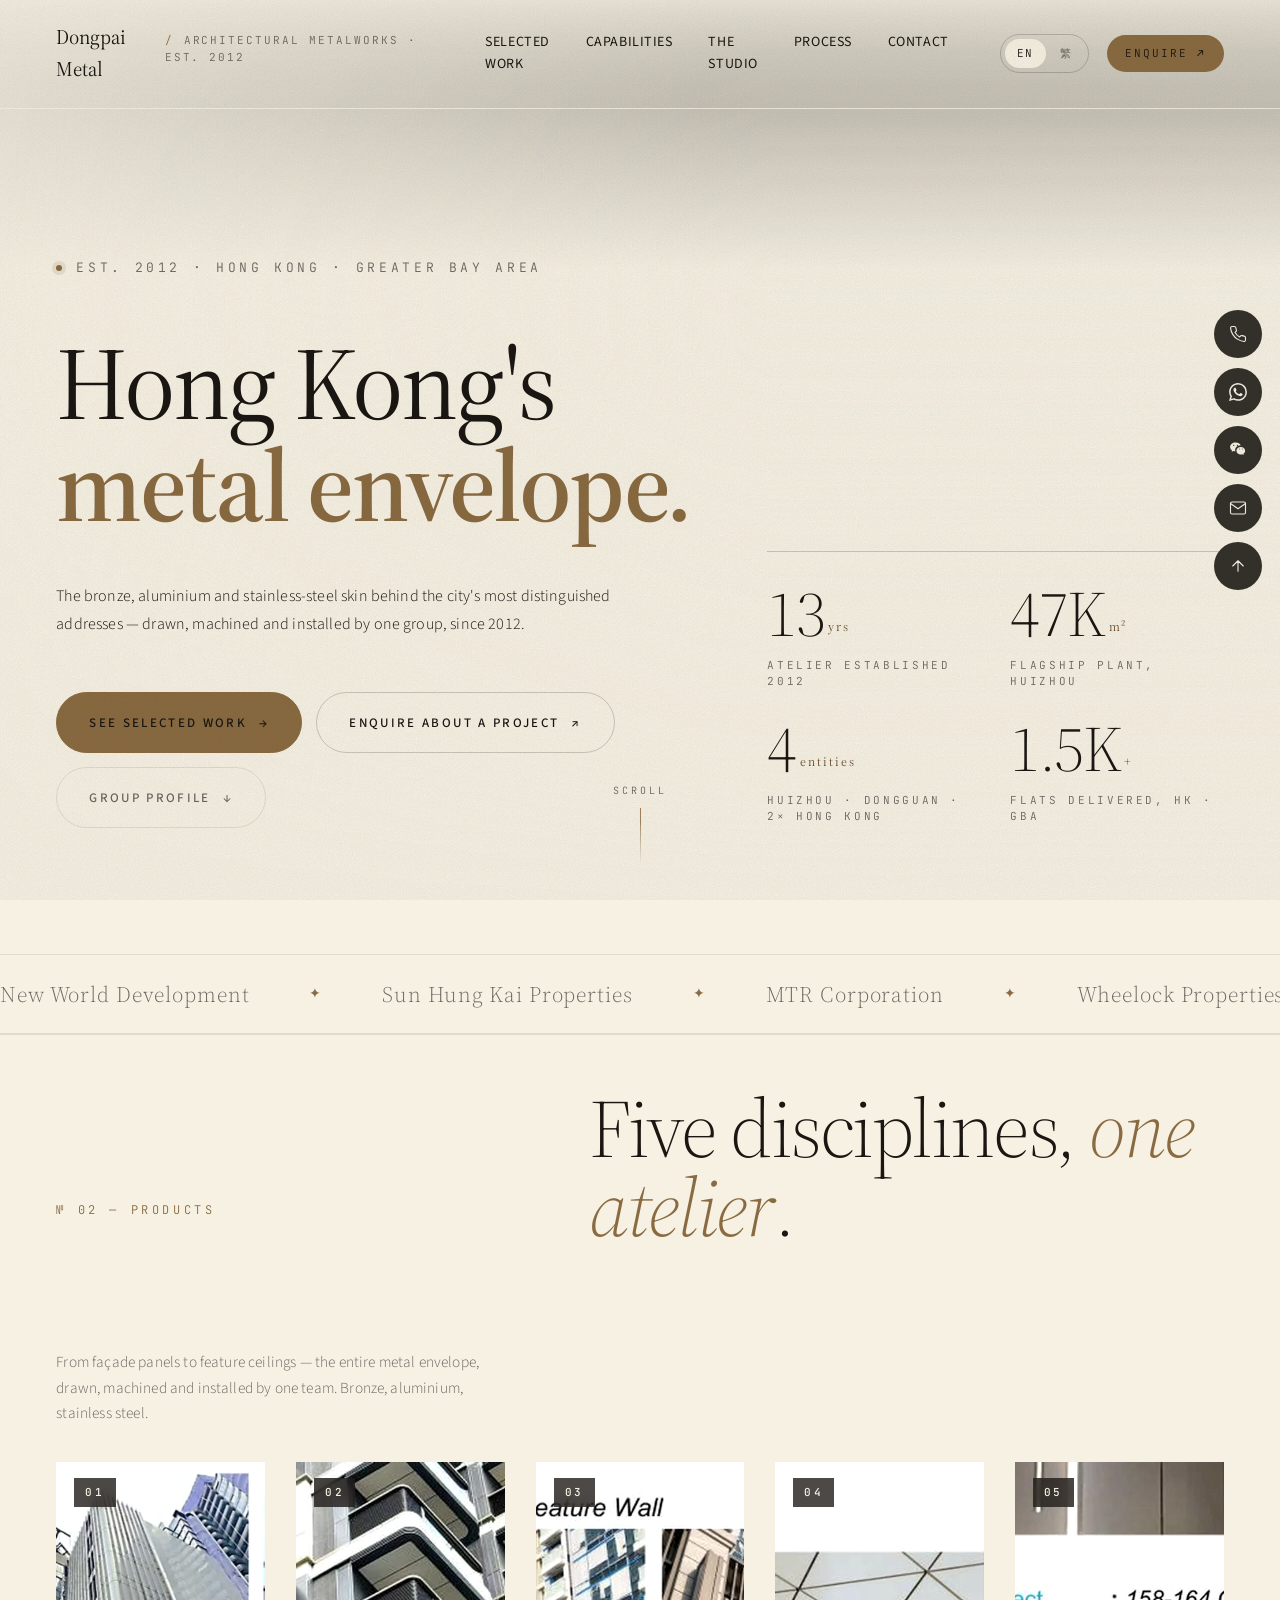
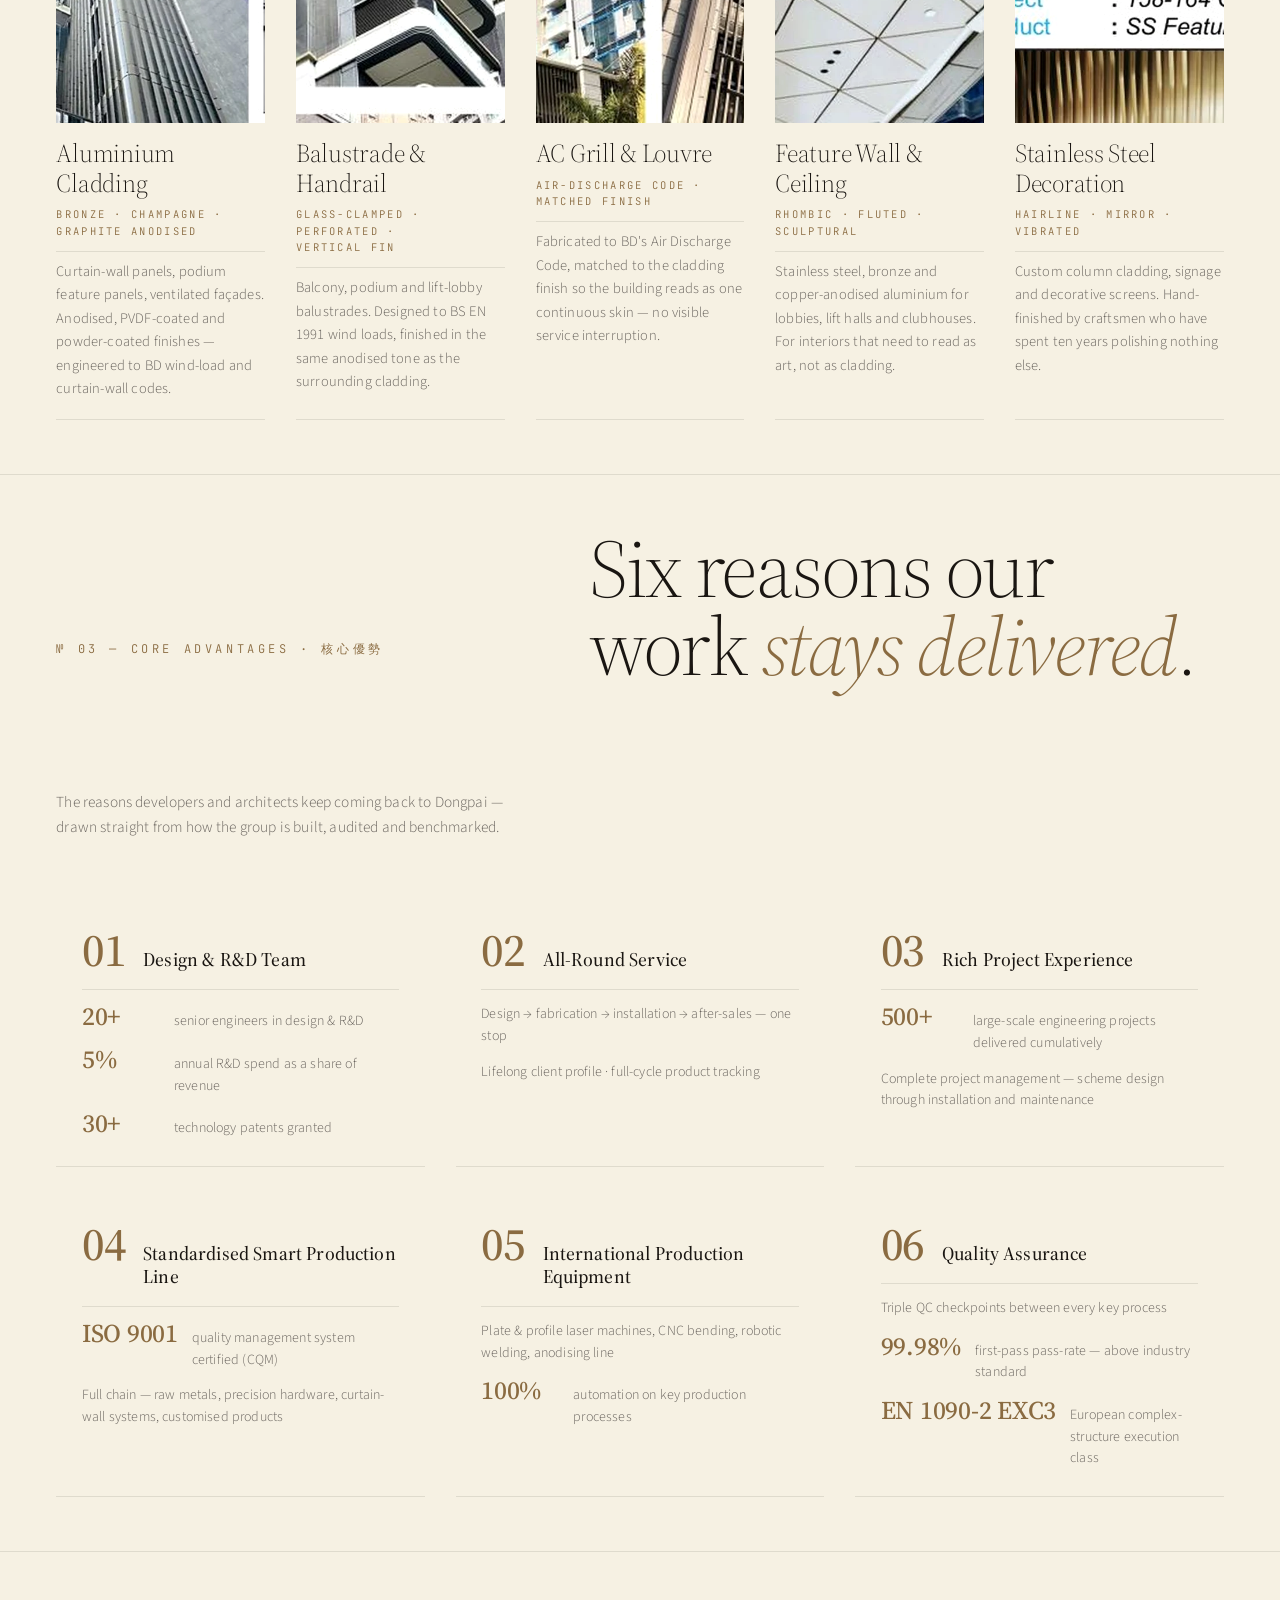
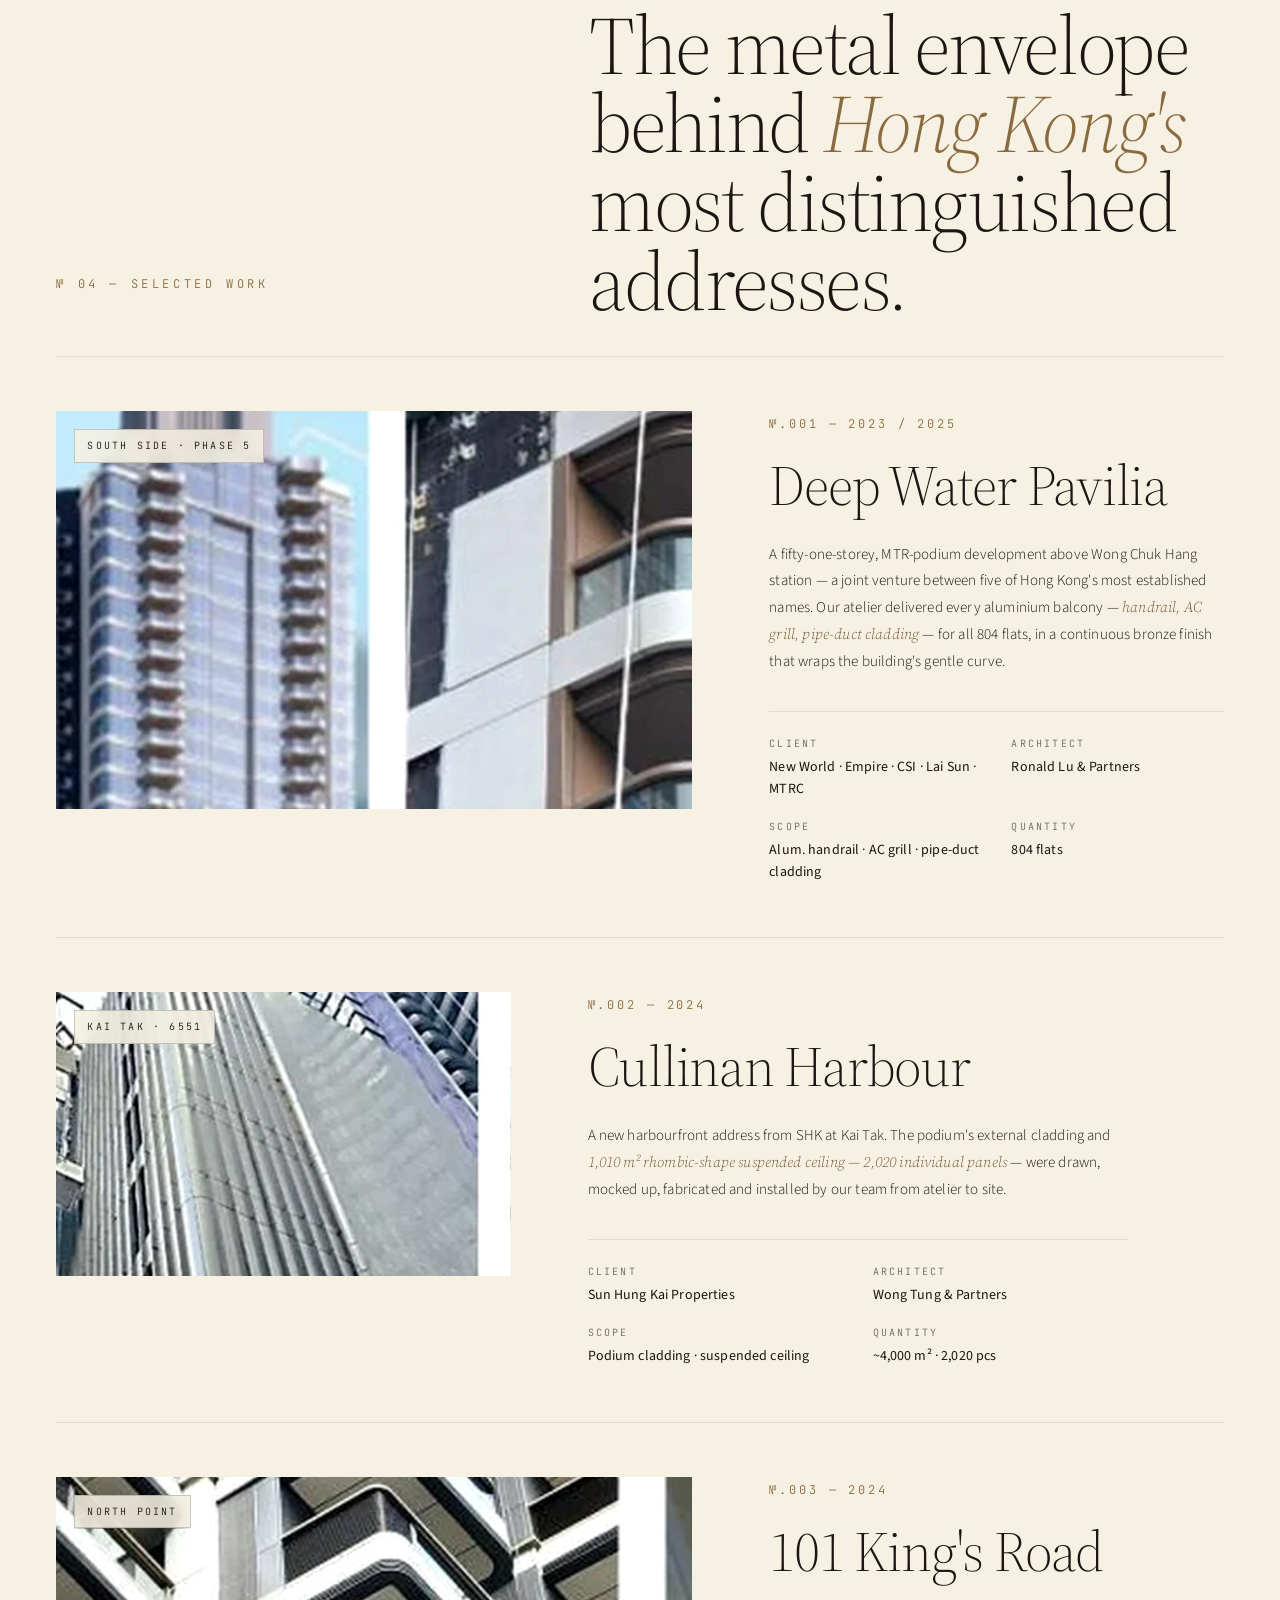
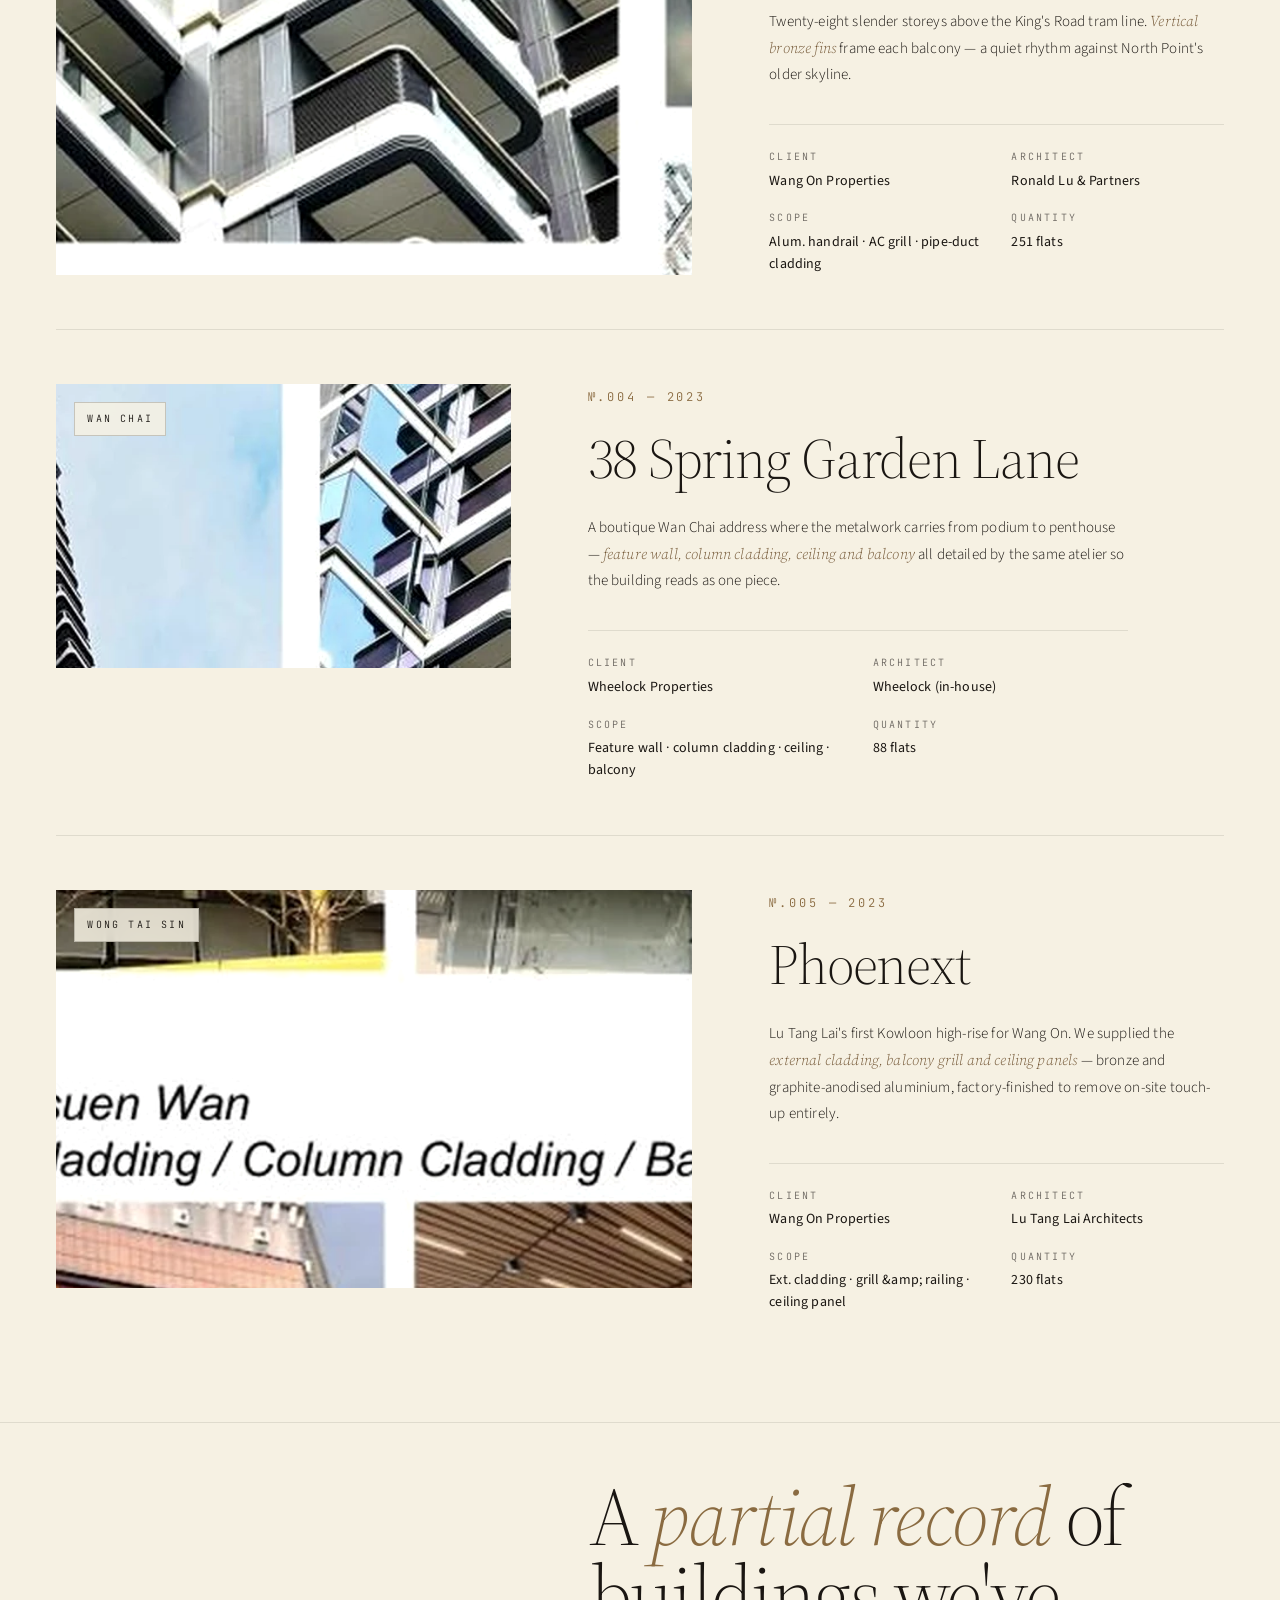
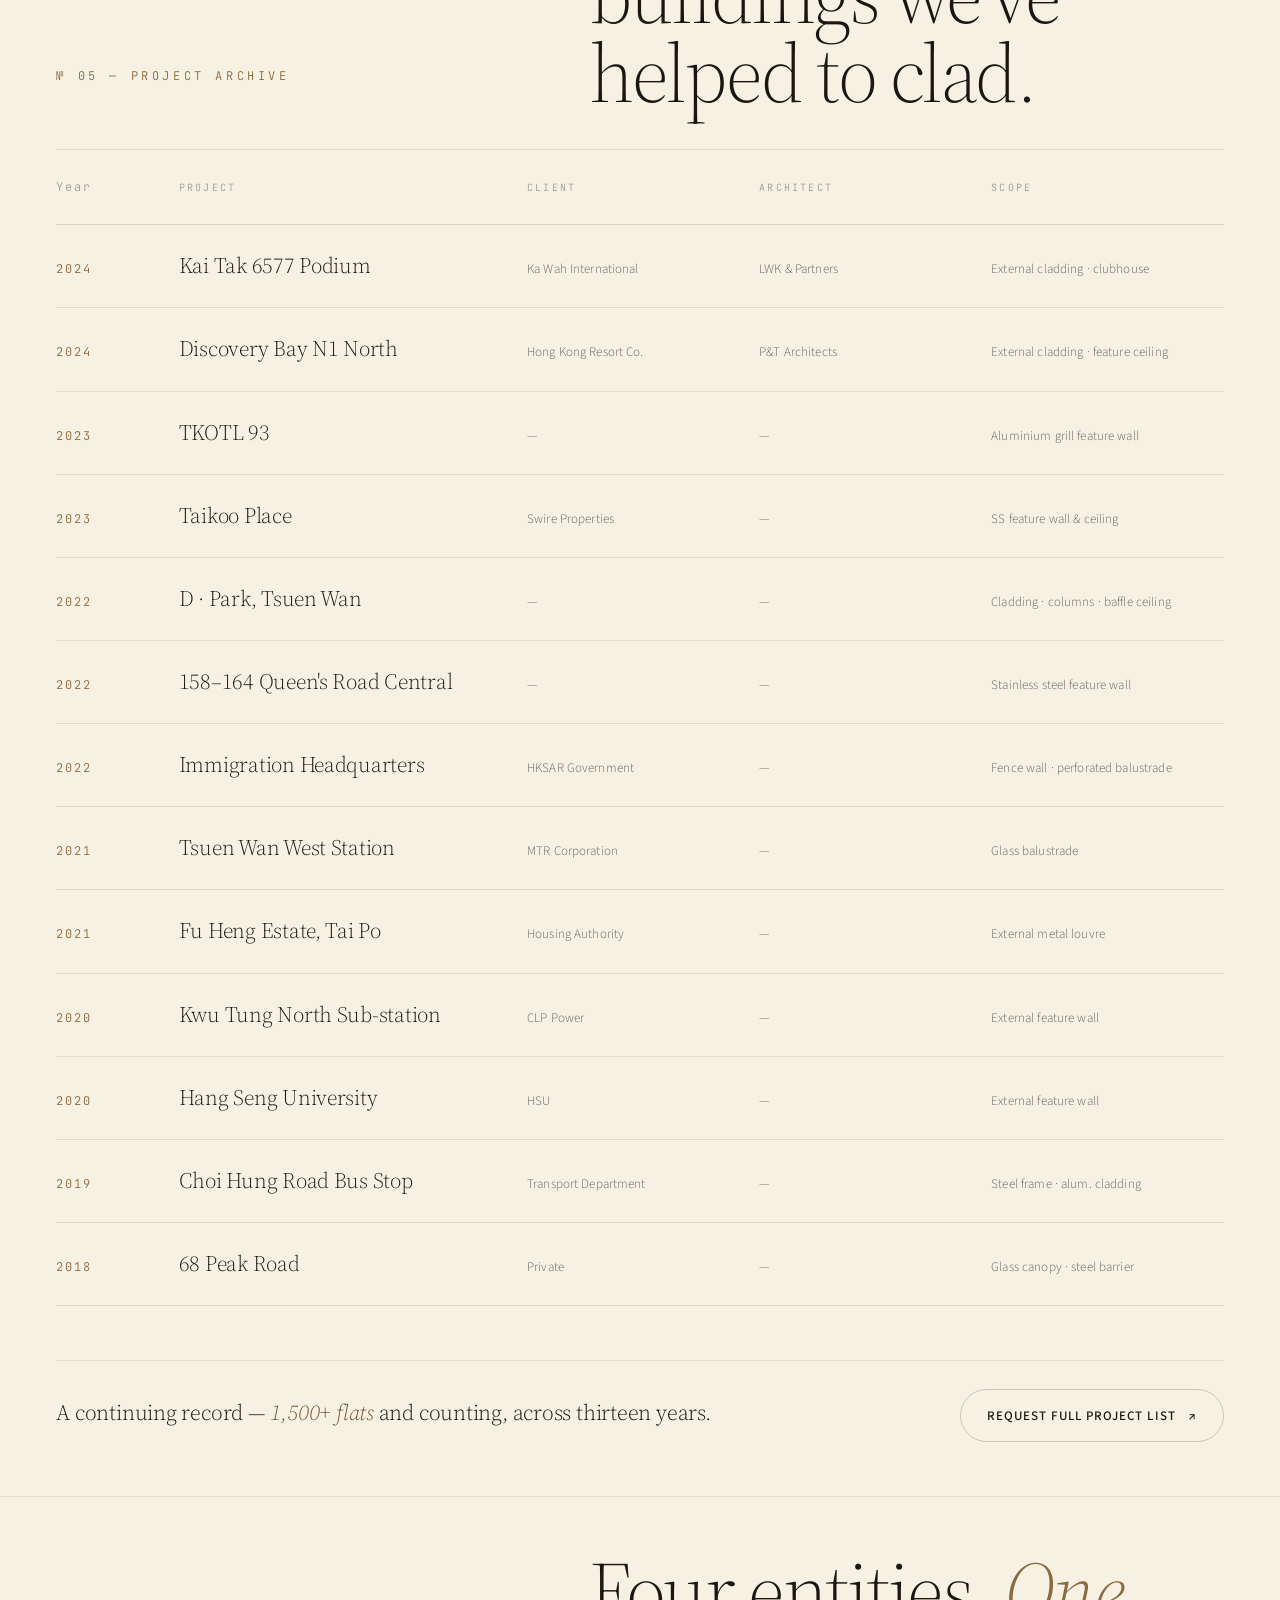
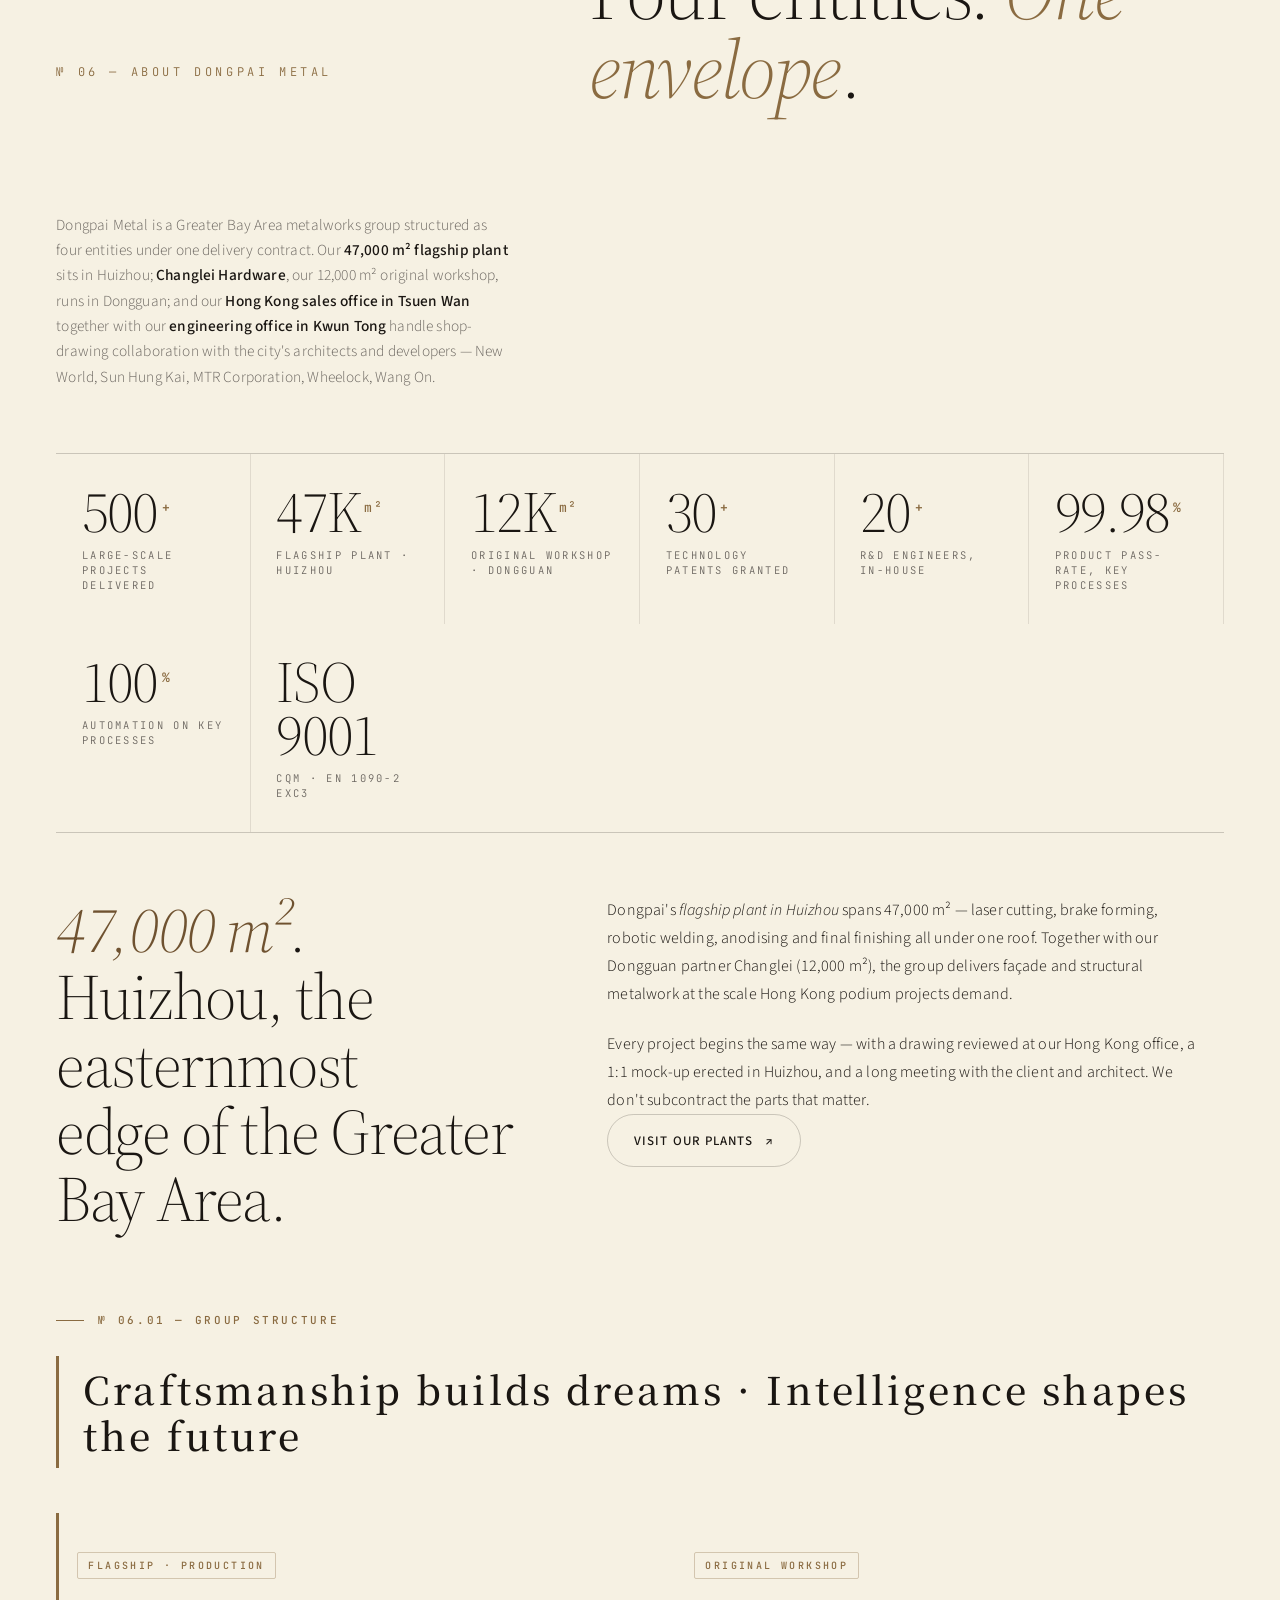
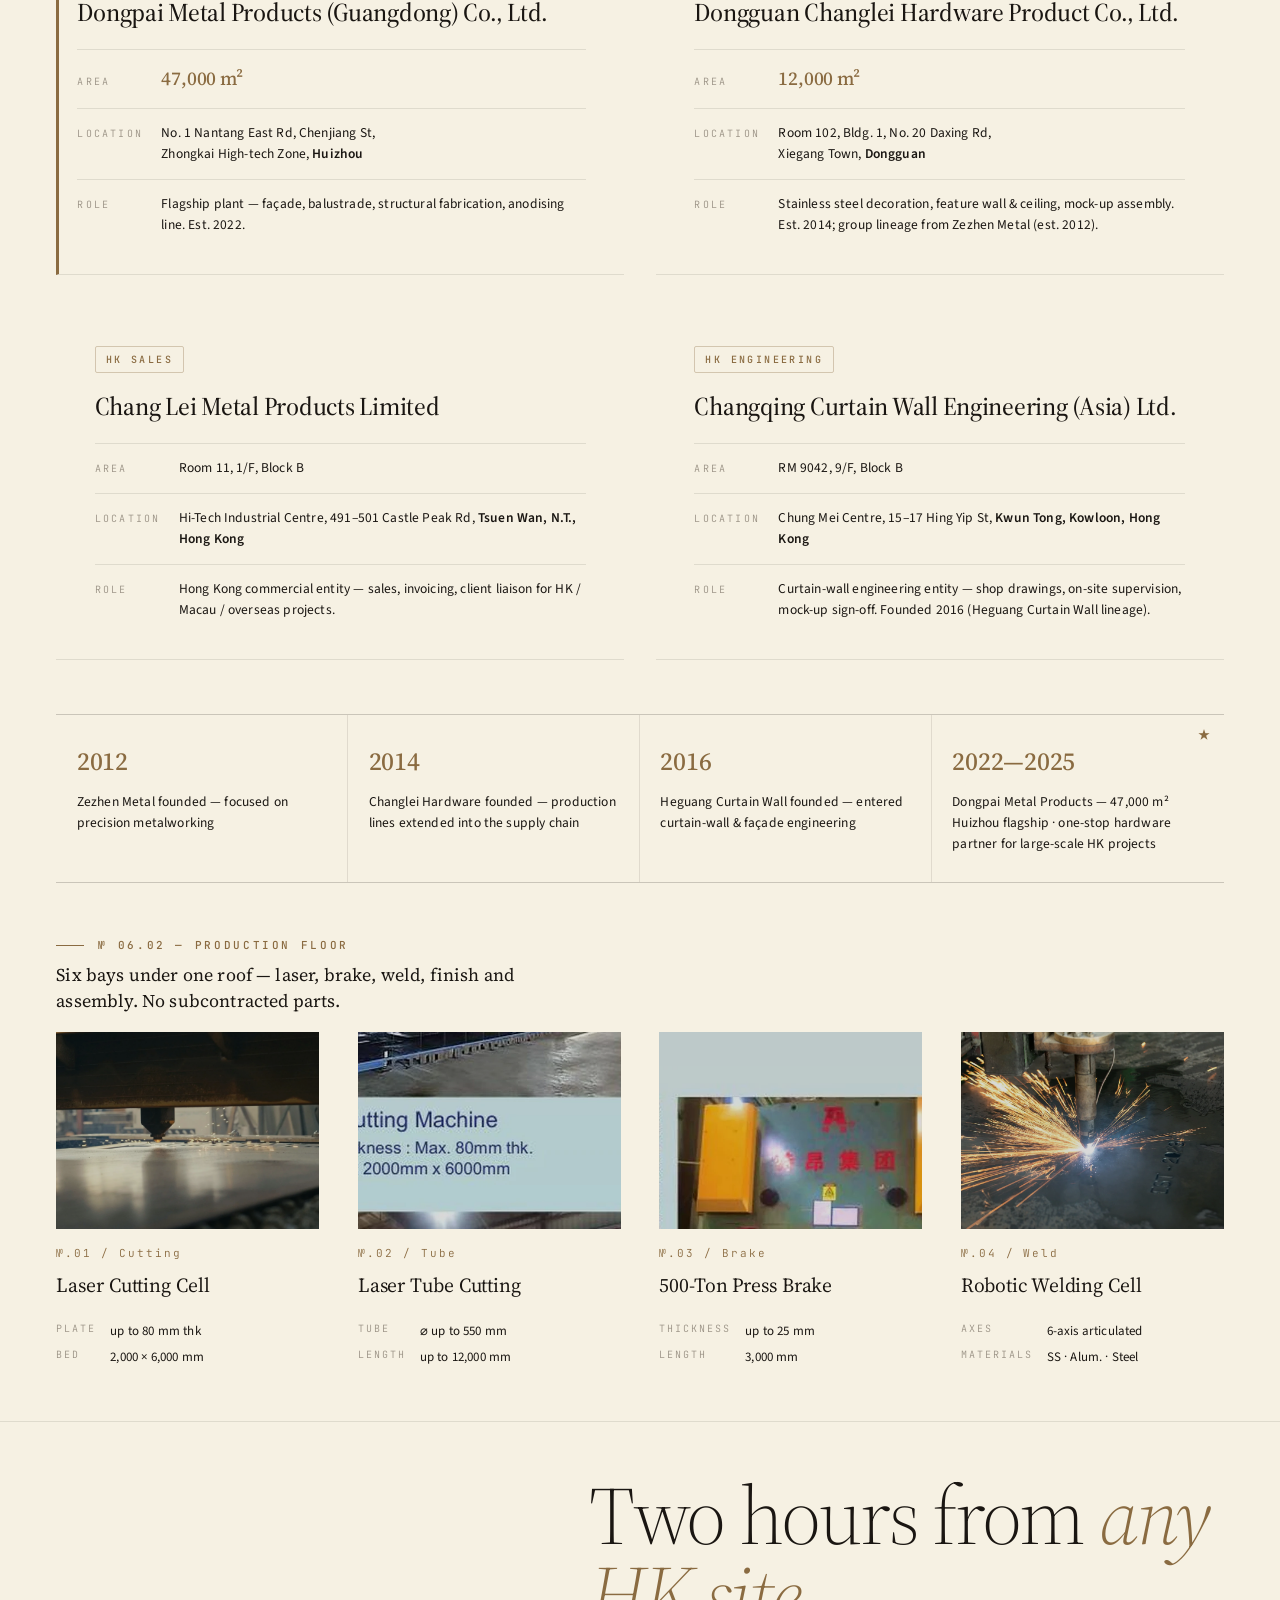
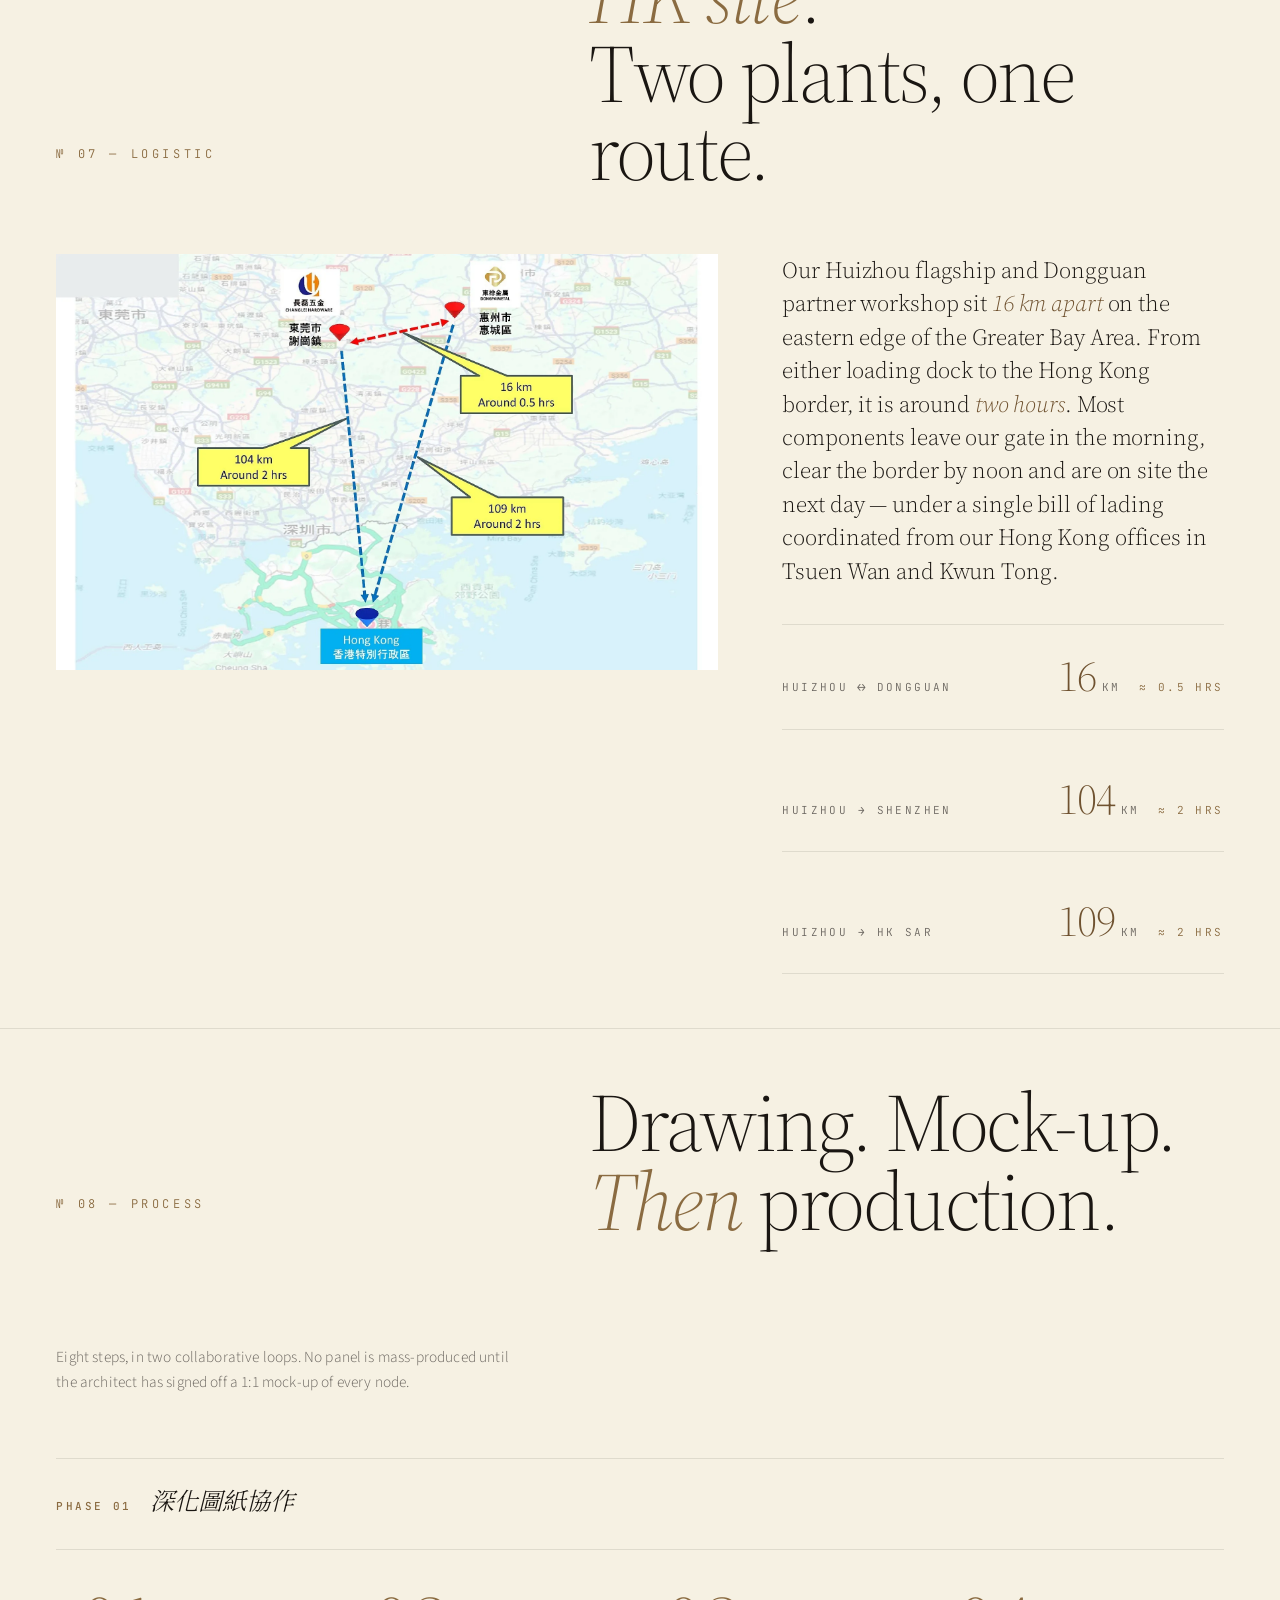
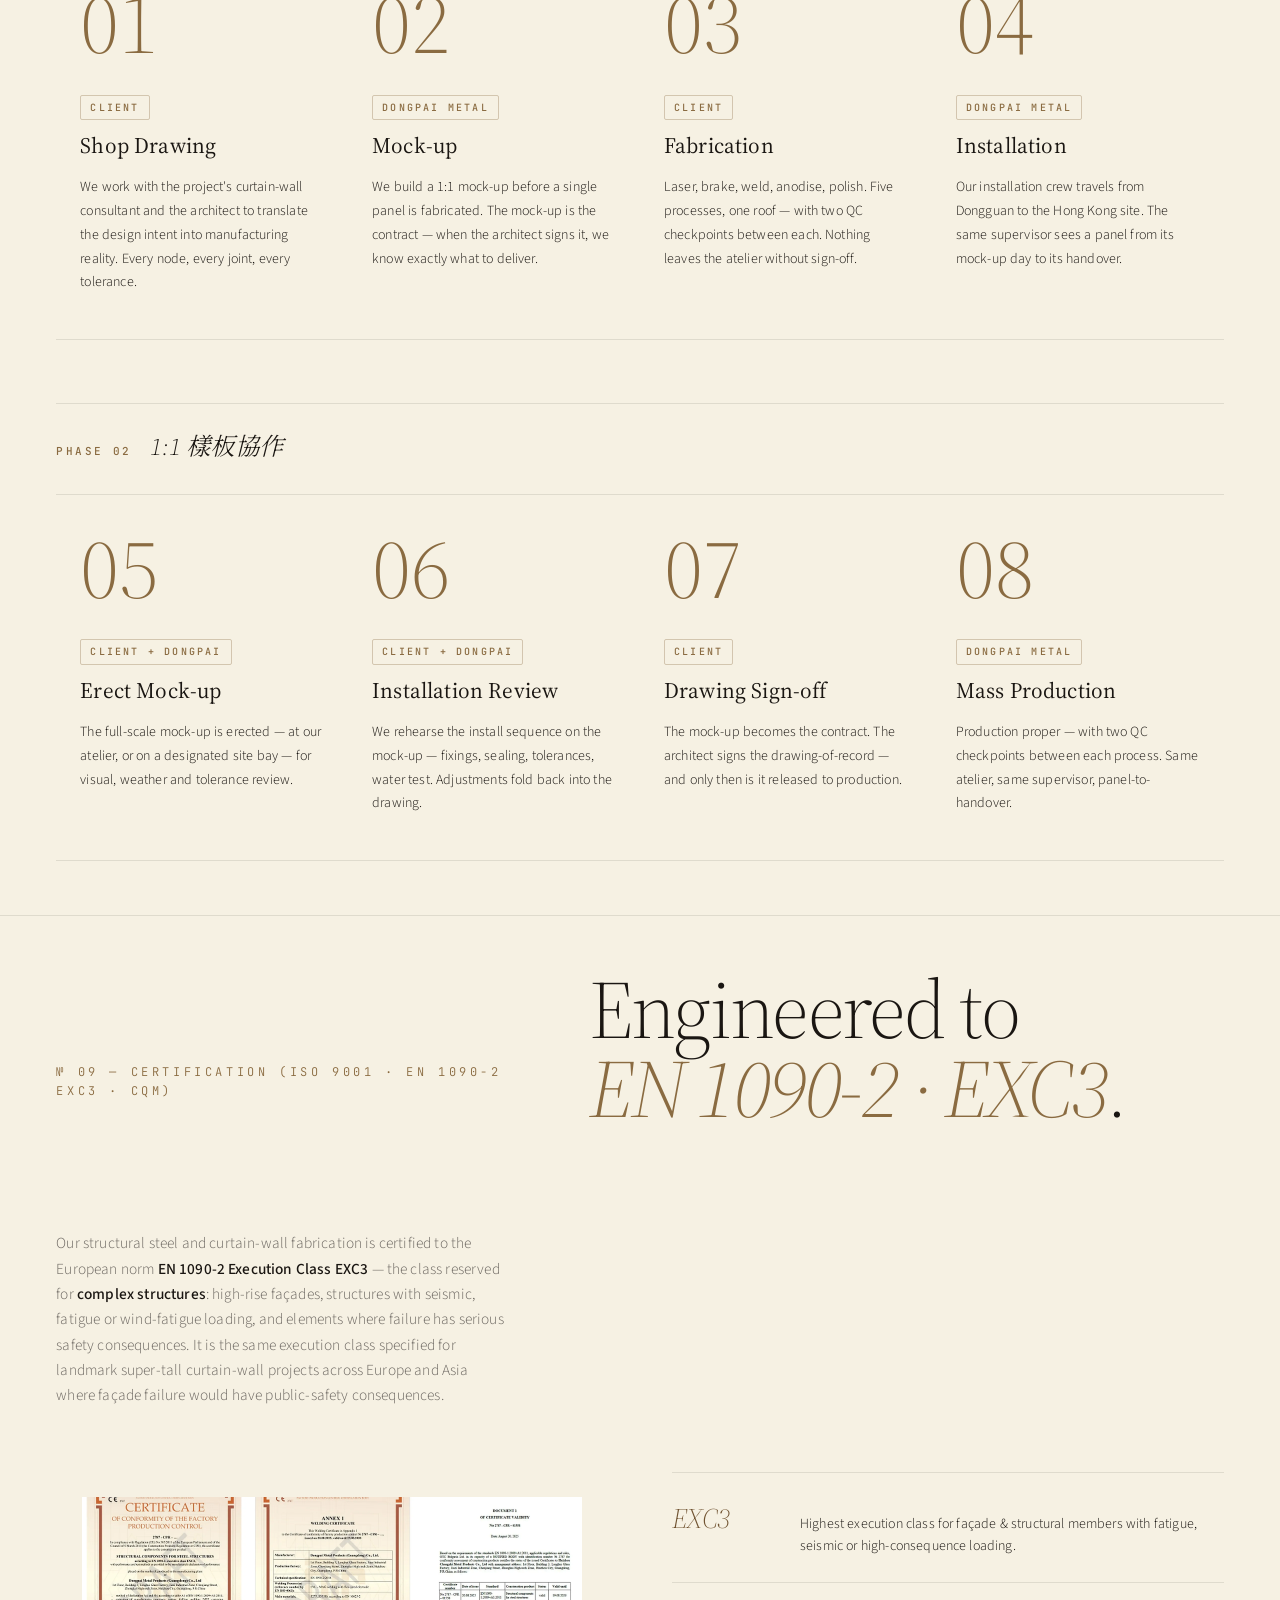
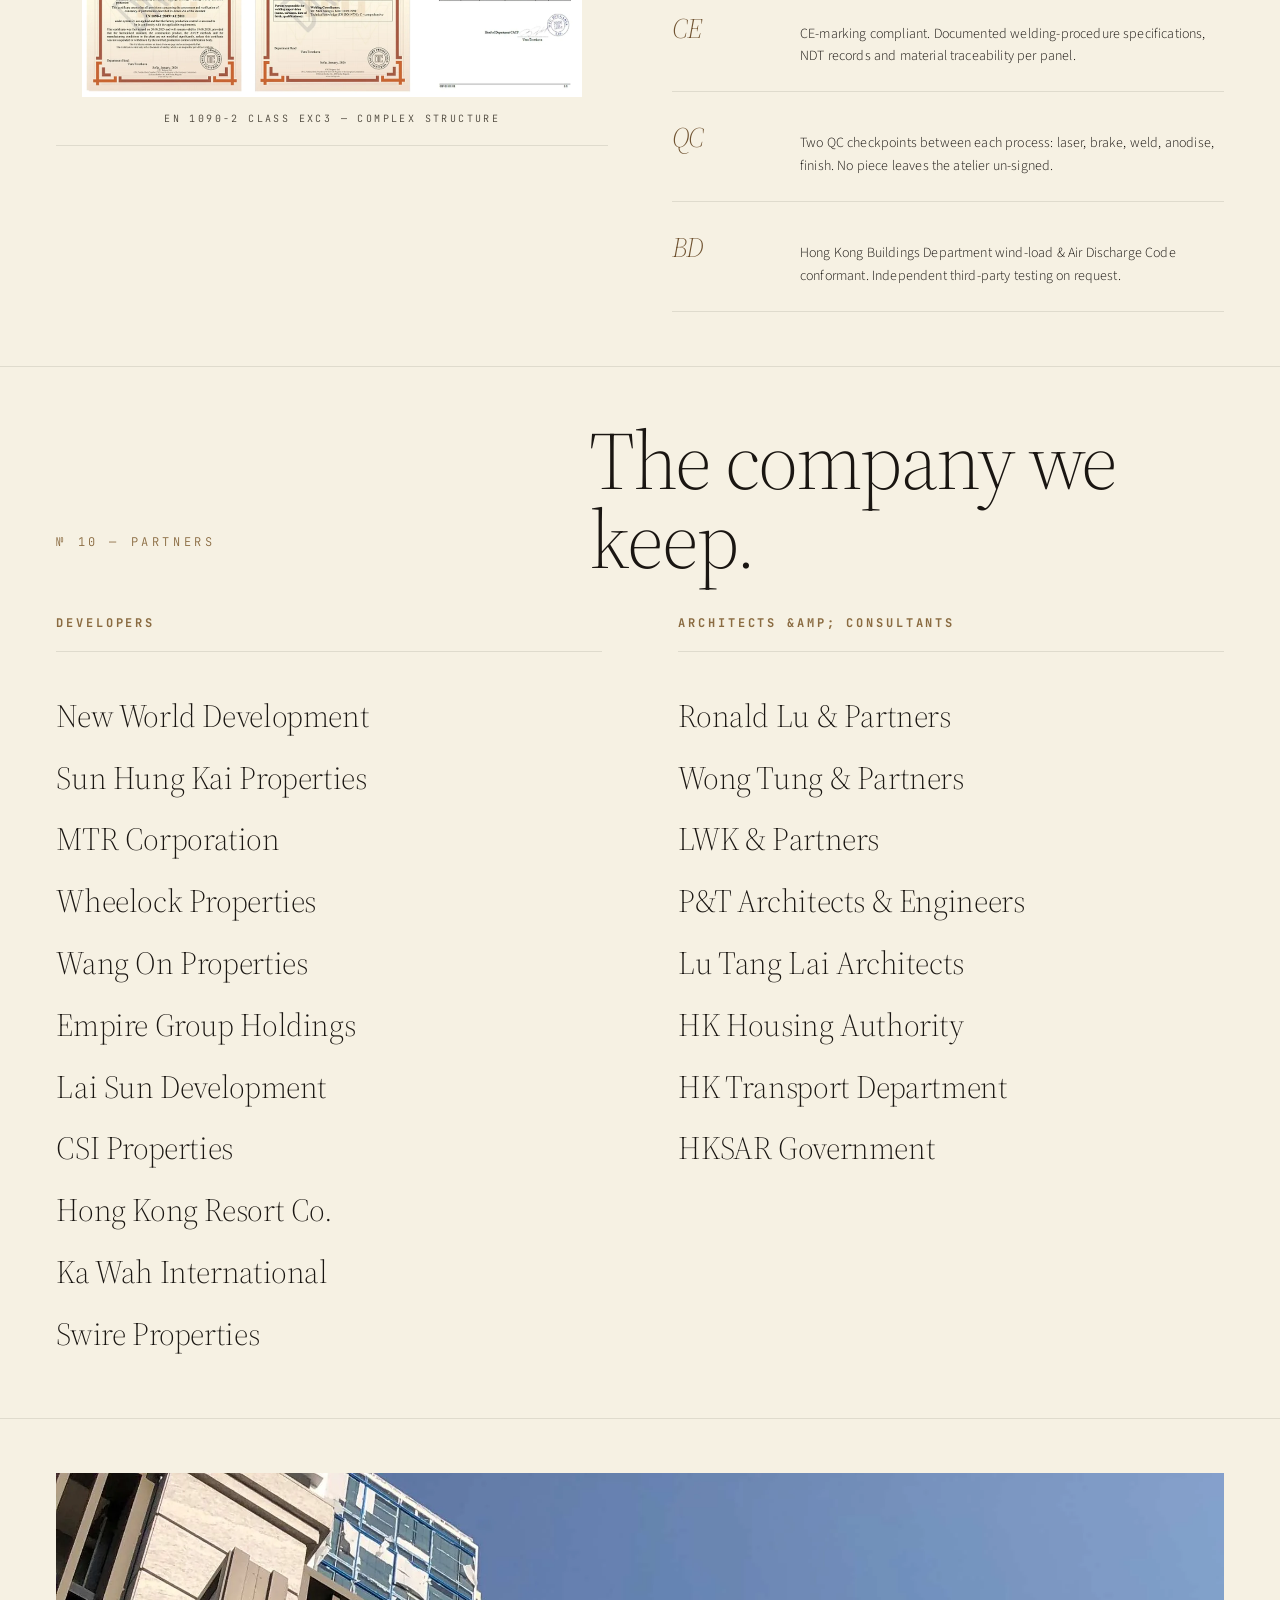
==== index.html @ 9aa533da "images: revert ESRGAN upscaling, use original small cropped photos at native size User: "你不要放大呀, 美观你" ====
<!doctype html>
<html lang="en">
  <head>
    <meta charset="UTF-8" />
    <meta name="viewport" content="width=device-width, initial-scale=1.0" />
    <title data-i18n="title">Dongpai Metal · Architectural Metalworks Atelier for Hong Kong's Skyline</title>
    <meta
      name="description"
      data-i18n="description"
      content="Dongpai Metal Group — 47,000 m² flagship plant in Huizhou (Dongpai) + 12,000 m² original workshop in Dongguan (Changlei) + Hong Kong sales & engineering offices. Bronze, aluminium and stainless-steel façades, balustrades and feature walls for Hong Kong's most distinguished addresses since 2012."
    />
    <link rel="canonical" href="https://dongpaimetal.com/" />
    <link rel="alternate" hreflang="en" href="https://dongpaimetal.com/?lang=en" />
    <link rel="alternate" hreflang="zh-Hant" href="https://dongpaimetal.com/?lang=zh-hant" />
    <link rel="alternate" hreflang="x-default" href="https://dongpaimetal.com/" />

    <!-- Open Graph (WeChat / LinkedIn / Facebook share card) -->
    <meta property="og:site_name" content="Dongpai Metal" />
    <meta property="og:title" content="Dongpai Metal · Architectural Metalworks Atelier" />
    <meta property="og:description" content="The bronze, aluminium and stainless-steel envelope behind Hong Kong's most distinguished addresses — since 2012. 47,000 m² Huizhou flagship + 12,000 m² Dongguan workshop + Hong Kong sales & engineering." />
    <meta property="og:type" content="website" />
    <meta property="og:url" content="https://dongpaimetal.com/" />
    <meta property="og:image" content="https://dongpaimetal.com/assets/site/hero-cinematic.webp" />
    <meta property="og:image:width" content="2400" />
    <meta property="og:image:height" content="2566" />
    <meta property="og:locale" content="en_HK" />
    <meta property="og:locale:alternate" content="zh_HK" />

    <!-- Twitter Card -->
    <meta name="twitter:card" content="summary_large_image" />
    <meta name="twitter:title" content="Dongpai Metal · Hong Kong's metal envelope, since 2012" />
    <meta name="twitter:description" content="Bronze, aluminium and stainless-steel façades for the developers and architects shaping Hong Kong's skyline." />
    <meta name="twitter:image" content="https://dongpaimetal.com/assets/site/hero-cinematic.webp" />

    <!-- Favicons + PWA manifest -->
    <link rel="icon" type="image/x-icon" href="/favicon.ico" />
    <link rel="icon" type="image/png" sizes="32x32" href="/assets/icons/favicon-32.png" />
    <link rel="icon" type="image/png" sizes="16x16" href="/assets/icons/favicon-16.png" />
    <link rel="apple-touch-icon" sizes="180x180" href="/assets/icons/apple-touch-icon.png" />
    <link rel="manifest" href="/manifest.webmanifest" />
    <meta name="theme-color" content="#f6f1e3" />
    <meta name="apple-mobile-web-app-title" content="Dongpai Metal" />
    <meta name="format-detection" content="telephone=no" />

    <link rel="preconnect" href="https://fonts.googleapis.com" />
    <link rel="preconnect" href="https://fonts.gstatic.com" crossorigin />
    <link rel="stylesheet" href="styles.css?v=53" />

    <!-- Schema.org BreadcrumbList for SEO -->
    <script type="application/ld+json">
    {
      "@context": "https://schema.org",
      "@type": "BreadcrumbList",
      "itemListElement": [
        { "@type": "ListItem", "position": 1, "name": "Home", "item": "https://dongpaimetal.com/" },
        { "@type": "ListItem", "position": 2, "name": "Products", "item": "https://dongpaimetal.com/#capabilities" },
        { "@type": "ListItem", "position": 3, "name": "Selected Work", "item": "https://dongpaimetal.com/#work" },
        { "@type": "ListItem", "position": 4, "name": "Group", "item": "https://dongpaimetal.com/#studio" },
        { "@type": "ListItem", "position": 5, "name": "Contact", "item": "https://dongpaimetal.com/#contact" }
      ]
    }
    </script>

    <script type="application/ld+json">
      {
        "@context": "https://schema.org",
        "@type": "Organization",
        "name": "Dongpai Metal Group · 東排金屬集團",
        "alternateName": [
          "Dongpai Metal Products (Guangdong) Co., Ltd.",
          "東排金屬製品（廣東）有限公司",
          "Dongguan Changlei Hardware Product Co., Ltd.",
          "東莞市長磊五金製品有限公司",
          "Chang Lei Metal Products Limited",
          "香港長磊金屬製品有限公司",
          "Changqing Curtain Wall Engineering (Asia) Ltd.",
          "香港長青幕牆工程（亞洲）有限公司"
        ],
        "url": "https://dongpaimetal.com/",
        "email": "940994770@qq.com",
        "telephone": ["+8618003059816", "+85296670869"],
        "slogan": "匠心筑梦 智造未来 · Craftsmanship builds dreams, intelligence shapes the future",
        "foundingDate": "2012",
        "description": "Architectural metalworks atelier delivering bronze, aluminium and stainless-steel façades, balustrades and feature walls for Hong Kong's leading developers and architects since 2012.",
        "address": [
          {
            "@type": "PostalAddress",
            "streetAddress": "No. 1 Nantang East Road, Chenjiang Street, Zhongkai High-tech Zone",
            "addressLocality": "Huizhou",
            "addressRegion": "Guangdong",
            "addressCountry": "CN"
          },
          {
            "@type": "PostalAddress",
            "streetAddress": "Room 102, Building 1, No. 20 Daxing Road, Xiegang Town",
            "addressLocality": "Dongguan",
            "addressRegion": "Guangdong",
            "addressCountry": "CN"
          },
          {
            "@type": "PostalAddress",
            "streetAddress": "Room 11, 1/F, Block B, Hi-Tech Industrial Centre, 491-501 Castle Peak Road",
            "addressLocality": "Tsuen Wan, New Territories",
            "addressCountry": "HK"
          },
          {
            "@type": "PostalAddress",
            "streetAddress": "RM 9042, 9/F, Block B, Chung Mei Centre, 15-17 Hing Yip Street",
            "addressLocality": "Kwun Tong, Kowloon",
            "addressCountry": "HK"
          }
        ],
        "knowsAbout": ["Aluminium cladding", "Balustrade and handrail", "AC grill and louvre", "Stainless steel decoration", "Architectural metalworks"]
      }
    </script>
  </head>
  <body id="top">
    <!-- ════════ HEADER ════════ -->
    <header class="site-header" data-elevated="false">
      <a class="brand" href="#top" aria-label="Dongpai Metal — home">
        <span class="brand-name" data-i18n="brandName">Dongpai Metal</span>
        <span class="brand-meta" data-i18n="brandMeta">Architectural Metalworks · Est. 2012</span>
      </a>

      <nav class="desktop-nav" aria-label="Primary">
        <a href="#work" data-i18n="navWork">Selected Work</a>
        <a href="#capabilities" data-i18n="navCapabilities">Capabilities</a>
        <a href="#studio" data-i18n="navStudio">The Studio</a>
        <a href="#process" data-i18n="navProcess">Process</a>
        <a href="#contact" data-i18n="navContact">Contact</a>
      </nav>

      <div class="header-tools">
        <div class="lang-switch" role="tablist" aria-label="Language">
          <button type="button" data-lang="en" aria-pressed="true">EN</button>
          <button type="button" data-lang="zh-hant" aria-pressed="false">繁</button>
        </div>
        <a class="header-cta" href="#contact" data-i18n="navEnquire">Enquire ↗</a>
        <button class="menu-toggle" id="menu-toggle" aria-label="Open menu" aria-controls="mobile-nav">
          <svg viewBox="0 0 16 16" fill="none" stroke="currentColor" stroke-width="1.2">
            <path d="M1 4h14M1 8h14M1 12h14" />
          </svg>
        </button>
      </div>
    </header>

    <nav class="mobile-nav" id="mobile-nav" data-open="false" aria-label="Mobile">
      <button class="close" id="menu-close" aria-label="Close menu">
        <svg viewBox="0 0 16 16" fill="none" stroke="currentColor" stroke-width="1.2"><path d="M2 2l12 12M14 2L2 14" /></svg>
      </button>
      <a href="#work" data-i18n="navWork">Selected Work</a>
      <a href="#capabilities" data-i18n="navCapabilities">Capabilities</a>
      <a href="#studio" data-i18n="navStudio">The Studio</a>
      <a href="#process" data-i18n="navProcess">Process</a>
      <a href="#contact" data-i18n="navContact">Contact</a>
    </nav>

    <main>
      <!-- ════════ HERO ════════ -->
      <section class="hero">
        <!-- Hero media: single static cinematic image with subtle Ken Burns zoom.
             Previously rotated 4 images including the busy factory collage which
             made the hero feel like a slideshow ad. -->
        <div class="hero-media hero-media-single" aria-hidden="true">
          <img src="assets/site/hero-cinematic.webp?v=34" class="hero-img is-active" alt="" width="2400" height="2217" />
        </div>
        <div class="hero-veil" aria-hidden="true"></div>

        <div class="hero-inner">
          <div>
            <div class="hero-eyebrow">
              <span class="dot"></span>
              <span class="eyebrow" data-i18n="heroEyebrow">Est. 2012 · Hong Kong · Greater Bay Area</span>
            </div>

            <h1 class="hero-title" data-i18n-html="heroTitle">
              <span class="line">Hong Kong's</span>
              <span class="line"><em>metal envelope.</em></span>
            </h1>

            <p class="hero-copy" data-i18n="heroCopy">
              The bronze, aluminium and stainless-steel skin behind the city's most distinguished addresses — drawn, machined and installed by one group, since 2012.
            </p>

            <div class="hero-actions">
              <a class="btn btn-primary" href="#work">
                <span data-i18n="heroPrimary">Selected Work</span>
                <span class="arrow">→</span>
              </a>
              <a class="btn" href="#contact">
                <span data-i18n="heroSecondary">Enquire</span>
                <span class="arrow">↗</span>
              </a>
              <a class="btn btn-ghost" href="assets/pdf/Dongpai-Metal-Group-Profile.pdf" download target="_blank">
                <span data-i18n="heroPdf">Group Profile</span>
                <span class="arrow">↓</span>
              </a>
            </div>
          </div>

          <aside class="hero-aside" aria-label="Studio metrics">
            <div class="hero-metrics">
              <div class="hero-metric">
                <span class="v">13<em data-i18n="metric1Unit">yrs</em></span>
                <span class="l" data-i18n="metricYears">Atelier established 2012</span>
              </div>
              <div class="hero-metric">
                <span class="v">47K<em data-i18n="metric2Unit">m²</em></span>
                <span class="l" data-i18n="metricArea">Flagship facility, Huizhou</span>
              </div>
              <div class="hero-metric">
                <span class="v">4<em data-i18n="metric3Unit">entities</em></span>
                <span class="l" data-i18n="metricTeam">Huizhou · Dongguan · 2× Hong Kong</span>
              </div>
              <div class="hero-metric">
                <span class="v">1.5K<em data-i18n="metric4Unit">+</em></span>
                <span class="l" data-i18n="metricFlats">Flats delivered, HK · GBA</span>
              </div>
            </div>
          </aside>
        </div>

        <div class="hero-scroll" aria-hidden="true">
          <span data-i18n="heroScroll">Scroll</span>
          <span class="pipe"></span>
        </div>
      </section>

      <!-- ════════ MARQUEE — clients banner ════════ -->
      <div class="marquee" aria-hidden="true">
        <div class="marquee-track">
          <span class="marquee-item">New World Development</span>
          <span class="marquee-item">Sun Hung Kai Properties</span>
          <span class="marquee-item">MTR Corporation</span>
          <span class="marquee-item">Wheelock Properties</span>
          <span class="marquee-item">Wang On Properties</span>
          <span class="marquee-item">Ronald Lu &amp; Partners</span>
          <span class="marquee-item">Wong Tung &amp; Partners</span>
          <span class="marquee-item">LWK &amp; Partners</span>
          <span class="marquee-item">P&amp;T Architects</span>
          <span class="marquee-item">Empire Group</span>
          <span class="marquee-item">Lai Sun Development</span>
          <!-- duplicate for seamless loop -->
          <span class="marquee-item">New World Development</span>
          <span class="marquee-item">Sun Hung Kai Properties</span>
          <span class="marquee-item">MTR Corporation</span>
          <span class="marquee-item">Wheelock Properties</span>
          <span class="marquee-item">Wang On Properties</span>
          <span class="marquee-item">Ronald Lu &amp; Partners</span>
          <span class="marquee-item">Wong Tung &amp; Partners</span>
          <span class="marquee-item">LWK &amp; Partners</span>
          <span class="marquee-item">P&amp;T Architects</span>
          <span class="marquee-item">Empire Group</span>
          <span class="marquee-item">Lai Sun Development</span>
        </div>
      </div>

      <!-- ════════ PRODUCTS (formerly Capabilities) ════════ -->
      <section class="products" id="capabilities">
        <div class="section-inner">
          <div class="section-head" data-reveal>
            <p class="section-num">№ 02 — Products</p>
            <h2 class="section-title" data-i18n-html="capabilitiesTitle">
              Five disciplines, <em>one atelier</em>.
            </h2>
            <p class="section-lead" data-reveal data-i18n="productsLead">
              From façade panels to feature ceilings — the entire metal envelope, drawn, machined and installed by one team. Bronze, aluminium, stainless steel.
            </p>
          </div>

          <!-- Capabilities: 5 equal cards, each ONE single photo per module
               (per user feedback: "一个模块里只放一张图, 不是放很多") -->
          <div class="products-grid">
            <article class="product-card" data-reveal data-stagger>
              <figure class="product-img">
                <img loading="lazy" decoding="async" src="assets/site/cropped/cullinan-harbour-tower-grey.webp" alt="Aluminium cladding — Cullinan Harbour bronze-anodised tower" width="530" height="890" />
                <span class="product-num">01</span>
              </figure>
              <div class="product-info">
                <h3 class="product-title" data-i18n-html="cap1Title">
                  Aluminium Cladding
                  <span class="zh">鋁合金外牆包覆</span>
                </h3>
                <p class="product-meta" data-i18n-html="cap1Meta">
                  Bronze · Champagne · Graphite Anodised
                </p>
                <p class="product-desc" data-i18n="cap1Desc">
                  Curtain-wall panels, podium feature panels, ventilated façades. Anodised, PVDF-coated and powder-coated finishes — engineered to BD wind-load and curtain-wall codes.
                </p>
              </div>
            </article>

            <article class="product-card" data-reveal data-stagger>
              <figure class="product-img">
                <img loading="lazy" decoding="async" src="assets/site/cropped/spring-garden-fins-closeup.webp" alt="Balustrade & handrail — vertical bronze balcony fins close-up" width="576" height="410" />
                <span class="product-num">02</span>
              </figure>
              <div class="product-info">
                <h3 class="product-title" data-i18n-html="cap2Title">
                  Balustrade &amp; Handrail
                  <span class="zh">欄杆與扶手</span>
                </h3>
                <p class="product-meta" data-i18n-html="cap2Meta">
                  Glass-clamped · Perforated · Vertical Fin
                </p>
                <p class="product-desc" data-i18n="cap2Desc">
                  Balcony, podium and lift-lobby balustrades. Designed to BS EN 1991 wind loads, finished in the same anodised tone as the surrounding cladding.
                </p>
              </div>
            </article>

            <article class="product-card" data-reveal data-stagger>
              <figure class="product-img">
                <img loading="lazy" decoding="async" src="assets/site/cropped/tkotl93-grill-main.webp" alt="AC grill feature wall — TKOTL 93, Tseung Kwan O" width="554" height="414" />
                <span class="product-num">03</span>
              </figure>
              <div class="product-info">
                <h3 class="product-title" data-i18n-html="cap3Title">
                  AC Grill &amp; Louvre
                  <span class="zh">空調格柵與百葉</span>
                </h3>
                <p class="product-meta" data-i18n-html="cap3Meta">
                  BD Air-Discharge Code · Matched Finish
                </p>
                <p class="product-desc" data-i18n="cap3Desc">
                  Fabricated to BD's Air Discharge Code, matched to the cladding finish so the building reads as one continuous skin — no visible service interruption.
                </p>
              </div>
            </article>

            <article class="product-card" data-reveal data-stagger>
              <figure class="product-img">
                <img loading="lazy" decoding="async" src="assets/site/cropped/cullinan-ceiling-rhombus.webp" alt="Feature ceiling — Cullinan Harbour rhombic suspended metal" width="572" height="450" />
                <span class="product-num">04</span>
              </figure>
              <div class="product-info">
                <h3 class="product-title" data-i18n-html="cap4Title">
                  Feature Wall &amp; Ceiling
                  <span class="zh">特色裝飾牆與吊頂</span>
                </h3>
                <p class="product-meta" data-i18n-html="cap4Meta">
                  Rhombic · Fluted · Sculptural
                </p>
                <p class="product-desc" data-i18n="cap4Desc">
                  Stainless steel, bronze and copper-anodised aluminium for lobbies, lift halls and clubhouses. For interiors that need to read as art, not as cladding.
                </p>
              </div>
            </article>

            <article class="product-card" data-reveal data-stagger>
              <figure class="product-img">
                <img loading="lazy" decoding="async" src="assets/site/cropped/queens-rd-ss-1.webp" alt="Stainless steel decoration — 158-164 Queen's Road Central feature wall" width="362" height="476" />
                <span class="product-num">05</span>
              </figure>
              <div class="product-info">
                <h3 class="product-title" data-i18n-html="cap5Title">
                  Stainless Steel Decoration
                  <span class="zh">不鏽鋼裝飾</span>
                </h3>
                <p class="product-meta" data-i18n-html="cap5Meta">
                  Hairline · Mirror · Vibrated
                </p>
                <p class="product-desc" data-i18n="cap5Desc">
                  Custom column cladding, signage and decorative screens. Hand-finished by craftsmen who have spent ten years polishing nothing else.
                </p>
              </div>
            </article>
          </div>
        </div>
      </section>

      <!-- ════════ CORE ADVANTAGES (from PDF P-05) ════════ -->
      <section class="advantages" id="advantages">
        <div class="section-inner">
          <div class="section-head" data-reveal>
            <p class="section-num">№ 03 — Core Advantages · 核心優勢</p>
            <h2 class="section-title" data-i18n-html="advTitle">
              Six reasons our work <em>stays delivered</em>.
            </h2>
            <p class="section-lead" data-reveal data-i18n="advLead">
              The reasons developers and architects keep coming back to Dongpai — drawn straight from how the group is built, audited and benchmarked.
            </p>
          </div>

          <div class="adv-grid">
            <article class="adv-card" data-reveal data-stagger>
              <div class="adv-head">
                <span class="adv-num">01</span>
                <h3 data-i18n-html="adv1Title">Design &amp; R&amp;D Team<span class="zh">專業設計研發團隊</span></h3>
              </div>
              <ul class="adv-points">
                <li><strong>20+</strong> <span data-i18n="adv1P1">senior engineers in design &amp; R&amp;D</span></li>
                <li><strong>5%</strong> <span data-i18n="adv1P2">annual R&amp;D spend as a share of revenue</span></li>
                <li><strong>30+</strong> <span data-i18n="adv1P3">technology patents granted</span></li>
              </ul>
            </article>

            <article class="adv-card" data-reveal data-stagger>
              <div class="adv-head">
                <span class="adv-num">02</span>
                <h3 data-i18n-html="adv2Title">All-Round Service<span class="zh">全方位優質服務</span></h3>
              </div>
              <ul class="adv-points">
                <li><span data-i18n="adv2P1">Design → fabrication → installation → after-sales — one stop</span></li>
                <li><span data-i18n="adv2P2">Lifelong client profile · full-cycle product tracking</span></li>
              </ul>
            </article>

            <article class="adv-card" data-reveal data-stagger>
              <div class="adv-head">
                <span class="adv-num">03</span>
                <h3 data-i18n-html="adv3Title">Rich Project Experience<span class="zh">豐富的工程項目經驗</span></h3>
              </div>
              <ul class="adv-points">
                <li><strong>500+</strong> <span data-i18n="adv3P1">large-scale engineering projects delivered cumulatively</span></li>
                <li><span data-i18n="adv3P2">Complete project management — scheme design through installation and maintenance</span></li>
              </ul>
            </article>

            <article class="adv-card" data-reveal data-stagger>
              <div class="adv-head">
                <span class="adv-num">04</span>
                <h3 data-i18n-html="adv4Title">Standardised Smart Production Line<span class="zh">標準化智能生產線</span></h3>
              </div>
              <ul class="adv-points">
                <li><strong>ISO 9001</strong> <span data-i18n="adv4P1">quality management system certified (CQM)</span></li>
                <li><span data-i18n="adv4P2">Full chain — raw metals, precision hardware, curtain-wall systems, customised products</span></li>
              </ul>
            </article>

            <article class="adv-card" data-reveal data-stagger>
              <div class="adv-head">
                <span class="adv-num">05</span>
                <h3 data-i18n-html="adv5Title">International Production Equipment<span class="zh">國際先進生產設備</span></h3>
              </div>
              <ul class="adv-points">
                <li><span data-i18n="adv5P1">Plate &amp; profile laser machines, CNC bending, robotic welding, anodising line</span></li>
                <li><strong>100%</strong> <span data-i18n="adv5P2">automation on key production processes</span></li>
              </ul>
            </article>

            <article class="adv-card" data-reveal data-stagger>
              <div class="adv-head">
                <span class="adv-num">06</span>
                <h3 data-i18n-html="adv6Title">Quality Assurance<span class="zh">卓越的產品品質保障</span></h3>
              </div>
              <ul class="adv-points">
                <li><span data-i18n="adv6P1">Triple QC checkpoints between every key process</span></li>
                <li><strong>99.98%</strong> <span data-i18n="adv6P2">first-pass pass-rate — above industry standard</span></li>
                <li><strong>EN 1090-2 EXC3</strong> <span data-i18n="adv6P3">European complex-structure execution class</span></li>
              </ul>
            </article>
          </div>
        </div>
      </section>

      <!-- ════════ SELECTED WORK ════════ -->
      <section class="work" id="work">
        <div class="section-inner">
          <div class="section-head" data-reveal>
            <p class="section-num">№ 04 — Selected Work</p>
            <h2 class="section-title" data-i18n-html="workTitle">
              The metal envelope behind <em>Hong Kong's</em> most distinguished addresses.
            </h2>
          </div>

          <!-- 001 — Deep Water Pavilia -->
          <article class="work-spread" data-reveal>
            <a class="work-img-link" href="work/deep-water-pavilia.html" aria-label="View deep-water-pavilia project page"><figure class="work-img">
              <span class="work-img-tag" data-i18n="work1Tag">South Side · Phase 5</span>
              <img loading="lazy" decoding="async" src="assets/site/cropped/deep-water-pavilia-tower.webp" alt="Deep Water Pavilia tower above Wong Chuk Hang MTR podium — bronze balcony, AC grill, pipe-duct cladding" width="580" height="880" />
            </figure></a>
            <div class="work-info">
              <span class="num">№.001 — 2023 / 2025</span>
              <h3 data-i18n-html="work1H3">
                Deep Water Pavilia
              </h3>
              <p class="copy" data-i18n-html="work1Copy">
                A fifty-one-storey, MTR-podium development above Wong Chuk Hang station — a joint venture between five of Hong Kong's most established names. Our atelier delivered every aluminium balcony — <em>handrail, AC grill, pipe-duct cladding</em> — for all 804 flats, in a continuous bronze finish that wraps the building's gentle curve.
              </p>
              <dl class="work-spec">
                <div><dt data-i18n="specClient">Client</dt><dd>New World · Empire · CSI · Lai Sun · MTRC</dd></div>
                <div><dt data-i18n="specArchitect">Architect</dt><dd>Ronald Lu &amp; Partners</dd></div>
                <div><dt data-i18n="specScope">Scope</dt><dd data-i18n="work1Scope">Alum. handrail · AC grill · pipe-duct cladding</dd></div>
                <div><dt data-i18n="specQty">Quantity</dt><dd data-i18n="work1Qty">804 flats</dd></div>
              </dl>
            </div>
          </article>

          <!-- 002 — Cullinan Harbour -->
          <article class="work-spread flip work-spread--portrait" data-reveal>
            <a class="work-img-link" href="work/cullinan-harbour.html" aria-label="View cullinan-harbour project page"><figure class="work-img">
              <span class="work-img-tag" data-i18n="work2Tag">Kai Tak · 6551</span>
              <img loading="lazy" decoding="async" src="assets/site/cropped/cullinan-harbour-tower-grey.webp" alt="Cullinan Harbour Kai Tak 6551 — bronze-anodised tower at podium level" width="530" height="890" />
            </figure></a>
            <div class="work-info">
              <span class="num">№.002 — 2024</span>
              <h3 data-i18n-html="work2H3">
                Cullinan Harbour
              </h3>
              <p class="copy" data-i18n-html="work2Copy">
                A new harbourfront address from SHK at Kai Tak. The podium's external cladding and <em>1,010 m² rhombic-shape suspended ceiling — 2,020 individual panels</em> — were drawn, mocked up, fabricated and installed by our team from atelier to site.
              </p>
              <dl class="work-spec">
                <div><dt data-i18n="specClient">Client</dt><dd>Sun Hung Kai Properties</dd></div>
                <div><dt data-i18n="specArchitect">Architect</dt><dd>Wong Tung &amp; Partners</dd></div>
                <div><dt data-i18n="specScope">Scope</dt><dd data-i18n="work2Scope">Podium cladding · suspended ceiling</dd></div>
                <div><dt data-i18n="specQty">Quantity</dt><dd data-i18n="work2Qty">~4,000 m² · 2,020 pcs</dd></div>
              </dl>
            </div>
          </article>

          <!-- 003 — 101 King's Road -->
          <article class="work-spread" data-reveal>
            <a class="work-img-link" href="work/101-kings-road.html" aria-label="View 101-kings-road project page"><figure class="work-img">
              <span class="work-img-tag" data-i18n="work3Tag">North Point</span>
              <img loading="lazy" decoding="async" src="assets/site/cropped/spring-garden-fins-closeup.webp" alt="101 King's Road — vertical bronze balcony fins close-up" width="576" height="410" />
            </figure></a>
            <div class="work-info">
              <span class="num">№.003 — 2024</span>
              <h3 data-i18n-html="work3H3">
                101 King's Road
              </h3>
              <p class="copy" data-i18n-html="work3Copy">
                Twenty-eight slender storeys above the King's Road tram line. <em>Vertical bronze fins</em> frame each balcony — a quiet rhythm against North Point's older skyline.
              </p>
              <dl class="work-spec">
                <div><dt data-i18n="specClient">Client</dt><dd>Wang On Properties</dd></div>
                <div><dt data-i18n="specArchitect">Architect</dt><dd>Ronald Lu &amp; Partners</dd></div>
                <div><dt data-i18n="specScope">Scope</dt><dd data-i18n="work3Scope">Alum. handrail · AC grill · pipe-duct cladding</dd></div>
                <div><dt data-i18n="specQty">Quantity</dt><dd data-i18n="work3Qty">251 flats</dd></div>
              </dl>
            </div>
          </article>

          <!-- 004 — 38 Spring Garden Lane -->
          <article class="work-spread flip work-spread--portrait" data-reveal>
            <a class="work-img-link" href="work/spring-garden-lane.html" aria-label="View spring-garden-lane project page"><figure class="work-img">
              <span class="work-img-tag" data-i18n="work4Tag">Wan Chai</span>
              <img loading="lazy" decoding="async" src="assets/site/cropped/spring-garden-tower.webp" alt="38 Spring Garden Lane Wan Chai — feature wall, column cladding, ceiling and balcony" width="552" height="890" />
            </figure></a>
            <div class="work-info">
              <span class="num">№.004 — 2023</span>
              <h3 data-i18n-html="work4H3">
                38 Spring Garden Lane
              </h3>
              <p class="copy" data-i18n-html="work4Copy">
                A boutique Wan Chai address where the metalwork carries from podium to penthouse — <em>feature wall, column cladding, ceiling and balcony</em> all detailed by the same atelier so the building reads as one piece.
              </p>
              <dl class="work-spec">
                <div><dt data-i18n="specClient">Client</dt><dd>Wheelock Properties</dd></div>
                <div><dt data-i18n="specArchitect">Architect</dt><dd data-i18n="work4Arch">Wheelock (in-house)</dd></div>
                <div><dt data-i18n="specScope">Scope</dt><dd data-i18n="work4Scope">Feature wall · column cladding · ceiling · balcony</dd></div>
                <div><dt data-i18n="specQty">Quantity</dt><dd data-i18n="work4Qty">88 flats</dd></div>
              </dl>
            </div>
          </article>

          <!-- 005 — Phoenext -->
          <article class="work-spread" data-reveal>
            <a class="work-img-link" href="work/phoenext.html" aria-label="View phoenext project page"><figure class="work-img">
              <span class="work-img-tag" data-i18n="work5Tag">Wong Tai Sin</span>
              <img loading="lazy" decoding="async" src="assets/site/cropped/dpark-cladding.webp" alt="Phoenext Wong Tai Sin — bronze external cladding (similar Dongpai work)" width="552" height="476" />
            </figure></a>
            <div class="work-info">
              <span class="num">№.005 — 2023</span>
              <h3 data-i18n-html="work5H3">
                Phoenext
              </h3>
              <p class="copy" data-i18n-html="work5Copy">
                Lu Tang Lai's first Kowloon high-rise for Wang On. We supplied the <em>external cladding, balcony grill and ceiling panels</em> — bronze and graphite-anodised aluminium, factory-finished to remove on-site touch-up entirely.
              </p>
              <dl class="work-spec">
                <div><dt data-i18n="specClient">Client</dt><dd>Wang On Properties</dd></div>
                <div><dt data-i18n="specArchitect">Architect</dt><dd>Lu Tang Lai Architects</dd></div>
                <div><dt data-i18n="specScope">Scope</dt><dd data-i18n="work5Scope">Ext. cladding · grill &amp; railing · ceiling panel</dd></div>
                <div><dt data-i18n="specQty">Quantity</dt><dd data-i18n="work5Qty">230 flats</dd></div>
              </dl>
            </div>
          </article>
        </div>
      </section>

      <!-- ════════ ARCHIVE ════════ -->
      <section class="archive" id="archive">
        <div class="section-inner">
          <div class="section-head" data-reveal>
            <p class="section-num">№ 05 — Project Archive</p>
            <h2 class="section-title" data-i18n-html="archiveTitle">
              A <em>partial record</em> of buildings we've helped to clad.
            </h2>
          </div>

          <div class="archive-list">
            <!-- header row (desktop) -->
            <div class="archive-row" style="opacity: 0.6; border-bottom: 1px solid var(--rule-strong)" aria-hidden="true">
              <div class="arc-year" style="color: var(--text-dim)" data-i18n="archHdrYear">Year</div>
              <div class="arc-cell" style="color: var(--text-dim); font-family: var(--font-mono); font-size: 10px; letter-spacing: 0.22em; text-transform: uppercase" data-i18n="archHdrProject">Project</div>
              <div class="arc-cell" style="color: var(--text-dim); font-family: var(--font-mono); font-size: 10px; letter-spacing: 0.22em; text-transform: uppercase" data-i18n="archHdrClient">Client</div>
              <div class="arc-cell" style="color: var(--text-dim); font-family: var(--font-mono); font-size: 10px; letter-spacing: 0.22em; text-transform: uppercase" data-i18n="archHdrArchitect">Architect</div>
              <div class="arc-cell" style="color: var(--text-dim); font-family: var(--font-mono); font-size: 10px; letter-spacing: 0.22em; text-transform: uppercase" data-i18n="archHdrScope">Scope</div>
            </div>

            <div class="archive-row" data-reveal data-stagger>
              <span class="arc-year">2024</span>
              <h4 class="arc-name">Kai Tak 6577 Podium <span class="zh">KT Marina 1 · 啟德</span></h4>
              <span class="arc-cell"><span class="label" data-i18n="archLabelClient">Client</span><span class="en-inline">Ka Wah International</span><span class="zh-meta">嘉華國際</span></span>
              <span class="arc-cell"><span class="label" data-i18n="archLabelArchitect">Architect</span>LWK &amp; Partners</span>
              <span class="arc-cell"><span class="label" data-i18n="archLabelScope">Scope</span><span class="en-inline">External cladding · clubhouse</span><span class="zh-meta">外牆包板 · 會所</span></span>
            </div>

            <div class="archive-row" data-reveal data-stagger>
              <span class="arc-year">2024</span>
              <h4 class="arc-name">Discovery Bay N1 North <span class="zh">愉景灣 N1 北</span></h4>
              <span class="arc-cell"><span class="label" data-i18n="archLabelClient">Client</span><span class="en-inline">Hong Kong Resort Co.</span><span class="zh-meta">香港興業</span></span>
              <span class="arc-cell"><span class="label" data-i18n="archLabelArchitect">Architect</span>P&amp;T Architects</span>
              <span class="arc-cell"><span class="label" data-i18n="archLabelScope">Scope</span><span class="en-inline">External cladding · feature ceiling</span><span class="zh-meta">外牆包板 · 特色天花</span></span>
            </div>

            <div class="archive-row" data-reveal data-stagger>
              <span class="arc-year">2023</span>
              <h4 class="arc-name">TKOTL 93 <span class="zh">將軍澳第 93 區</span></h4>
              <span class="arc-cell"><span class="label" data-i18n="archLabelClient">Client</span>—</span>
              <span class="arc-cell"><span class="label" data-i18n="archLabelArchitect">Architect</span>—</span>
              <span class="arc-cell"><span class="label" data-i18n="archLabelScope">Scope</span><span class="en-inline">Aluminium grill feature wall</span><span class="zh-meta">鋁格柵特色牆</span></span>
            </div>

            <div class="archive-row" data-reveal data-stagger>
              <span class="arc-year">2023</span>
              <h4 class="arc-name">Taikoo Place <span class="zh">太古坊 · 升降機大堂</span></h4>
              <span class="arc-cell"><span class="label" data-i18n="archLabelClient">Client</span><span class="en-inline">Swire Properties</span><span class="zh-meta">太古地產</span></span>
              <span class="arc-cell"><span class="label" data-i18n="archLabelArchitect">Architect</span>—</span>
              <span class="arc-cell"><span class="label" data-i18n="archLabelScope">Scope</span><span class="en-inline">SS feature wall &amp; ceiling</span><span class="zh-meta">不鏽鋼特色牆與天花</span></span>
            </div>

            <div class="archive-row" data-reveal data-stagger>
              <span class="arc-year">2022</span>
              <h4 class="arc-name">D · Park, Tsuen Wan <span class="zh">荃灣愉景新城</span></h4>
              <span class="arc-cell"><span class="label" data-i18n="archLabelClient">Client</span>—</span>
              <span class="arc-cell"><span class="label" data-i18n="archLabelArchitect">Architect</span>—</span>
              <span class="arc-cell"><span class="label" data-i18n="archLabelScope">Scope</span><span class="en-inline">Cladding · columns · baffle ceiling</span><span class="zh-meta">包板 · 柱身 · 隔柵天花</span></span>
            </div>

            <div class="archive-row" data-reveal data-stagger>
              <span class="arc-year">2022</span>
              <h4 class="arc-name">158–164 Queen's Road Central <span class="zh">中環皇后大道中</span></h4>
              <span class="arc-cell"><span class="label" data-i18n="archLabelClient">Client</span>—</span>
              <span class="arc-cell"><span class="label" data-i18n="archLabelArchitect">Architect</span>—</span>
              <span class="arc-cell"><span class="label" data-i18n="archLabelScope">Scope</span><span class="en-inline">Stainless steel feature wall</span><span class="zh-meta">不鏽鋼特色牆</span></span>
            </div>

            <div class="archive-row" data-reveal data-stagger>
              <span class="arc-year">2022</span>
              <h4 class="arc-name">Immigration Headquarters <span class="zh">入境事務處總部</span></h4>
              <span class="arc-cell"><span class="label" data-i18n="archLabelClient">Client</span><span class="en-inline">HKSAR Government</span><span class="zh-meta">香港特區政府</span></span>
              <span class="arc-cell"><span class="label" data-i18n="archLabelArchitect">Architect</span>—</span>
              <span class="arc-cell"><span class="label" data-i18n="archLabelScope">Scope</span><span class="en-inline">Fence wall · perforated balustrade</span><span class="zh-meta">圍欄 · 衝孔欄杆</span></span>
            </div>

            <div class="archive-row" data-reveal data-stagger>
              <span class="arc-year">2021</span>
              <h4 class="arc-name">Tsuen Wan West Station <span class="zh">荃灣西站</span></h4>
              <span class="arc-cell"><span class="label" data-i18n="archLabelClient">Client</span><span class="en-inline">MTR Corporation</span><span class="zh-meta">港鐵公司</span></span>
              <span class="arc-cell"><span class="label" data-i18n="archLabelArchitect">Architect</span>—</span>
              <span class="arc-cell"><span class="label" data-i18n="archLabelScope">Scope</span><span class="en-inline">Glass balustrade</span><span class="zh-meta">玻璃欄杆</span></span>
            </div>

            <div class="archive-row" data-reveal data-stagger>
              <span class="arc-year">2021</span>
              <h4 class="arc-name">Fu Heng Estate, Tai Po <span class="zh">大埔富亨邨</span></h4>
              <span class="arc-cell"><span class="label" data-i18n="archLabelClient">Client</span><span class="en-inline">Housing Authority</span><span class="zh-meta">香港房屋委員會</span></span>
              <span class="arc-cell"><span class="label" data-i18n="archLabelArchitect">Architect</span>—</span>
              <span class="arc-cell"><span class="label" data-i18n="archLabelScope">Scope</span><span class="en-inline">External metal louvre</span><span class="zh-meta">外牆金屬百葉</span></span>
            </div>

            <div class="archive-row" data-reveal data-stagger>
              <span class="arc-year">2020</span>
              <h4 class="arc-name">Kwu Tung North Sub-station <span class="zh">古洞北變電站</span></h4>
              <span class="arc-cell"><span class="label" data-i18n="archLabelClient">Client</span><span class="en-inline">CLP Power</span><span class="zh-meta">中華電力</span></span>
              <span class="arc-cell"><span class="label" data-i18n="archLabelArchitect">Architect</span>—</span>
              <span class="arc-cell"><span class="label" data-i18n="archLabelScope">Scope</span><span class="en-inline">External feature wall</span><span class="zh-meta">外牆特色牆</span></span>
            </div>

            <div class="archive-row" data-reveal data-stagger>
              <span class="arc-year">2020</span>
              <h4 class="arc-name">Hang Seng University <span class="zh">恒生大學</span></h4>
              <span class="arc-cell"><span class="label" data-i18n="archLabelClient">Client</span><span class="en-inline">HSU</span><span class="zh-meta">恒生大學</span></span>
              <span class="arc-cell"><span class="label" data-i18n="archLabelArchitect">Architect</span>—</span>
              <span class="arc-cell"><span class="label" data-i18n="archLabelScope">Scope</span><span class="en-inline">External feature wall</span><span class="zh-meta">外牆特色牆</span></span>
            </div>

            <div class="archive-row" data-reveal data-stagger>
              <span class="arc-year">2019</span>
              <h4 class="arc-name">Choi Hung Road Bus Stop <span class="zh">彩虹道巴士站</span></h4>
              <span class="arc-cell"><span class="label" data-i18n="archLabelClient">Client</span><span class="en-inline">Transport Department</span><span class="zh-meta">運輸署</span></span>
              <span class="arc-cell"><span class="label" data-i18n="archLabelArchitect">Architect</span>—</span>
              <span class="arc-cell"><span class="label" data-i18n="archLabelScope">Scope</span><span class="en-inline">Steel frame · alum. cladding</span><span class="zh-meta">鋼架 · 鋁板包板</span></span>
            </div>

            <div class="archive-row" data-reveal data-stagger>
              <span class="arc-year">2018</span>
              <h4 class="arc-name">68 Peak Road <span class="zh">山頂道 68 號</span></h4>
              <span class="arc-cell"><span class="label" data-i18n="archLabelClient">Client</span><span class="en-inline">Private</span><span class="zh-meta">私人業主</span></span>
              <span class="arc-cell"><span class="label" data-i18n="archLabelArchitect">Architect</span>—</span>
              <span class="arc-cell"><span class="label" data-i18n="archLabelScope">Scope</span><span class="en-inline">Glass canopy · steel barrier</span><span class="zh-meta">玻璃簷篷 · 鋼欄杆</span></span>
            </div>
          </div>

          <div class="archive-foot" data-reveal>
            <p data-i18n-html="archiveFootP">A continuing record — <em>1,500+ flats</em> and counting, across thirteen years.</p>
            <a class="btn" href="#contact">
              <span data-i18n="archiveFootCta">Request full project list</span>
              <span class="arrow">↗</span>
            </a>
          </div>
        </div>
      </section>

      <!-- ════════ ABOUT / STUDIO ════════ -->
      <section class="studio" id="studio">
        <div class="section-inner">
          <div class="section-head" data-reveal>
            <p class="section-num">№ 06 — About Dongpai Metal</p>
            <h2 class="section-title" data-i18n-html="studioTitle">
              Four entities. <em>One envelope</em>.
            </h2>
            <p class="section-lead" data-reveal data-i18n-html="studioLead">
              Dongpai Metal — 東排金屬 — is a Greater Bay Area metalworks group structured as four entities under one delivery contract. Our <em>47,000 m² flagship plant</em> sits in Huizhou; <em>Changlei Hardware</em>, our 12,000 m² original workshop, runs in Dongguan; and our <em>Hong Kong sales office in Tsuen Wan</em> together with our <em>engineering office in Kwun Tong</em> handle shop-drawing collaboration with the city's architects and developers — New World, Sun Hung Kai, MTR Corporation, Wheelock, Wang On.
            </p>
          </div>

          <!-- About stats grid — PDF hard numbers -->
          <div class="about-stats" data-reveal>
            <div class="about-stat" data-reveal data-stagger>
              <span class="v">500<em>+</em></span>
              <span class="l" data-i18n="aboutStat1">Large-scale projects delivered</span>
            </div>
            <div class="about-stat" data-reveal data-stagger>
              <span class="v">47K<em>m²</em></span>
              <span class="l" data-i18n="aboutStat2">Flagship plant · Huizhou</span>
            </div>
            <div class="about-stat" data-reveal data-stagger>
              <span class="v">12K<em>m²</em></span>
              <span class="l" data-i18n="aboutStat3">Original workshop · Dongguan</span>
            </div>
            <div class="about-stat" data-reveal data-stagger>
              <span class="v">30<em>+</em></span>
              <span class="l" data-i18n="aboutStat4">Technology patents granted</span>
            </div>
            <div class="about-stat" data-reveal data-stagger>
              <span class="v">20<em>+</em></span>
              <span class="l" data-i18n="aboutStat5">R&amp;D engineers, in-house</span>
            </div>
            <div class="about-stat" data-reveal data-stagger>
              <span class="v">99.98<em>%</em></span>
              <span class="l" data-i18n="aboutStat6">Product pass-rate, key processes</span>
            </div>
            <div class="about-stat" data-reveal data-stagger>
              <span class="v">100<em>%</em></span>
              <span class="l" data-i18n="aboutStat7">Automation on key processes</span>
            </div>
            <div class="about-stat" data-reveal data-stagger>
              <span class="v">ISO 9001</span>
              <span class="l" data-i18n="aboutStat8">CQM &middot; EN 1090-2 EXC3</span>
            </div>
          </div>

          <div class="studio-lead">
            <div data-reveal>
              <h3 class="studio-h3" data-i18n-html="studioH2">
                <em>47,000 m²</em>. <br />Huizhou, the easternmost<br />edge of the Greater <br />Bay Area.
              </h3>
            </div>
            <div data-reveal>
              <p data-i18n-html="studioP1">
                Dongpai's <em>flagship plant in Huizhou</em> spans 47,000 m² — laser cutting, brake forming, robotic welding, anodising and final finishing all under one roof. Together with our Dongguan partner Changlei (12,000 m²), the group delivers façade and structural metalwork at the scale Hong Kong podium projects demand.
              </p>
              <p data-i18n="studioP2">
                Every project begins the same way — with a drawing reviewed at our Hong Kong office, a 1:1 mock-up erected in Huizhou, and a long meeting with the client and architect. We don't subcontract the parts that matter.
              </p>
              <a class="btn" href="#contact" data-reveal>
                <span data-i18n="studioCta">Visit our plants</span>
                <span class="arrow">↗</span>
              </a>
            </div>
          </div>

          <!-- Group Structure — four legal entities -->
          <div class="group-structure" data-reveal>
            <p class="kicker" data-i18n="groupKicker">№ 06.01 — Group Structure</p>
            <p class="group-motto" data-reveal>
              <em data-i18n="groupMotto">匠心筑梦 · 智造未来</em>
              <span data-i18n="groupMottoEn">Craftsmanship builds dreams · Intelligence shapes the future</span>
            </p>
            <div class="group-grid">
              <article class="group-card group-primary" data-reveal data-stagger>
                <span class="group-tag" data-i18n="groupTag1">Flagship · Production</span>
                <h3>
                  Dongpai Metal Products (Guangdong) Co., Ltd.
                  <span class="zh">東排金屬製品（廣東）有限公司</span>
                </h3>
                <dl>
                  <div><dt data-i18n="groupArea">Area</dt><dd><em>47,000 m²</em></dd></div>
                  <div><dt data-i18n="groupLoc">Location</dt><dd>No. 1 Nantang East Rd, Chenjiang St,<br />Zhongkai High-tech Zone, <strong>Huizhou</strong></dd></div>
                  <div><dt data-i18n="groupRole">Role</dt><dd data-i18n="group1Role">Flagship plant — façade, balustrade, structural fabrication, anodising line. Est. 2022.</dd></div>
                </dl>
              </article>

              <article class="group-card" data-reveal data-stagger>
                <span class="group-tag" data-i18n="groupTag2">Original Workshop</span>
                <h3>
                  Dongguan Changlei Hardware Product Co., Ltd.
                  <span class="zh">東莞市長磊五金製品有限公司</span>
                </h3>
                <dl>
                  <div><dt data-i18n="groupArea">Area</dt><dd><em>12,000 m²</em></dd></div>
                  <div><dt data-i18n="groupLoc">Location</dt><dd>Room 102, Bldg. 1, No. 20 Daxing Rd,<br />Xiegang Town, <strong>Dongguan</strong></dd></div>
                  <div><dt data-i18n="groupRole">Role</dt><dd data-i18n="group2Role">Stainless steel decoration, feature wall &amp; ceiling, mock-up assembly. Est. 2014; group lineage from Zezhen Metal (est. 2012).</dd></div>
                </dl>
              </article>

              <article class="group-card" data-reveal data-stagger>
                <span class="group-tag" data-i18n="groupTag3">HK Sales</span>
                <h3>
                  Chang Lei Metal Products Limited
                  <span class="zh">香港長磊金屬製品有限公司</span>
                </h3>
                <dl>
                  <div><dt data-i18n="groupArea">Office</dt><dd>Room 11, 1/F, Block B</dd></div>
                  <div><dt data-i18n="groupLoc">Location</dt><dd>Hi-Tech Industrial Centre, 491–501 Castle Peak Rd, <strong>Tsuen Wan, N.T., Hong Kong</strong></dd></div>
                  <div><dt data-i18n="groupRole">Role</dt><dd data-i18n="group3Role">Hong Kong commercial entity — sales, invoicing, client liaison for HK / Macau / overseas projects.</dd></div>
                </dl>
              </article>

              <article class="group-card" data-reveal data-stagger>
                <span class="group-tag" data-i18n="groupTag4">HK Engineering</span>
                <h3>
                  Changqing Curtain Wall Engineering (Asia) Ltd.
                  <span class="zh">香港長青幕牆工程（亞洲）有限公司</span>
                </h3>
                <dl>
                  <div><dt data-i18n="groupArea">Office</dt><dd>RM 9042, 9/F, Block B</dd></div>
                  <div><dt data-i18n="groupLoc">Location</dt><dd>Chung Mei Centre, 15–17 Hing Yip St, <strong>Kwun Tong, Kowloon, Hong Kong</strong></dd></div>
                  <div><dt data-i18n="groupRole">Role</dt><dd data-i18n="group4Role">Curtain-wall engineering entity — shop drawings, on-site supervision, mock-up sign-off. Founded 2016 (Heguang Curtain Wall lineage).</dd></div>
                </dl>
              </article>
            </div>

            <!-- Brand timeline -->
            <ol class="group-timeline" data-reveal>
              <li data-reveal data-stagger>
                <span class="t-year">2012</span>
                <span class="t-event" data-i18n="timeline1">Zezhen Metal founded — focused on precision metalworking</span>
              </li>
              <li data-reveal data-stagger>
                <span class="t-year">2014</span>
                <span class="t-event" data-i18n="timeline2">Changlei Hardware founded — production lines extended into the supply chain</span>
              </li>
              <li data-reveal data-stagger>
                <span class="t-year">2016</span>
                <span class="t-event" data-i18n="timeline3">Heguang Curtain Wall founded — entered curtain-wall &amp; façade engineering</span>
              </li>
              <li data-reveal data-stagger>
                <span class="t-year">2022—2025</span>
                <span class="t-event" data-i18n="timeline4">Dongpai Metal Products — 47,000 m² Huizhou flagship · one-stop hardware partner for large-scale HK projects</span>
              </li>
            </ol>
          </div>

          <!-- 'Production Floor' bay-view collage removed — looked like a stock-photo
               6-up brochure. The four equipment cards below carry the same message
               more cleanly with real single-photo machines. -->

          <div class="studio-floor-intro" data-reveal>
            <span class="kicker" data-i18n="studioFloorKicker">№ 06.02 — Production Floor</span>
            <p class="studio-floor-lead" data-i18n="studioFloorCap">Six bays under one roof — laser, brake, weld, finish and assembly. No subcontracted parts.</p>
          </div>

          <!--
            Equipment grid (visual-designer rev): 2 big (Laser cutting / Robotic
            weld — most visually powerful machines) flanking a vertical pair of
            2 small. Asymmetric, kills the "4 brochure thumbnails in a row" feel.
          -->
          <!-- Equipment: 4 equal cards, each ONE single photo per module -->
          <div class="studio-grid">
            <article class="equip" data-reveal data-stagger>
              <div class="equip-img"><img loading="lazy" decoding="async" src="assets/site/equip-laser.webp" alt="Laser cutting cell — 80mm plate, 2000×6000mm bed" width="2000" height="1125" /></div>
              <span class="equip-num">№.01 / Cutting</span>
              <h4 data-i18n="equip1Name">Laser Cutting Cell</h4>
              <dl>
                <dt>Plate</dt><dd>up to 80 mm thk</dd>
                <dt>Bed</dt><dd>2,000 × 6,000 mm</dd>
              </dl>
            </article>

            <article class="equip" data-reveal data-stagger>
              <div class="equip-img"><img loading="lazy" decoding="async" src="assets/site/cropped/equip-laser-tube.webp" alt="Laser tube cutting — Ø550mm, 12,000mm length" width="480" height="360" /></div>
              <span class="equip-num">№.02 / Tube</span>
              <h4 data-i18n="equip2Name">Laser Tube Cutting</h4>
              <dl>
                <dt>Tube</dt><dd>⌀ up to 550 mm</dd>
                <dt>Length</dt><dd>up to 12,000 mm</dd>
              </dl>
            </article>

            <article class="equip" data-reveal data-stagger>
              <div class="equip-img"><img loading="lazy" decoding="async" src="assets/site/cropped/equip-500ton-bending.webp" alt="500-ton press brake — 25mm bend thickness, 3000mm length" width="462" height="358" /></div>
              <span class="equip-num">№.03 / Brake</span>
              <h4 data-i18n="equip3Name">500-Ton Press Brake</h4>
              <dl>
                <dt>Thickness</dt><dd>up to 25 mm</dd>
                <dt>Length</dt><dd>3,000 mm</dd>
              </dl>
            </article>

            <article class="equip" data-reveal data-stagger>
              <div class="equip-img"><img loading="lazy" decoding="async" src="assets/site/equip-welder.webp" alt="Robotic welding cell — 6-axis articulated arm" width="2000" height="1334" /></div>
              <span class="equip-num">№.04 / Weld</span>
              <h4 data-i18n="equip4Name">Robotic Welding Cell</h4>
              <dl>
                <dt>Axes</dt><dd>6-axis articulated</dd>
                <dt>Materials</dt><dd>SS · Alum. · Steel</dd>
              </dl>
            </article>
          </div>
        </div>
      </section>

      <!-- ════════ LOGISTIC ════════ -->
      <section class="logistic" id="logistic">
        <div class="section-inner">
          <div class="section-head" data-reveal>
            <p class="section-num">№ 07 — Logistic</p>
            <h2 class="section-title" data-i18n-html="logisticTitle">
              Two hours from <em>any HK site</em>. <br />Two plants, one route.
            </h2>
          </div>

          <div class="logistic-grid">
            <figure class="logistic-map" data-reveal>
              <img loading="lazy" decoding="async" src="assets/site/projects/logistic-map.webp" alt="Logistic map — Dongpai Metal Huizhou flagship plant and Changlei Dongguan partner workshop, 16 km apart, both ≈2 hrs to Hong Kong SAR" width="2000" height="1258" />
            </figure>
            <div class="logistic-side" data-reveal>
              <p data-i18n-html="logisticP">
                Our Huizhou flagship and Dongguan partner workshop sit <em>16 km apart</em> on the eastern edge of the Greater Bay Area. From either loading dock to the Hong Kong border, it is around <em>two hours</em>. Most components leave our gate in the morning, clear the border by noon and are on site the next day — under a single bill of lading coordinated from our Hong Kong offices in Tsuen Wan and Kwun Tong.
              </p>
              <dl class="logistic-stats">
                <div data-reveal data-stagger>
                  <dt data-i18n="logisticH1">Huizhou ↔ Dongguan</dt>
                  <dd><span class="km">16</span><span class="u">km</span><span class="t" data-i18n="logisticT1">≈ 0.5 hrs</span></dd>
                </div>
                <div data-reveal data-stagger>
                  <dt data-i18n="logisticH2">Huizhou → Shenzhen</dt>
                  <dd><span class="km">104</span><span class="u">km</span><span class="t" data-i18n="logisticT2">≈ 2 hrs</span></dd>
                </div>
                <div data-reveal data-stagger>
                  <dt data-i18n="logisticH3">Huizhou → HK SAR</dt>
                  <dd><span class="km">109</span><span class="u">km</span><span class="t" data-i18n="logisticT3">≈ 2 hrs</span></dd>
                </div>
              </dl>
            </div>
          </div>
        </div>
      </section>

      <!-- ════════ PROCESS ════════ -->
      <section class="process" id="process">
        <div class="section-inner">
          <div class="section-head" data-reveal>
            <p class="section-num">№ 08 — Process</p>
            <h2 class="section-title" data-i18n-html="processTitle">
              Drawing. <em>Mock-up</em>. <br />Then production.
            </h2>
            <p class="section-lead" data-reveal data-i18n="processLead">
              Eight steps, in two collaborative loops. No panel is mass-produced until the architect has signed off a 1:1 mock-up of every node.
            </p>
          </div>

          <!-- Phase 1: Fabrication Drawing Collaboration -->
          <div class="process-phase" data-reveal>
            <p class="phase-label">
              <span class="phase-num">Phase 01</span>
              <span class="phase-name" data-i18n="phase1Name">Fabrication Drawing Collaboration</span>
              <span class="phase-zh">深化圖紙協作</span>
            </p>
          </div>
          <div class="process-grid">
            <article class="process-step" data-reveal data-stagger>
              <span class="step-n">01</span>
              <span class="step-owner" data-i18n="ownerClient">Client</span>
              <h4 data-i18n="process1Title">Shop Drawing &amp; 3D Model</h4>
              <span class="zh">施工圖 / 3D 模型</span>
              <p data-i18n="process1Copy">
                The architect and curtain-wall consultant share the design intent — shop drawings, 3D models and tender documents.
              </p>
            </article>

            <article class="process-step" data-reveal data-stagger>
              <span class="step-n">02</span>
              <span class="step-owner" data-i18n="ownerCL">Dongpai Metal</span>
              <h4 data-i18n="process2Title">Fabrication Drawing</h4>
              <span class="zh">加工圖深化</span>
              <p data-i18n="process2Copy">
                We translate the design intent into manufacturing reality — every node, every joint, every tolerance.
              </p>
            </article>

            <article class="process-step" data-reveal data-stagger>
              <span class="step-n">03</span>
              <span class="step-owner" data-i18n="ownerClient">Client</span>
              <h4 data-i18n="process3Title">Review &amp; Approval</h4>
              <span class="zh">圖紙審批</span>
              <p data-i18n="process3Copy">
                The drawing goes back to the consultant and architect. We mark-up, we re-issue, we sit in the meeting until every red mark is closed.
              </p>
            </article>

            <article class="process-step" data-reveal data-stagger>
              <span class="step-n">04</span>
              <span class="step-owner" data-i18n="ownerCL">Dongpai Metal</span>
              <h4 data-i18n="process4Title">Production</h4>
              <span class="zh">樣板生產</span>
              <p data-i18n="process4Copy">
                Approved drawings move to the production floor — laser, brake, weld, anodise and finish — to build the 1:1 mock-up.
              </p>
            </article>
          </div>

          <!-- Phase 2: Trial Mock-up Collaboration -->
          <div class="process-phase" data-reveal>
            <p class="phase-label">
              <span class="phase-num">Phase 02</span>
              <span class="phase-name" data-i18n="phase2Name">Trial Mock-up Collaboration</span>
              <span class="phase-zh">樣板驗證協作</span>
            </p>
          </div>
          <div class="process-grid">
            <article class="process-step" data-reveal data-stagger>
              <span class="step-n">05</span>
              <span class="step-owner" data-i18n="ownerBoth">Client + Dongpai</span>
              <h4 data-i18n="process5Title">Erect Mock-up</h4>
              <span class="zh">樣板組裝</span>
              <p data-i18n="process5Copy">
                The full-scale mock-up is erected — at our atelier, or on a designated site bay — for visual, weather and tolerance review.
              </p>
            </article>

            <article class="process-step" data-reveal data-stagger>
              <span class="step-n">06</span>
              <span class="step-owner" data-i18n="ownerBoth">Client + Dongpai</span>
              <h4 data-i18n="process6Title">Installation Review</h4>
              <span class="zh">安裝復檢</span>
              <p data-i18n="process6Copy">
                We rehearse the install sequence on the mock-up — fixings, sealing, tolerances, water test. Adjustments fold back into the drawing.
              </p>
            </article>

            <article class="process-step" data-reveal data-stagger>
              <span class="step-n">07</span>
              <span class="step-owner" data-i18n="ownerClient">Client</span>
              <h4 data-i18n="process7Title">Drawing Sign-off</h4>
              <span class="zh">最終定稿</span>
              <p data-i18n="process7Copy">
                The mock-up becomes the contract. The architect signs the drawing-of-record — and only then is it released to production.
              </p>
            </article>

            <article class="process-step" data-reveal data-stagger>
              <span class="step-n">08</span>
              <span class="step-owner" data-i18n="ownerCL">Dongpai Metal</span>
              <h4 data-i18n="process8Title">Mass Production</h4>
              <span class="zh">批量生產</span>
              <p data-i18n="process8Copy">
                Production proper — with two QC checkpoints between each process. Same atelier, same supervisor, panel-to-handover.
              </p>
            </article>
          </div>
        </div>
      </section>

      <!-- ════════ CERTIFICATION ════════ -->
      <section class="certification" id="certification">
        <div class="section-inner">
          <div class="section-head" data-reveal>
            <p class="section-num">№ 09 — Certification (ISO 9001 · EN 1090-2 EXC3 · CQM)</p>
            <h2 class="section-title" data-i18n-html="certTitle">
              Engineered to <em>EN&nbsp;1090-2 · EXC3</em>.
            </h2>
            <p class="section-lead" data-reveal data-i18n-html="certLead">
              Our structural steel and curtain-wall fabrication is certified to the European norm <strong>EN&nbsp;1090-2 Execution Class EXC3</strong> — the class reserved for <em>complex structures</em>: high-rise façades, structures with seismic, fatigue or wind-fatigue loading, and elements where failure has serious safety consequences. It is the same execution class specified for landmark super-tall curtain-wall projects across Europe and Asia where façade failure would have public-safety consequences.
            </p>
          </div>

          <div class="cert-grid">
            <figure class="cert-doc" data-reveal>
              <img loading="lazy" decoding="async" src="assets/site/projects/certificate-en1090.webp" alt="EN 1090-2 Class EXC3 certification — TÜV-issued conformity certificate for complex structural steel and curtain-wall fabrication, with EOTA-compliant design and shop drawings" width="2000" height="799" />
              <figcaption data-i18n="certCap">EN 1090-2 Class EXC3 — Complex Structure</figcaption>
            </figure>

            <ul class="cert-list" data-reveal>
              <li>
                <span class="cert-k">EXC3</span>
                <span class="cert-v" data-i18n="certV1">Highest execution class for façade &amp; structural members with fatigue, seismic or high-consequence loading.</span>
              </li>
              <li>
                <span class="cert-k">CE</span>
                <span class="cert-v" data-i18n="certV2">CE-marking compliant. Documented welding-procedure specifications, NDT records and material traceability per panel.</span>
              </li>
              <li>
                <span class="cert-k">QC</span>
                <span class="cert-v" data-i18n="certV3">Two QC checkpoints between each process: laser, brake, weld, anodise, finish. No piece leaves the atelier un-signed.</span>
              </li>
              <li>
                <span class="cert-k">BD</span>
                <span class="cert-v" data-i18n="certV4">Hong Kong Buildings Department wind-load &amp; Air Discharge Code conformant. Independent third-party testing on request.</span>
              </li>
            </ul>
          </div>
        </div>
      </section>

      <!-- ════════ CLIENTS ════════ -->
      <section class="clients" id="clients">
        <div class="section-inner">
          <div class="section-head" data-reveal>
            <p class="section-num">№ 10 — Partners</p>
            <h2 class="section-title" data-i18n-html="clientsTitle">
              The company we keep.
            </h2>
          </div>

          <div class="clients-grid">
            <div class="clients-col" data-reveal>
              <h3 data-i18n="clientsDevs">Developers</h3>
              <ul>
                <li>New World Development</li>
                <li>Sun Hung Kai Properties</li>
                <li>MTR Corporation</li>
                <li>Wheelock Properties</li>
                <li>Wang On Properties</li>
                <li>Empire Group Holdings</li>
                <li>Lai Sun Development</li>
                <li>CSI Properties</li>
                <li>Hong Kong Resort Co.</li>
                <li>Ka Wah International</li>
                <li>Swire Properties</li>
              </ul>
            </div>
            <div class="clients-col" data-reveal>
              <h3 data-i18n="clientsArchs">Architects &amp; Consultants</h3>
              <ul>
                <li>Ronald Lu &amp; Partners</li>
                <li>Wong Tung &amp; Partners</li>
                <li>LWK &amp; Partners</li>
                <li>P&amp;T Architects &amp; Engineers</li>
                <li>Lu Tang Lai Architects</li>
                <li>HK Housing Authority</li>
                <li>HK Transport Department</li>
                <li>HKSAR Government</li>
              </ul>
            </div>
          </div>
        </div>
      </section>

      <!-- ════════ CONTACT ════════ -->
      <section class="contact" id="contact">
        <!-- Editorial closing banner — full-width facade shot before the form,
             mirrors the hero opening shot to bookend the page. -->
        <div class="contact-banner" aria-hidden="true">
          <img loading="lazy" decoding="async" src="assets/site/hero-facade.webp" alt="" width="2175" height="826" />
          <div class="contact-banner-veil"></div>
        </div>
        <div class="contact-inner">
          <div class="contact-copy" data-reveal>
            <p class="section-num">№ 11 — Contact</p>
            <h2 data-i18n-html="contactTitle">
              Send us a drawing. <br />We'll send back a <em>mock-up</em>.
            </h2>
            <p data-i18n="contactCopy">
              If you're an architect, curtain-wall consultant or main contractor with a façade in scope, we'd like to see your drawings. We respond to enquiries within two business days — usually with a question, a clarification, and a rough capacity slot.
            </p>

            <div class="contact-single" data-reveal>
              <p class="contact-key" data-i18n="contactSingleKey">One contact · four entities · two plants · two HK offices.</p>
              <p class="contact-phone">
                <a href="tel:+8618003059816">+86 180 0305 9816</a> ·
                <a href="tel:+85296670869">+852 9667 0869 (HK)</a>
              </p>
              <p class="contact-email"><a href="mailto:940994770@qq.com">940994770@qq.com</a> · WeChat: Lpy193101</p>
              <p class="contact-note" data-i18n="contactSingleNote">For the full group structure — Huizhou flagship, Dongguan workshop, Hong Kong sales &amp; engineering offices — see <a href="#studio">Group Structure ↗</a></p>
            </div>

            <!-- 4-entity address cards -->
            <ul class="contact-entities" data-reveal>
              <li class="contact-entity">
                <span class="ce-tag" data-i18n="contactEnt1Tag">Flagship Plant · Huizhou</span>
                <p class="ce-name">Dongpai Metal Products (Guangdong) Co., Ltd.</p>
                <p class="ce-addr" data-i18n-html="contactEnt1Addr">No. 1 Nantang East Road, Chenjiang Street,<br />Zhongkai High-tech Zone, Huizhou, Guangdong</p>
              </li>
              <li class="contact-entity">
                <span class="ce-tag" data-i18n="contactEnt2Tag">Original Workshop · Dongguan</span>
                <p class="ce-name">Dongguan Changlei Hardware Product Co., Ltd.</p>
                <p class="ce-addr" data-i18n-html="contactEnt2Addr">Room 102, Building 1, No. 20 Daxing Road,<br />Xiegang Town, Dongguan, Guangdong</p>
              </li>
              <li class="contact-entity">
                <span class="ce-tag" data-i18n="contactEnt3Tag">HK Sales · Tsuen Wan</span>
                <p class="ce-name">Chang Lei Metal Products Limited</p>
                <p class="ce-addr" data-i18n-html="contactEnt3Addr">Room 11, 1/F, Block B, Hi-Tech Industrial Centre,<br />491–501 Castle Peak Road, Tsuen Wan, N.T., HK</p>
              </li>
              <li class="contact-entity">
                <span class="ce-tag" data-i18n="contactEnt4Tag">HK Engineering · Kwun Tong</span>
                <p class="ce-name">Changqing Curtain Wall Engineering (Asia) Ltd.</p>
                <p class="ce-addr" data-i18n-html="contactEnt4Addr">RM 9042, 9/F, Block B, Chung Mei Centre,<br />15–17 Hing Yip Street, Kwun Tong, Kowloon, HK</p>
              </li>
            </ul>
          </div>

          <!--
            Enquiry form → POST to FormSubmit.co (free, no-signup form backend)
            On first real submission to 940994770@qq.com, FormSubmit sends an
            activation email to that address with a click-to-confirm link.
            After confirmation, all subsequent submissions auto-forward as
            emails to 940994770@qq.com (subject set by _subject, body in
            table format via _template=table).
            _next: redirect after successful POST.
            _captcha=false: skip FormSubmit's default captcha (we trust direct B2B).
            _honey: hidden honeypot field — bots fill it, humans don't.
          -->
          <form class="enquiry" id="enquiry-form" data-reveal
                action="https://formsubmit.co/940994770@qq.com"
                method="POST">
            <input type="hidden" name="_subject" value="New enquiry · dongpaimetal.com" />
            <input type="hidden" name="_template" value="table" />
            <input type="hidden" name="_next" value="https://dongpaimetal.com/thanks.html" />
            <input type="hidden" name="_captcha" value="false" />
            <input type="text" name="_honey" style="display:none" tabindex="-1" autocomplete="off" />
            <div class="enquiry-head">
              <h3 data-i18n="enquiryTitle">New Enquiry</h3>
              <span data-i18n="enquiryTag">№ 12 / Response within 2 days</span>
            </div>
            <label>
              <span data-i18n="formName">Name / Company</span>
              <input name="name" type="text" autocomplete="name" placeholder="—" required />
            </label>
            <label>
              <span data-i18n="formEmail">Email</span>
              <input name="email" type="email" autocomplete="email" placeholder="—" required />
            </label>
            <label>
              <span data-i18n="formProject">Project — name &amp; location</span>
              <input name="project" type="text" placeholder="—" />
            </label>
            <label>
              <span data-i18n="formScope">Scope of enquiry</span>
              <select name="scope">
                <option data-i18n="formOpt1">Aluminium cladding · curtain-wall panels</option>
                <option data-i18n="formOpt2">Balustrade · handrail · grill</option>
                <option data-i18n="formOpt3">Feature wall · metal ceiling</option>
                <option data-i18n="formOpt4">Stainless steel decoration</option>
                <option data-i18n="formOpt5">Mixed scope / not sure</option>
              </select>
            </label>
            <label>
              <span data-i18n="formBrief">Brief</span>
              <textarea name="message" rows="4" placeholder="—"></textarea>
            </label>
            <button class="submit" type="submit" data-i18n="formSubmit">Send enquiry ↗</button>
          </form>
        </div>
      </section>
    </main>

    <!-- ════════ FLOATING CONTACT RAIL ════════ -->
    <aside class="contact-rail" aria-label="Quick contact">
      <a class="rail-btn" href="tel:+85296670869" aria-label="Call us">
        <svg viewBox="0 0 24 24" fill="none" stroke="currentColor" stroke-width="1.5" stroke-linecap="round" stroke-linejoin="round">
          <path d="M22 16.92v3a2 2 0 0 1-2.18 2 19.79 19.79 0 0 1-8.63-3.07 19.5 19.5 0 0 1-6-6 19.79 19.79 0 0 1-3.07-8.67A2 2 0 0 1 4.11 2h3a2 2 0 0 1 2 1.72 12.84 12.84 0 0 0 .7 2.81 2 2 0 0 1-.45 2.11L8.09 9.91a16 16 0 0 0 6 6l1.27-1.27a2 2 0 0 1 2.11-.45 12.84 12.84 0 0 0 2.81.7A2 2 0 0 1 22 16.92z" />
        </svg>
        <span class="rail-label" data-i18n="railTel">Tel</span>
      </a>
      <a class="rail-btn" href="https://wa.me/85296670869" target="_blank" rel="noopener" aria-label="WhatsApp">
        <svg viewBox="0 0 24 24" fill="currentColor">
          <path d="M17.472 14.382c-.297-.149-1.758-.867-2.03-.967-.273-.099-.471-.148-.67.15-.197.297-.767.966-.94 1.164-.173.199-.347.223-.644.075-.297-.15-1.255-.463-2.39-1.475-.883-.788-1.48-1.761-1.653-2.059-.173-.297-.018-.458.13-.606.134-.133.298-.347.446-.52.149-.174.198-.298.298-.497.099-.198.05-.371-.025-.52-.075-.149-.669-1.612-.916-2.207-.242-.579-.487-.5-.669-.51-.173-.008-.371-.01-.57-.01-.198 0-.52.074-.792.372-.272.297-1.04 1.016-1.04 2.479 0 1.462 1.065 2.875 1.213 3.074.149.198 2.096 3.2 5.077 4.487.709.306 1.262.489 1.694.625.712.227 1.36.195 1.871.118.571-.085 1.758-.719 2.006-1.413.248-.694.248-1.289.173-1.413-.074-.124-.272-.198-.57-.347m-5.421 7.403h-.004a9.87 9.87 0 0 1-5.031-1.378l-.361-.214-3.741.982.998-3.648-.235-.374a9.86 9.86 0 0 1-1.51-5.26c.001-5.45 4.436-9.884 9.888-9.884 2.64 0 5.122 1.03 6.988 2.898a9.825 9.825 0 0 1 2.893 6.994c-.003 5.45-4.437 9.884-9.885 9.884m8.413-18.297A11.815 11.815 0 0 0 12.05 0C5.495 0 .16 5.335.157 11.892c0 2.096.547 4.142 1.588 5.945L.057 24l6.305-1.654a11.882 11.882 0 0 0 5.683 1.448h.005c6.554 0 11.89-5.335 11.893-11.893a11.821 11.821 0 0 0-3.48-8.413Z"/>
        </svg>
        <span class="rail-label" data-i18n="railWhatsApp">WhatsApp</span>
      </a>
      <a class="rail-btn rail-btn-wechat" href="javascript:void(0)" aria-label="WeChat — scan to add">
        <svg viewBox="0 0 24 24" fill="currentColor">
          <path d="M8.691 2C4.768 2 1.5 4.687 1.5 8.001c0 1.821.997 3.45 2.582 4.567l-.646 1.94 2.255-1.131c.808.16 1.452.282 2.255.282.151 0 .302-.005.452-.014a5.92 5.92 0 0 1-.218-1.598c0-3.31 3.097-5.997 6.91-5.997.184 0 .366.011.546.025C14.969 3.55 12.077 2 8.691 2zm-2.45 3.05c.452 0 .815.363.815.815a.81.81 0 0 1-.815.812.812.812 0 0 1-.815-.812.81.81 0 0 1 .815-.815zm4.998 0c.453 0 .813.363.813.815a.81.81 0 0 1-.813.812.81.81 0 0 1-.813-.812.81.81 0 0 1 .813-.815zm4.5 3.044c-3.225 0-5.815 2.214-5.815 4.953 0 2.74 2.59 4.953 5.815 4.953.687 0 1.36-.107 1.99-.299l1.99 1.087-.546-1.755C20.69 16.083 21.5 14.74 21.5 13.046c0-2.74-2.59-4.953-5.76-4.953zm-1.93 2.04c.366 0 .658.292.658.659a.66.66 0 0 1-.658.658.66.66 0 0 1-.659-.658c0-.367.293-.659.659-.659zm3.872 0c.367 0 .66.292.66.659a.66.66 0 0 1-.66.658.66.66 0 0 1-.658-.658c0-.367.292-.659.658-.659z"/>
        </svg>
        <span class="rail-label" data-i18n="railWeChat">WeChat</span>
        <div class="rail-popover" aria-hidden="true">
          <p class="popover-label" data-i18n="railWeChatScan">Scan WeChat</p>
          <div class="popover-qr-placeholder" data-i18n="railWeChatQr">QR · 9667 0869</div>
        </div>
      </a>
      <a class="rail-btn" href="mailto:940994770@qq.com" aria-label="Email us">
        <svg viewBox="0 0 24 24" fill="none" stroke="currentColor" stroke-width="1.5" stroke-linecap="round" stroke-linejoin="round">
          <path d="M4 4h16c1.1 0 2 .9 2 2v12c0 1.1-.9 2-2 2H4c-1.1 0-2-.9-2-2V6c0-1.1.9-2 2-2z"/>
          <path d="m22 6-10 7L2 6"/>
        </svg>
        <span class="rail-label" data-i18n="railEmail">Email</span>
      </a>
      <button class="rail-btn rail-top" onclick="window.scrollTo({top:0,behavior:'smooth'})" aria-label="Back to top">
        <svg viewBox="0 0 24 24" fill="none" stroke="currentColor" stroke-width="1.5" stroke-linecap="round" stroke-linejoin="round">
          <path d="M12 19V5M5 12l7-7 7 7"/>
        </svg>
        <span class="rail-label" data-i18n="railTop">Top</span>
      </button>
    </aside>

    <!-- ════════ FOOTER ════════ -->
    <footer class="site-footer">
      <div class="footer-inner footer-minimal">
        <div class="footer-brand">
          <p class="name">Dongpai Metal.</p>
          <p class="tagline-minimal" data-i18n="footerTagline">
            Architectural metalworks group since 2012. The bronze, aluminium and stainless-steel envelope behind Hong Kong's most distinguished addresses.
          </p>
        </div>

        <div class="footer-col">
          <h5 data-i18n="footerNav">Navigate</h5>
          <ul>
            <li><a href="#capabilities" data-i18n="navProducts">Products</a></li>
            <li><a href="#advantages" data-i18n="navAdvantages">Core Advantages</a></li>
            <li><a href="#work" data-i18n="navWork">Selected Work</a></li>
            <li><a href="#studio" data-i18n="navStudio">Group</a></li>
            <li><a href="#process" data-i18n="navProcess">Process</a></li>
            <li><a href="#certification" data-i18n="navCert">Certification</a></li>
            <li><a href="#contact" data-i18n="navContact">Enquire</a></li>
          </ul>
        </div>

        <div class="footer-col">
          <h5 data-i18n="footerContact">Contact</h5>
          <ul>
            <li><a href="tel:+8618003059816">+86 180 0305 9816</a></li>
            <li><a href="tel:+85296670869">+852 9667 0869 (HK)</a></li>
            <li><a href="mailto:940994770@qq.com">940994770@qq.com</a></li>
            <li>WeChat: Lpy193101</li>
          </ul>
        </div>
      </div>

      <div class="footer-bottom">
        <span>© 2026 Dongpai Metal Group<span class="zh"> · 東排金屬集團</span></span>
        <a href="#top" data-i18n="backTop">Back to Top ↑</a>
      </div>
    </footer>

    <script src="script.js?v=46"></script>

    <!-- Google Analytics 4 stub — replace G-XXXXXXXXXX with the real measurement ID before un-commenting.
         Left disabled until a real GA4 property is provisioned so that no broken tag fires on production.
    <script async src="https://www.googletagmanager.com/gtag/js?id=G-XXXXXXXXXX"></script>
    <script>
      window.dataLayer = window.dataLayer || [];
      function gtag(){dataLayer.push(arguments);}
      gtag('js', new Date());
      gtag('config', 'G-XXXXXXXXXX', { 'anonymize_ip': true });
    </script>
    -->
  </body>
</html>
---- styles.css ----
/* ===========================================================
   Dongpai Metal 東排金屬
   Architectural Metalworks Atelier — Editorial Identity
   Light editorial — warm paper, deep ink, bronze accent
   =========================================================== */

/* Source Serif 4 (EN 正式 serif, 思源宋体英文同源 — Adobe 出品)
   · Source Sans 3 (EN sans body, 同家族无衬线)
   · JetBrains Mono (mono labels)
   Noto Serif TC/SC (繁/简 思源宋体, 正式印刷字体, 与 Source Serif 4 同设计语言) */
@import url("https://fonts.googleapis.com/css2?family=Source+Serif+4:opsz,wght@8..60,300;8..60,400;8..60,500;8..60,600;8..60,700&family=Source+Sans+3:wght@300;400;500;600;700&family=JetBrains+Mono:wght@400;500&family=Noto+Serif+TC:wght@300;400;500;600;700;900&family=Noto+Serif+SC:wght@300;400;500;600;700;900&family=Noto+Sans+TC:wght@300;400;500;600;700&display=swap");

:root {
  /* Ink — deep warm charcoals for text */
  --ink: #1a1612;
  --ink-2: #2c2722;
  --ink-3: #4a4439;
  --ink-line: #d4cdb8;

  /* Paper — warm off-white spectrum (page → cards) */
  --paper: #f6f1e3;
  --paper-2: #efe9d8;
  --paper-3: #e6dfc9;

  /* Bronze — primary accent, calibrated for contrast on paper */
  --bronze: #8a6b41;
  --bronze-1: #6f5230;
  --bronze-2: #a3825a;
  --bronze-deep: #4a3621;
  --bronze-glow: rgba(138, 107, 65, 0.14);

  /* Text rolls */
  --text: #1a1612;
  --text-dim: #6b6660;
  --text-faint: #9a9285;

  /* Rules */
  --rule: rgba(26, 22, 18, 0.10);
  --rule-strong: rgba(26, 22, 18, 0.20);
  --rule-bronze: rgba(138, 107, 65, 0.32);

  /* Typography — 正式印刷字体 (EN + 中文 同一设计语言)
     EN: Source Serif 4 (display, 思源宋体英文同源 Adobe), Source Sans 3 (sans body)
     中文: Noto Serif TC/SC (思源宋体, 正式印刷字体)
     不用楷书 — 楷书笔画歪扭, 不符合 B2B 工业品牌的正式调性 */
  --font-display: "Source Serif 4", "Noto Serif TC", "Noto Serif SC", "Songti TC", "Songti SC", "Source Han Serif TC", Georgia, serif;
  --font-sans: "Source Sans 3", "Noto Sans TC", "PingFang TC", "PingFang SC", "Hiragino Sans GB", Arial, sans-serif;
  --font-mono: "JetBrains Mono", ui-monospace, "SF Mono", Menlo, monospace;
  --font-chinese-display: "Noto Serif TC", "Noto Serif SC", "Source Han Serif TC", "Songti TC", "PingFang TC", serif;

  /* Layout */
  --gutter: clamp(22px, 4.4vw, 64px);
  --gutter-half: clamp(14px, 2.6vw, 36px);
  --max: 1520px;
  --easing: cubic-bezier(0.22, 1, 0.36, 1);
  --easing-2: cubic-bezier(0.65, 0, 0.35, 1);
}

* {
  box-sizing: border-box;
  margin: 0;
  padding: 0;
}

html {
  scroll-behavior: smooth;
  -webkit-font-smoothing: antialiased;
  -moz-osx-font-smoothing: grayscale;
  text-rendering: optimizeLegibility;
}

body {
  position: relative;
  background: var(--paper);
  color: var(--text);
  font-family: var(--font-sans);
  font-weight: 300;
  font-size: 16px;
  line-height: 1.55;
  letter-spacing: 0.01em;
  overflow-x: hidden;
}

/* Paper grain — barely perceptible texture, like Risograph or letterpress */
body::before {
  content: "";
  position: fixed;
  inset: 0;
  z-index: 100;
  pointer-events: none;
  opacity: 0.55;
  mix-blend-mode: multiply;
  background-image: url("data:image/svg+xml;utf8,<svg xmlns='http://www.w3.org/2000/svg' width='220' height='220'><filter id='n'><feTurbulence type='fractalNoise' baseFrequency='0.92' numOctaves='3' stitchTiles='stitch'/><feColorMatrix values='0 0 0 0 0.10  0 0 0 0 0.085  0 0 0 0 0.07  0 0 0 0.18 0'/></filter><rect width='100%25' height='100%25' filter='url(%23n)'/></svg>");
}

img {
  display: block;
  max-width: 100%;
  height: auto;
}

a {
  color: inherit;
  text-decoration: none;
  transition: color 220ms var(--easing);
}

button {
  background: none;
  border: 0;
  cursor: pointer;
  font: inherit;
  color: inherit;
}

::selection {
  background: var(--bronze);
  color: var(--text);
}

/* Reveal animation — progressive enhancement.
   Default: visible (so screenshots / no-JS / SEO crawlers see content).
   When JS boots, the .js class on <html> activates the hidden-then-reveal pattern. */
[data-reveal] {
  opacity: 1;
  transform: none;
  transition:
    opacity 1100ms var(--easing),
    transform 1100ms var(--easing);
}

.js [data-reveal] {
  opacity: 0;
  transform: translateY(28px);
}

.js [data-reveal].is-visible {
  opacity: 1;
  transform: none;
}

[data-reveal][data-stagger]:nth-child(2) { transition-delay: 80ms; }
[data-reveal][data-stagger]:nth-child(3) { transition-delay: 160ms; }
[data-reveal][data-stagger]:nth-child(4) { transition-delay: 240ms; }
[data-reveal][data-stagger]:nth-child(5) { transition-delay: 320ms; }
[data-reveal][data-stagger]:nth-child(6) { transition-delay: 400ms; }

/* ─────────────────────────────────────────────────────────
   Typography primitives
   ───────────────────────────────────────────────────────── */

.display {
  font-family: var(--font-display);
  font-weight: 300;
  letter-spacing: -0.02em;
  line-height: 0.96;
  font-variation-settings: "opsz" 144, "SOFT" 50;
}

.mono {
  font-family: var(--font-mono);
  font-size: 11px;
  letter-spacing: 0.18em;
  text-transform: uppercase;
  font-weight: 500;
  color: var(--bronze);
}

.kicker {
  font-family: var(--font-mono);
  font-size: 11px;
  font-weight: 500;
  letter-spacing: 0.24em;
  text-transform: uppercase;
  color: var(--bronze);
  display: inline-flex;
  align-items: center;
  gap: 14px;
}

.kicker::before {
  content: "";
  width: 28px;
  height: 1px;
  background: var(--bronze);
}

.eyebrow {
  font-family: var(--font-mono);
  font-size: 11px;
  letter-spacing: 0.22em;
  text-transform: uppercase;
  color: var(--text-dim);
}

.lead {
  font-family: var(--font-display);
  font-weight: 300;
  font-size: clamp(22px, 2.4vw, 32px);
  line-height: 1.32;
  letter-spacing: -0.005em;
  color: var(--text);
  font-variation-settings: "opsz" 30, "SOFT" 30;
}

.chinese-display {
  font-family: var(--font-chinese-display);
  font-weight: 400;
  letter-spacing: 0.04em;
}

/* ─────────────────────────────────────────────────────────
   Buttons
   ───────────────────────────────────────────────────────── */

.btn {
  display: inline-flex;
  align-items: center;
  gap: 12px;
  padding: 16px 26px 15px;
  font-family: var(--font-sans);
  font-size: 13px;
  font-weight: 500;
  letter-spacing: 0.08em;
  text-transform: uppercase;
  color: var(--text);
  background: transparent;
  border: 1px solid var(--rule-strong);
  border-radius: 999px;
  cursor: pointer;
  transition:
    background 320ms var(--easing),
    color 320ms var(--easing),
    border-color 320ms var(--easing),
    transform 320ms var(--easing);
}

.btn:hover {
  border-color: var(--bronze);
  color: var(--bronze-1);
}

.btn-primary {
  background: var(--bronze);
  color: var(--ink);
  border-color: var(--bronze);
}

.btn-primary:hover {
  background: var(--bronze-1);
  border-color: var(--bronze-1);
  color: var(--ink);
}

.btn .arrow {
  display: inline-block;
  transition: transform 320ms var(--easing);
}

.btn:hover .arrow {
  transform: translateX(4px);
}

/* ─────────────────────────────────────────────────────────
   Site header — sticky, top
   ───────────────────────────────────────────────────────── */

.site-header {
  position: fixed;
  top: 0;
  left: 0;
  right: 0;
  z-index: 50;
  display: grid;
  grid-template-columns: auto 1fr auto;
  align-items: center;
  gap: clamp(20px, 4vw, 60px);
  padding: 22px var(--gutter);
  background: linear-gradient(180deg, rgba(246, 241, 227, 0.86) 0%, rgba(246, 241, 227, 0) 100%);
  transition:
    background 280ms var(--easing),
    padding 280ms var(--easing),
    border-color 280ms var(--easing);
  border-bottom: 1px solid transparent;
}

.site-header[data-elevated="true"] {
  background: rgba(246, 241, 227, 0.92);
  backdrop-filter: blur(18px) saturate(1.2);
  -webkit-backdrop-filter: blur(18px) saturate(1.2);
  padding-top: 14px;
  padding-bottom: 14px;
  border-bottom: 1px solid var(--rule);
}

.brand {
  display: inline-flex;
  align-items: baseline;
  gap: 14px;
  color: var(--text);
}

.brand-name {
  font-family: var(--font-display);
  font-weight: 400;
  font-size: 20px;
  letter-spacing: 0.04em;
  font-variation-settings: "opsz" 32, "SOFT" 30;
}

.brand-meta {
  display: none;
  font-family: var(--font-mono);
  font-size: 10px;
  letter-spacing: 0.22em;
  text-transform: uppercase;
  color: var(--text-dim);
}

@media (min-width: 900px) {
  .brand-meta { display: inline; }
}

.brand-meta::before {
  content: "/";
  margin-right: 10px;
  color: var(--bronze);
}

.desktop-nav {
  display: none;
  justify-content: center;
  gap: 36px;
}

@media (min-width: 1024px) {
  .desktop-nav { display: flex; }
}

.desktop-nav a {
  font-family: var(--font-sans);
  font-size: 12px;
  letter-spacing: 0.16em;
  text-transform: uppercase;
  color: var(--text);
  font-weight: 400;
  position: relative;
  padding: 6px 0;
}

.desktop-nav a::after {
  content: "";
  position: absolute;
  left: 0;
  bottom: 0;
  width: 100%;
  height: 1px;
  background: var(--bronze);
  transform: scaleX(0);
  transform-origin: left;
  transition: transform 320ms var(--easing);
}

.desktop-nav a:hover { color: var(--bronze-1); }
.desktop-nav a:hover::after { transform: scaleX(1); }

.header-tools {
  display: flex;
  align-items: center;
  gap: 18px;
}

.lang-switch {
  display: flex;
  border: 1px solid var(--rule-strong);
  border-radius: 999px;
  padding: 4px;
  gap: 2px;
}

.lang-switch button {
  font-family: var(--font-mono);
  font-size: 11px;
  letter-spacing: 0.12em;
  padding: 6px 12px;
  border-radius: 999px;
  color: var(--text-dim);
  transition:
    background 220ms var(--easing),
    color 220ms var(--easing);
}

.lang-switch button[aria-pressed="true"] {
  background: var(--paper);
  color: var(--ink);
}

.lang-switch button:hover:not([aria-pressed="true"]) {
  color: var(--text);
}

.header-cta {
  display: none;
  font-family: var(--font-mono);
  font-size: 11px;
  letter-spacing: 0.18em;
  text-transform: uppercase;
  color: var(--ink);
  background: var(--bronze);
  padding: 10px 18px;
  border-radius: 999px;
  transition: background 220ms var(--easing);
}

@media (min-width: 720px) {
  .header-cta { display: inline-flex; align-items: center; gap: 8px; }
}

.header-cta:hover {
  background: var(--bronze-1);
}

/* ─────────────────────────────────────────────────────────
   Hero
   ───────────────────────────────────────────────────────── */

.hero {
  position: relative;
  min-height: clamp(640px, 100vh, 1080px);
  max-height: 1200px;
  padding: 140px var(--gutter) 80px;
  display: grid;
  grid-template-columns: 1fr;
  align-items: end;
  overflow: hidden;
  isolation: isolate;
}

.hero-media {
  position: absolute;
  inset: 0;
  z-index: -2;
  overflow: hidden;
}

.hero-media img {
  width: 100%;
  height: 100%;
  object-fit: cover;
  object-position: center 30%;
  filter: brightness(0.55) contrast(1.05) saturate(0.85);
  transform: scale(1.04);
}

.hero-media::after {
  content: "";
  position: absolute;
  inset: 0;
  background:
    linear-gradient(180deg, rgba(26, 22, 18, 0.42) 0%, rgba(246, 241, 227, 0.1) 30%, rgba(246, 241, 227, 0.65) 75%, rgba(246, 241, 227, 0.95) 100%),
    linear-gradient(90deg, rgba(246, 241, 227, 0.86) 0%, rgba(246, 241, 227, 0) 60%);
  z-index: 0;
}

.hero-inner {
  position: relative;
  z-index: 1;
  max-width: var(--max);
  margin: 0 auto;
  width: 100%;
  display: grid;
  grid-template-columns: 1fr;
  gap: clamp(40px, 6vw, 80px);
  padding-top: clamp(28px, 5vh, 64px);
}

@media (min-width: 1024px) {
  .hero-inner {
    grid-template-columns: 1.4fr 1fr;
    align-items: end;
  }
}

.hero-eyebrow {
  display: flex;
  align-items: center;
  gap: 14px;
  margin-bottom: 36px;
}

.hero-eyebrow .dot {
  width: 6px;
  height: 6px;
  border-radius: 50%;
  background: var(--bronze);
  box-shadow: 0 0 0 4px var(--bronze-glow);
  animation: pulse 2.4s ease-in-out infinite;
}

@keyframes pulse {
  0%, 100% { box-shadow: 0 0 0 4px rgba(176, 139, 90, 0.18); }
  50% { box-shadow: 0 0 0 8px rgba(176, 139, 90, 0.06); }
}

.hero-title {
  font-family: var(--font-display);
  font-weight: 300;
  font-size: clamp(54px, 10vw, 156px);
  line-height: 0.92;
  letter-spacing: -0.025em;
  color: var(--text);
  font-variation-settings: "opsz" 144, "SOFT" 50;
}

.hero-title em {
  font-style: italic;
  font-weight: 300;
  color: var(--bronze-1);
  font-variation-settings: "opsz" 144, "SOFT" 100;
}

.hero-title .line { display: block; }
.hero-title .indent { display: block; padding-left: 0.6em; }

.hero-copy {
  margin-top: 32px;
  max-width: 540px;
  font-size: 16px;
  line-height: 1.7;
  color: var(--text);
  font-weight: 300;
}

.hero-actions {
  margin-top: 44px;
  display: flex;
  flex-wrap: wrap;
  gap: 14px;
}

.hero-aside {
  display: flex;
  flex-direction: column;
  gap: 40px;
  justify-content: flex-end;
  padding-bottom: 4px;
}

.hero-metrics {
  display: grid;
  grid-template-columns: repeat(2, 1fr);
  gap: 28px 30px;
  padding-top: 30px;
  border-top: 1px solid var(--rule-strong);
}

.hero-metric .v {
  display: block;
  font-family: var(--font-display);
  font-size: clamp(36px, 4.4vw, 56px);
  font-weight: 300;
  letter-spacing: -0.02em;
  line-height: 1;
  color: var(--text);
  font-variation-settings: "opsz" 144, "SOFT" 50;
}

.hero-metric .v em {
  font-style: normal;
  color: var(--bronze-1);
  font-size: 0.55em;
  vertical-align: 0.4em;
  margin-left: 4px;
  font-weight: 400;
}

.hero-metric .l {
  display: block;
  margin-top: 12px;
  font-family: var(--font-mono);
  font-size: 11px;
  letter-spacing: 0.16em;
  text-transform: uppercase;
  color: var(--text-dim);
  line-height: 1.4;
}

.hero-scroll {
  position: absolute;
  bottom: 36px;
  left: 50%;
  transform: translateX(-50%);
  z-index: 2;
  font-family: var(--font-mono);
  font-size: 10px;
  letter-spacing: 0.3em;
  text-transform: uppercase;
  color: var(--text-dim);
  display: flex;
  flex-direction: column;
  align-items: center;
  gap: 10px;
}

.hero-scroll .pipe {
  width: 1px;
  height: 56px;
  background: linear-gradient(180deg, var(--bronze) 0%, transparent 100%);
  position: relative;
  overflow: hidden;
}

.hero-scroll .pipe::after {
  content: "";
  position: absolute;
  top: 0;
  left: 0;
  width: 100%;
  height: 30%;
  background: var(--bronze-2);
  animation: drip 2.2s ease-in-out infinite;
}

@keyframes drip {
  0% { transform: translateY(-100%); opacity: 0; }
  35% { opacity: 1; }
  100% { transform: translateY(360%); opacity: 0; }
}

/* ─────────────────────────────────────────────────────────
   Section primitives
   ───────────────────────────────────────────────────────── */

section {
  position: relative;
  padding: clamp(48px, 8vh, 100px) var(--gutter);
}

.section-inner {
  max-width: var(--max);
  margin: 0 auto;
}

.section-head {
  display: grid;
  gap: 26px;
  grid-template-columns: 1fr;
  margin-bottom: clamp(56px, 8vw, 110px);
}

@media (min-width: 900px) {
  .section-head {
    grid-template-columns: 1fr 1.4fr;
    gap: 80px;
    align-items: end;
  }
}

.section-title {
  font-family: var(--font-display);
  font-weight: 300;
  font-size: clamp(36px, 5.6vw, 76px);
  line-height: 1;
  letter-spacing: -0.025em;
  color: var(--text);
  font-variation-settings: "opsz" 144, "SOFT" 50;
}

.section-title em {
  font-style: italic;
  color: var(--bronze-1);
  font-weight: 300;
  font-variation-settings: "opsz" 144, "SOFT" 100;
}

.section-num {
  font-family: var(--font-mono);
  font-size: 12px;
  letter-spacing: 0.24em;
  text-transform: uppercase;
  color: var(--bronze);
  display: inline-block;
  margin-bottom: 14px;
}

/* ─────────────────────────────────────────────────────────
   Manifesto
   ───────────────────────────────────────────────────────── */

.manifesto {
  padding-top: clamp(48px, 8vh, 88px);
  padding-bottom: clamp(48px, 8vh, 88px);
  border-top: 1px solid var(--rule);
}

.manifesto-text {
  max-width: 1100px;
  font-family: var(--font-display);
  font-weight: 300;
  font-size: clamp(28px, 3.6vw, 52px);
  line-height: 1.22;
  letter-spacing: -0.012em;
  color: var(--text);
  font-variation-settings: "opsz" 80, "SOFT" 50;
}

.manifesto-text em {
  font-style: italic;
  color: var(--bronze-1);
  font-variation-settings: "opsz" 80, "SOFT" 100;
}

.manifesto-meta {
  margin-top: 60px;
  display: grid;
  grid-template-columns: repeat(2, 1fr);
  gap: 24px 60px;
  padding-top: 36px;
  border-top: 1px solid var(--rule);
  max-width: 800px;
}

@media (min-width: 720px) {
  .manifesto-meta { grid-template-columns: repeat(4, 1fr); }
}

.manifesto-meta div .k {
  display: block;
  font-family: var(--font-mono);
  font-size: 10px;
  letter-spacing: 0.22em;
  text-transform: uppercase;
  color: var(--text-dim);
  margin-bottom: 8px;
}

.manifesto-meta div .v {
  display: block;
  font-family: var(--font-sans);
  font-size: 14px;
  color: var(--text);
  letter-spacing: 0.01em;
}

/* ─────────────────────────────────────────────────────────
   Capabilities — five horizontal lanes
   ───────────────────────────────────────────────────────── */

.capabilities {
  background: transparent;
  border-top: 1px solid var(--rule);
}

.cap-list {
  display: grid;
  grid-template-columns: 1fr;
  border-top: 1px solid var(--rule);
}

.cap-row {
  display: grid;
  grid-template-columns: 60px 1fr;
  gap: 24px;
  padding: 36px 0;
  border-bottom: 1px solid var(--rule);
  transition: background 360ms var(--easing);
  position: relative;
  overflow: hidden;
}

@media (min-width: 900px) {
  .cap-row {
    grid-template-columns: 80px 1.6fr 1fr 2fr;
    gap: clamp(20px, 3vw, 60px);
    padding: 48px 0;
    align-items: start;
  }
}

.cap-row::before {
  content: "";
  position: absolute;
  left: -20%;
  top: 0;
  width: 0;
  height: 100%;
  background: linear-gradient(90deg, var(--bronze-glow) 0%, transparent 100%);
  transition: width 600ms var(--easing);
  pointer-events: none;
  z-index: -1;
}

.cap-row:hover::before { width: 140%; }

.cap-num {
  font-family: var(--font-mono);
  font-size: 12px;
  letter-spacing: 0.18em;
  color: var(--bronze);
  padding-top: 6px;
}

.cap-title {
  font-family: var(--font-display);
  font-weight: 300;
  font-size: clamp(26px, 3.2vw, 42px);
  line-height: 1.08;
  letter-spacing: -0.01em;
  color: var(--text);
  font-variation-settings: "opsz" 80, "SOFT" 50;
}

.cap-title .zh {
  display: block;
  font-family: var(--font-chinese-display);
  font-size: 0.5em;
  font-weight: 400;
  color: var(--text-dim);
  margin-top: 10px;
  letter-spacing: 0.06em;
}

.cap-meta {
  font-family: var(--font-mono);
  font-size: 11px;
  letter-spacing: 0.16em;
  text-transform: uppercase;
  color: var(--text-dim);
  line-height: 1.7;
}

.cap-desc {
  font-size: 15px;
  line-height: 1.7;
  color: var(--text);
  font-weight: 300;
}

/* ─────────────────────────────────────────────────────────
   Selected Work — editorial spreads
   ───────────────────────────────────────────────────────── */

.work {
  padding-top: clamp(72px, 10vh, 120px);
  padding-bottom: clamp(40px, 6vh, 72px);
  border-top: 1px solid var(--rule);
}

.work-spread {
  display: grid;
  grid-template-columns: 1fr;
  gap: 40px;
  align-items: start;  /* was: center — caused big vertical gap when img and info heights differ */
  padding: clamp(40px, 6vh, 80px) 0;
  border-top: 1px solid var(--rule);
}

@media (min-width: 900px) {
  .work-spread {
    grid-template-columns: 7fr 5fr;
    gap: clamp(40px, 6vw, 100px);
  }
  .work-spread.flip { grid-template-columns: 5fr 7fr; }
  .work-spread.flip .work-img { order: 2; }
  .work-spread.flip .work-info { order: 1; }
}

.work-img {
  position: relative;
  overflow: hidden;
  background: transparent;
  /* was 4/5 (tall portrait) — but source images are 2.46:1 wide, causing
     extreme top/bottom crop and 883px-tall figures. 16/10 matches better
     and keeps work-spread heights tight (~440px instead of ~880px). */
  aspect-ratio: 16 / 10;
}

.work-img img {
  width: 100%;
  height: 100%;
  object-fit: cover;
  transform: scale(1.02);
  transition: transform 1400ms var(--easing);
}

.work-spread:hover .work-img img { transform: scale(1.07); }

/* .work-img::after gradient removed — was covering bottom of project photos */

.work-img-tag {
  position: absolute;
  top: 18px;
  left: 18px;
  z-index: 2;
  font-family: var(--font-mono);
  font-size: 10px;
  letter-spacing: 0.22em;
  text-transform: uppercase;
  color: var(--text);
  background: rgba(246, 241, 227, 0.86);
  backdrop-filter: blur(10px);
  -webkit-backdrop-filter: blur(10px);
  padding: 8px 12px;
  border: 1px solid var(--rule-strong);
}

.work-info .num {
  font-family: var(--font-mono);
  font-size: 12px;
  letter-spacing: 0.24em;
  color: var(--bronze);
  margin-bottom: 24px;
  display: inline-block;
}

.work-info h3 {
  font-family: var(--font-display);
  font-weight: 300;
  font-size: clamp(32px, 4.4vw, 64px);
  line-height: 1;
  letter-spacing: -0.022em;
  color: var(--text);
  margin-bottom: 12px;
  font-variation-settings: "opsz" 144, "SOFT" 50;
}

.work-info .h3-zh {
  display: block;
  font-family: var(--font-chinese-display);
  font-weight: 400;
  font-size: 0.45em;
  color: var(--bronze-1);
  margin-top: 14px;
  letter-spacing: 0.08em;
}

.work-info .copy {
  margin: 28px 0 36px;
  font-size: 15px;
  line-height: 1.74;
  color: var(--text);
  font-weight: 300;
  max-width: 540px;
}

.work-info .copy em {
  color: var(--bronze-1);
  font-style: italic;
  font-family: var(--font-display);
  font-variation-settings: "opsz" 30, "SOFT" 100;
}

.work-spec {
  display: grid;
  grid-template-columns: 1fr 1fr;
  gap: 18px 30px;
  padding-top: 24px;
  border-top: 1px solid var(--rule);
  max-width: 540px;
}

.work-spec dt {
  font-family: var(--font-mono);
  font-size: 10px;
  letter-spacing: 0.22em;
  text-transform: uppercase;
  color: var(--text-dim);
  margin-bottom: 6px;
}

.work-spec dd {
  font-family: var(--font-sans);
  font-size: 14px;
  color: var(--text);
  font-weight: 400;
  letter-spacing: 0.01em;
}

/* ─────────────────────────────────────────────────────────
   Archive — project log
   ───────────────────────────────────────────────────────── */

.archive {
  background: transparent;
  border-top: 1px solid var(--rule);
}

.archive-list {
  display: grid;
  grid-template-columns: 1fr;
  border-top: 1px solid var(--rule);
}

.archive-row {
  display: grid;
  grid-template-columns: 70px 1fr;
  gap: 20px;
  padding: 28px 0;
  border-bottom: 1px solid var(--rule);
  align-items: baseline;
  position: relative;
  transition: padding 360ms var(--easing);
}

@media (min-width: 900px) {
  .archive-row {
    grid-template-columns: 84px minmax(280px, 1.6fr) minmax(180px, 1fr) minmax(180px, 1fr) minmax(200px, 1.2fr);
    gap: clamp(20px, 3vw, 50px);
  }
}

.archive-row::before {
  content: "";
  position: absolute;
  left: -2vw;
  top: 0;
  bottom: 0;
  width: 0;
  background: var(--bronze);
  transition: width 320ms var(--easing);
}

.archive-row:hover::before { width: 3px; }
.archive-row:hover { padding-left: 12px; }
.archive-row:hover .arc-name { color: var(--bronze-1); }

.arc-year {
  font-family: var(--font-mono);
  font-size: 12px;
  letter-spacing: 0.16em;
  color: var(--bronze);
}

.arc-name {
  font-family: var(--font-display);
  font-weight: 300;
  font-size: 22px;
  letter-spacing: -0.012em;
  color: var(--text);
  line-height: 1.15;
  transition: color 320ms var(--easing);
  font-variation-settings: "opsz" 40, "SOFT" 50;
}

.arc-name .zh {
  display: block;
  font-family: var(--font-chinese-display);
  font-size: 13px;
  color: var(--text-dim);
  margin-top: 4px;
  letter-spacing: 0.06em;
}

.arc-cell {
  font-family: var(--font-sans);
  font-size: 13px;
  color: var(--text-dim);
  letter-spacing: 0.01em;
}

.arc-cell .label {
  display: none;
  font-family: var(--font-mono);
  font-size: 10px;
  letter-spacing: 0.2em;
  text-transform: uppercase;
  color: var(--text-faint);
  margin-bottom: 4px;
}

@media (max-width: 899px) {
  .arc-cell .label { display: block; }
}

.archive-foot {
  margin-top: clamp(40px, 6vh, 64px);
  display: flex;
  flex-wrap: wrap;
  align-items: baseline;
  gap: 28px;
  justify-content: space-between;
  padding-top: 28px;
  border-top: 1px solid var(--rule);
}

.archive-foot p {
  font-family: var(--font-display);
  font-weight: 300;
  font-size: 22px;
  letter-spacing: -0.01em;
  color: var(--text);
  font-variation-settings: "opsz" 30, "SOFT" 50;
}

.archive-foot p em {
  color: var(--bronze-1);
  font-style: italic;
}

/* ─────────────────────────────────────────────────────────
   The Studio — about + equipment
   ───────────────────────────────────────────────────────── */

.studio {
  border-top: 1px solid var(--rule);
}

.studio-lead {
  display: grid;
  grid-template-columns: 1fr;
  gap: 40px;
  margin-bottom: clamp(40px, 5vh, 64px);
}

@media (min-width: 900px) {
  .studio-lead {
    grid-template-columns: 1fr 1.3fr;
    gap: clamp(40px, 6vw, 100px);
  }
}

.studio-lead h2,
.studio-lead .studio-h3 {
  font-family: var(--font-display);
  font-weight: 300;
  font-size: clamp(34px, 5vw, 64px);
  line-height: 1.05;
  letter-spacing: -0.022em;
  color: var(--text);
  font-variation-settings: "opsz" 144, "SOFT" 50;
  margin: 0;
}

.studio-lead h2 em,
.studio-lead .studio-h3 em {
  font-style: italic;
  color: var(--bronze-1);
  font-variation-settings: "opsz" 144, "SOFT" 100;
}

.studio-lead p {
  font-size: 16px;
  line-height: 1.75;
  color: var(--text);
  font-weight: 300;
  max-width: 600px;
}

.studio-lead p + p { margin-top: 22px; }

.studio-grid {
  display: grid;
  grid-template-columns: 1fr;
  gap: clamp(24px, 3vw, 40px);
}

@media (min-width: 720px) {
  .studio-grid { grid-template-columns: repeat(2, 1fr); }
}

@media (min-width: 1100px) {
  .studio-grid { grid-template-columns: repeat(4, 1fr); }
}

.equip {
  display: flex;
  flex-direction: column;
  gap: 16px;
}

.equip-img {
  aspect-ratio: 4 / 3;
  overflow: hidden;
  background: transparent;
  position: relative;
}

.equip-img img {
  width: 100%;
  height: 100%;
  object-fit: cover;
  filter: brightness(0.85);
  transition: transform 1200ms var(--easing), filter 600ms var(--easing);
}

.equip:hover .equip-img img {
  transform: scale(1.05);
  filter: brightness(1);
}

.equip h4 {
  font-family: var(--font-display);
  font-weight: 400;
  font-size: 20px;
  letter-spacing: -0.005em;
  color: var(--text);
  font-variation-settings: "opsz" 30, "SOFT" 50;
}

.equip-num {
  font-family: var(--font-mono);
  font-size: 11px;
  letter-spacing: 0.18em;
  color: var(--bronze);
  margin-bottom: -8px;
}

.equip dl {
  display: grid;
  grid-template-columns: auto 1fr;
  gap: 6px 14px;
  margin-top: 4px;
}

.equip dt {
  font-family: var(--font-mono);
  font-size: 10px;
  letter-spacing: 0.2em;
  text-transform: uppercase;
  color: var(--text-faint);
}

.equip dd {
  font-family: var(--font-sans);
  font-size: 13px;
  color: var(--text);
  font-weight: 400;
}

/* ─────────────────────────────────────────────────────────
   Process — 4-step
   ───────────────────────────────────────────────────────── */

.process {
  background: transparent;
  border-top: 1px solid var(--rule);
}

.process-grid {
  display: grid;
  grid-template-columns: 1fr;
  gap: 4px;
  border-top: 1px solid var(--rule);
}

@media (min-width: 720px) {
  .process-grid { grid-template-columns: repeat(2, 1fr); }
}

@media (min-width: 1100px) {
  .process-grid { grid-template-columns: repeat(4, 1fr); gap: 0; }
}

.process-step {
  padding: 36px 24px 44px;
  border-bottom: 1px solid var(--rule);
  position: relative;
  transition: background 400ms var(--easing);
}

@media (min-width: 1100px) {
  .process-step:last-child { border-right: 0; }
}

.process-step:hover { background: transparent; }

.process-step .step-n {
  font-family: var(--font-display);
  font-weight: 300;
  font-size: 84px;
  line-height: 0.9;
  color: var(--bronze);
  margin-bottom: 32px;
  font-variation-settings: "opsz" 144, "SOFT" 50;
  display: block;
}

.process-step h4 {
  font-family: var(--font-display);
  font-weight: 400;
  font-size: 22px;
  color: var(--text);
  margin-bottom: 14px;
  font-variation-settings: "opsz" 40, "SOFT" 50;
}

.process-step .zh {
  display: block;
  font-family: var(--font-chinese-display);
  font-size: 14px;
  color: var(--text-dim);
  margin-bottom: 22px;
  letter-spacing: 0.06em;
}

.process-step p {
  font-size: 14px;
  line-height: 1.7;
  color: var(--text);
  font-weight: 300;
}

/* ─────────────────────────────────────────────────────────
   Clients — names as type
   ───────────────────────────────────────────────────────── */

.clients {
  background: transparent;
  border-top: 1px solid var(--rule);
}

.clients-grid {
  display: grid;
  grid-template-columns: 1fr;
  gap: 64px;
}

@media (min-width: 900px) {
  .clients-grid {
    grid-template-columns: 1fr 1fr;
    gap: clamp(40px, 6vw, 100px);
  }
}

.clients-col h3 {
  font-family: var(--font-mono);
  font-size: 12px;
  letter-spacing: 0.24em;
  text-transform: uppercase;
  color: var(--bronze);
  margin-bottom: 36px;
  padding-bottom: 18px;
  border-bottom: 1px solid var(--rule);
}

.clients-col ul {
  list-style: none;
  display: flex;
  flex-direction: column;
  gap: 4px;
}

.clients-col li {
  font-family: var(--font-display);
  font-weight: 300;
  font-size: clamp(22px, 2.6vw, 32px);
  letter-spacing: -0.012em;
  color: var(--text);
  line-height: 1.4;
  padding: 6px 0;
  border-bottom: 1px solid transparent;
  transition: color 320ms var(--easing), border-color 320ms var(--easing);
  cursor: default;
  font-variation-settings: "opsz" 60, "SOFT" 50;
}

.clients-col li:hover {
  color: var(--bronze-1);
  border-bottom-color: var(--rule);
}

/* ─────────────────────────────────────────────────────────
   Contact
   ───────────────────────────────────────────────────────── */

.contact {
  border-top: 1px solid var(--rule);
  background: transparent;
}

.contact-inner {
  max-width: var(--max);
  margin: 0 auto;
  display: grid;
  grid-template-columns: 1fr;
  gap: clamp(40px, 6vw, 100px);
}

@media (min-width: 1024px) {
  .contact-inner {
    grid-template-columns: 1fr 1fr;
    align-items: start;
  }
}

.contact-copy h2 {
  font-family: var(--font-display);
  font-weight: 300;
  font-size: clamp(42px, 6vw, 84px);
  line-height: 0.96;
  letter-spacing: -0.025em;
  color: var(--text);
  margin-bottom: 32px;
  font-variation-settings: "opsz" 144, "SOFT" 50;
}

.contact-copy h2 em {
  font-style: italic;
  color: var(--bronze-1);
  font-variation-settings: "opsz" 144, "SOFT" 100;
}

.contact-copy p {
  font-size: 16px;
  line-height: 1.7;
  color: var(--text);
  font-weight: 300;
  max-width: 540px;
}

.contact-blocks {
  margin-top: 44px;
  display: grid;
  grid-template-columns: 1fr;
  gap: 32px;
}

@media (min-width: 720px) {
  .contact-blocks { grid-template-columns: 1fr 1fr; }
}

.contact-block .label {
  font-family: var(--font-mono);
  font-size: 11px;
  letter-spacing: 0.22em;
  text-transform: uppercase;
  color: var(--bronze);
  margin-bottom: 14px;
}

.contact-block .name {
  font-family: var(--font-display);
  font-weight: 400;
  font-size: 18px;
  color: var(--text);
  margin-bottom: 10px;
  font-variation-settings: "opsz" 30, "SOFT" 50;
}

.contact-block .lines {
  font-family: var(--font-sans);
  font-size: 14px;
  line-height: 1.7;
  color: var(--text);
  font-weight: 300;
}

.contact-block .lines a {
  color: var(--bronze-1);
  border-bottom: 1px solid var(--rule);
  padding-bottom: 1px;
  transition: color 220ms var(--easing), border-color 220ms var(--easing);
}

.contact-block .lines a:hover {
  color: var(--bronze-2);
  border-bottom-color: var(--bronze);
}

/* Form */
.enquiry {
  display: grid;
  gap: 20px;
  padding: clamp(20px, 3vw, 32px) 0 0;
  background: transparent;
  border: 0;
  border-top: 1px solid var(--rule);
  position: relative;
}

.enquiry-head {
  display: flex;
  justify-content: space-between;
  align-items: baseline;
  padding-bottom: 18px;
  border-bottom: 1px solid var(--rule);
}

.enquiry-head h3 {
  font-family: var(--font-display);
  font-weight: 400;
  font-size: 22px;
  color: var(--text);
  letter-spacing: -0.01em;
  font-variation-settings: "opsz" 30, "SOFT" 50;
}

.enquiry-head span {
  font-family: var(--font-mono);
  font-size: 10px;
  letter-spacing: 0.22em;
  text-transform: uppercase;
  color: var(--text-dim);
}

.enquiry label {
  display: flex;
  flex-direction: column;
  gap: 8px;
}

.enquiry label span {
  font-family: var(--font-mono);
  font-size: 10px;
  letter-spacing: 0.2em;
  text-transform: uppercase;
  color: var(--text-dim);
}

.enquiry input,
.enquiry select,
.enquiry textarea {
  font-family: var(--font-sans);
  /* iOS / 微信内置浏览器 < 16px 输入会自动 zoom 放大整页 — 用 16px 防触发 */
  font-size: 16px;
  color: var(--text);
  background: transparent;
  border: 0;
  border-bottom: 1px solid var(--rule-strong);
  padding: 12px 0 14px;
  outline: none;
  transition: border-color 220ms var(--easing);
  letter-spacing: 0.01em;
}

.enquiry input:focus,
.enquiry select:focus,
.enquiry textarea:focus {
  border-bottom-color: var(--bronze);
}

.enquiry textarea {
  resize: vertical;
  min-height: 80px;
  line-height: 1.55;
  font-family: var(--font-sans);
}

.enquiry select {
  appearance: none;
  background-image: url("data:image/svg+xml;utf8,<svg xmlns='http://www.w3.org/2000/svg' width='10' height='6' viewBox='0 0 10 6'><path d='M1 1l4 4 4-4' stroke='%23b08b5a' stroke-width='1' fill='none'/></svg>");
  background-repeat: no-repeat;
  background-position: right 6px center;
  padding-right: 26px;
  cursor: pointer;
}

.enquiry select option {
  background: var(--paper);
  color: var(--ink);
}

.enquiry .submit {
  width: 100%;
  background: var(--bronze);
  color: var(--ink);
  font-family: var(--font-sans);
  font-size: 13px;
  font-weight: 500;
  letter-spacing: 0.1em;
  text-transform: uppercase;
  padding: 18px 28px;
  border: 0;
  cursor: pointer;
  transition: background 280ms var(--easing);
  margin-top: 8px;
}

.enquiry .submit:hover { background: var(--bronze-1); }

/* ─────────────────────────────────────────────────────────
   Footer
   ───────────────────────────────────────────────────────── */

.site-footer {
  padding: clamp(48px, 6vh, 80px) var(--gutter) 36px;
  border-top: 1px solid var(--rule-strong);
  background: var(--paper);
  color: var(--text);
}

.footer-inner {
  max-width: var(--max);
  margin: 0 auto;
  display: grid;
  grid-template-columns: 1fr;
  gap: 50px;
  padding-bottom: 50px;
  border-bottom: 1px solid var(--rule);
}

@media (min-width: 720px) {
  .footer-inner {
    grid-template-columns: 1.6fr 1fr 1fr;
    gap: clamp(30px, 4vw, 80px);
  }
}

.footer-brand .name {
  font-family: var(--font-display);
  font-weight: 300;
  font-size: clamp(28px, 2.4vw, 38px);
  letter-spacing: -0.01em;
  color: var(--ink);
  font-variation-settings: "opsz" 96, "SOFT" 30;
}

.footer-brand .sub {
  display: block;
  margin-top: 14px;
  font-family: var(--font-chinese-display);
  font-size: 14px;
  color: var(--text-dim);
  letter-spacing: 0.06em;
}

.footer-brand .tagline {
  margin-top: 22px;
  max-width: 380px;
  font-size: 13px;
  line-height: 1.7;
  color: var(--text-dim);
  font-weight: 300;
}

.footer-col h5 {
  font-family: var(--font-mono);
  font-size: 11px;
  letter-spacing: 0.22em;
  text-transform: uppercase;
  color: var(--bronze);
  margin-bottom: 20px;
}

.footer-col ul {
  list-style: none;
  display: flex;
  flex-direction: column;
  gap: 12px;
}

.footer-col li {
  font-family: var(--font-sans);
  font-size: 13px;
  color: var(--text);
  font-weight: 300;
}

.footer-col li a:hover { color: var(--bronze-1); }

.footer-bottom {
  max-width: var(--max);
  margin: 30px auto 0;
  display: flex;
  flex-wrap: wrap;
  gap: 18px;
  justify-content: space-between;
  align-items: center;
  font-family: var(--font-mono);
  font-size: 10px;
  letter-spacing: 0.2em;
  text-transform: uppercase;
  color: var(--text-faint);
}

.footer-bottom .legal {
  display: flex;
  flex-wrap: wrap;
  gap: 24px;
}

/* ─────────────────────────────────────────────────────────
   Mobile nav fallback (hamburger)
   ───────────────────────────────────────────────────────── */

.menu-toggle {
  display: none;
  width: 38px;
  height: 38px;
  align-items: center;
  justify-content: center;
  color: var(--text);
  border: 1px solid var(--rule-strong);
  border-radius: 50%;
}

@media (max-width: 1023px) {
  .menu-toggle { display: inline-flex; }
}

.menu-toggle svg { width: 16px; height: 16px; }

.mobile-nav {
  position: fixed;
  inset: 0;
  z-index: 60;
  background: var(--paper);
  padding: 100px var(--gutter) 40px;
  display: none;
  flex-direction: column;
  gap: 6px;
}

.mobile-nav[data-open="true"] { display: flex; }

.mobile-nav a {
  font-family: var(--font-display);
  font-weight: 400;
  font-size: 28px;
  letter-spacing: -0.01em;
  color: var(--ink);  /* was var(--paper) — same as bg = invisible text */
  padding: 16px 0;
  min-height: 56px;  /* WCAG touch target */
  border-bottom: 1px solid var(--rule);
  font-variation-settings: "opsz" 80;
}

.mobile-nav a:hover { color: var(--bronze-1); }

.mobile-nav .close {
  position: absolute;
  top: 22px;
  right: var(--gutter);
  width: 48px;  /* was 38px — below WCAG 44px target */
  height: 48px;
  border: 1px solid var(--rule-strong);
  border-radius: 50%;
  color: var(--ink);  /* was var(--paper) — invisible */
  display: inline-flex;
  align-items: center;
  justify-content: center;
}

/* ─────────────────────────────────────────────────────────
   Marquee — running banner of clients
   ───────────────────────────────────────────────────────── */

.marquee {
  margin-top: clamp(40px, 6vh, 80px);
  overflow: hidden;
  border-top: 1px solid var(--rule);
  border-bottom: 1px solid var(--rule);
  padding: 22px 0;
  position: relative;
  background: rgba(246, 241, 227, 0.86);
}

.marquee-track {
  display: inline-flex;
  gap: 60px;
  white-space: nowrap;
  animation: marquee 42s linear infinite;
  padding-right: 60px;
  align-items: center;
}

.marquee-item {
  font-family: var(--font-display);
  font-weight: 300;
  font-size: 22px;
  color: var(--text-dim);
  letter-spacing: 0.04em;
  display: inline-flex;
  align-items: center;
  gap: 60px;
  font-variation-settings: "opsz" 40, "SOFT" 50;
}

.marquee-item::after {
  content: "✦";
  color: var(--bronze);
  font-size: 14px;
}

@keyframes marquee {
  to { transform: translateX(-50%); }
}

/* Reduce-motion */
@media (prefers-reduced-motion: reduce) {
  *, *::before, *::after {
    animation-duration: 0.001ms !important;
    animation-iteration-count: 1 !important;
    transition-duration: 0.001ms !important;
    scroll-behavior: auto !important;
  }
  [data-reveal] { opacity: 1; transform: none; }
}

/* ═════════════════════════════════════════════════════════════
   Section lead — sub-paragraph under section title
   ═════════════════════════════════════════════════════════════ */
.section-lead {
  max-width: 720px;
  margin-top: 24px;
  font-family: var(--font-sans);
  font-weight: 300;
  font-size: clamp(15px, 1.2vw, 17px);
  line-height: 1.65;
  color: var(--text-dim);
}
.section-lead em,
.section-lead strong {
  font-style: normal;
  font-weight: 500;
  color: var(--text);
}

/* ═════════════════════════════════════════════════════════════
   STUDIO FLOOR — large factory floor photo with paper frame
   ═════════════════════════════════════════════════════════════ */
.studio-floor {
  margin: clamp(80px, 10vh, 140px) calc(var(--gutter) * -0.4) clamp(40px, 6vh, 80px);
  position: relative;
}
.studio-floor img {
  display: block;
  width: 100%;
  height: auto;
  background: transparent;
  padding: 0;
  border: 0;
  box-shadow: none;
}
.studio-floor figcaption {
  margin-top: 20px;
  display: flex;
  flex-direction: column;
  gap: 6px;
  padding-left: 4px;
}
.studio-floor figcaption .kicker {
  margin-bottom: 4px;
}
.studio-floor figcaption :not(.kicker) {
  font-family: var(--font-display);
  font-weight: 300;
  font-size: clamp(16px, 1.4vw, 19px);
  font-style: italic;
  color: var(--text);
  font-variation-settings: "opsz" 30, "SOFT" 50;
}

/* ═════════════════════════════════════════════════════════════
   LOGISTIC — Dongguan → HK map + side stats
   ═════════════════════════════════════════════════════════════ */
.logistic {
  padding: clamp(40px, 6vh, 80px) var(--gutter);
  background: transparent;
  border-top: 1px solid var(--rule);
}
.logistic .section-inner { max-width: var(--max); margin: 0 auto; }

.logistic-grid {
  display: grid;
  grid-template-columns: minmax(0, 1.5fr) minmax(0, 1fr);
  gap: clamp(40px, 5vw, 80px);
  align-items: start;
  margin-top: clamp(50px, 7vh, 90px);
}
@media (max-width: 880px) {
  .logistic-grid { grid-template-columns: 1fr; }
}

.logistic-map {
  background: transparent;
  padding: 0;
  border: 0;
  box-shadow: none;
}
.logistic-map img {
  display: block;
  width: 100%;
  height: auto;
}

.logistic-side p {
  font-family: var(--font-display);
  font-weight: 300;
  font-size: clamp(20px, 1.8vw, 26px);
  line-height: 1.45;
  letter-spacing: -0.005em;
  color: var(--text);
  font-variation-settings: "opsz" 32, "SOFT" 40;
}
.logistic-side p em {
  font-style: italic;
  color: var(--bronze-1);
}

.logistic-stats {
  margin-top: clamp(30px, 4vh, 50px);
  display: flex;
  flex-direction: column;
  gap: 18px;
  border-top: 1px solid var(--rule);
}
.logistic-stats > div {
  display: grid;
  grid-template-columns: 1fr auto;
  align-items: baseline;
  gap: 18px;
  padding: 18px 0;
  border-bottom: 1px solid var(--rule);
}
.logistic-stats dt {
  font-family: var(--font-mono);
  font-size: 11px;
  letter-spacing: 0.22em;
  text-transform: uppercase;
  color: var(--text-dim);
}
.logistic-stats dd {
  display: inline-flex;
  align-items: baseline;
  gap: 6px;
  color: var(--text);
}
.logistic-stats .km {
  font-family: var(--font-display);
  font-weight: 300;
  font-size: clamp(34px, 3.4vw, 52px);
  letter-spacing: -0.02em;
  color: var(--bronze-1);
  font-variation-settings: "opsz" 80, "SOFT" 50;
}
.logistic-stats .u {
  font-family: var(--font-mono);
  font-size: 11px;
  letter-spacing: 0.22em;
  text-transform: uppercase;
  color: var(--text-dim);
  margin-right: 12px;
}
.logistic-stats .t {
  font-family: var(--font-mono);
  font-size: 11px;
  letter-spacing: 0.22em;
  text-transform: uppercase;
  color: var(--bronze);
}

/* ═════════════════════════════════════════════════════════════
   PROCESS — phase label + step owner pill
   ═════════════════════════════════════════════════════════════ */
.process-phase {
  margin: clamp(50px, 7vh, 80px) 0 28px;
  padding-top: 24px;
  border-top: 1px solid var(--rule);
}
.process-phase:first-of-type {
  margin-top: clamp(40px, 5vh, 60px);
}
.phase-label {
  display: flex;
  flex-wrap: wrap;
  align-items: baseline;
  gap: 18px;
}
.phase-num {
  font-family: var(--font-mono);
  font-size: 11px;
  font-weight: 500;
  letter-spacing: 0.22em;
  text-transform: uppercase;
  color: var(--bronze);
}
.phase-name {
  font-family: var(--font-display);
  font-weight: 300;
  font-size: clamp(22px, 1.9vw, 28px);
  font-style: italic;
  color: var(--text);
  font-variation-settings: "opsz" 40, "SOFT" 50;
}
.phase-zh {
  font-family: var(--font-chinese-display);
  font-weight: 400;
  font-size: clamp(15px, 1.2vw, 18px);
  letter-spacing: 0.08em;
  color: var(--text-dim);
}

.step-owner {
  display: inline-block;
  margin-bottom: 8px;
  font-family: var(--font-mono);
  font-size: 10px;
  font-weight: 500;
  letter-spacing: 0.22em;
  text-transform: uppercase;
  color: var(--bronze);
  padding: 4px 9px;
  border: 1px solid var(--rule-bronze);
  border-radius: 2px;
}

/* ═════════════════════════════════════════════════════════════
   CERTIFICATION — EN 1090-2 EXC3
   ═════════════════════════════════════════════════════════════ */
.certification {
  padding: clamp(54px, 7vh, 100px) var(--gutter);
  border-top: 1px solid var(--rule);
}
.certification .section-inner { max-width: var(--max); margin: 0 auto; }

.cert-grid {
  display: grid;
  grid-template-columns: minmax(0, 1fr) minmax(0, 1fr);
  gap: clamp(40px, 5vw, 80px);
  align-items: start;
  margin-top: clamp(50px, 7vh, 90px);
}
@media (max-width: 880px) {
  .cert-grid { grid-template-columns: 1fr; }
}

.cert-doc {
  background: transparent;
  padding: clamp(18px, 2vw, 30px) clamp(18px, 2vw, 30px) clamp(14px, 1.4vw, 22px);
  border: 0;
  border-bottom: 1px solid var(--rule);
  box-shadow: none;
}
.cert-doc img {
  display: block;
  width: 100%;
  height: auto;
}
.cert-doc figcaption {
  margin-top: 14px;
  text-align: center;
  font-family: var(--font-mono);
  font-size: 10px;
  letter-spacing: 0.24em;
  text-transform: uppercase;
  color: var(--ink-3);
}

.cert-list {
  list-style: none;
  display: flex;
  flex-direction: column;
  border-top: 1px solid var(--rule);
}
.cert-list li {
  display: grid;
  grid-template-columns: 100px 1fr;
  gap: 28px;
  align-items: baseline;
  padding: 24px 0;
  border-bottom: 1px solid var(--rule);
}
.cert-list .cert-k {
  font-family: var(--font-display);
  font-weight: 300;
  font-size: clamp(24px, 2.2vw, 32px);
  letter-spacing: -0.02em;
  color: var(--bronze-1);
  font-style: italic;
  font-variation-settings: "opsz" 60, "SOFT" 50;
}
.cert-list .cert-v {
  font-family: var(--font-sans);
  font-weight: 300;
  font-size: clamp(14px, 1vw, 16px);
  line-height: 1.6;
  color: var(--text);
}
.cert-list .cert-v em {
  font-style: italic;
  color: var(--bronze-1);
}

/* ═════════════════════════════════════════════════════════════
   PRODUCTS — card grid (Guanyi-style B2B product showcase)
   ═════════════════════════════════════════════════════════════ */
.products {
  background: transparent;
  border-top: 1px solid var(--rule);
  padding: clamp(40px, 6vh, 80px) var(--gutter);
}
.products .section-inner { max-width: var(--max); margin: 0 auto; }

.products-grid {
  display: grid;
  /* 5 capabilities → 5 columns on wide screens, no orphaned right-edge gap.
     On medium screens fall back to 3 cols (last row 2 items centered).
     On narrow screens 1 col. */
  grid-template-columns: repeat(auto-fit, minmax(240px, 1fr));
  gap: clamp(20px, 2vw, 32px);
  margin-top: clamp(32px, 4vh, 56px);
  justify-content: center;
}
@media (min-width: 1280px) {
  .products-grid { grid-template-columns: repeat(5, 1fr); }
}

.product-card {
  display: flex;
  flex-direction: column;
  background: transparent;
  border: 0;
  border-bottom: 1px solid var(--rule);
  border-radius: 0;
  overflow: hidden;
  transition:
    transform 380ms var(--easing),
    box-shadow 380ms var(--easing),
    border-color 380ms var(--easing);
}
.product-card:hover {
  transform: translateY(-4px);
  border-color: var(--rule-bronze);
  box-shadow: none;
}

.product-img {
  position: relative;
  aspect-ratio: 16 / 10;
  overflow: hidden;
  background: transparent;
}
.product-img img {
  position: absolute;
  inset: 0;
  width: 100%;
  height: 100%;
  object-fit: cover;
  transition: transform 700ms var(--easing);
}
.product-card:hover .product-img img {
  transform: scale(1.05);
}
.product-num {
  position: absolute;
  top: 16px;
  left: 18px;
  z-index: 2;
  font-family: var(--font-mono);
  font-size: 11px;
  font-weight: 500;
  letter-spacing: 0.24em;
  color: var(--paper);
  background: rgba(26, 22, 18, 0.78);
  backdrop-filter: blur(8px);
  padding: 6px 11px;
  border-radius: 0;
}

.product-info {
  padding: 16px 0 18px;
  display: flex;
  flex-direction: column;
  gap: 8px;
  flex: 1;
}
.product-title {
  font-family: var(--font-display);
  font-weight: 300;
  font-size: clamp(22px, 2vw, 28px);
  line-height: 1.15;
  letter-spacing: -0.01em;
  color: var(--ink);
  font-variation-settings: "opsz" 60, "SOFT" 50;
}
.product-title .zh {
  display: block;
  font-family: var(--font-chinese-display);
  font-size: clamp(15px, 1.1vw, 17px);
  font-weight: 400;
  letter-spacing: 0.06em;
  color: var(--text-dim);
  margin-top: 4px;
}
.product-meta {
  font-family: var(--font-mono);
  font-size: 10.5px;
  letter-spacing: 0.22em;
  text-transform: uppercase;
  color: var(--bronze);
  padding-bottom: 12px;
  border-bottom: 1px solid var(--rule);
}
.product-desc {
  font-family: var(--font-sans);
  font-weight: 300;
  font-size: 14.5px;
  line-height: 1.62;
  color: var(--text-dim);
  flex: 1;
}
.product-cta {
  display: inline-flex;
  align-items: center;
  gap: 10px;
  margin-top: 6px;
  font-family: var(--font-mono);
  font-size: 11px;
  font-weight: 500;
  letter-spacing: 0.22em;
  text-transform: uppercase;
  color: var(--ink);
  transition: color 220ms var(--easing);
  align-self: flex-start;
}
.product-cta .arrow {
  transition: transform 320ms var(--easing);
}
.product-cta:hover {
  color: var(--bronze);
}
.product-cta:hover .arrow {
  transform: translateX(5px);
}

/* ═════════════════════════════════════════════════════════════
   ABOUT STATS — premium 6-stat ribbon under section head
   ═════════════════════════════════════════════════════════════ */
.about-stats {
  display: grid;
  grid-template-columns: repeat(auto-fit, minmax(180px, 1fr));
  gap: 0;
  margin: clamp(50px, 7vh, 80px) 0;
  border-top: 1px solid var(--rule-strong);
  border-bottom: 1px solid var(--rule-strong);
}
.about-stat {
  padding: clamp(28px, 3.5vh, 44px) clamp(20px, 2vw, 32px);
  border-right: 1px solid var(--rule);
  display: flex;
  flex-direction: column;
  gap: 10px;
}
.about-stat:last-child { border-right: 0; }
@media (max-width: 880px) {
  .about-stat:nth-child(3n) { border-right: 0; }
  .about-stat:not(:last-child) { border-bottom: 1px solid var(--rule); }
}

.about-stat .v {
  font-family: var(--font-display);
  font-weight: 300;
  font-size: clamp(36px, 4.5vw, 64px);
  letter-spacing: -0.03em;
  line-height: 0.92;
  color: var(--ink);
  font-variation-settings: "opsz" 144, "SOFT" 50;
}
.about-stat .v em {
  font-family: var(--font-mono);
  font-size: 13px;
  letter-spacing: 0.12em;
  font-style: normal;
  color: var(--bronze);
  margin-left: 4px;
  vertical-align: super;
  font-weight: 500;
}
.about-stat .l {
  font-family: var(--font-mono);
  font-size: 10.5px;
  letter-spacing: 0.22em;
  text-transform: uppercase;
  color: var(--text-dim);
  line-height: 1.4;
}

/* ═════════════════════════════════════════════════════════════
   NEWS — atelier updates grid
   ═════════════════════════════════════════════════════════════ */
.news {
  padding: clamp(54px, 7vh, 100px) var(--gutter);
  background: var(--paper);
  border-top: 1px solid var(--rule);
}
.news .section-inner { max-width: var(--max); margin: 0 auto; }

.news-grid {
  display: grid;
  grid-template-columns: repeat(auto-fill, minmax(320px, 1fr));
  gap: clamp(28px, 3vw, 48px);
  margin-top: clamp(50px, 7vh, 90px);
}

.news-item {
  display: flex;
  flex-direction: column;
  gap: 12px;
  padding: clamp(20px, 2vw, 28px) 0;
  background: transparent;
  border: 0;
  border-top: 1px solid var(--rule);
  border-radius: 0;
  transition:
    border-color 320ms var(--easing),
    transform 320ms var(--easing);
}
.news-item:hover {
  border-color: var(--rule-bronze);
  transform: translateY(-3px);
}

.news-tag {
  align-self: flex-start;
  font-family: var(--font-mono);
  font-size: 10px;
  letter-spacing: 0.24em;
  text-transform: uppercase;
  color: var(--bronze);
  padding: 5px 10px;
  border: 1px solid var(--rule-bronze);
  border-radius: 2px;
}
.news-item time {
  font-family: var(--font-mono);
  font-size: 10.5px;
  letter-spacing: 0.22em;
  text-transform: uppercase;
  color: var(--text-faint);
}
.news-item h3 {
  font-family: var(--font-display);
  font-weight: 300;
  font-size: clamp(20px, 1.8vw, 24px);
  line-height: 1.25;
  letter-spacing: -0.01em;
  color: var(--ink);
  font-variation-settings: "opsz" 60, "SOFT" 50;
}
.news-item p {
  font-family: var(--font-sans);
  font-weight: 300;
  font-size: 14px;
  line-height: 1.62;
  color: var(--text-dim);
  flex: 1;
}

.news-foot {
  margin-top: clamp(40px, 6vh, 70px);
  text-align: center;
}

/* ═════════════════════════════════════════════════════════════
   FLOATING CONTACT RAIL — right-side fixed (Guanyi-style)
   ═════════════════════════════════════════════════════════════ */
.contact-rail {
  position: fixed;
  right: 18px;
  top: 50%;
  transform: translateY(-50%);
  z-index: 80;
  display: flex;
  flex-direction: column;
  gap: 10px;
  pointer-events: none;
}
.rail-btn {
  pointer-events: auto;
  width: 48px;
  height: 48px;
  display: inline-flex;
  flex-direction: column;
  align-items: center;
  justify-content: center;
  gap: 2px;
  background: rgba(26, 22, 18, 0.88);
  border: 0;
  border-radius: 50%;
  color: var(--paper);
  cursor: pointer;
  box-shadow: none;
  backdrop-filter: blur(8px);
  transition:
    transform 240ms var(--easing),
    background 240ms var(--easing),
    color 240ms var(--easing),
    border-color 240ms var(--easing),
    border-radius 240ms var(--easing),
    width 240ms var(--easing);
  position: relative;
  text-decoration: none;
  font-family: var(--font-mono);
  font-size: 9px;
  letter-spacing: 0.12em;
  text-transform: uppercase;
}
.rail-btn svg {
  width: 18px;
  height: 18px;
  display: block;
  transition: transform 240ms var(--easing);
}
.rail-label {
  display: none;
}
.rail-btn:hover {
  background: var(--bronze);
  border-color: var(--bronze);
  color: var(--ink);
  transform: scale(1.06);
}
.rail-btn:hover svg {
  transform: scale(1.1);
}

/* WeChat popover — QR placeholder */
.rail-btn-wechat .rail-popover {
  position: absolute;
  right: 64px;
  top: 50%;
  transform: translateY(-50%) translateX(8px);
  width: 168px;
  background: var(--paper);
  border: 1px solid var(--rule-strong);
  border-radius: 0;
  padding: 14px;
  box-shadow: none;
  opacity: 0;
  pointer-events: none;
  transition:
    opacity 240ms var(--easing),
    transform 240ms var(--easing);
}
.rail-btn-wechat:hover .rail-popover {
  opacity: 1;
  transform: translateY(-50%) translateX(0);
  pointer-events: auto;
}
.rail-popover::after {
  content: "";
  position: absolute;
  right: -6px;
  top: 50%;
  transform: translateY(-50%) rotate(45deg);
  width: 10px;
  height: 10px;
  background: var(--paper);
  border-right: 1px solid var(--rule-strong);
  border-top: 1px solid var(--rule-strong);
}
.popover-label {
  font-family: var(--font-mono);
  font-size: 10px;
  letter-spacing: 0.24em;
  text-transform: uppercase;
  color: var(--bronze);
  margin-bottom: 12px;
  text-align: center;
}
.popover-qr-placeholder {
  width: 100%;
  aspect-ratio: 1;
  display: flex;
  align-items: center;
  justify-content: center;
  background: repeating-linear-gradient(
    45deg,
    var(--paper-3),
    var(--paper-3) 4px,
    var(--paper-2) 4px,
    var(--paper-2) 8px
  );
  border: 1px solid var(--rule);
  font-family: var(--font-mono);
  font-size: 10px;
  letter-spacing: 0.18em;
  color: var(--ink);
  text-align: center;
  line-height: 1.4;
}

@media (max-width: 720px) {
  .contact-rail { right: 12px; gap: 8px; }
  .rail-btn { width: 42px; height: 42px; }
  .rail-btn svg { width: 15px; height: 15px; }
  .rail-btn-wechat .rail-popover { display: none; }
}

/* (Arabic / RTL support removed — site is now EN + 繁 only) */

/* ═════════════════════════════════════════════════════════════
   Cross-language subtitle suppression
   Each language renders cleanly — never mix EN and 繁 in same heading.
   The .zh / .h3-zh subtitles were a pre-i18n bilingual pattern.

   Default (EN): hide all .zh / .h3-zh subtitles.
   In 繁/简 mode (body.lang-zh-hant / lang-zh-hans / lang-zh):
     - Show the .zh subtitle
     - Hide the surrounding EN text in archive arc-name (using ::first-child or
       wrapping the EN text in .arc-name-en)
   ═════════════════════════════════════════════════════════════ */
.product-title .zh,
.adv-head h3 .zh,
.group-card h3 .zh,
.work-info h3 .h3-zh,
.archive-row .arc-name .zh {
  display: none;
}

/* 繁/简 mode: archive project name shows .zh, hides EN sibling text */
body.lang-zh-hant .archive-row .arc-name .zh,
body.lang-zh-hans .archive-row .arc-name .zh,
body.lang-zh .archive-row .arc-name .zh {
  display: inline;
  font-family: "Noto Serif TC", "Noto Serif SC", "Source Han Serif TC", serif;
  font-weight: 500;
  color: var(--ink);
}

/* Hide the EN portion of arc-name h4 in zh mode.
   Pattern: <h4 class="arc-name">English Name <span class="zh">繁體名</span></h4>
   We use font-size:0 on h4 then restore font-size on .zh (a common a11y-safe trick). */
body.lang-zh-hant .archive-row .arc-name,
body.lang-zh-hans .archive-row .arc-name,
body.lang-zh .archive-row .arc-name {
  font-size: 0;
}
body.lang-zh-hant .archive-row .arc-name .zh,
body.lang-zh-hans .archive-row .arc-name .zh,
body.lang-zh .archive-row .arc-name .zh {
  font-size: 17px;
}

/* Work-img wrapper anchor — hover signals clickability */
.work-img-link {
  display: block;
  position: relative;
  cursor: pointer;
}
.work-img-link::after {
  content: "View project ↗";
  position: absolute;
  right: 24px;
  bottom: 24px;
  z-index: 3;
  padding: 10px 16px;
  font-family: var(--font-mono);
  font-size: 10.5px;
  font-weight: 500;
  letter-spacing: 0.24em;
  text-transform: uppercase;
  color: var(--paper);
  background: rgba(26, 22, 18, 0.78);
  backdrop-filter: blur(8px);
  border-radius: 2px;
  opacity: 0;
  transform: translateY(8px);
  transition: opacity 320ms var(--easing), transform 320ms var(--easing);
  pointer-events: none;
}
.work-spread:hover .work-img-link::after {
  opacity: 1;
  transform: translateY(0);
}
html[lang*="zh"] .work-img-link::after {
  content: "查看項目 ↗";
}

/* ═════════════════════════════════════════════════════════════
   PROJECT DETAIL PAGE — /work/<slug>.html
   ═════════════════════════════════════════════════════════════ */
.project-page {
  background: var(--paper);
}
.proj-header {
  background: rgba(246, 241, 227, 0.92) !important;
  backdrop-filter: blur(18px);
}
.proj-main {
  padding-top: 90px;
}

.proj-hero {
  position: relative;
  min-height: 70vh;
  padding: 0 var(--gutter) clamp(40px, 5vh, 64px);
  display: grid;
  align-items: end;
  isolation: isolate;
  margin-top: -90px;
}
.proj-hero-img {
  position: absolute;
  inset: 0;
  z-index: 1;
  overflow: hidden;
}
.proj-hero-img img {
  width: 100%;
  height: 100%;
  object-fit: cover;
  filter: contrast(1.05) saturate(0.85) brightness(0.95);
}
.proj-hero::after {
  content: "";
  position: absolute;
  inset: 0;
  background: linear-gradient(180deg, rgba(246,241,227,0.25) 0%, rgba(246,241,227,0.65) 60%, rgba(246,241,227,0.92) 100%);
  z-index: 2;
}
.proj-hero-text {
  position: relative;
  z-index: 3;
  max-width: var(--max);
  margin: 0 auto;
  width: 100%;
  padding-top: 180px;
}
.proj-title {
  font-family: var(--font-display);
  font-weight: 300;
  font-size: clamp(56px, 8vw, 144px);
  line-height: 0.92;
  letter-spacing: -0.04em;
  color: var(--ink);
  font-variation-settings: "opsz" 144, "SOFT" 20;
  margin-top: 24px;
}
.proj-subtitle {
  margin-top: 18px;
  font-family: var(--font-chinese-display);
  font-size: clamp(22px, 2vw, 32px);
  font-weight: 400;
  letter-spacing: 0.04em;
  color: var(--text-dim);
}

.proj-facts {
  max-width: var(--max);
  margin: 0 auto;
  padding: clamp(40px, 5vh, 64px) var(--gutter);
  display: grid;
  grid-template-columns: repeat(auto-fit, minmax(220px, 1fr));
  gap: 0;
  border-top: 1px solid var(--rule-strong);
  border-bottom: 1px solid var(--rule-strong);
}
.proj-fact {
  padding: 28px 24px;
  border-right: 1px solid var(--rule);
}
.proj-fact:last-child { border-right: 0; }
.proj-fact dt {
  font-family: var(--font-mono);
  font-size: 10.5px;
  letter-spacing: 0.24em;
  text-transform: uppercase;
  color: var(--bronze);
  margin-bottom: 10px;
}
.proj-fact dd {
  font-family: var(--font-sans);
  font-size: 15px;
  line-height: 1.5;
  color: var(--ink);
}
.proj-fact .zh-meta {
  display: block;
  font-family: var(--font-chinese-display);
  font-size: 13px;
  color: var(--text-dim);
  margin-top: 4px;
}

.proj-narrative {
  padding: clamp(48px, 8vh, 100px) var(--gutter);
}
.proj-narrative .section-inner {
  max-width: 880px;
  margin: 0 auto;
}
.proj-copy {
  font-family: var(--font-display);
  font-weight: 300;
  font-size: clamp(22px, 2vw, 30px);
  line-height: 1.5;
  letter-spacing: -0.005em;
  color: var(--ink);
  font-variation-settings: "opsz" 60, "SOFT" 40;
}
.proj-copy em {
  font-style: italic;
  color: var(--bronze);
}
.proj-copy-en { margin-bottom: 36px; }
.proj-copy-zh {
  font-family: var(--font-chinese-display);
  font-weight: 400;
  letter-spacing: 0.02em;
  line-height: 1.78;
  padding-top: 36px;
  border-top: 1px solid var(--rule);
  color: var(--text-dim);
}

.proj-gallery {
  padding: 0 var(--gutter) clamp(40px, 6vh, 72px);
  background: transparent;
}
.proj-gallery .section-inner {
  max-width: var(--max);
  margin: 0 auto;
  padding-top: clamp(48px, 8vh, 100px);
}
.proj-gallery-grid {
  display: grid;
  grid-template-columns: repeat(auto-fit, minmax(360px, 1fr));
  gap: 24px;
  margin-top: clamp(40px, 6vh, 80px);
}
.proj-gallery-item {
  overflow: hidden;
  background: transparent;
  border: 0;
  aspect-ratio: 16 / 10;  /* equal heights across all gallery items */
}
.proj-gallery-item img {
  width: 100%;
  height: 100%;
  object-fit: cover;
  display: block;
  transition: transform 700ms var(--easing);
}
.proj-gallery-item:hover img {
  transform: scale(1.02);
}

.proj-cta {
  padding: clamp(40px, 6vh, 72px) var(--gutter);
  background: transparent;
  text-align: left;
}
.proj-cta .section-inner {
  max-width: var(--max);
  margin: 0 auto;
}
.proj-cta .section-title { margin-bottom: 24px; }
.proj-cta .section-lead { max-width: 540px; margin-bottom: 48px; }

.proj-nav {
  display: grid;
  grid-template-columns: 1fr 1fr;
  border-top: 1px solid var(--rule-strong);
  border-bottom: 1px solid var(--rule-strong);
}
.proj-nav-link {
  padding: clamp(36px, 5vh, 60px) var(--gutter);
  display: flex;
  flex-direction: column;
  gap: 10px;
  transition: background 320ms var(--easing);
}
.proj-nav-link:hover {
  background: transparent;
}
.proj-nav-next { text-align: right; border-left: 1px solid var(--rule); }
.proj-nav-label {
  font-family: var(--font-mono);
  font-size: 10.5px;
  letter-spacing: 0.24em;
  text-transform: uppercase;
  color: var(--bronze);
}
.proj-nav-name {
  font-family: var(--font-display);
  font-weight: 400;
  font-size: clamp(22px, 2vw, 30px);
  color: var(--ink);
  font-variation-settings: "opsz" 60, "SOFT" 30;
}

/* ═════════════════════════════════════════════════════════════
   GROUP STRUCTURE — 3 plants (Huizhou flagship / Dongguan partner / HK sales)
   ═════════════════════════════════════════════════════════════ */
.group-structure {
  margin: clamp(60px, 8vh, 110px) 0 clamp(40px, 6vh, 80px);
}
.group-structure .kicker {
  margin-bottom: clamp(20px, 3vh, 32px);
  display: inline-flex;
}

.group-motto {
  margin-bottom: clamp(36px, 5vh, 60px);
  display: flex;
  flex-direction: column;
  gap: 12px;
  border-left: 3px solid var(--bronze);
  padding: 10px 0 10px 24px;
}
.group-motto em {
  font-family: var(--font-chinese-display);
  font-weight: 500;
  font-style: normal;
  font-size: clamp(28px, 3vw, 40px);
  letter-spacing: 0.08em;
  color: var(--ink);
  line-height: 1.2;
}
.group-motto span {
  font-family: var(--font-sans);
  font-weight: 400;
  font-size: clamp(13px, 1.1vw, 15px);
  letter-spacing: 0.04em;
  color: var(--text-dim);
  text-transform: uppercase;
}

.group-grid {
  display: grid;
  grid-template-columns: repeat(2, minmax(0, 1fr));
  gap: clamp(20px, 2.5vw, 36px);
}
@media (max-width: 880px) {
  .group-grid { grid-template-columns: 1fr; }
}

.group-card {
  background: transparent;
  border: 0;
  border-bottom: 1px solid var(--rule);
  border-radius: 0;
  padding: clamp(28px, 3vw, 40px);
  display: flex;
  flex-direction: column;
  gap: 18px;
  transition:
    border-color 320ms var(--easing),
    transform 320ms var(--easing),
    box-shadow 320ms var(--easing);
}
.group-card:hover {
  border-color: var(--rule-bronze);
  transform: translateY(-4px);
  box-shadow: none;
}

.group-card.group-primary {
  background: transparent;
  border: 0;
  border-bottom: 1px solid var(--rule);
  border-left: 3px solid var(--bronze);
  padding-left: 18px;
  box-shadow: none;
}

.group-tag {
  align-self: flex-start;
  font-family: var(--font-mono);
  font-size: 10px;
  font-weight: 500;
  letter-spacing: 0.24em;
  text-transform: uppercase;
  color: var(--bronze);
  padding: 5px 10px;
  border: 1px solid var(--rule-bronze);
  border-radius: 2px;
}

.group-card h3 {
  font-family: var(--font-display);
  font-weight: 500;
  font-size: clamp(22px, 2vw, 28px);
  line-height: 1.18;
  letter-spacing: -0.01em;
  color: var(--ink);
}
.group-card h3 .zh {
  display: block;
  font-family: var(--font-chinese-display);
  font-size: clamp(14px, 1.1vw, 16px);
  font-weight: 400;
  letter-spacing: 0.06em;
  color: var(--text-dim);
  margin-top: 6px;
}

.group-card dl {
  display: flex;
  flex-direction: column;
  gap: 14px;
  margin-top: 4px;
}
.group-card dl > div {
  display: grid;
  grid-template-columns: 70px 1fr;
  gap: 14px;
  align-items: baseline;
  padding-top: 14px;
  border-top: 1px solid var(--rule);
}
.group-card dt {
  font-family: var(--font-mono);
  font-size: 10px;
  letter-spacing: 0.22em;
  text-transform: uppercase;
  color: var(--text-faint);
}
.group-card dd {
  font-family: var(--font-sans);
  font-size: 13.5px;
  font-weight: 400;
  line-height: 1.55;
  color: var(--text);
}
.group-card dd em {
  font-family: var(--font-display);
  font-weight: 500;
  font-style: normal;
  font-size: clamp(18px, 1.5vw, 22px);
  letter-spacing: -0.01em;
  color: var(--bronze);
}
.group-card dd strong {
  font-weight: 600;
  color: var(--ink);
}

/* Brand timeline */
.group-timeline {
  list-style: none;
  margin: clamp(50px, 6vh, 80px) 0 0;
  padding: 0;
  display: grid;
  grid-template-columns: repeat(4, 1fr);
  gap: 0;
  border-top: 1px solid var(--rule-strong);
  border-bottom: 1px solid var(--rule-strong);
}
.group-timeline li {
  padding: clamp(22px, 3vh, 36px) clamp(16px, 1.6vw, 24px);
  border-right: 1px solid var(--rule);
  display: flex;
  flex-direction: column;
  gap: 10px;
  position: relative;
}
.group-timeline li:last-child { border-right: 0; }
.group-timeline li:last-child::before {
  content: "★";
  position: absolute;
  top: 12px;
  right: 14px;
  color: var(--bronze);
  font-size: 12px;
}
@media (max-width: 880px) {
  .group-timeline { grid-template-columns: 1fr; }
  .group-timeline li { border-right: 0; border-bottom: 1px solid var(--rule); }
  .group-timeline li:last-child { border-bottom: 0; }
}
.t-year {
  font-family: var(--font-display);
  font-weight: 500;
  font-size: clamp(22px, 2vw, 28px);
  letter-spacing: -0.01em;
  color: var(--bronze);
}
.t-event {
  font-family: var(--font-sans);
  font-weight: 400;
  font-size: 13.5px;
  line-height: 1.55;
  color: var(--text);
}

/* Footer entities column gets slightly more breathing room */
.footer-entities ul li { margin-bottom: 14px; line-height: 1.5; }
.footer-entities ul li strong { font-weight: 500; color: var(--paper); }
.footer-entities .muted { color: rgba(236, 230, 216, 0.55); font-size: 12px; }

/* ═════════════════════════════════════════════════════════════
   HERO CINEMATIC — Permasteelisa / Foster + Partners style
   Full-bleed image · paper veil for text legibility · giant serif title
   ═════════════════════════════════════════════════════════════ */
.hero-media {
  position: absolute;
  inset: 0;
  z-index: 1;
  overflow: hidden;
}
.hero-media .hero-img {
  position: absolute;
  inset: 0;
  width: 100%;
  height: 100%;
  object-fit: cover;
  object-position: center;
  filter: contrast(1.08) saturate(0.78) brightness(0.94);
  opacity: 0;
  animation: heroRotate 32s infinite cubic-bezier(0.22, 1, 0.36, 1);
  will-change: opacity, transform;
}
/* Stagger 4 images by 8s each so one is always fading in over the next */
.hero-media .hero-img:nth-child(1) { animation-delay: 0s; }
.hero-media .hero-img:nth-child(2) { animation-delay: 8s; }
.hero-media .hero-img:nth-child(3) { animation-delay: 16s; }
.hero-media .hero-img:nth-child(4) { animation-delay: 24s; }

/* Each image: fade in (10%), hold + slow Ken Burns zoom (15%), fade out (5%), invisible rest */
@keyframes heroRotate {
  0%   { opacity: 0; transform: scale(1.0); }
  4%   { opacity: 1; }
  25%  { opacity: 1; transform: scale(1.08); }
  29%  { opacity: 0; transform: scale(1.10); }
  100% { opacity: 0; }
}

@media (prefers-reduced-motion: reduce) {
  .hero-media .hero-img { animation: none; opacity: 1; transform: none; }
  .hero-media .hero-img:not(:first-child) { display: none; }
}

/* Ghost button — for tertiary CTA (PDF download) */
.btn-ghost {
  background: transparent;
  color: var(--text-dim);
  border-color: var(--rule);
}
.btn-ghost:hover {
  color: var(--bronze);
  border-color: var(--bronze);
}
.hero-veil {
  position: absolute;
  inset: 0;
  z-index: 2;
  background:
    linear-gradient(180deg, rgba(246, 241, 227, 0.20) 0%, rgba(246, 241, 227, 0.55) 65%, rgba(246, 241, 227, 0.92) 100%),
    linear-gradient(90deg, rgba(246, 241, 227, 0.62) 0%, rgba(246, 241, 227, 0.18) 60%);
  pointer-events: none;
}
.hero-inner { position: relative; z-index: 3; }

/* HERO — full-screen cinematic, oversized type (Permasteelisa scale) */
.hero {
  min-height: 620px !important;
  height: 92vh;
  max-height: 1000px !important;
  padding: clamp(66px, 9vh, 100px) var(--gutter) clamp(50px, 7vh, 90px) !important;
}
.hero-inner {
  padding-top: 0 !important;
  gap: clamp(50px, 8vh, 100px) !important;
}

.hero-title {
  font-family: var(--font-display);
  font-weight: 400;
  font-size: clamp(56px, 8vw, 132px);
  line-height: 1.0;
  letter-spacing: -0.02em;
  color: var(--ink);
  font-variation-settings: "opsz" 60;
  margin-top: clamp(40px, 6vh, 80px);
  max-width: 16ch;
}
.hero-title .line { display: block; }
.hero-title em {
  /* 不再 italic — 大字 italic 在 Source Serif 4 下显得歪斜不正式
     改成同字体 + weight 加重 + bronze 重点色 */
  font-style: normal;
  font-weight: 600;
  color: var(--bronze);
  font-variation-settings: "opsz" 60;
}

/* Chinese hero — Noto Serif TC, weight 700 for 端正 feel */
:lang(zh) .hero-title,
[lang="zh-Hans"] .hero-title,
[lang="zh-Hant"] .hero-title,
html[lang*="zh"] .hero-title {
  font-weight: 700;
  letter-spacing: 0.02em;
  line-height: 1.06;
  font-size: clamp(52px, 8vw, 128px);
  max-width: 10ch;
}

.hero-eyebrow {
  margin-bottom: clamp(28px, 4vh, 50px) !important;
}
.hero-eyebrow .eyebrow {
  font-size: 13px;
  letter-spacing: 0.28em;
}

.hero-copy {
  margin-top: clamp(36px, 5vh, 60px) !important;
  font-size: clamp(16px, 1.25vw, 19px) !important;
  line-height: 1.75 !important;
  max-width: 36em;
  font-weight: 300;
  color: var(--ink);
  letter-spacing: 0.01em;
}
:lang(zh) .hero-copy,
html[lang*="zh"] .hero-copy {
  font-size: clamp(15px, 1.15vw, 18px) !important;
  line-height: 1.85 !important;
  max-width: 24em;
  letter-spacing: 0.02em;
}

/* Chinese paragraph readability — apply to all long-form copy */
:lang(zh) .section-lead,
:lang(zh) .product-desc,
:lang(zh) .news-item p,
:lang(zh) .group-card dd,
:lang(zh) .work-info .copy,
:lang(zh) .adv-points li,
html[lang*="zh"] .section-lead,
html[lang*="zh"] .product-desc,
html[lang*="zh"] .news-item p,
html[lang*="zh"] .group-card dd,
html[lang*="zh"] .work-info .copy,
html[lang*="zh"] .adv-points li,
html[lang*="zh"] .process-step p,
html[lang*="zh"] .contact-copy p {
  line-height: 1.78 !important;
  letter-spacing: 0.02em;
}

:lang(zh) .section-lead,
html[lang*="zh"] .section-lead {
  max-width: 30em;
  font-size: clamp(15px, 1.1vw, 17px);
}

.hero-actions {
  margin-top: clamp(40px, 6vh, 64px) !important;
}
.hero-actions .btn {
  padding: 20px 32px 19px;
  font-size: 13px;
  letter-spacing: 0.18em;
}

/* Hero metrics — oversized numbers (Foster + Partners style) */
.hero-metric .v {
  font-family: var(--font-display);
  font-weight: 300;
  font-size: clamp(48px, 5vw, 88px) !important;
  letter-spacing: -0.025em;
  font-variation-settings: "opsz" 144, "SOFT" 30;
}
.hero-metric .v em {
  font-size: 13px;
  letter-spacing: 0.16em;
}
.hero-metric .l {
  font-size: 11px;
  letter-spacing: 0.24em;
}

/* Section titles — bigger, more presence */
.section-title {
  font-family: var(--font-display);
  font-weight: 300;
  font-size: clamp(48px, 6.4vw, 124px);
  line-height: 0.96;
  letter-spacing: -0.03em;
  color: var(--ink);
  font-variation-settings: "opsz" 144, "SOFT" 25;
}
.section-title em {
  font-style: italic;
  color: var(--bronze);
  font-variation-settings: "opsz" 144, "SOFT" 70;
}

/* Section number — bigger kicker */
.section-num {
  font-size: 12px !important;
  letter-spacing: 0.30em !important;
  margin-bottom: clamp(20px, 3vh, 32px);
}

/* Header — brand & nav scale up */
.brand-name {
  font-size: clamp(20px, 1.6vw, 24px) !important;
  letter-spacing: -0.005em !important;
  font-variation-settings: "opsz" 60, "SOFT" 30;
}
.brand-meta {
  font-size: 11px !important;
  letter-spacing: 0.18em !important;
}
.desktop-nav a {
  font-size: 14px !important;
  letter-spacing: 0.04em !important;
  font-weight: 400;
}

/* Section padding — more breathing room */
.products,
.advantages,
.work,
.archive,
.studio,
.logistic,
.process,
.certification,
.clients,
.contact {
  padding-top: clamp(40px, 6vh, 72px) !important;
  padding-bottom: clamp(40px, 6vh, 72px) !important;
}

/* Section-head — keep some breathing room but cut the editorial whitespace */
.section-head {
  margin-bottom: clamp(32px, 4vh, 60px);
}
.product-title,
.group-card h3,
.news-item h3,
.adv-head h3,
.work-info h3 {
  font-family: var(--font-display);
  font-variation-settings: "opsz" 60, "SOFT" 40;
}

/* Image hover desaturate — architect portfolio style */
.product-img img,
.work-img img {
  filter: grayscale(0.18) contrast(1.04);
  transition: filter 600ms var(--easing), transform 700ms var(--easing);
}
.product-card:hover .product-img img,
.work-spread:hover .work-img img {
  filter: grayscale(0) contrast(1.06);
}

/* ═════════════════════════════════════════════════════════════
   DARK INTERSTITIAL — cinematic brand quote (Bottega Veneta / NYT Magazine style)
   ═════════════════════════════════════════════════════════════ */
.dark-quote {
  position: relative;
  padding: clamp(72px, 11vh, 130px) var(--gutter);
  background:
    radial-gradient(ellipse at 30% 20%, rgba(138, 107, 65, 0.12) 0%, transparent 55%),
    radial-gradient(ellipse at 80% 80%, rgba(138, 107, 65, 0.08) 0%, transparent 55%),
    var(--ink);
  color: var(--paper);
  text-align: left;
  overflow: hidden;
  border-top: 1px solid var(--ink-line);
  border-bottom: 1px solid var(--ink-line);
}
.dark-quote::before {
  content: "";
  position: absolute;
  inset: 0;
  pointer-events: none;
  background-image: url("data:image/svg+xml;utf8,<svg xmlns='http://www.w3.org/2000/svg' width='220' height='220'><filter id='n'><feTurbulence type='fractalNoise' baseFrequency='0.92' numOctaves='3' stitchTiles='stitch'/><feColorMatrix values='0 0 0 0 1  0 0 0 0 0.9  0 0 0 0 0.78  0 0 0 0.05 0'/></filter><rect width='100%25' height='100%25' filter='url(%23n)'/></svg>");
  opacity: 0.55;
  mix-blend-mode: screen;
}
.dark-quote-inner {
  max-width: 1200px;
  margin: 0 auto;
  position: relative;
  z-index: 2;
}
.dark-quote-kicker {
  font-family: var(--font-mono);
  font-size: 11px;
  font-weight: 500;
  letter-spacing: 0.28em;
  text-transform: uppercase;
  color: var(--bronze-2);
  margin-bottom: clamp(40px, 6vh, 70px);
}
.dark-quote-text {
  font-family: var(--font-display);
  font-weight: 300;
  font-size: clamp(36px, 5vw, 80px);
  line-height: 1.12;
  letter-spacing: -0.025em;
  color: var(--paper);
  font-variation-settings: "opsz" 120, "SOFT" 30;
  margin: 0;
  max-width: 1000px;
}
.dark-quote-text em {
  font-style: italic;
  color: var(--bronze-2);
  font-variation-settings: "opsz" 120, "SOFT" 70;
}
.dark-quote-motto {
  margin-top: clamp(50px, 7vh, 90px);
  padding-top: 26px;
  border-top: 1px solid rgba(236, 230, 216, 0.18);
  display: flex;
  flex-direction: column;
  gap: 8px;
}
.dark-quote-motto em {
  font-family: var(--font-chinese-display);
  font-weight: 500;
  font-style: normal;
  font-size: clamp(22px, 2vw, 30px);
  letter-spacing: 0.08em;
  color: var(--paper);
}
.dark-quote-motto span {
  font-family: var(--font-mono);
  font-size: 11px;
  letter-spacing: 0.22em;
  text-transform: uppercase;
  color: var(--bronze-2);
}

/* ═════════════════════════════════════════════════════════════
   CONTACT — minimalised single-contact (group info lives in Studio)
   ═════════════════════════════════════════════════════════════ */
.contact-single {
  margin-top: clamp(40px, 5vh, 60px);
  display: flex;
  flex-direction: column;
  gap: 16px;
  padding: clamp(32px, 4vh, 50px) 0;
  border-top: 1px solid var(--rule);
  border-bottom: 1px solid var(--rule);
}
.contact-key {
  font-family: var(--font-display);
  font-weight: 300;
  font-style: italic;
  font-size: clamp(20px, 1.8vw, 26px);
  color: var(--text-dim);
  letter-spacing: -0.005em;
  font-variation-settings: "opsz" 40, "SOFT" 50;
}
.contact-phone {
  font-family: var(--font-display);
  font-weight: 400;
  font-size: clamp(36px, 4vw, 56px);
  letter-spacing: -0.02em;
  color: var(--ink);
  font-variation-settings: "opsz" 96, "SOFT" 30;
}
.contact-phone a { color: inherit; }
.contact-phone a:hover { color: var(--bronze); }
.contact-email {
  font-family: var(--font-sans);
  font-size: 16px;
  color: var(--text);
}
.contact-email a { color: var(--ink); border-bottom: 1px solid var(--rule-bronze); padding-bottom: 1px; }
.contact-email a:hover { color: var(--bronze); }
.contact-note {
  font-family: var(--font-sans);
  font-size: 14px;
  color: var(--text-faint);
  margin-top: 4px;
}
.contact-note a {
  color: var(--bronze);
  border-bottom: 1px solid var(--rule-bronze);
}

/* Footer minimal — drop the legal-entities column, switch to paper */
.footer-minimal {
  grid-template-columns: minmax(0, 1.5fr) repeat(2, minmax(0, 1fr)) !important;
}
.tagline-minimal {
  font-family: var(--font-sans);
  font-size: 14px;
  line-height: 1.6;
  color: var(--text-dim);
  margin-top: 18px;
  max-width: 480px;
  font-weight: 300;
}

/* ═════════════════════════════════════════════════════════════
   CORE ADVANTAGES — 6 cards from PDF P-05
   ═════════════════════════════════════════════════════════════ */
.advantages {
  background: transparent;
  border-top: 1px solid var(--rule);
  padding: clamp(40px, 6vh, 80px) var(--gutter);
}
.advantages .section-inner { max-width: var(--max); margin: 0 auto; }

.adv-grid {
  display: grid;
  grid-template-columns: repeat(auto-fit, minmax(320px, 1fr));
  gap: clamp(20px, 2.4vw, 36px);
  margin-top: clamp(50px, 7vh, 90px);
}

.adv-card {
  background: transparent;
  border: 0;
  border-bottom: 1px solid var(--rule);
  border-radius: 0;
  padding: clamp(20px, 2vw, 28px);
  display: flex;
  flex-direction: column;
  gap: 14px;
  transition:
    border-color 320ms var(--easing),
    transform 320ms var(--easing),
    box-shadow 320ms var(--easing);
}
.adv-card:hover {
  border-color: var(--rule-bronze);
  transform: translateY(-4px);
  box-shadow: none;
}

.adv-head {
  display: flex;
  align-items: baseline;
  gap: 18px;
  padding-bottom: 18px;
  border-bottom: 1px solid var(--rule);
}
.adv-num {
  font-family: var(--font-display);
  font-weight: 500;
  font-size: clamp(36px, 3.6vw, 52px);
  letter-spacing: -0.03em;
  color: var(--bronze);
  line-height: 0.9;
  flex-shrink: 0;
}
.adv-head h3 {
  font-family: var(--font-display);
  font-weight: 500;
  font-size: clamp(18px, 1.5vw, 22px);
  line-height: 1.2;
  color: var(--ink);
}
.adv-head h3 .zh {
  display: block;
  font-family: var(--font-chinese-display);
  font-size: clamp(13px, 1vw, 15px);
  font-weight: 400;
  letter-spacing: 0.06em;
  color: var(--text-dim);
  margin-top: 5px;
}

.adv-points {
  list-style: none;
  display: flex;
  flex-direction: column;
  gap: 14px;
  padding: 0;
  margin: 0;
}
.adv-points li {
  display: flex;
  gap: 14px;
  align-items: baseline;
  font-family: var(--font-sans);
  font-size: 14px;
  line-height: 1.55;
  color: var(--text);
}
.adv-points li strong {
  flex-shrink: 0;
  font-family: var(--font-display);
  font-weight: 500;
  font-size: clamp(22px, 2vw, 28px);
  letter-spacing: -0.01em;
  color: var(--bronze);
  min-width: 78px;
  line-height: 1;
}
.adv-points li span {
  color: var(--text-dim);
}

/* Motto line in footer brand */
.motto-line {
  margin: 14px 0 18px;
  display: flex;
  flex-direction: column;
  gap: 4px;
  border-left: 2px solid var(--bronze);
  padding-left: 14px;
}
.motto-line em {
  font-family: var(--font-chinese-display);
  font-weight: 500;
  font-style: normal;
  font-size: 17px;
  letter-spacing: 0.08em;
  color: var(--paper);
  line-height: 1.4;
}

/* Contact-flagship card — bronze left border to highlight Dongpai Huizhou */
.contact-block.contact-flagship {
  border-left: 3px solid var(--bronze);
  padding-left: 22px;
  margin-left: -22px;
}
.contact-block.contact-flagship .label {
  color: var(--bronze);
}
.contact-block .lines em {
  font-family: var(--font-display);
  font-weight: 500;
  font-style: normal;
  color: var(--bronze);
  letter-spacing: -0.01em;
}

/* ═════════════════════════════════════════════════════════════
   PROJECT PAGE — language toggle (single-language at a time)
   ═════════════════════════════════════════════════════════════ */
.project-page .proj-copy-en,
.project-page .proj-copy-zh {
  transition: opacity 240ms ease;
}
body.lang-en .proj-copy-zh,
body.lang-en .zh-meta,
body.lang-en .proj-subtitle {
  display: none;
}
body.lang-zh .proj-copy-en,
body.lang-zh-hant .proj-copy-en,
body.lang-zh-hans .proj-copy-en {
  display: none;
}
body.lang-zh .proj-fact dd,
body.lang-zh-hant .proj-fact dd,
body.lang-zh-hans .proj-fact dd { font-family: var(--font-chinese-display); font-weight: 400; }

/* Hide quick-fact value English version when zh and the value has a zh-meta sibling */
body.lang-zh .proj-fact dd > br + .zh-meta {
  display: block;
  font-family: var(--font-chinese-display);
  font-size: 15px;
  color: var(--ink);
  margin-top: 0;
}
body.lang-zh .proj-fact dd > br {
  display: none;
}

/* Stack EN line then make it visually hidden when zh active — keep for screen-reader */
body.lang-zh .proj-fact dd { font-size: 0; }
body.lang-zh .proj-fact dd .zh-meta { font-size: 15px; }
body.lang-zh .proj-fact dd::before {
  content: attr(data-zh-fallback);
  font-size: 15px;
}

/* Cleaner: just hide the EN part of the dd, show the .zh-meta */
body.lang-zh .proj-fact dd:not(:has(.zh-meta)) { font-size: 15px; }

/* Project page nav bar — small EN/繁 toggle (top-right) */
.proj-lang-switch {
  position: fixed;
  top: 28px;
  right: 28px;
  z-index: 60;
  display: inline-flex;
  border: 1px solid var(--rule-strong);
  border-radius: 999px;
  background: rgba(246, 241, 227, 0.92);
  backdrop-filter: blur(12px);
  padding: 4px;
}
.proj-lang-switch button {
  font-family: var(--font-mono);
  font-size: 11px;
  font-weight: 500;
  letter-spacing: 0.12em;
  padding: 6px 12px;
  border-radius: 999px;
  color: var(--text-dim);
  cursor: pointer;
  transition: all 200ms ease;
}
.proj-lang-switch button.active {
  background: var(--ink);
  color: var(--paper);
}
.proj-lang-switch button:hover:not(.active) { color: var(--ink); }
@media (max-width: 720px) {
  .proj-lang-switch { top: 14px; right: 14px; padding: 3px; }
  .proj-lang-switch button { font-size: 10px; padding: 5px 10px; }
}

/* ═════════════════════════════════════════════════════════════
   Archive table inline EN/繁 swap
   --------------------------------------------------------------
   Default (EN): show .en-inline values, hide .zh-meta.
   When body.lang-zh-hant active: hide .en-inline, show .zh-meta.
   ═════════════════════════════════════════════════════════════ */
.archive-row .arc-cell .zh-meta { display: none; }
.archive-row .arc-cell .en-inline { display: inline; }

body.lang-zh-hant .archive-row .arc-cell .en-inline { display: none; }
body.lang-zh-hant .archive-row .arc-cell .zh-meta {
  display: inline;
  font-family: var(--font-chinese-display, var(--font-display));
}

/* ═════════════════════════════════════════════════════════════
   EN mode: hide the small Chinese subtitle of the group-motto
   (zh-hant / zh-hans display both; EN only needs the main line).
   ═════════════════════════════════════════════════════════════ */
body.lang-en .group-motto > span { display: none; }

/* ═════════════════════════════════════════════════════════════
   中文模式 · 正式印刷宋体 (Noto Serif TC/SC 思源宋体)
   ----------------------------------------------------------------
   不使用手写楷书 — 楷体笔画歪扭，不符合 B2B 工业品牌的正式调性。
   思源宋体是端正的印刷宋体，与英文版 Fraunces 衬线匹配，
   大标题用 600/700 weight 让字体厚重端正。
   ═════════════════════════════════════════════════════════════ */
body.lang-zh-hant,
body.lang-zh-hans,
body.lang-zh,
body.lang-zh-hant *:not(.font-mono):not([class*="mono"]):not(code):not(pre),
body.lang-zh-hans *:not(.font-mono):not([class*="mono"]):not(code):not(pre),
body.lang-zh *:not(.font-mono):not([class*="mono"]):not(code):not(pre) {
  font-family: "Noto Serif TC", "Noto Serif SC", "Source Han Serif TC", "Songti TC", "PingFang TC", serif;
}

/* 大标题加重 weight 让中文字看起来更端正、更有分量 */
body.lang-zh-hant h1,
body.lang-zh-hant h2,
body.lang-zh-hant h3,
body.lang-zh-hant .hero-title,
body.lang-zh-hant .section-title,
body.lang-zh-hant .proj-title,
body.lang-zh-hant .display,
body.lang-zh-hans h1,
body.lang-zh-hans h2,
body.lang-zh-hans h3,
body.lang-zh-hans .hero-title,
body.lang-zh-hans .section-title,
body.lang-zh-hans .proj-title,
body.lang-zh-hans .display {
  font-family: "Noto Serif TC", "Noto Serif SC", "Source Han Serif TC", "Songti TC", serif;
  font-weight: 600;
  font-variation-settings: normal;
  letter-spacing: 0.02em;
}

/* H1 hero — 大点儿、再厚一点儿 */
body.lang-zh-hant .hero-title,
body.lang-zh-hans .hero-title {
  font-weight: 700;
  letter-spacing: 0.01em;
  line-height: 1.1;
}

/* em (强调) 在中文模式不再用 italic — 中文没有斜体, italic 反而歪斜 */
body.lang-zh-hant em,
body.lang-zh-hans em,
body.lang-zh em {
  font-style: normal;
  color: var(--bronze-1);
  font-weight: inherit;
}

/* keep numeric / mono labels in their original mono font even in 繁/简 mode */
body.lang-zh-hant .section-num,
body.lang-zh-hant .kicker,
body.lang-zh-hant .brand-meta,
body.lang-zh-hant .hero-eyebrow,
body.lang-zh-hant .num,
body.lang-zh-hant .work-img-tag,
body.lang-zh-hant .group-tag,
body.lang-zh-hant .arc-year,
body.lang-zh-hant .footer-bottom,
body.lang-zh-hans .section-num,
body.lang-zh-hans .kicker,
body.lang-zh-hans .brand-meta,
body.lang-zh-hans .hero-eyebrow,
body.lang-zh-hans .num,
body.lang-zh-hans .work-img-tag,
body.lang-zh-hans .group-tag,
body.lang-zh-hans .arc-year,
body.lang-zh-hans .footer-bottom {
  font-family: "JetBrains Mono", ui-monospace, "SF Mono", Menlo, monospace;
}

/* ═════════════════════════════════════════════════════════════
   Contact section · 4-entity address cards
   ═════════════════════════════════════════════════════════════ */
.contact-entities {
  list-style: none;
  padding: 0;
  margin: clamp(28px, 4vh, 44px) 0 0;
  display: grid;
  grid-template-columns: repeat(2, minmax(0, 1fr));
  gap: clamp(14px, 1.4vw, 22px);
}

.contact-entity {
  padding: 18px 0;
  background: transparent;
  border: 0;
  border-top: 1px solid var(--rule);
  border-radius: 0;
  transition: none;
}
.contact-entities .contact-entity:nth-last-child(-n+2) {
  border-bottom: 1px solid var(--rule);
}

.ce-tag {
  display: inline-block;
  font-family: var(--font-mono);
  font-size: 10px;
  letter-spacing: 0.22em;
  text-transform: uppercase;
  color: var(--bronze);
  margin-bottom: 12px;
}

.ce-name {
  font-family: var(--font-display);
  font-weight: 400;
  font-size: clamp(15px, 1.3vw, 17px);
  line-height: 1.35;
  color: var(--ink);
  margin: 0 0 8px;
  letter-spacing: -0.005em;
}

.ce-addr {
  font-family: var(--font-sans);
  font-size: 13px;
  line-height: 1.6;
  color: var(--text-dim);
}

@media (max-width: 900px) {
  .contact-entities { grid-template-columns: 1fr; }
}

/* ═════════════════════════════════════════════════════════════
   EN mode global · hide all .zh suffix spans (universal cleanup)
   Catches any inline <span class="zh">…</span> we might use as a
   bilingual subtitle anywhere on the page (e.g. footer copyright,
   group card titles, process phase names, etc.)
   ═════════════════════════════════════════════════════════════ */
body.lang-en .zh,
body.lang-en .phase-zh,
body.lang-en .h3-zh {
  display: none !important;
}

/* studio-floor-intro — replaces the removed 6-up factory-layout collage figure.
   Just a clean kicker + one-line lead sitting above the 4 equipment cards. */
.studio-floor-intro {
  margin: clamp(20px, 3vh, 36px) 0 clamp(16px, 2vh, 28px);
  display: flex;
  flex-direction: column;
  gap: 8px;
}
.studio-floor-lead {
  font-family: var(--font-display);
  font-weight: 400;
  font-size: clamp(17px, 1.4vw, 21px);
  line-height: 1.45;
  color: var(--text);
  max-width: 60ch;
}

/* ═════════════════════════════════════════════════════════════
   Compat: work detail pages set body.lang-zh-hant (matches main site),
   but older proj-fact CSS rules were written with body.lang-zh only.
   Mirror those rules to lang-zh-hant so detail pages render zh correctly.
   ═════════════════════════════════════════════════════════════ */
body.lang-zh-hant .proj-fact dd > br + .zh-meta,
body.lang-zh-hans .proj-fact dd > br + .zh-meta {
  display: block;
  font-family: var(--font-chinese-display);
  font-size: 15px;
  color: var(--ink);
  margin-top: 0;
}
body.lang-zh-hant .proj-fact dd > br,
body.lang-zh-hans .proj-fact dd > br {
  display: none;
}
body.lang-zh-hant .proj-fact dd,
body.lang-zh-hans .proj-fact dd { font-size: 0; }
body.lang-zh-hant .proj-fact dd .zh-meta,
body.lang-zh-hans .proj-fact dd .zh-meta { font-size: 15px; }
body.lang-zh-hant .proj-fact dd:not(:has(.zh-meta)),
body.lang-zh-hans .proj-fact dd:not(:has(.zh-meta)) { font-size: 15px; }

/* ═════════════════════════════════════════════════════════════
   繁/简模式 · 额外抑制 italic (中文不该有斜体)
   ═════════════════════════════════════════════════════════════ */
body.lang-zh-hant .contact-key,
body.lang-zh-hans .contact-key,
body.lang-zh .contact-key {
  font-style: normal;
  font-weight: 500;
}
body.lang-zh-hant .phase-name,
body.lang-zh-hans .phase-name,
body.lang-zh .phase-name {
  font-style: normal;
  font-weight: 500;
  color: var(--bronze-1);
}
/* groupMottoEn 在繁/简模式应隐藏 (避免 motto 中英两条重复) */
body.lang-zh-hant .group-motto > span,
body.lang-zh-hans .group-motto > span,
body.lang-zh .group-motto > span {
  display: none;
}

/* ═════════════════════════════════════════════════════════════
   Editorial layout rev (visual-designer pass) — 5 sections
   ═════════════════════════════════════════════════════════════ */

/* ── HERO: 100svh full screen, veil bottom-only ──────────────── */
.hero {
  height: 100svh;
  min-height: 700px !important;
  max-height: 1200px !important;
  padding: clamp(80px, 10vh, 120px) var(--gutter) clamp(60px, 8vh, 100px) !important;
}
.hero-media .hero-img {
  object-position: center 20%;
  filter: contrast(1.10) saturate(0.72) brightness(0.90);
}
.hero-veil {
  background:
    linear-gradient(180deg,
      rgba(246, 241, 227, 0.04) 0%,
      rgba(246, 241, 227, 0.08) 40%,
      rgba(246, 241, 227, 0.60) 72%,
      rgba(246, 241, 227, 0.96) 100%),
    linear-gradient(90deg,
      rgba(246, 241, 227, 0.72) 0%,
      rgba(246, 241, 227, 0.10) 55%);
}

/* ── CAPABILITIES: 5 equal cards, one single photo per module ── */
.products-grid {
  display: grid;
  grid-template-columns: 1fr;
  gap: clamp(20px, 2.4vw, 36px);
  margin-top: clamp(32px, 4vh, 56px);
}
@media (min-width: 700px) {
  .products-grid { grid-template-columns: repeat(2, 1fr); }
}
@media (min-width: 1100px) {
  .products-grid { grid-template-columns: repeat(5, 1fr) !important; }
}
/* (removed compound layout — single img per module) */
/* (removed compound layout — single img per module) */
/* (removed compound layout — single img per module) */
.product-img {
  position: relative;
  overflow: hidden;
  background: transparent;
  aspect-ratio: 4 / 5;
  border-radius: 0;
}
.product-img img {
  position: absolute;
  inset: 0;
  width: 100%;
  height: 100%;
  object-fit: cover;
  filter: grayscale(0.15) contrast(1.04);
  transition: transform 700ms var(--easing), filter 600ms var(--easing);
}
.product-card:hover .product-img img {
  transform: scale(1.04);
  filter: grayscale(0) contrast(1.06);
}
/* removed */
@media (min-width: 1200px) {
  /* removed */
}
/* removed */
/* removed */
/* removed */
@media (min-width: 1400px) {
  /* removed */
}
@media (max-width: 899px) {
  /* removed */
  /* removed */
}
@media (max-width: 600px) {
  /* removed */
  /* removed */
}

/* ── SELECTED WORK: portrait variant for 002/004 ───────────────── */
/* removed portrait variant */
@media (min-width: 900px) {
  /* removed portrait variant */
  .work-spread:not(/* removed portrait variant */
}
.work-img img {
  filter: grayscale(0.12) contrast(1.05);
  transition: transform 1400ms var(--easing), filter 600ms var(--easing);
}
.work-spread:hover .work-img img {
  transform: scale(1.04);
  filter: grayscale(0) contrast(1.06);
}

/* ── STUDIO EQUIPMENT: 2 large + 2 small asymmetric ───────────── */
.studio-grid {
  display: grid;
  grid-template-columns: 1fr;
  gap: clamp(20px, 2.5vw, 36px);
}
@media (min-width: 700px) {
  .studio-grid { grid-template-columns: repeat(2, 1fr); }
}
@media (min-width: 1100px) {
  .studio-grid { grid-template-columns: repeat(4, 1fr); }
}
/* removed */
/* removed */
.equip:not(/* removed */
.equip-img {
  overflow: hidden;
  background: transparent;
  position: relative;
}
.equip-img img {
  width: 100%;
  height: 100%;
  object-fit: cover;
  filter: brightness(0.82) contrast(1.08);
  transition: transform 1200ms var(--easing), filter 600ms var(--easing);
}
.equip:hover .equip-img img {
  transform: scale(1.03);
  filter: brightness(1) contrast(1.04);
}
@media (max-width: 899px) {
  /* removed */
  /* removed */
}

/* ── CONTACT BANNER: full-width closing facade shot ─────────── */
.contact {
  padding-top: 0 !important;
  overflow: hidden;
}
.contact-banner {
  position: relative;
  width: 100%;
  aspect-ratio: 5 / 2;
  overflow: hidden;
  max-height: 520px;
}
.contact-banner img {
  width: 100%;
  height: 100%;
  object-fit: cover;
  object-position: center 40%;
  filter: brightness(0.80) contrast(1.08) saturate(0.75);
}
.contact-banner-veil {
  position: absolute;
  inset: 0;
  background: linear-gradient(
    180deg,
    transparent 0%,
    transparent 40%,
    rgba(246, 241, 227, 0.70) 75%,
    var(--paper) 100%
  );
}
.contact-inner {
  padding: clamp(48px, 7vh, 80px) var(--gutter) clamp(60px, 8vh, 100px);
}

/* ═════════════════════════════════════════════════════════════
   Selected Work · 2×2 mosaic of 4 real photos per project
   (replaces the single big collage img that read as "拼图")
   ═════════════════════════════════════════════════════════════ */
/* removed mosaic */
/* removed mosaic */
.work-spread:hover /* removed mosaic */
/* Override scale-on-hover from .work-img img (would zoom 4 imgs separately, looks janky) */
/* removed mosaic */

/* Mosaic container takes the parent aspect-ratio set on .work-img */
.work-img:has(/* removed mosaic */

/* ═════════════════════════════════════════════════════════════
   Luxury small-image philosophy (Hermès / Bottega Veneta style)
   不放大, 不 cover, 让原图按自己的尺寸小小呈现, 周围大留白
   ═════════════════════════════════════════════════════════════ */

/* Capabilities 5 cards — 图按原比例小图显示, 不撑容器 */
.product-img {
  aspect-ratio: unset !important;
  background: transparent !important;
  text-align: center;
  padding: 24px 16px !important;
  min-height: unset !important;
  overflow: visible !important;
}
.product-img img {
  position: static !important;
  inset: unset !important;
  width: auto !important;
  height: auto !important;
  max-width: 100% !important;
  max-height: 280px !important;  /* 不放大, 小图精致 */
  object-fit: contain !important;
  margin: 0 auto;
  display: block;
}
.product-num {
  position: absolute;
  top: 12px;
  left: 12px;
}

/* Selected Work 5 项 — 图小巧居左, 大量留白 */
.work-img {
  aspect-ratio: unset !important;
  background: transparent !important;
  overflow: visible !important;
  padding: 16px 0 !important;
}
.work-img img {
  width: auto !important;
  height: auto !important;
  max-width: 100%;
  max-height: 480px;  /* 小一些, 不撑高 */
  object-fit: contain !important;
  display: block;
}

/* Studio Equipment 4 卡 — 同样小图 */
.equip-img {
  aspect-ratio: unset !important;
  background: transparent !important;
  overflow: visible !important;
  padding: 12px !important;
}
.equip-img img {
  width: auto !important;
  height: auto !important;
  max-width: 100%;
  max-height: 220px !important;
  object-fit: contain !important;
  margin: 0 auto;
  display: block;
}

/* logistic-map / certificate img 同样小图 */
.logistic-map img,
.cert-doc img {
  max-width: 100%;
  max-height: 380px;
  object-fit: contain !important;
  width: auto !important;
  height: auto !important;
}

/* Contact banner 也小一些, 不全宽撑天 */
.contact-banner {
  aspect-ratio: unset !important;
  max-height: 320px !important;
}
.contact-banner img {
  width: auto !important;
  max-width: 100%;
  max-height: 320px;
  margin: 0 auto;
  object-fit: contain !important;
  filter: none !important;  /* 不再 desaturate, 让原图自然 */
}

/* Hero 也不要那么饱满 (但 hero 是 background-img 风格, 这里保留) */
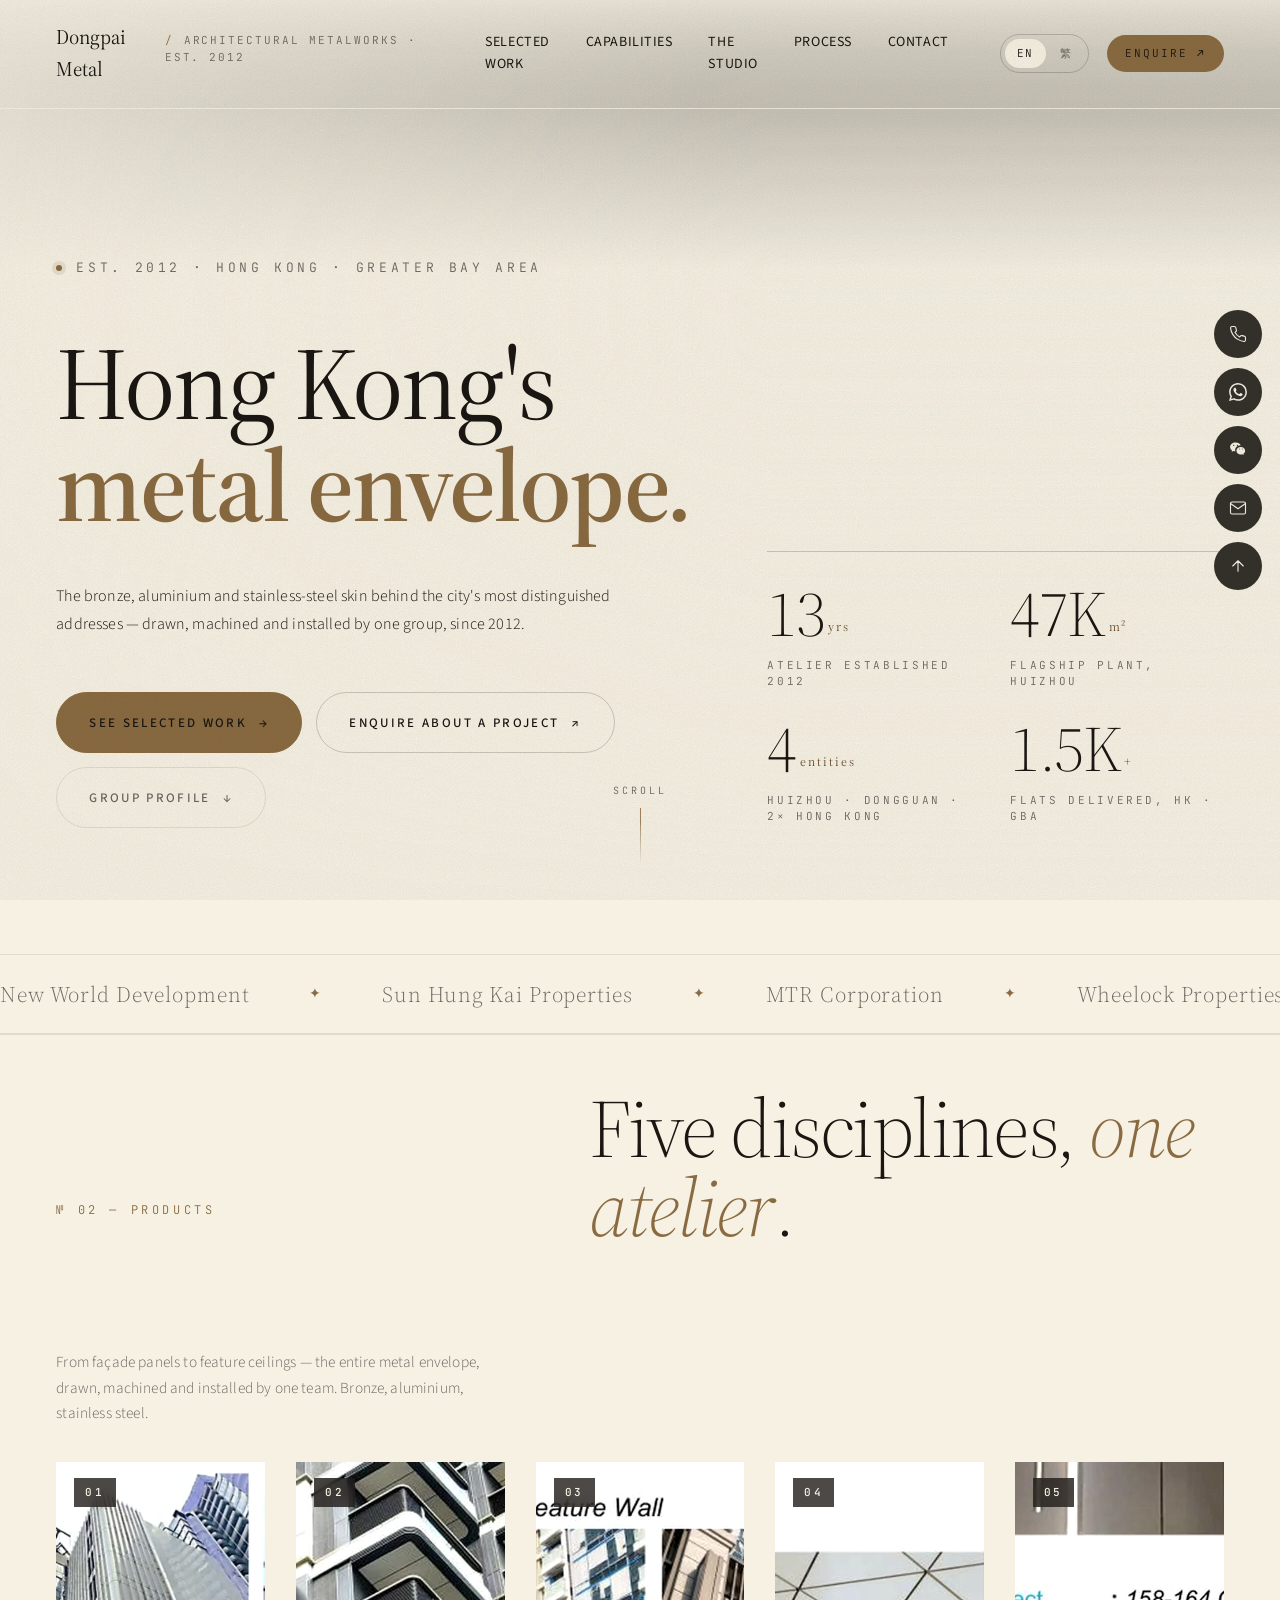
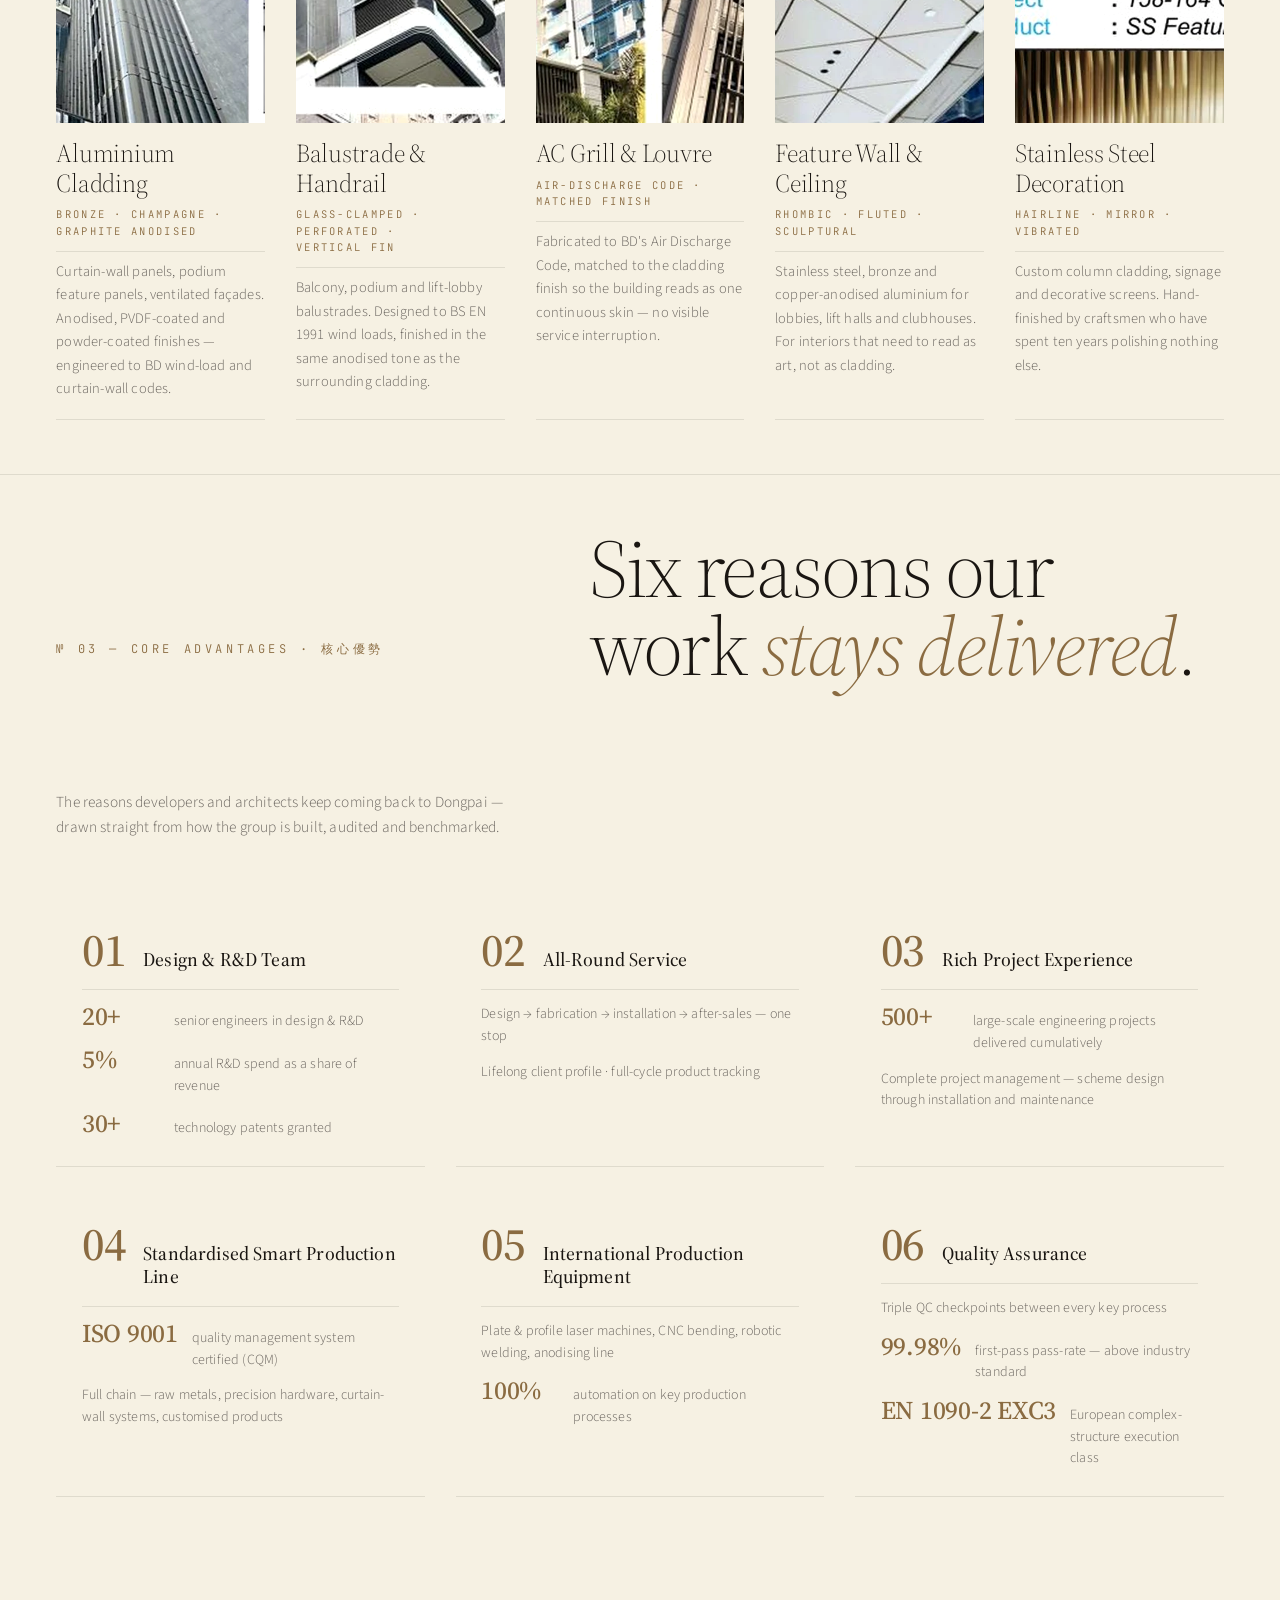
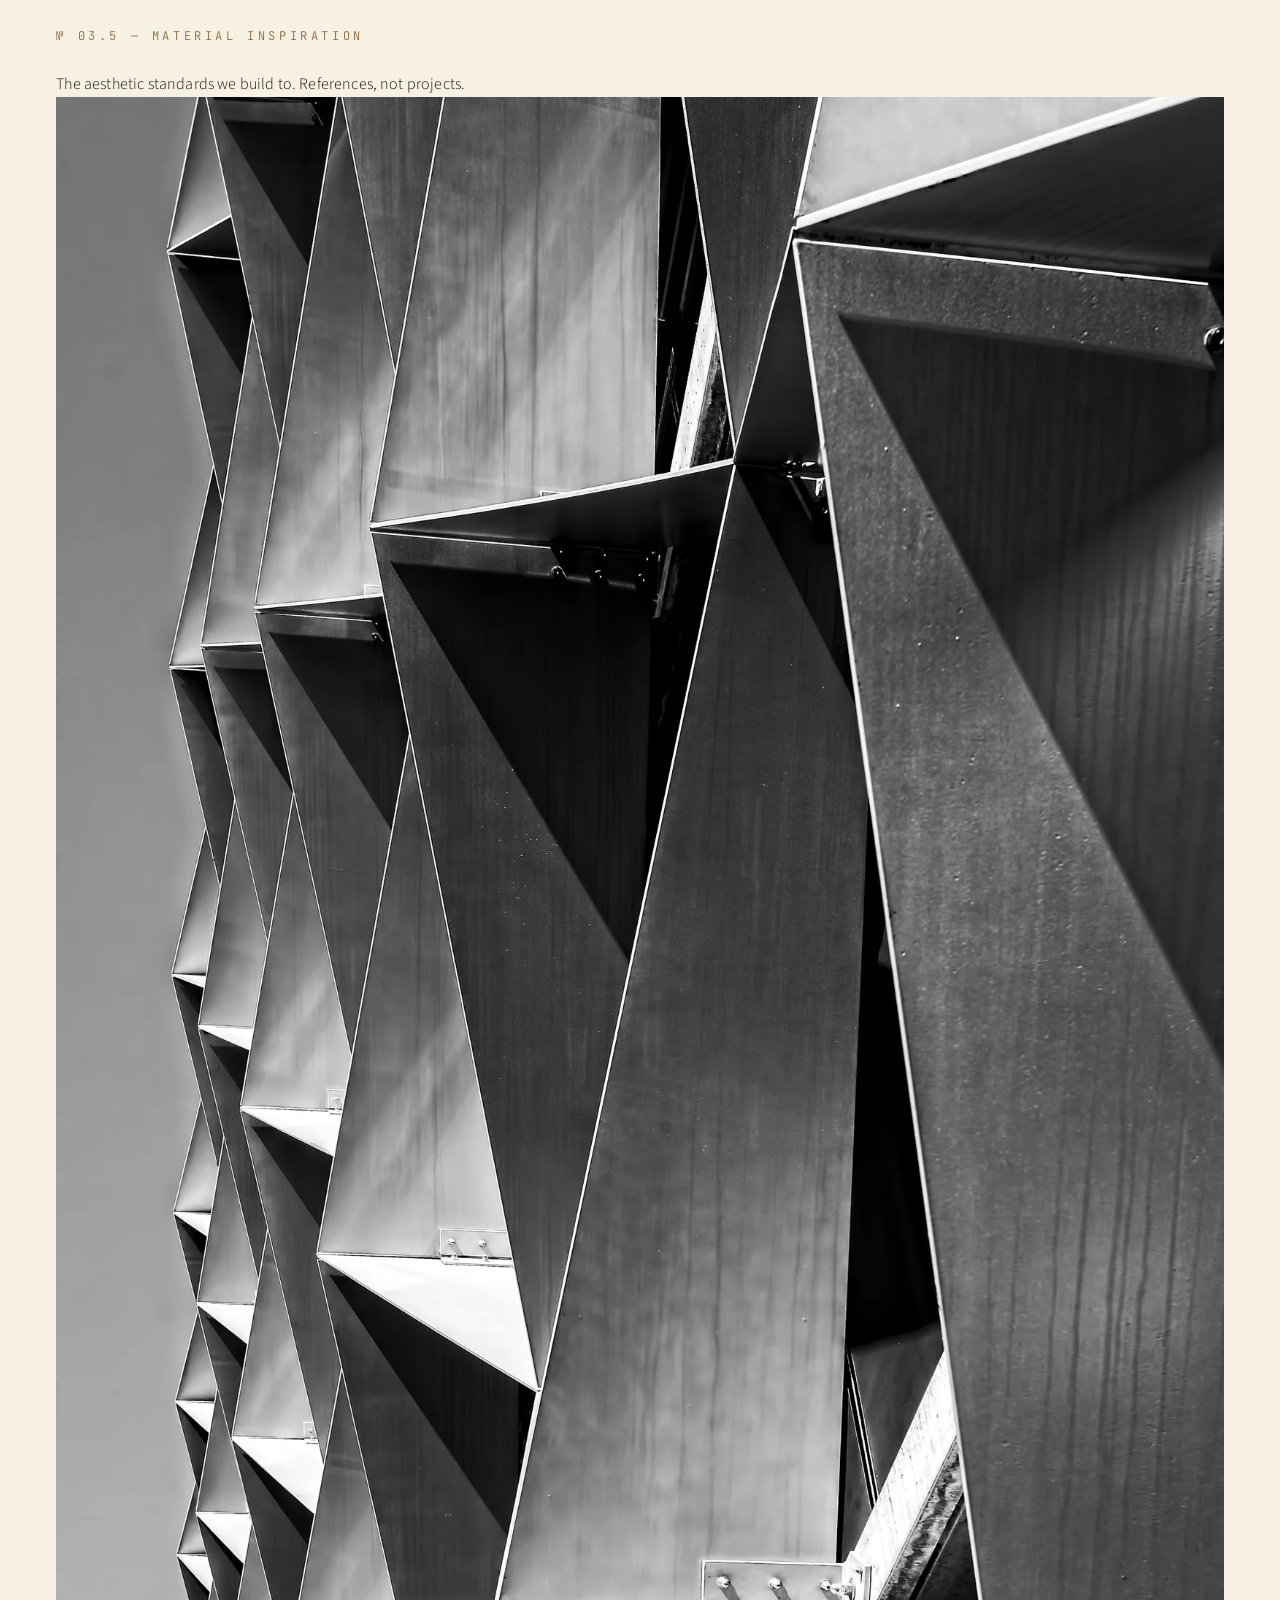
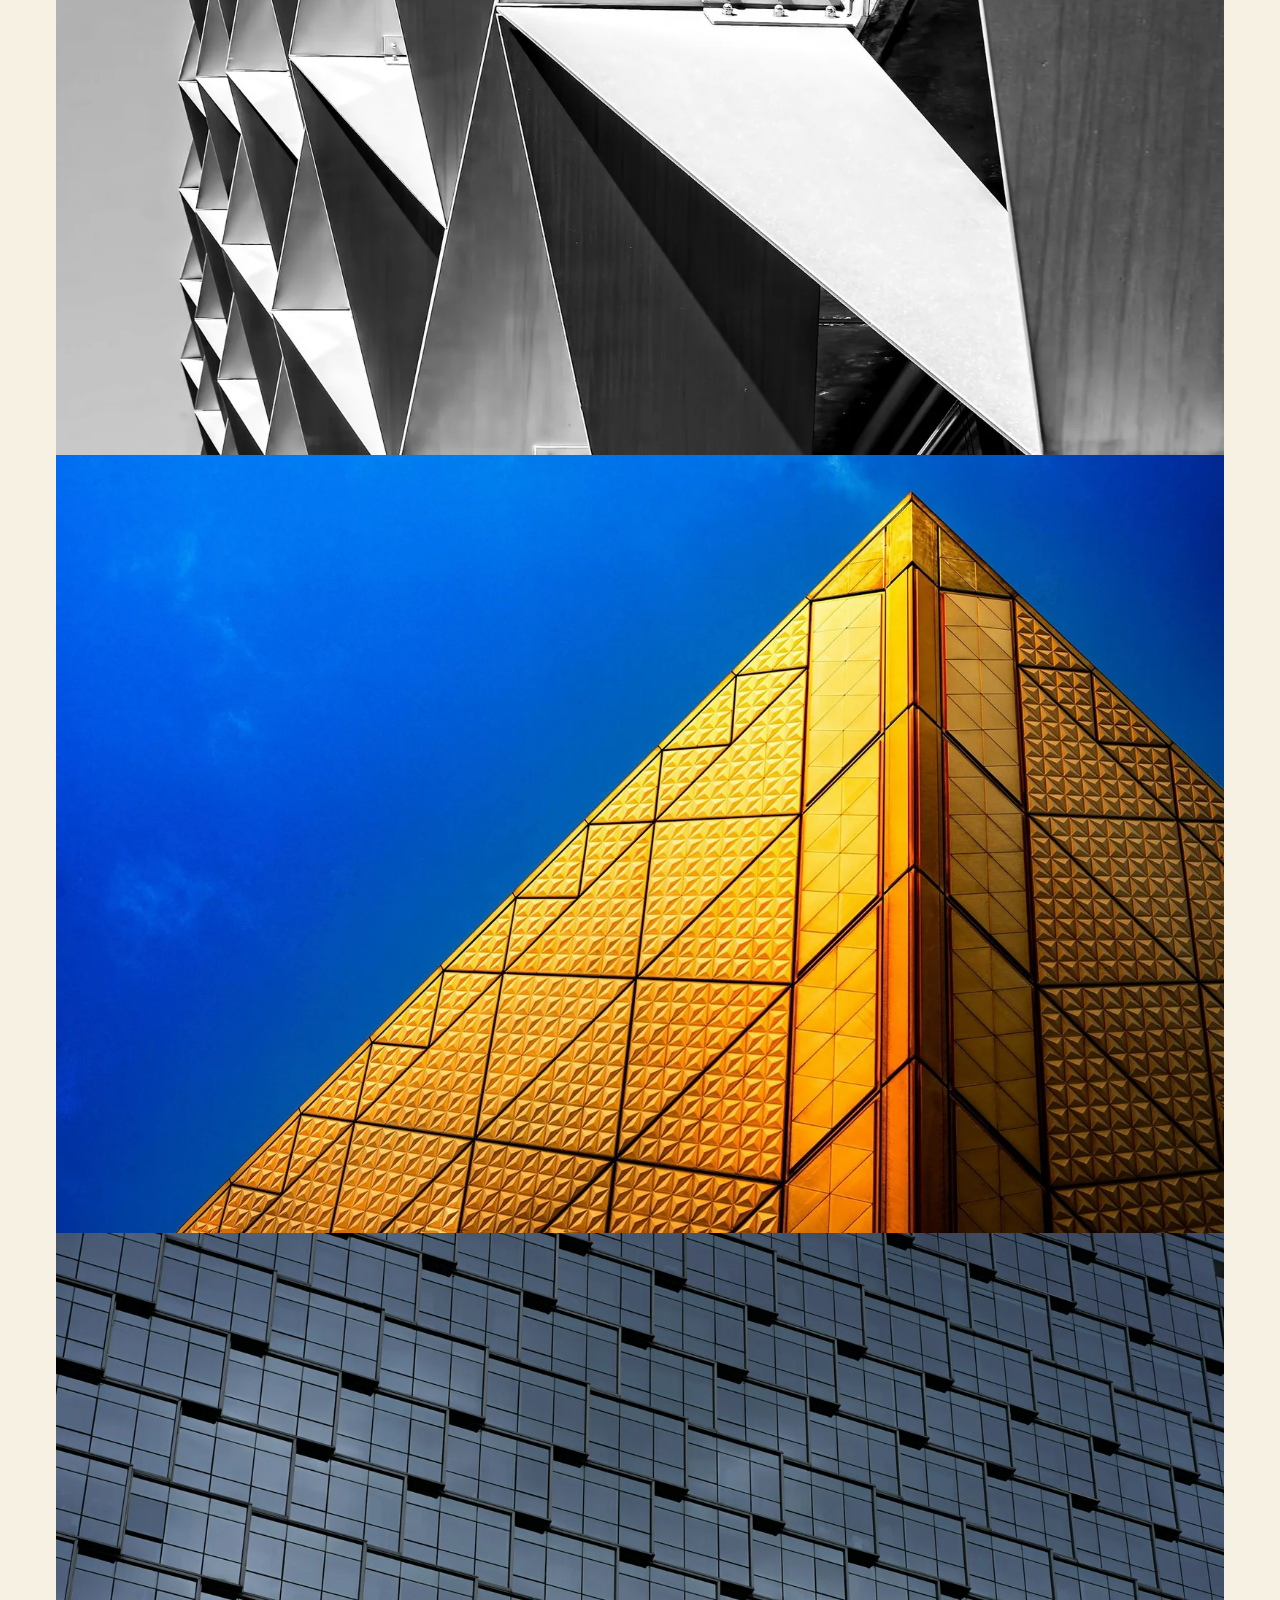
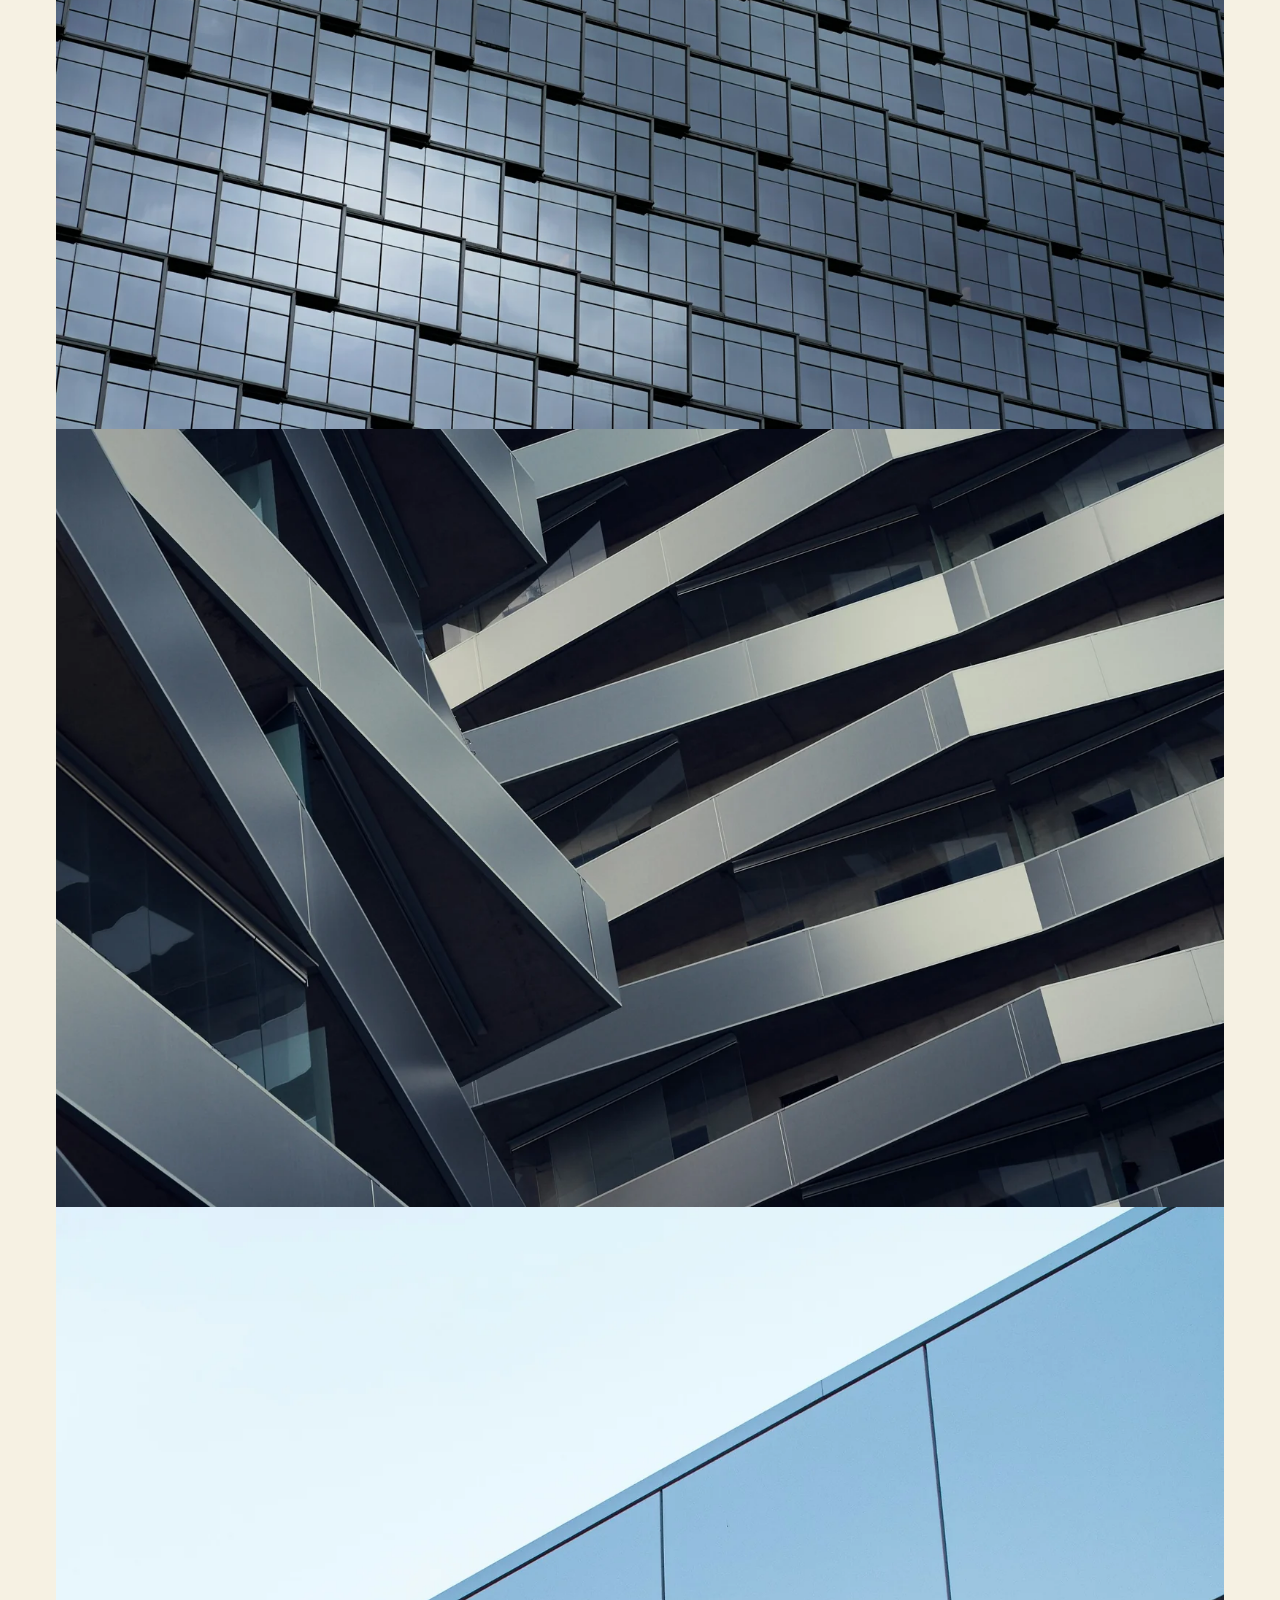
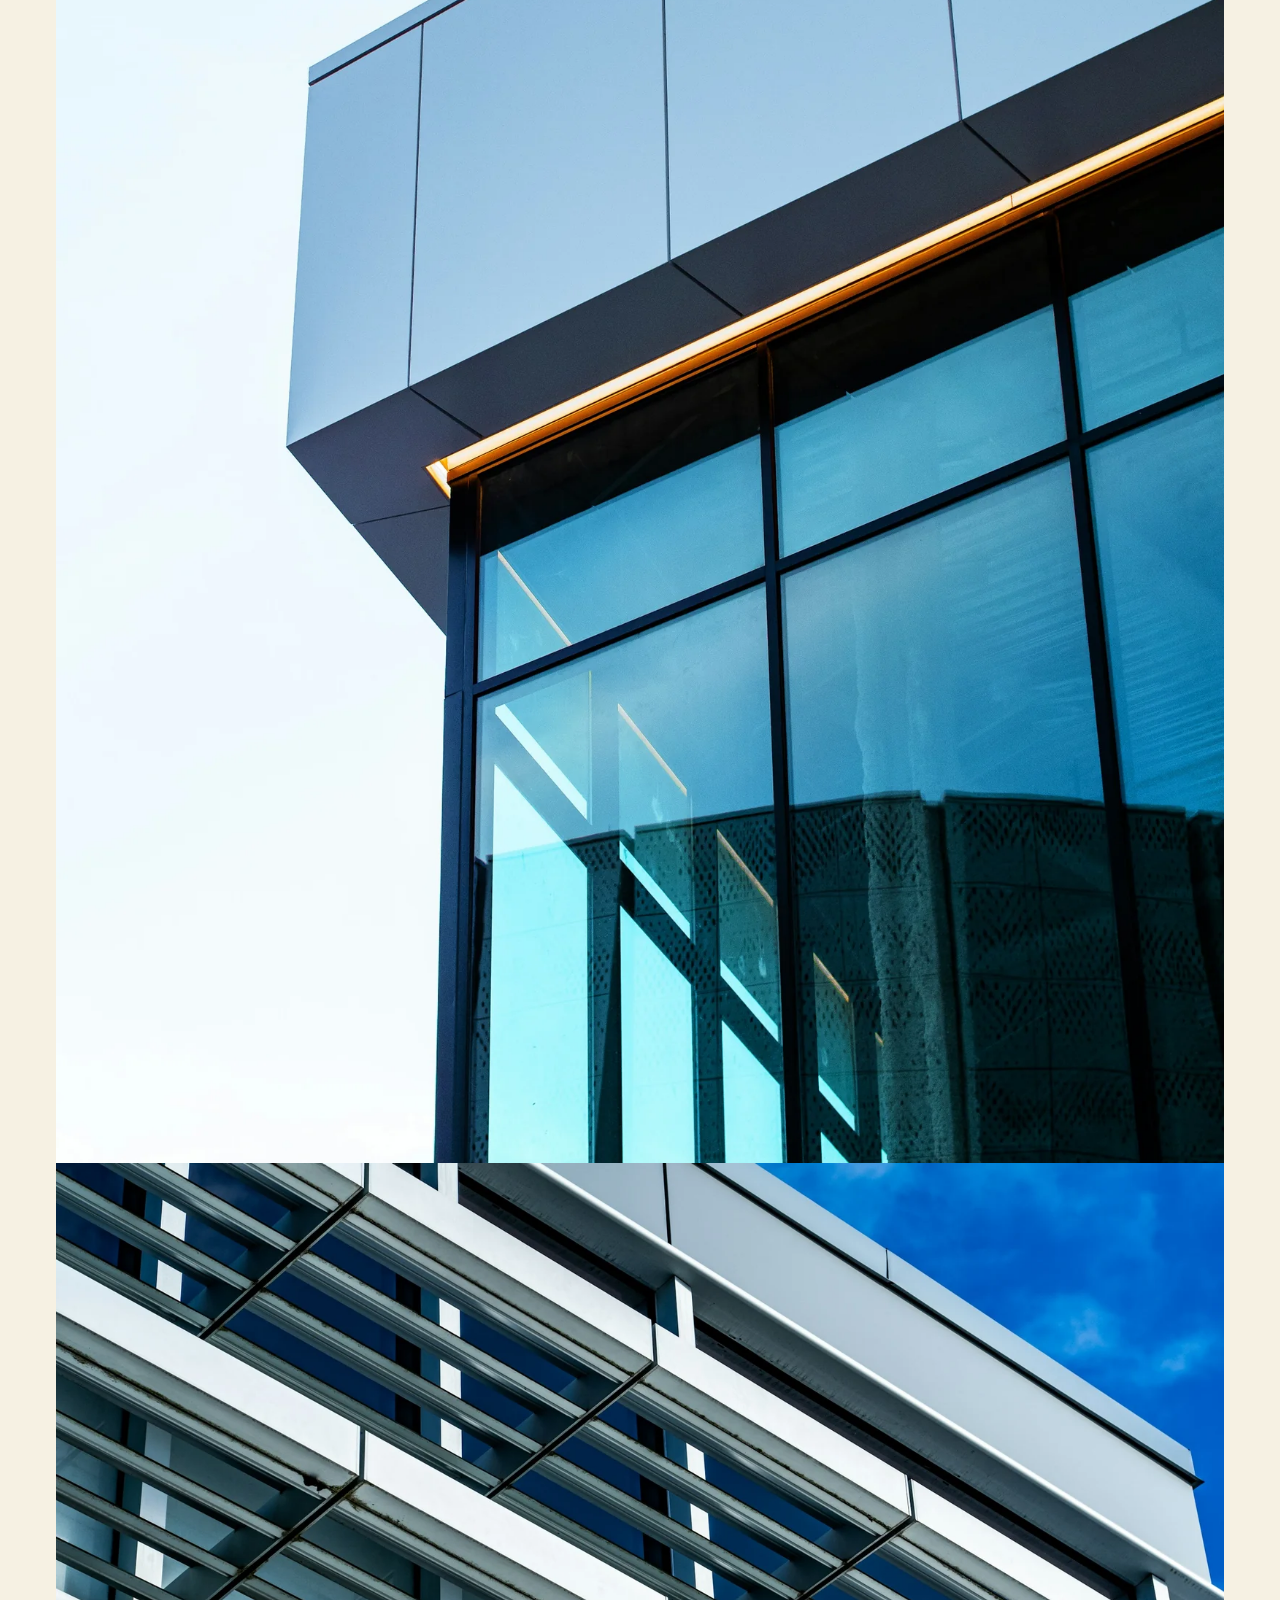
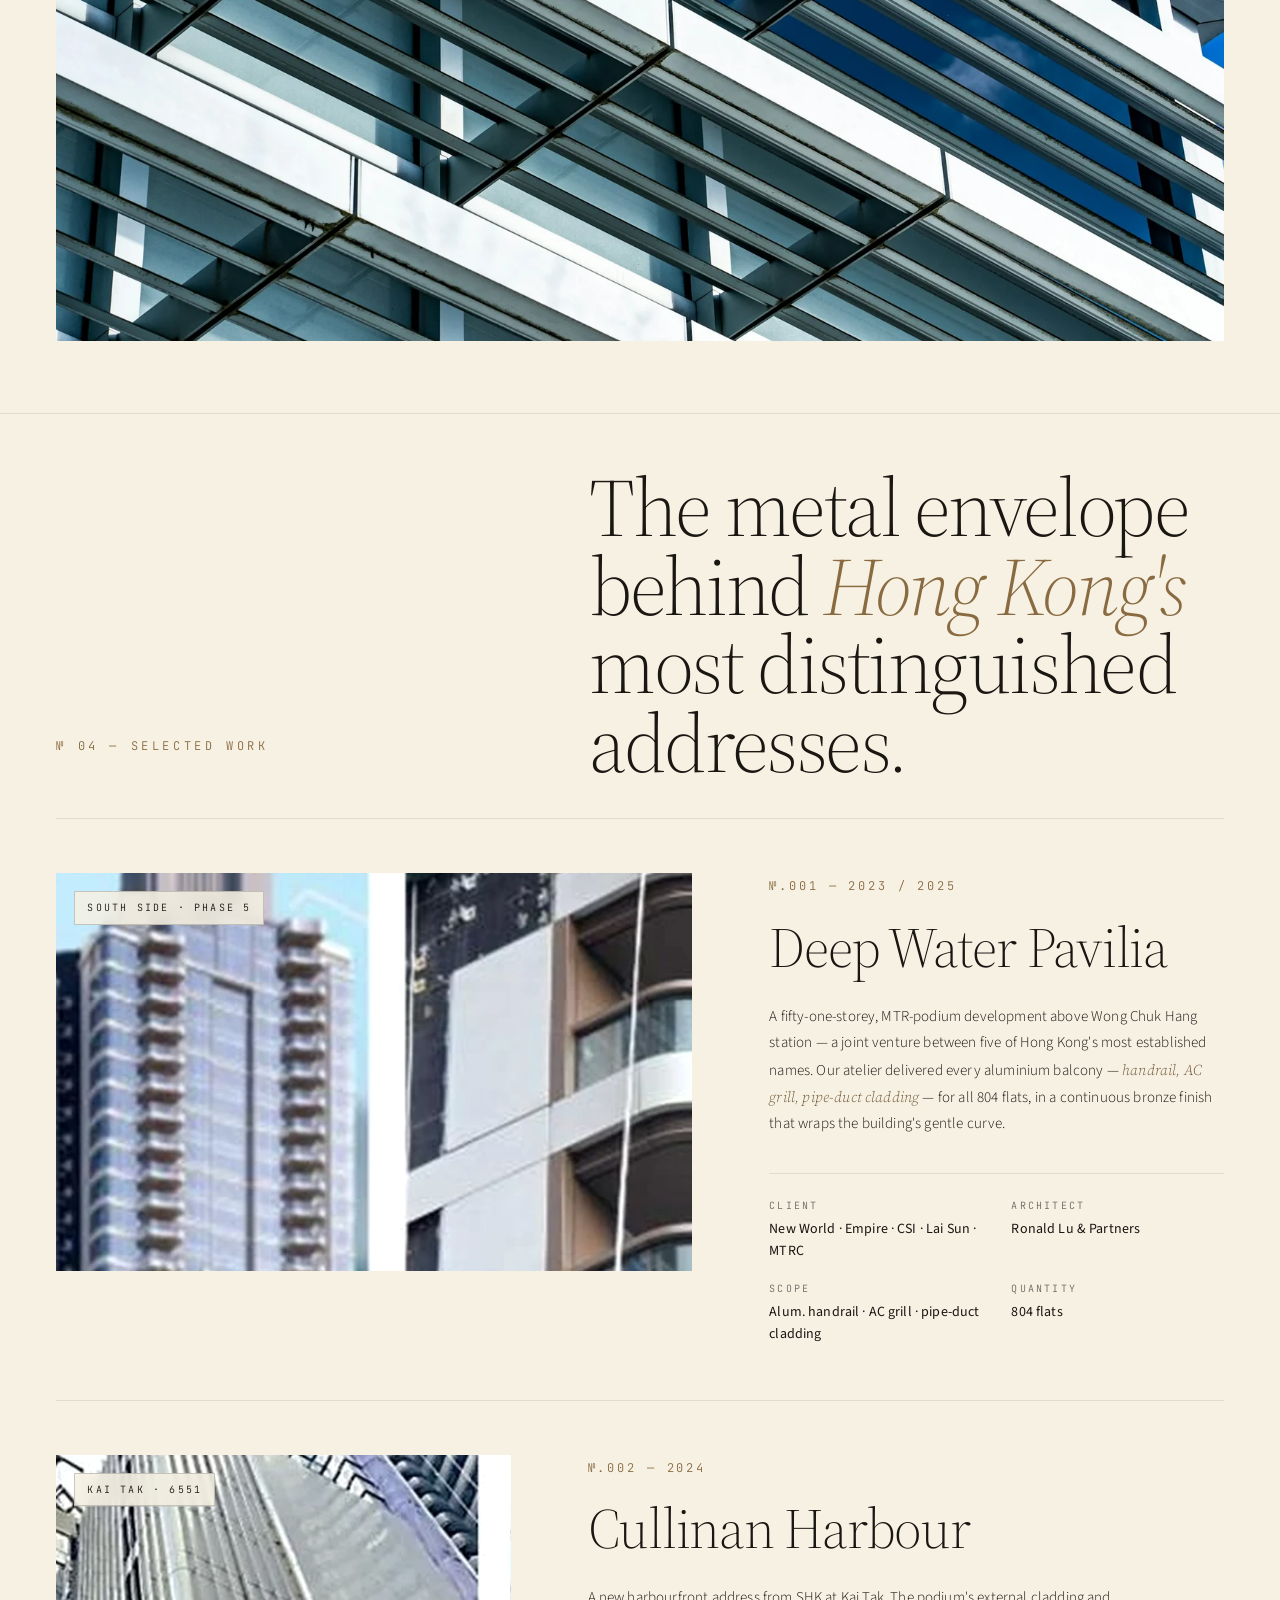
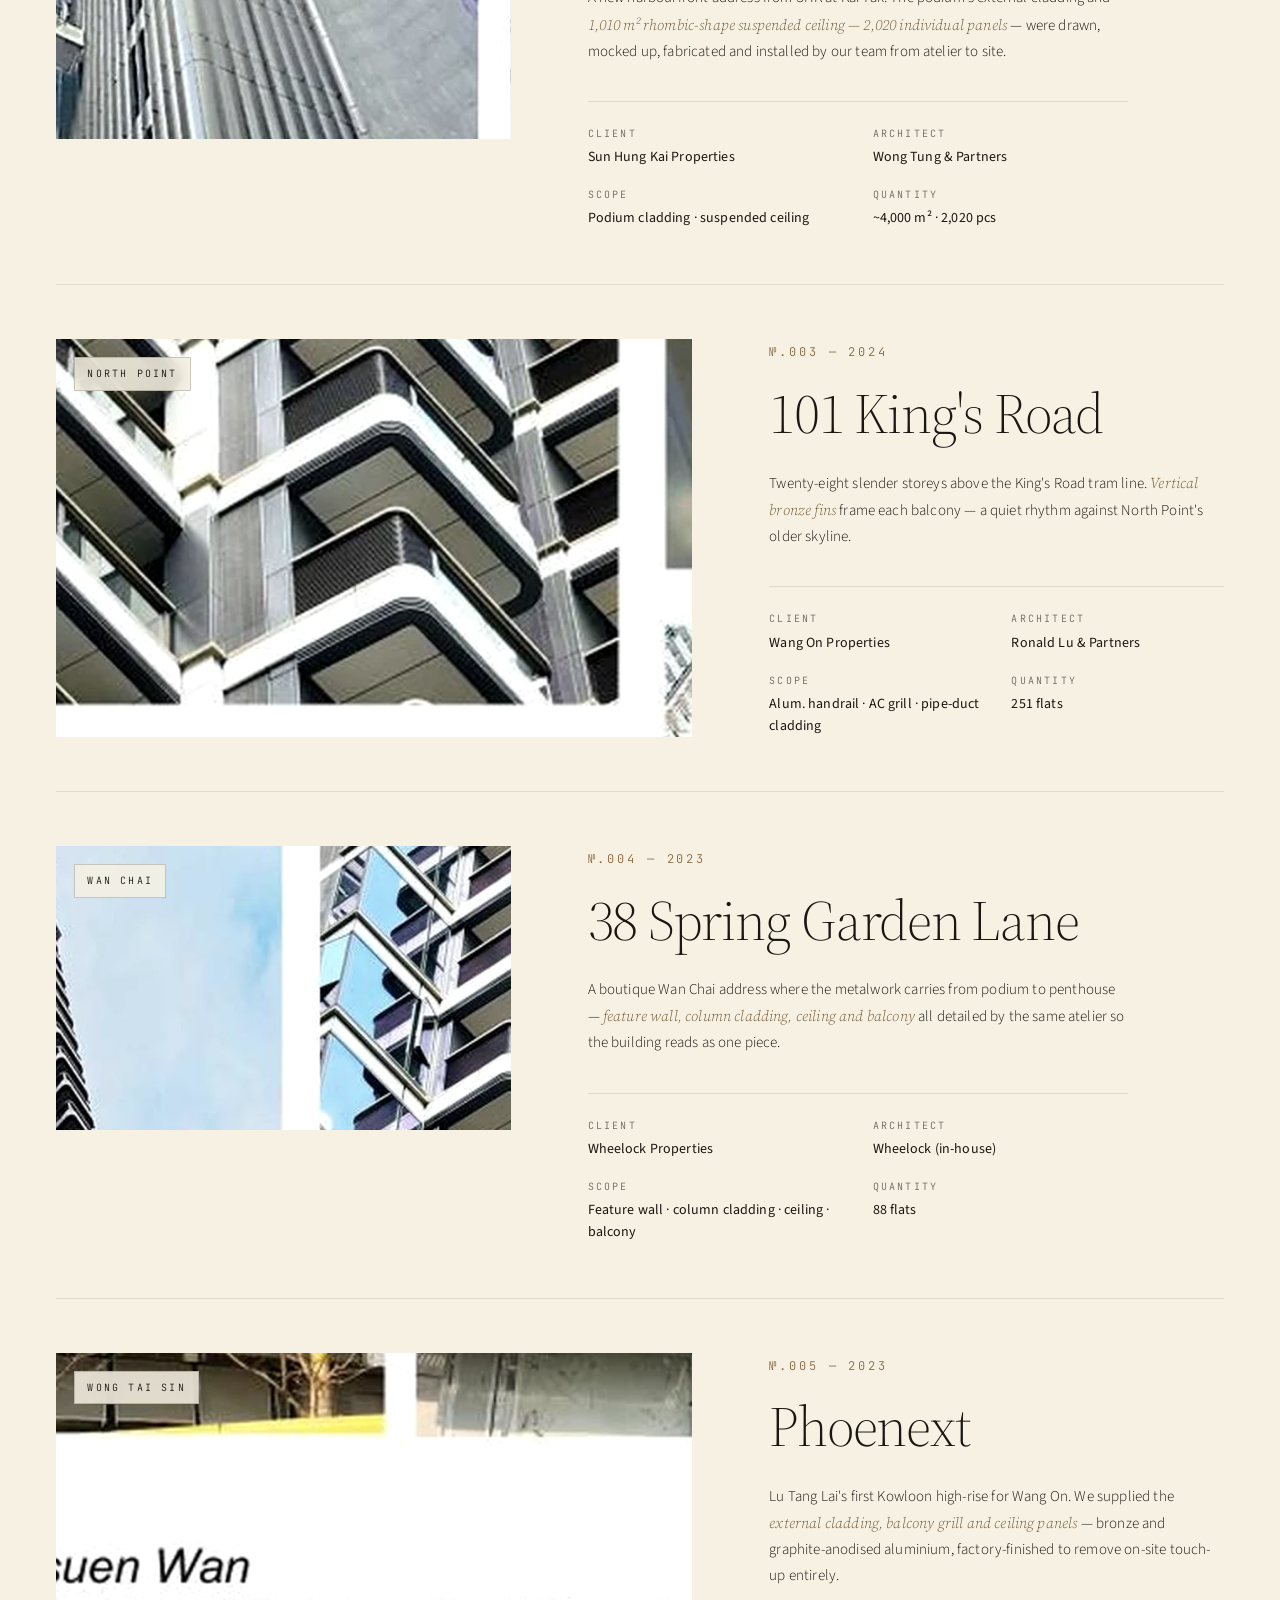
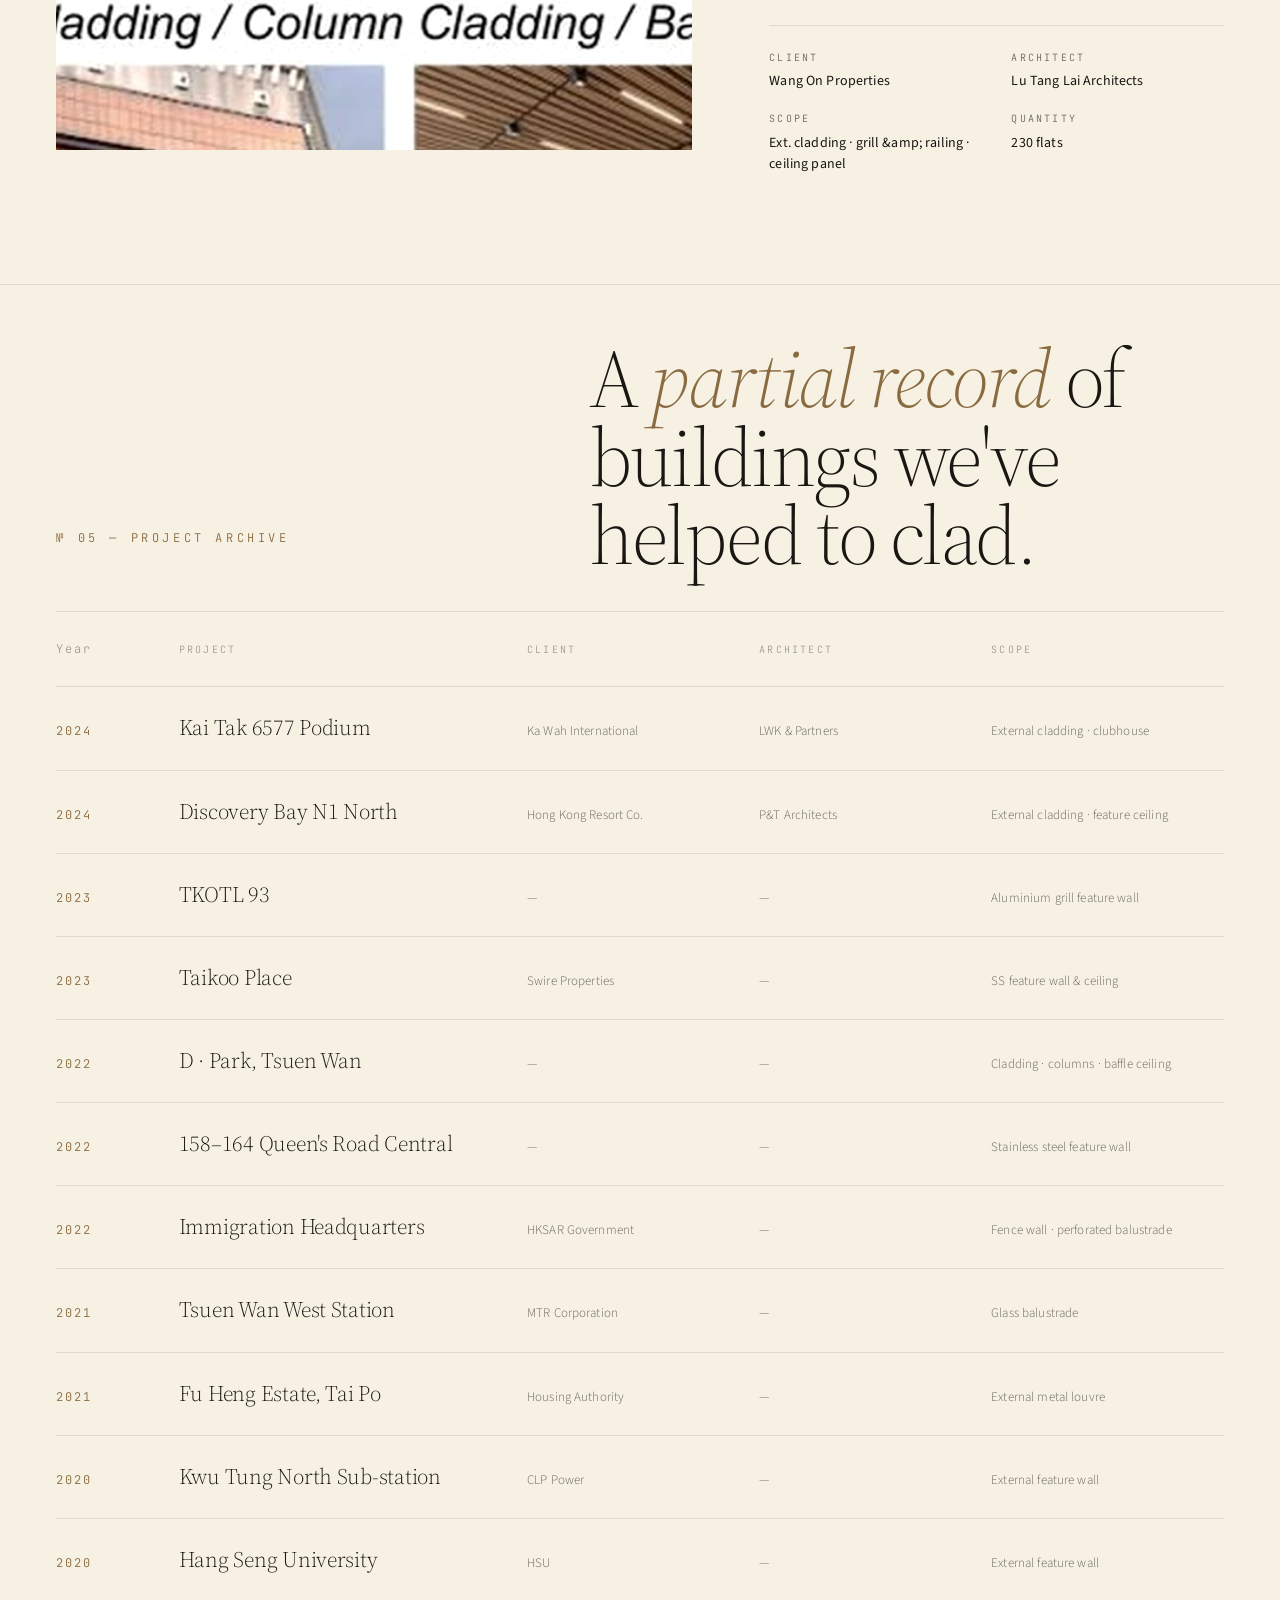
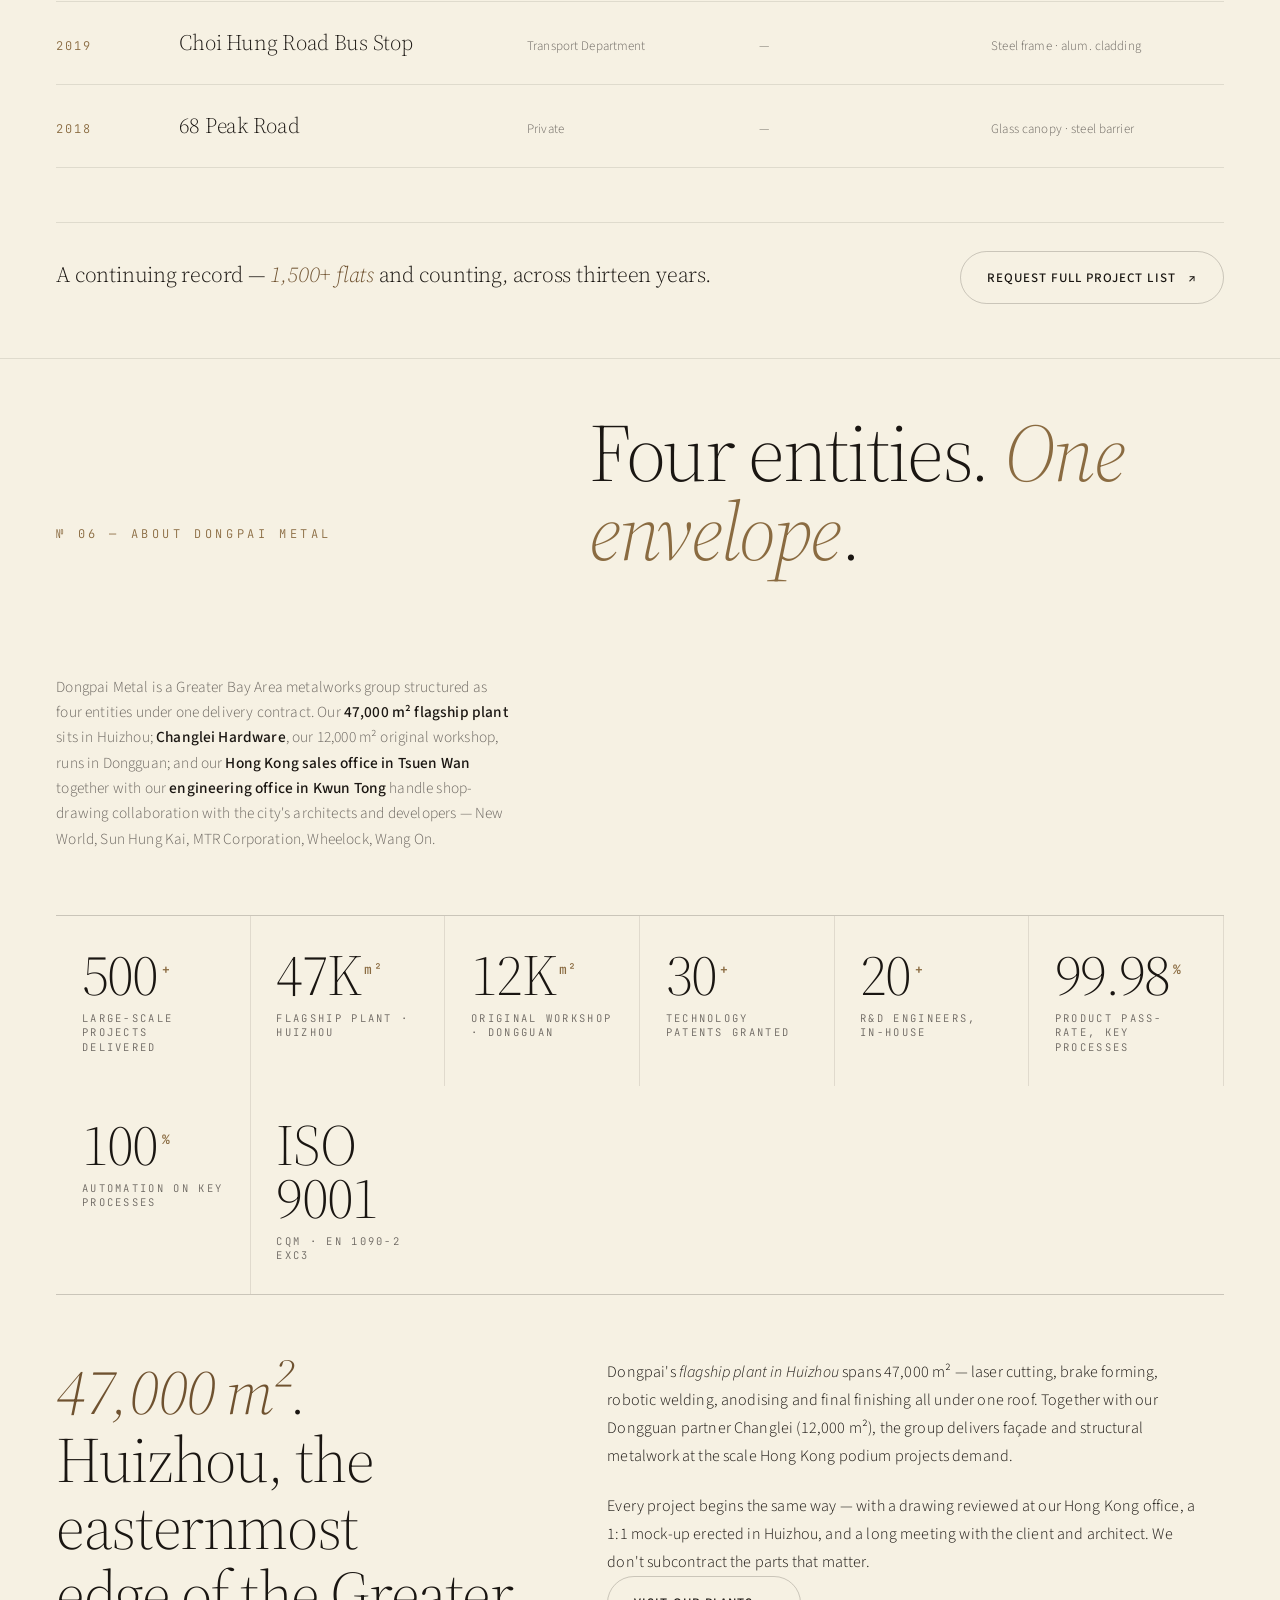
==== commit 5319c73b: "images: 8 CC0 metal-facade photos from Unsplash + Material Inspiration section User: "要不然你去网上下载几张" →" ====
--- a/index.html
+++ b/index.html
@@ -44,7 +44,7 @@
 
     <link rel="preconnect" href="https://fonts.googleapis.com" />
     <link rel="preconnect" href="https://fonts.gstatic.com" crossorigin />
-    <link rel="stylesheet" href="styles.css?v=53" />
+    <link rel="stylesheet" href="styles.css?v=54" />
 
     <!-- Schema.org BreadcrumbList for SEO -->
     <script type="application/ld+json">
@@ -162,7 +162,7 @@
              Previously rotated 4 images including the busy factory collage which
              made the hero feel like a slideshow ad. -->
         <div class="hero-media hero-media-single" aria-hidden="true">
-          <img src="assets/site/hero-cinematic.webp?v=34" class="hero-img is-active" alt="" width="2400" height="2217" />
+          <img src="assets/site/inspiration/mood-bronze-wave.webp" class="hero-img is-active" alt="" width="1600" height="926" />
         </div>
         <div class="hero-veil" aria-hidden="true"></div>
 
@@ -450,6 +450,29 @@
                 <li><strong>EN 1090-2 EXC3</strong> <span data-i18n="adv6P3">European complex-structure execution class</span></li>
               </ul>
             </article>
+          </div>
+        </div>
+      </section>
+
+      <!-- ════════ MATERIAL INSPIRATION ════════
+           Aesthetic-reference strip — CC0 photos (Unsplash) of metal facades
+           we draw aesthetic standards from. NOT Dongpai project photos —
+           labeled as inspiration so it's never mistaken for completed work. -->
+      <section class="inspiration">
+        <div class="section-inner">
+          <div class="inspiration-head" data-reveal>
+            <p class="section-num" data-i18n="inspirationNum">№ 03.5 — Material Inspiration</p>
+            <p class="inspiration-lead" data-i18n="inspirationLead">
+              The aesthetic standards we build to. References, not projects.
+            </p>
+          </div>
+          <div class="inspiration-strip" data-reveal>
+            <figure><img loading="lazy" src="assets/site/inspiration/mood-aluminium-folds.webp" alt="Aluminium folded panel facade — aesthetic reference" width="1600" height="2683" /></figure>
+            <figure><img loading="lazy" src="assets/site/inspiration/mood-brass-pyramid.webp" alt="Brass-tone metal facade — aesthetic reference" width="1600" height="1067" /></figure>
+            <figure><img loading="lazy" src="assets/site/inspiration/mood-grey-diamond.webp" alt="Grey diamond pattern cladding — aesthetic reference" width="1600" height="1091" /></figure>
+            <figure><img loading="lazy" src="assets/site/inspiration/mood-zigzag-striped.webp" alt="Zigzag striped metal panels — aesthetic reference" width="1600" height="1066" /></figure>
+            <figure><img loading="lazy" src="assets/site/inspiration/mood-glass-window.webp" alt="Glass and metal window grid — aesthetic reference" width="1600" height="2133" /></figure>
+            <figure><img loading="lazy" src="assets/site/inspiration/mood-blue-glass.webp" alt="Modern blue glass curtain wall — aesthetic reference" width="1600" height="1066" /></figure>
           </div>
         </div>
       </section>
@@ -1350,7 +1373,7 @@
       </div>
     </footer>
 
-    <script src="script.js?v=46"></script>
+    <script src="script.js?v=54"></script>
 
     <!-- Google Analytics 4 stub — replace G-XXXXXXXXXX with the real measurement ID before un-commenting.
          Left disabled until a real GA4 property is provisioned so that no broken tag fires on production.
--- a/styles.css
+++ b/styles.css
@@ -4088,3 +4088,51 @@
 }
 
 /* Hero 也不要那么饱满 (但 hero 是 background-img 风格, 这里保留) */
+
+/* ═════════════════════════════════════════════════════════════
+   Material Inspiration — horizontal strip of CC0 mood photos
+   Small images, generous gaps, clearly labeled as references
+   ═════════════════════════════════════════════════════════════ */
+.inspiration {
+  padding: clamp(40px, 6vh, 80px) var(--gutter);
+  background: transparent;
+  border-top: 1px solid var(--rule);
+}
+.inspiration-head {
+  margin-bottom: clamp(24px, 3vh, 40px);
+  max-width: 60ch;
+}
+.inspiration-lead {
+  font-family: var(--font-display);
+  font-weight: 300;
+  font-size: clamp(20px, 1.8vw, 26px);
+  line-height: 1.35;
+  color: var(--text-dim);
+  font-style: italic;
+  margin-top: 8px;
+}
+.inspiration-strip {
+  display: grid;
+  grid-template-columns: repeat(3, 1fr);
+  gap: clamp(10px, 1.2vw, 18px);
+}
+@media (min-width: 900px) {
+  .inspiration-strip { grid-template-columns: repeat(6, 1fr); }
+}
+.inspiration-strip figure {
+  margin: 0;
+  aspect-ratio: 3 / 4;
+  overflow: hidden;
+}
+.inspiration-strip img {
+  width: 100%;
+  height: 100%;
+  object-fit: cover;
+  display: block;
+  filter: grayscale(0.18);
+  transition: filter 600ms var(--easing), transform 800ms var(--easing);
+}
+.inspiration-strip figure:hover img {
+  filter: grayscale(0);
+  transform: scale(1.03);
+}
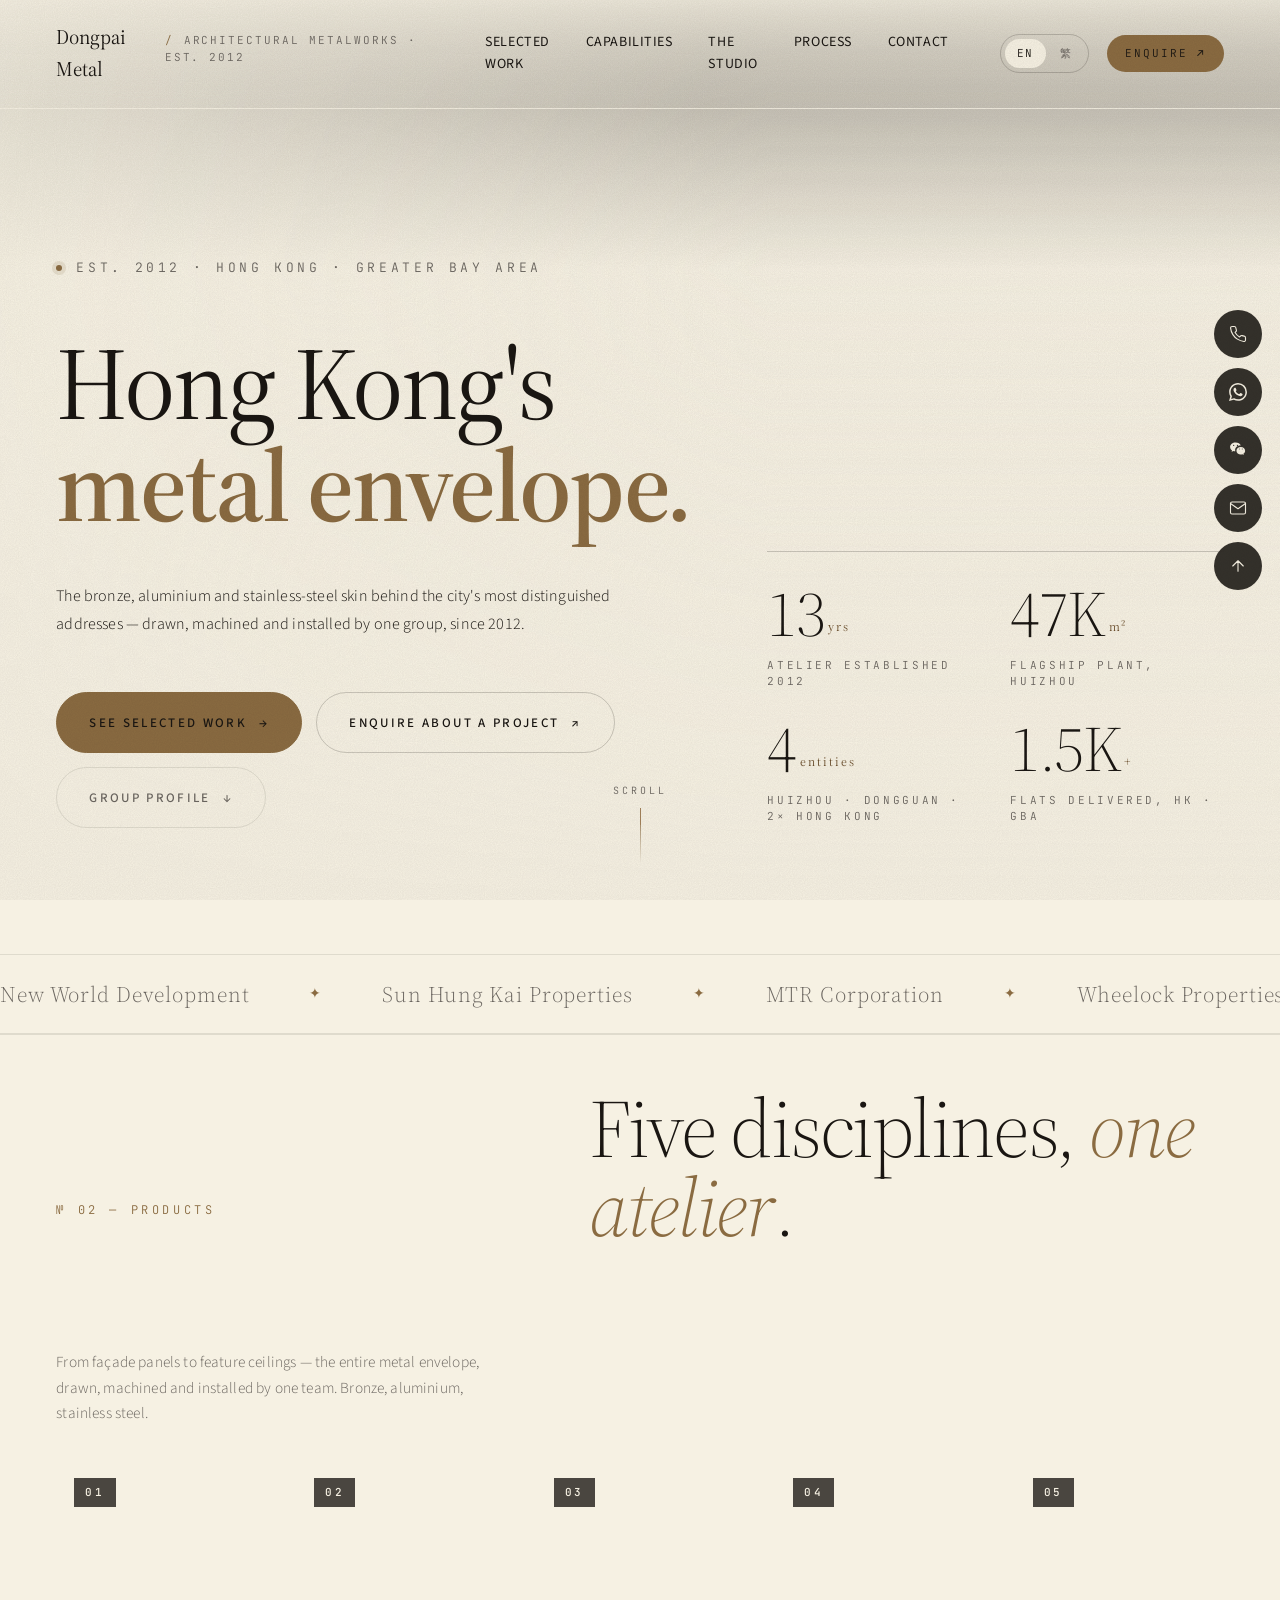
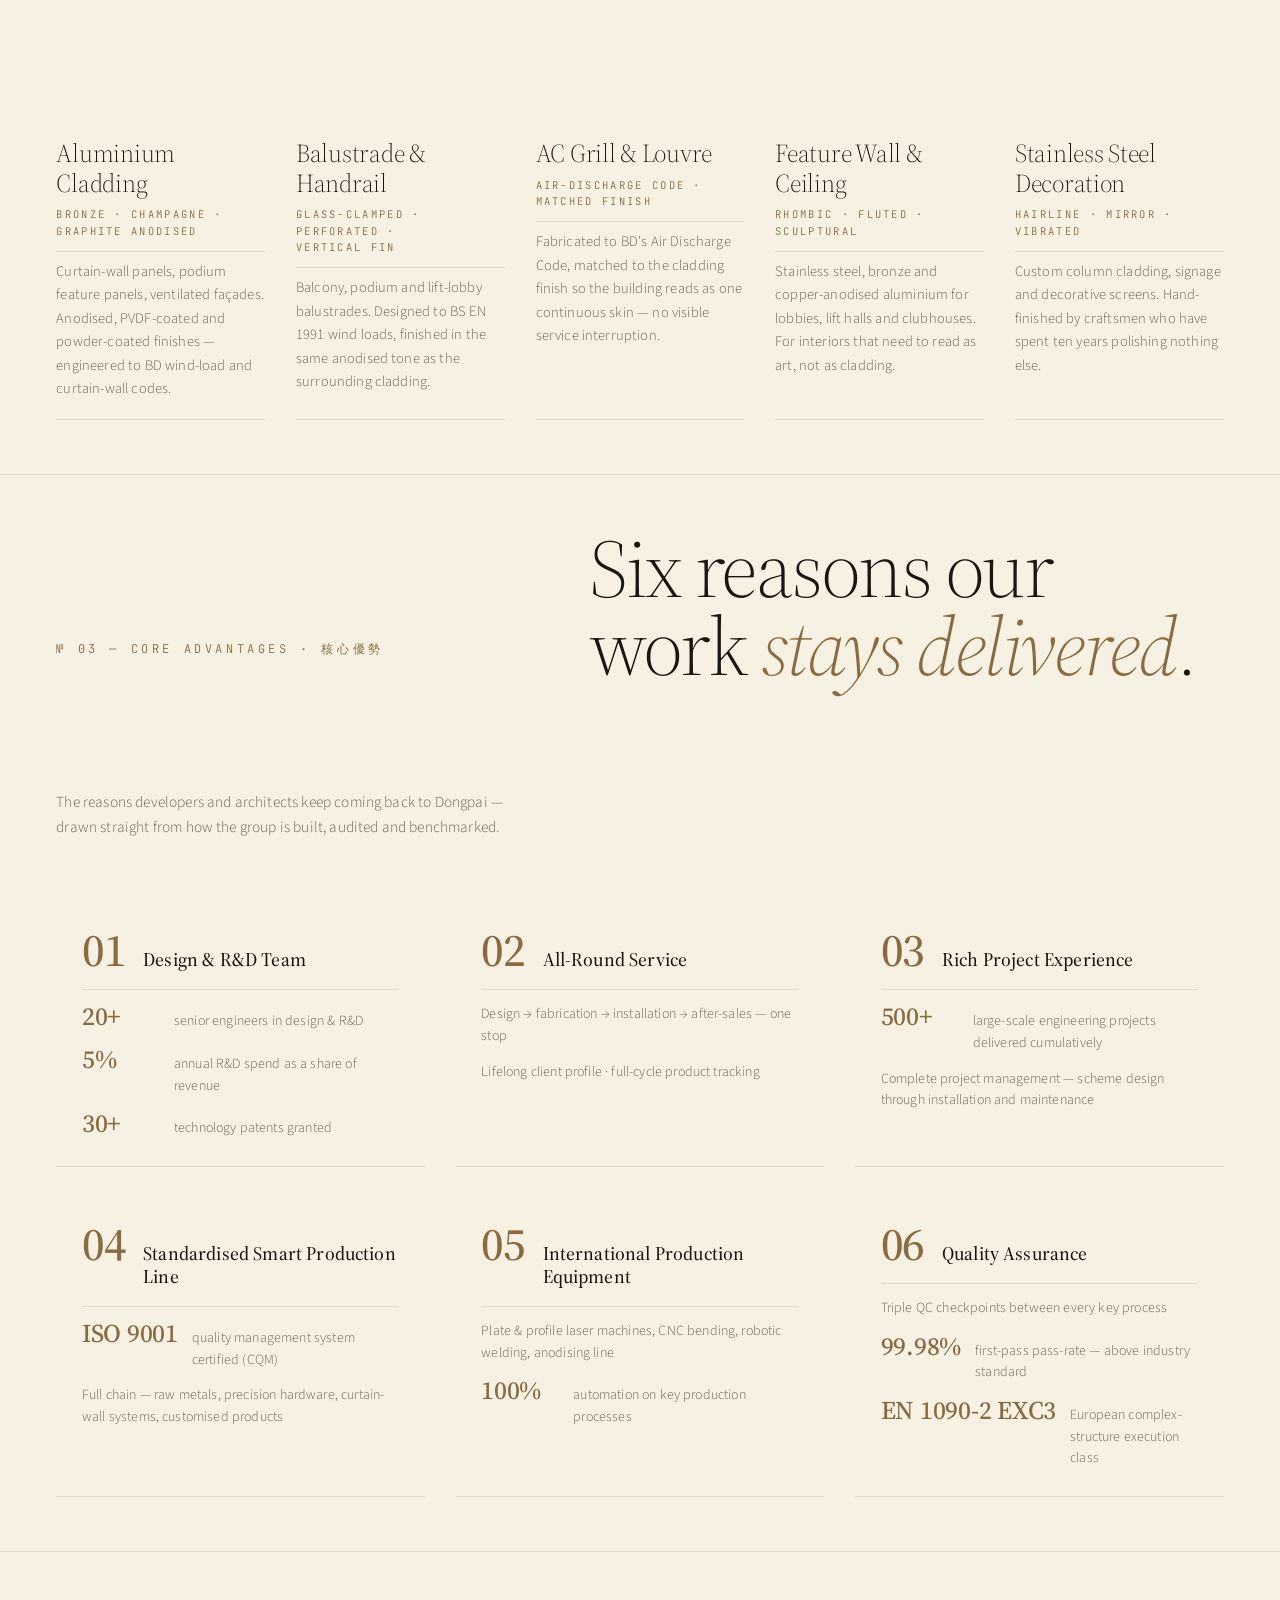
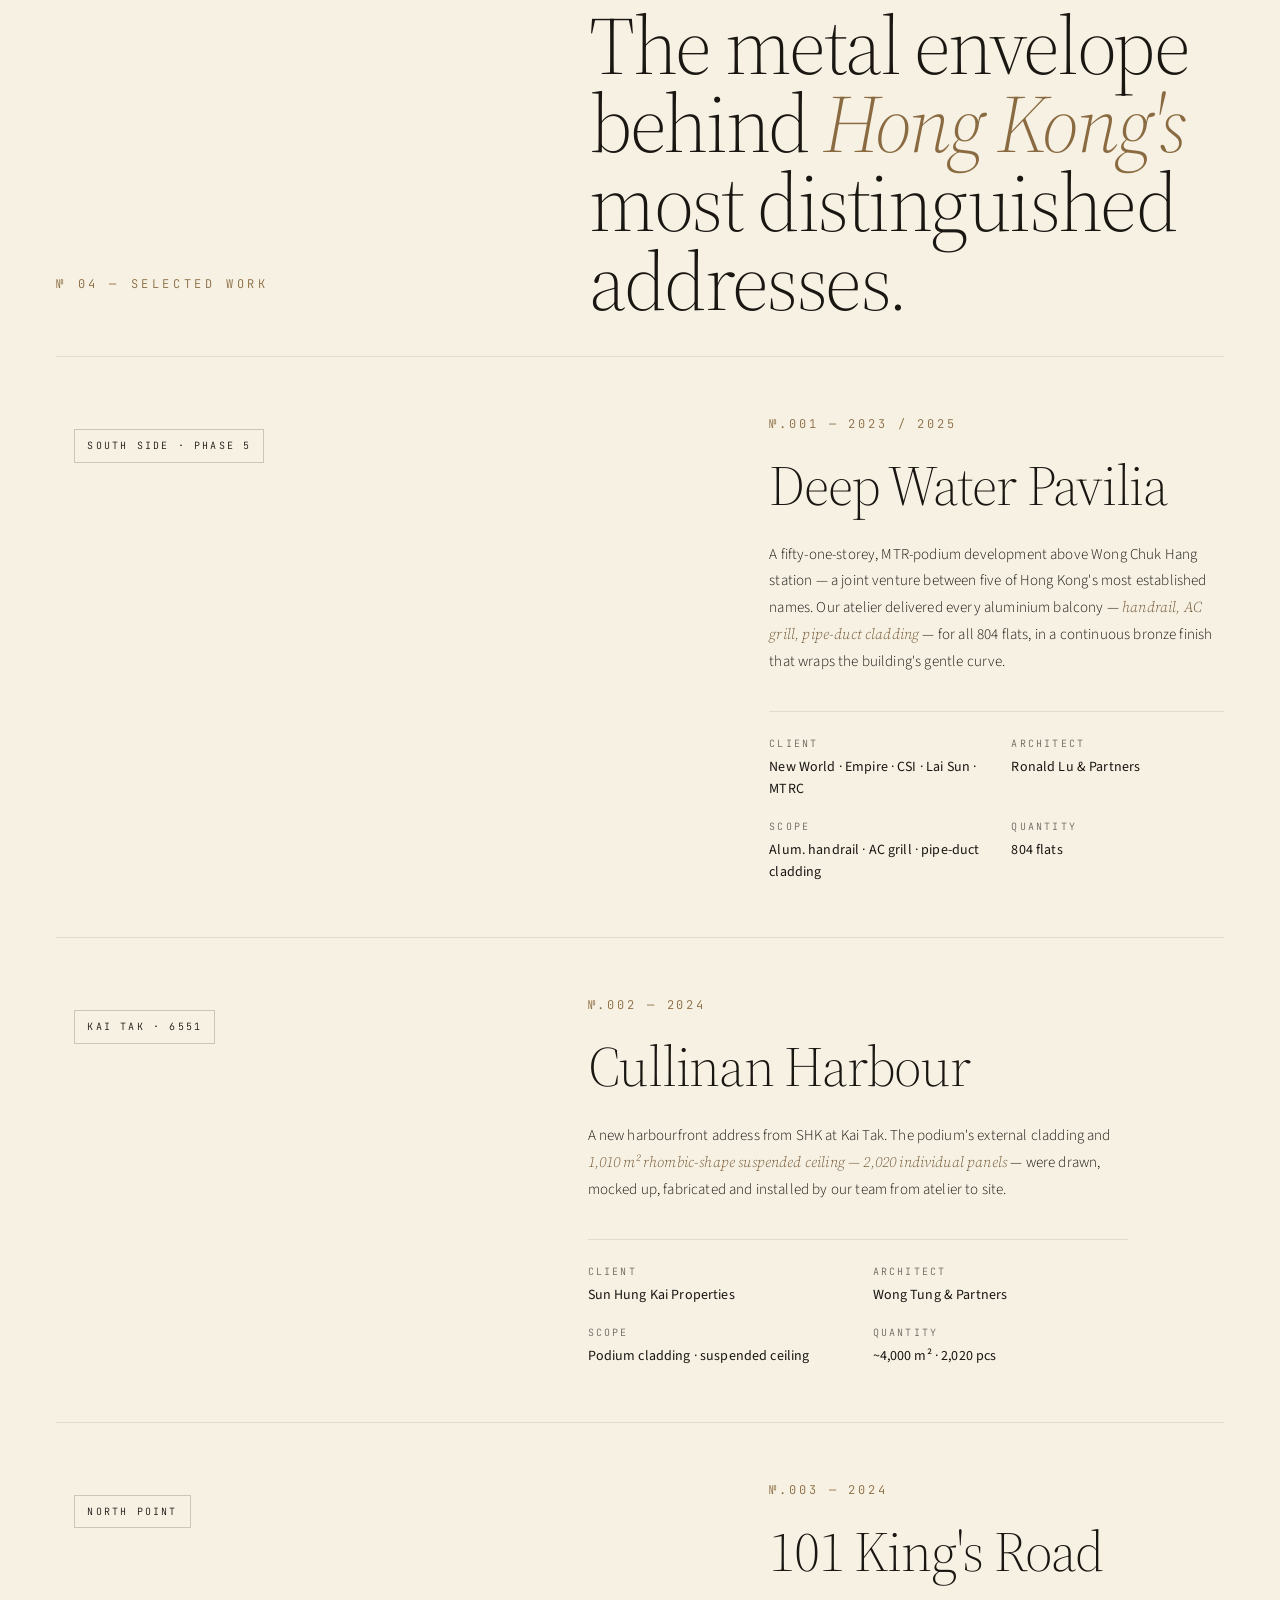
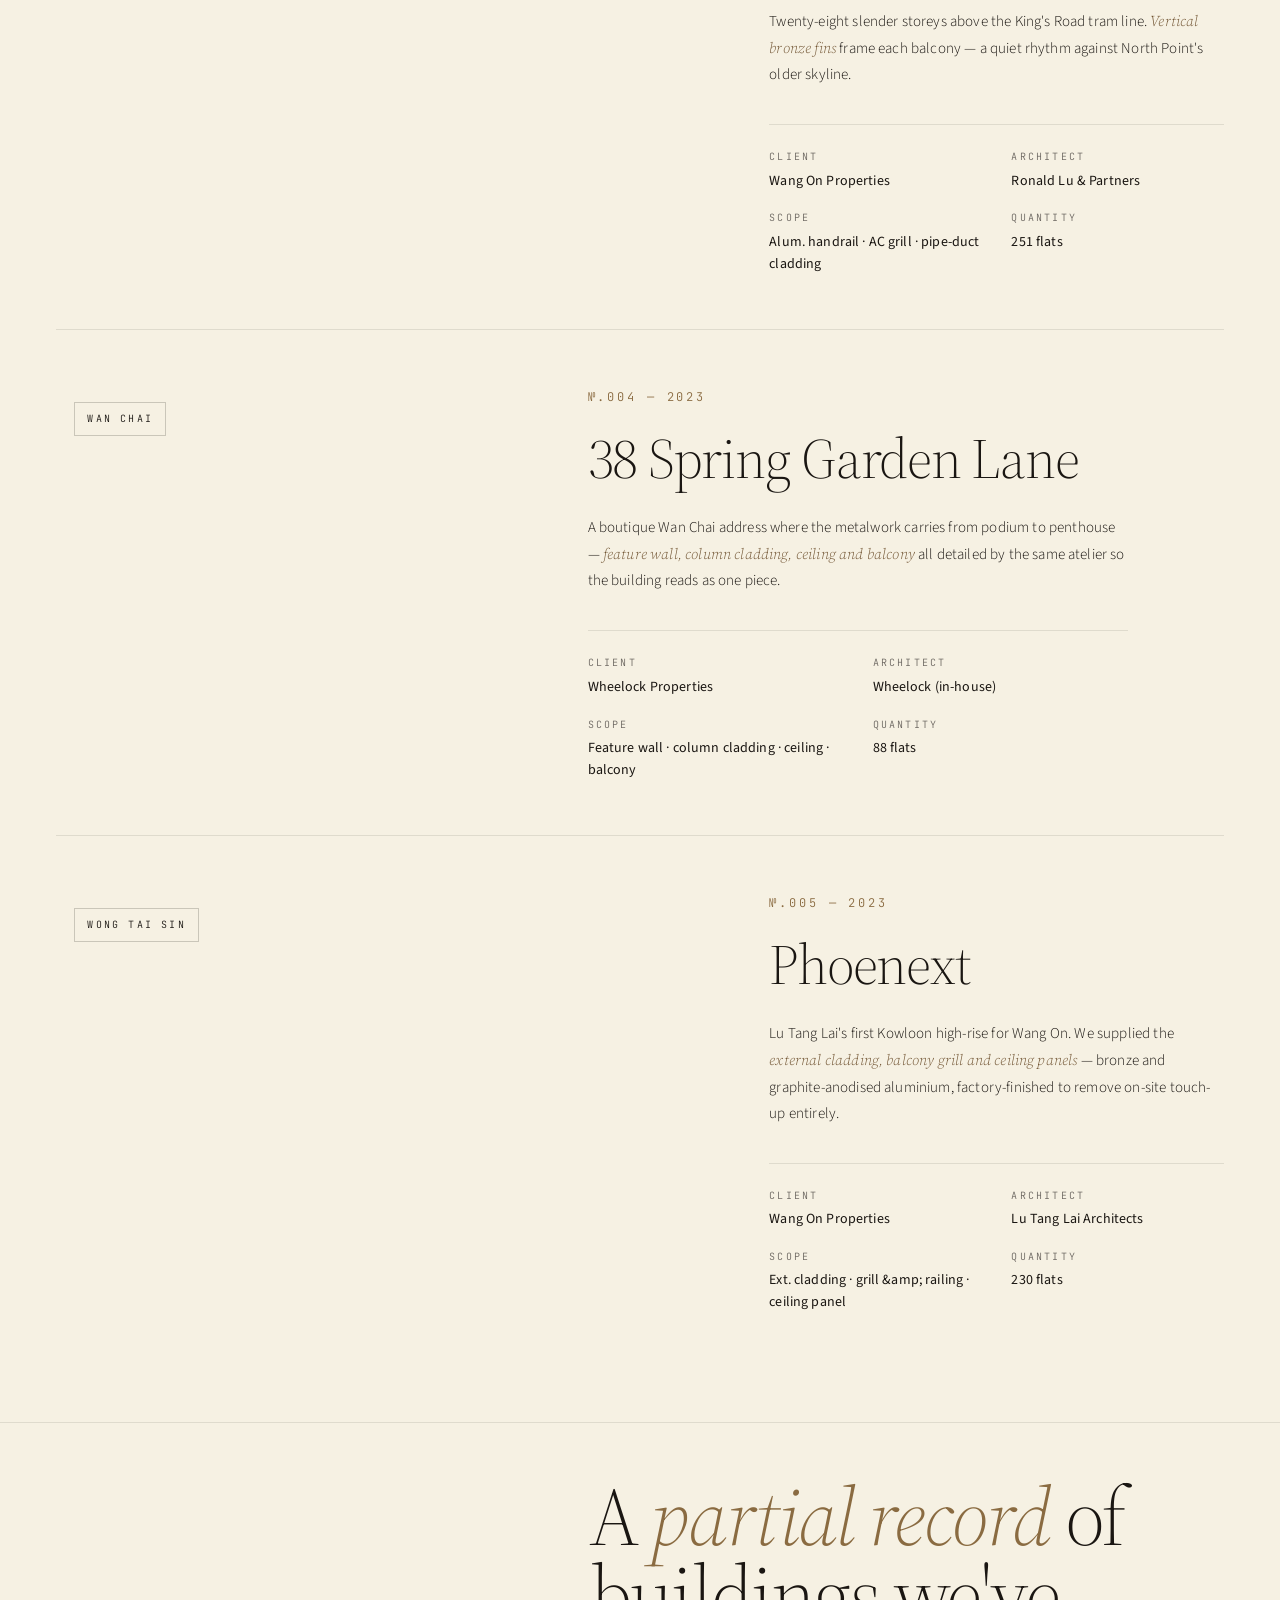
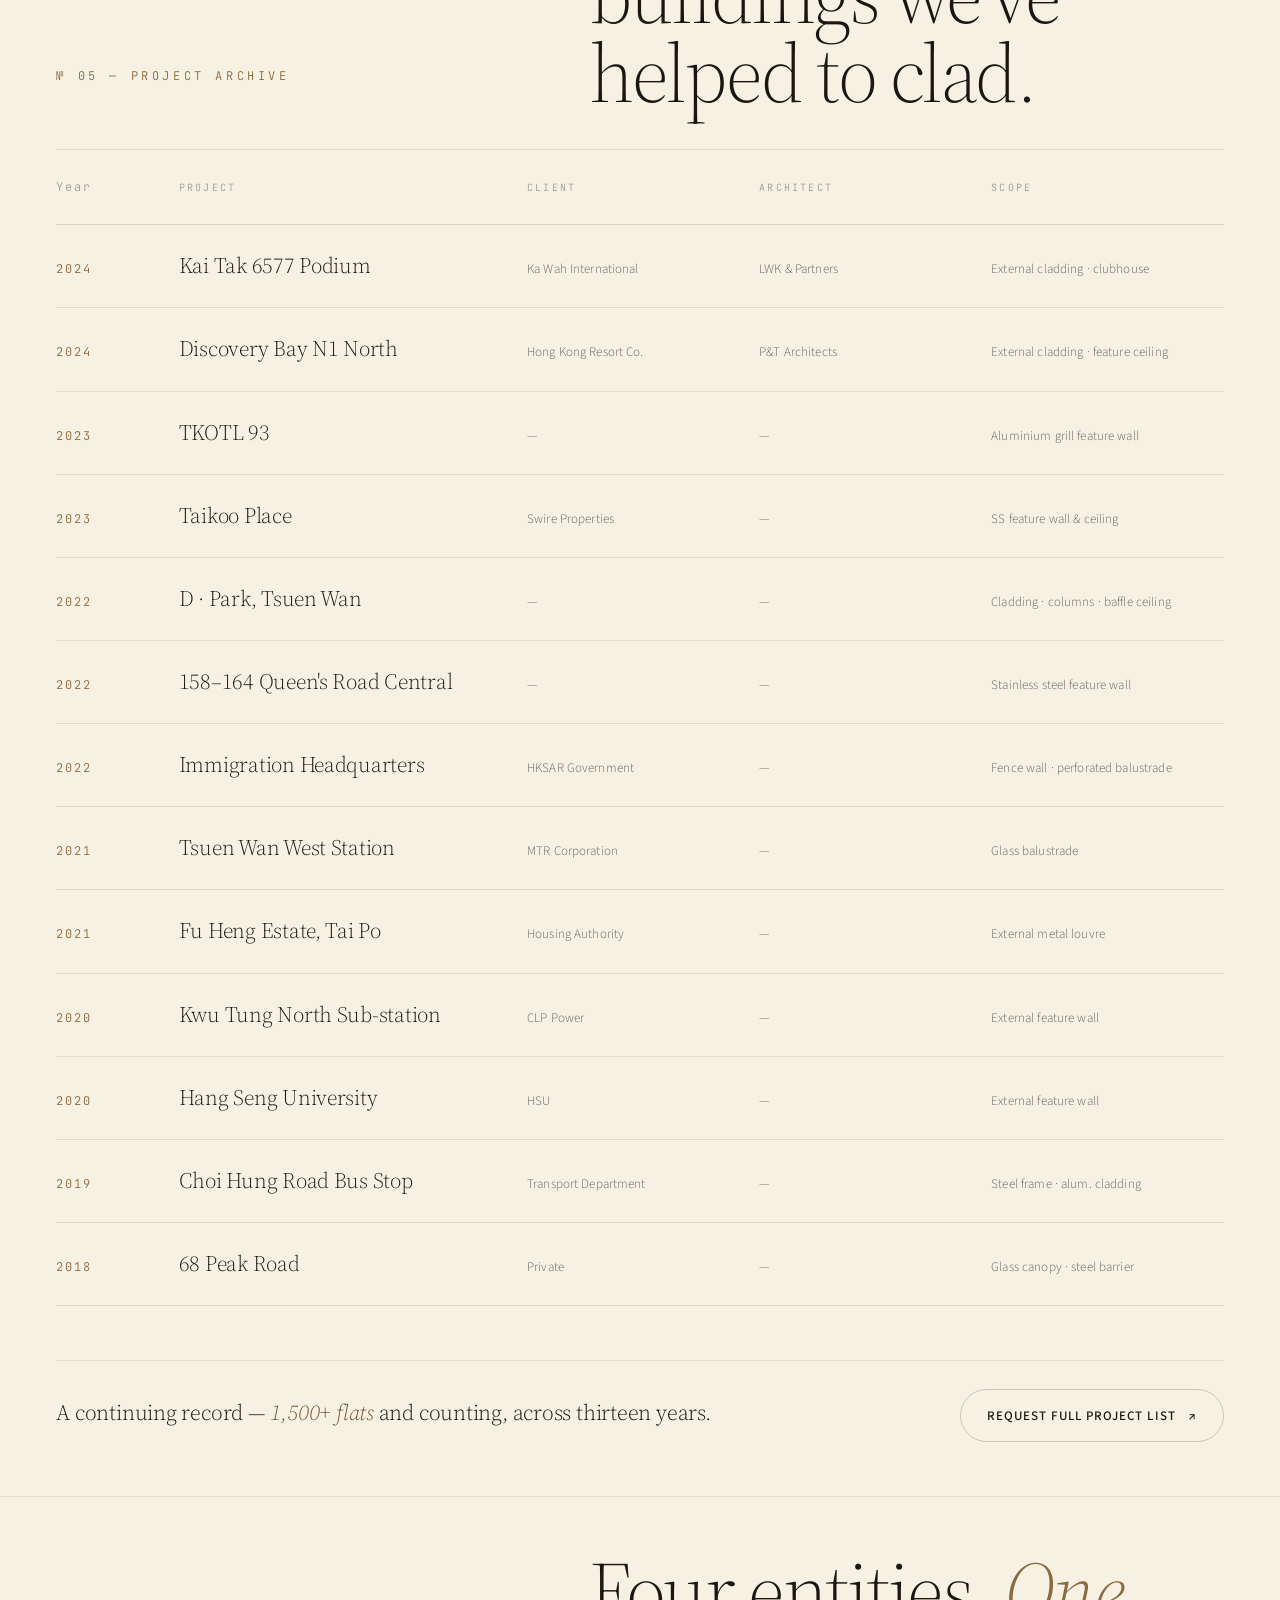
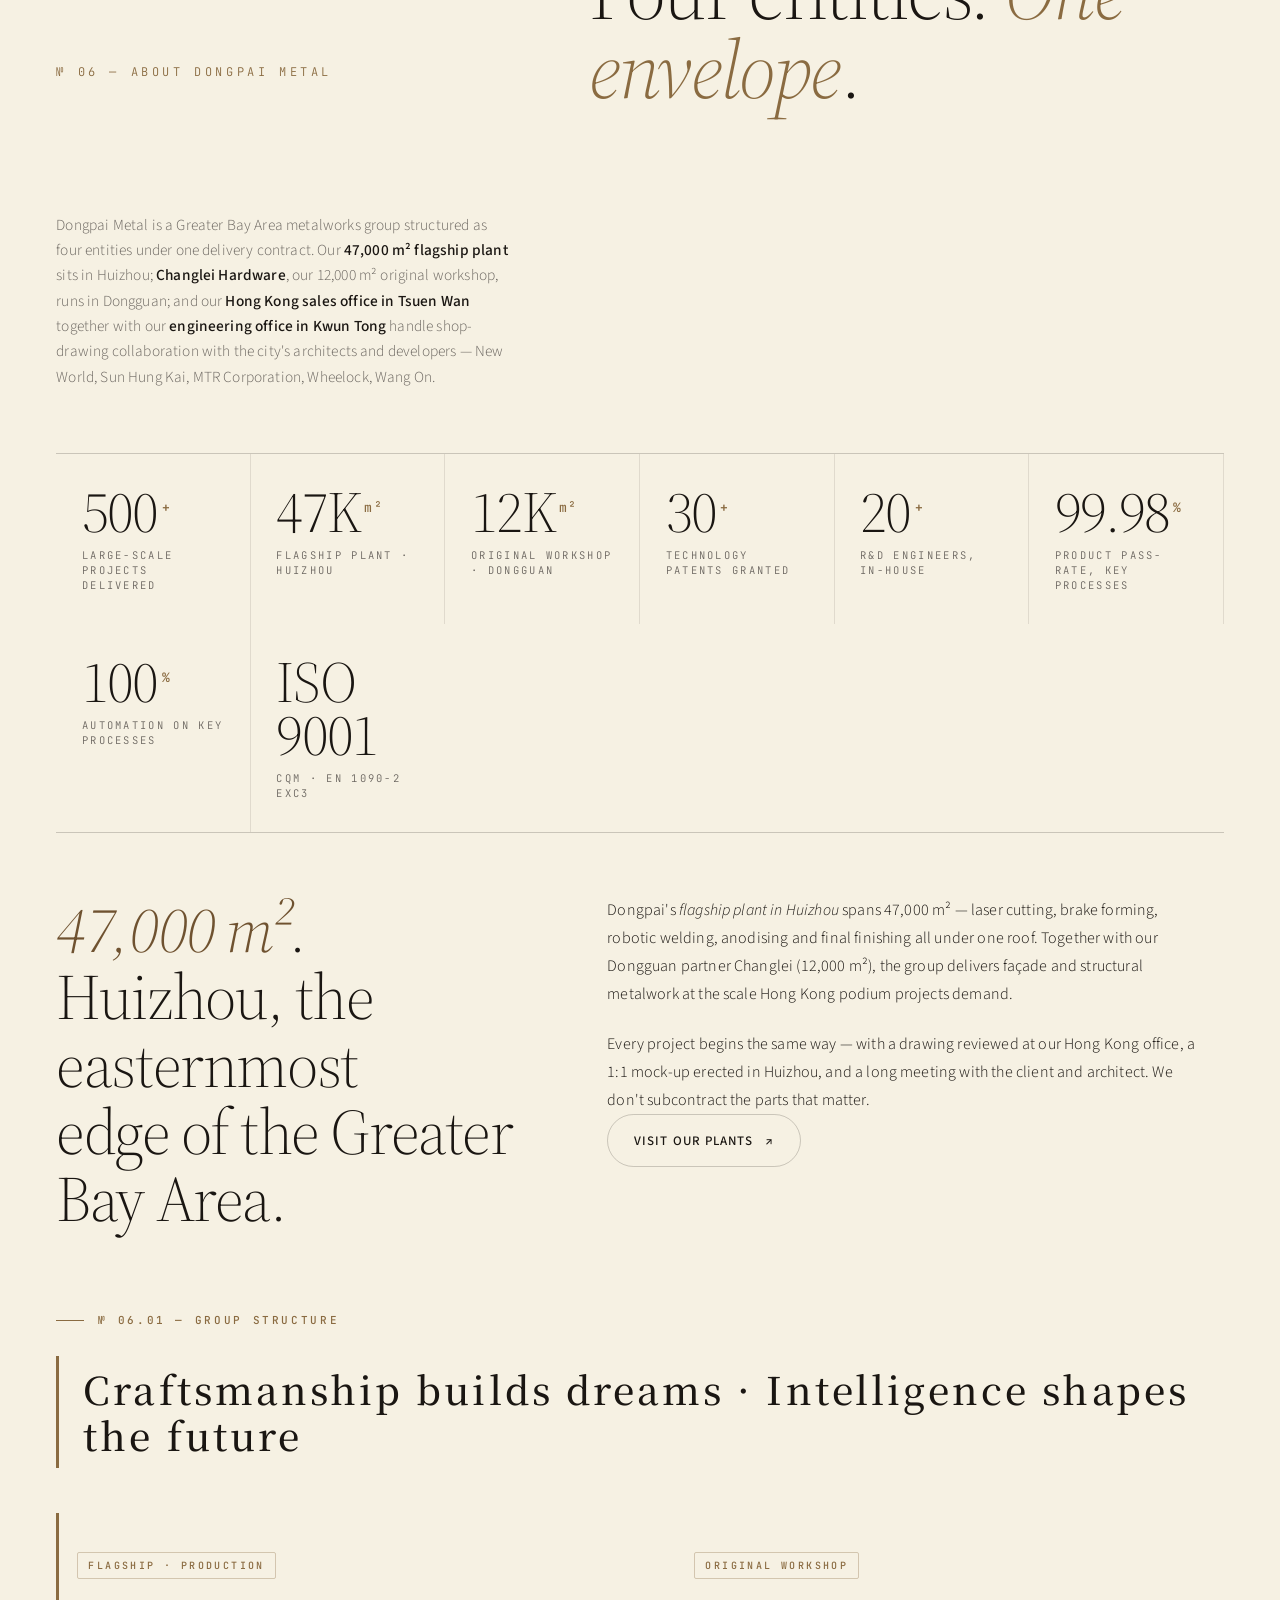
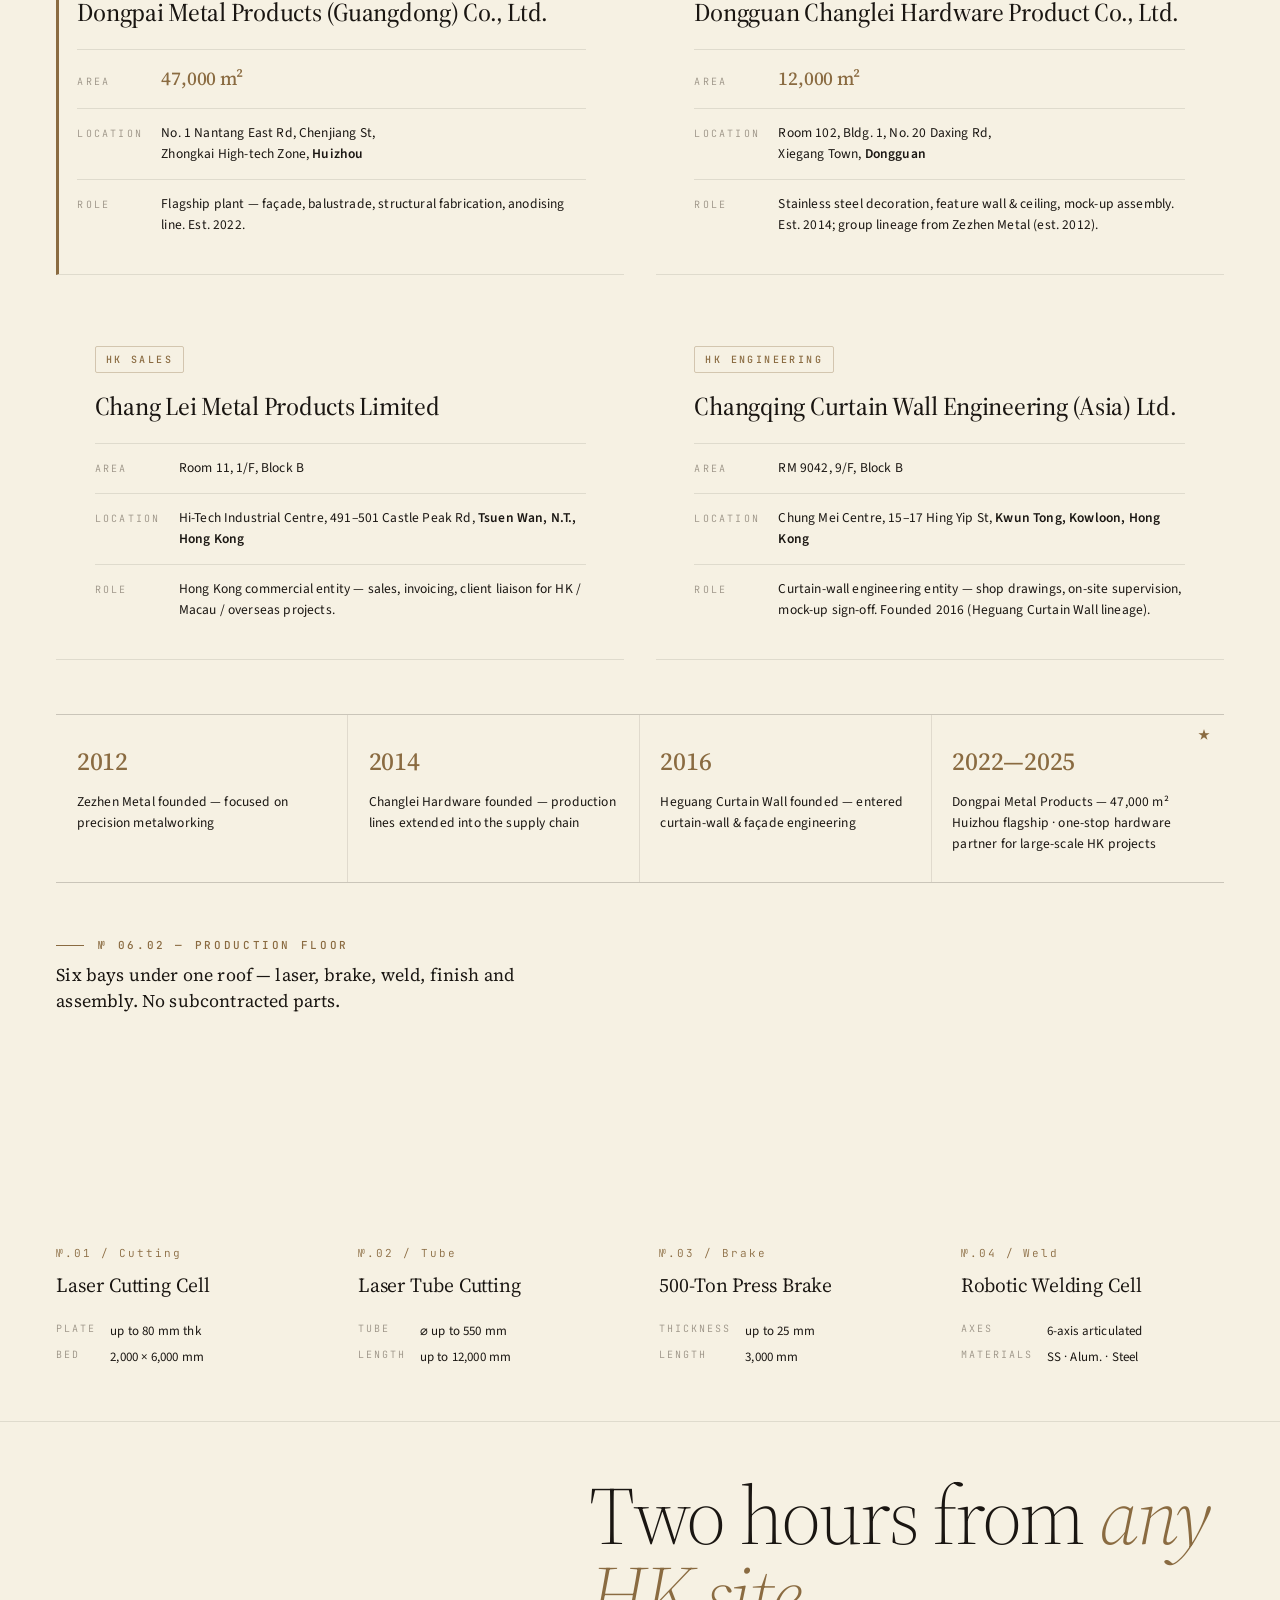
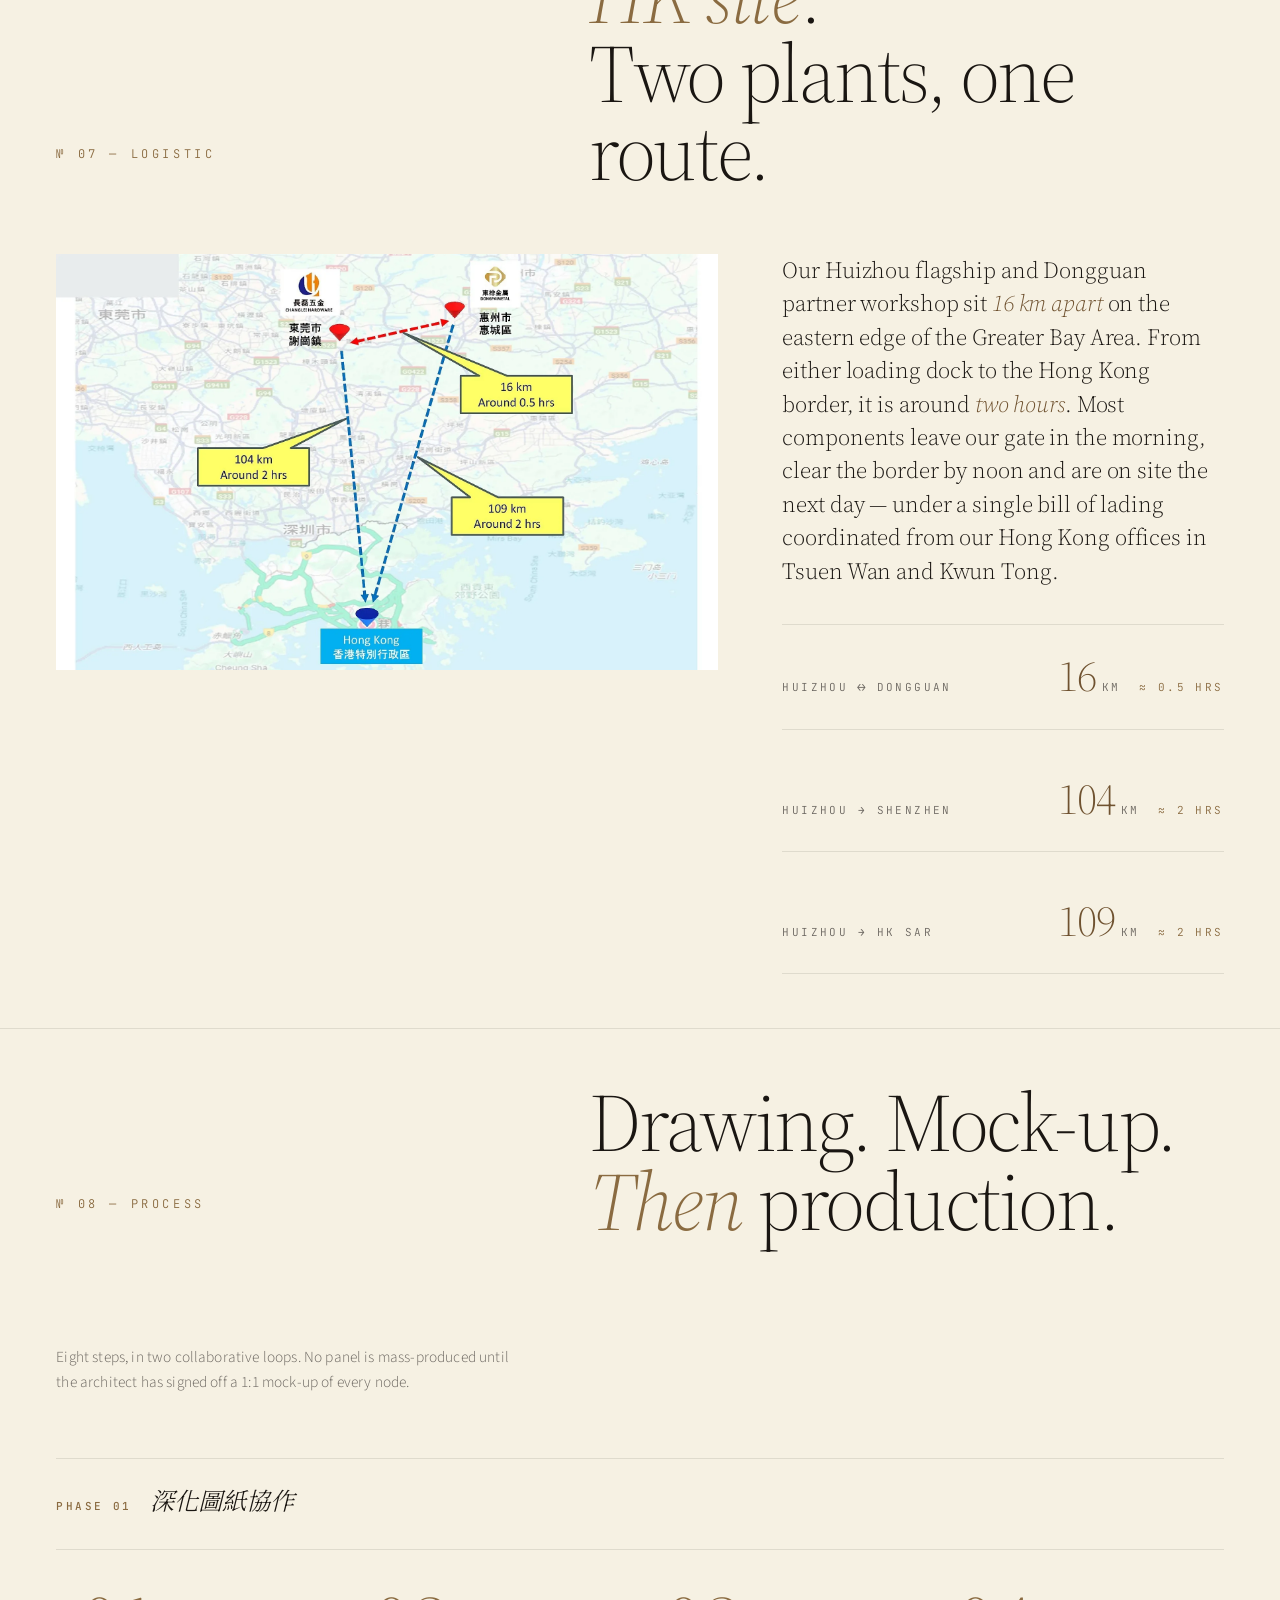
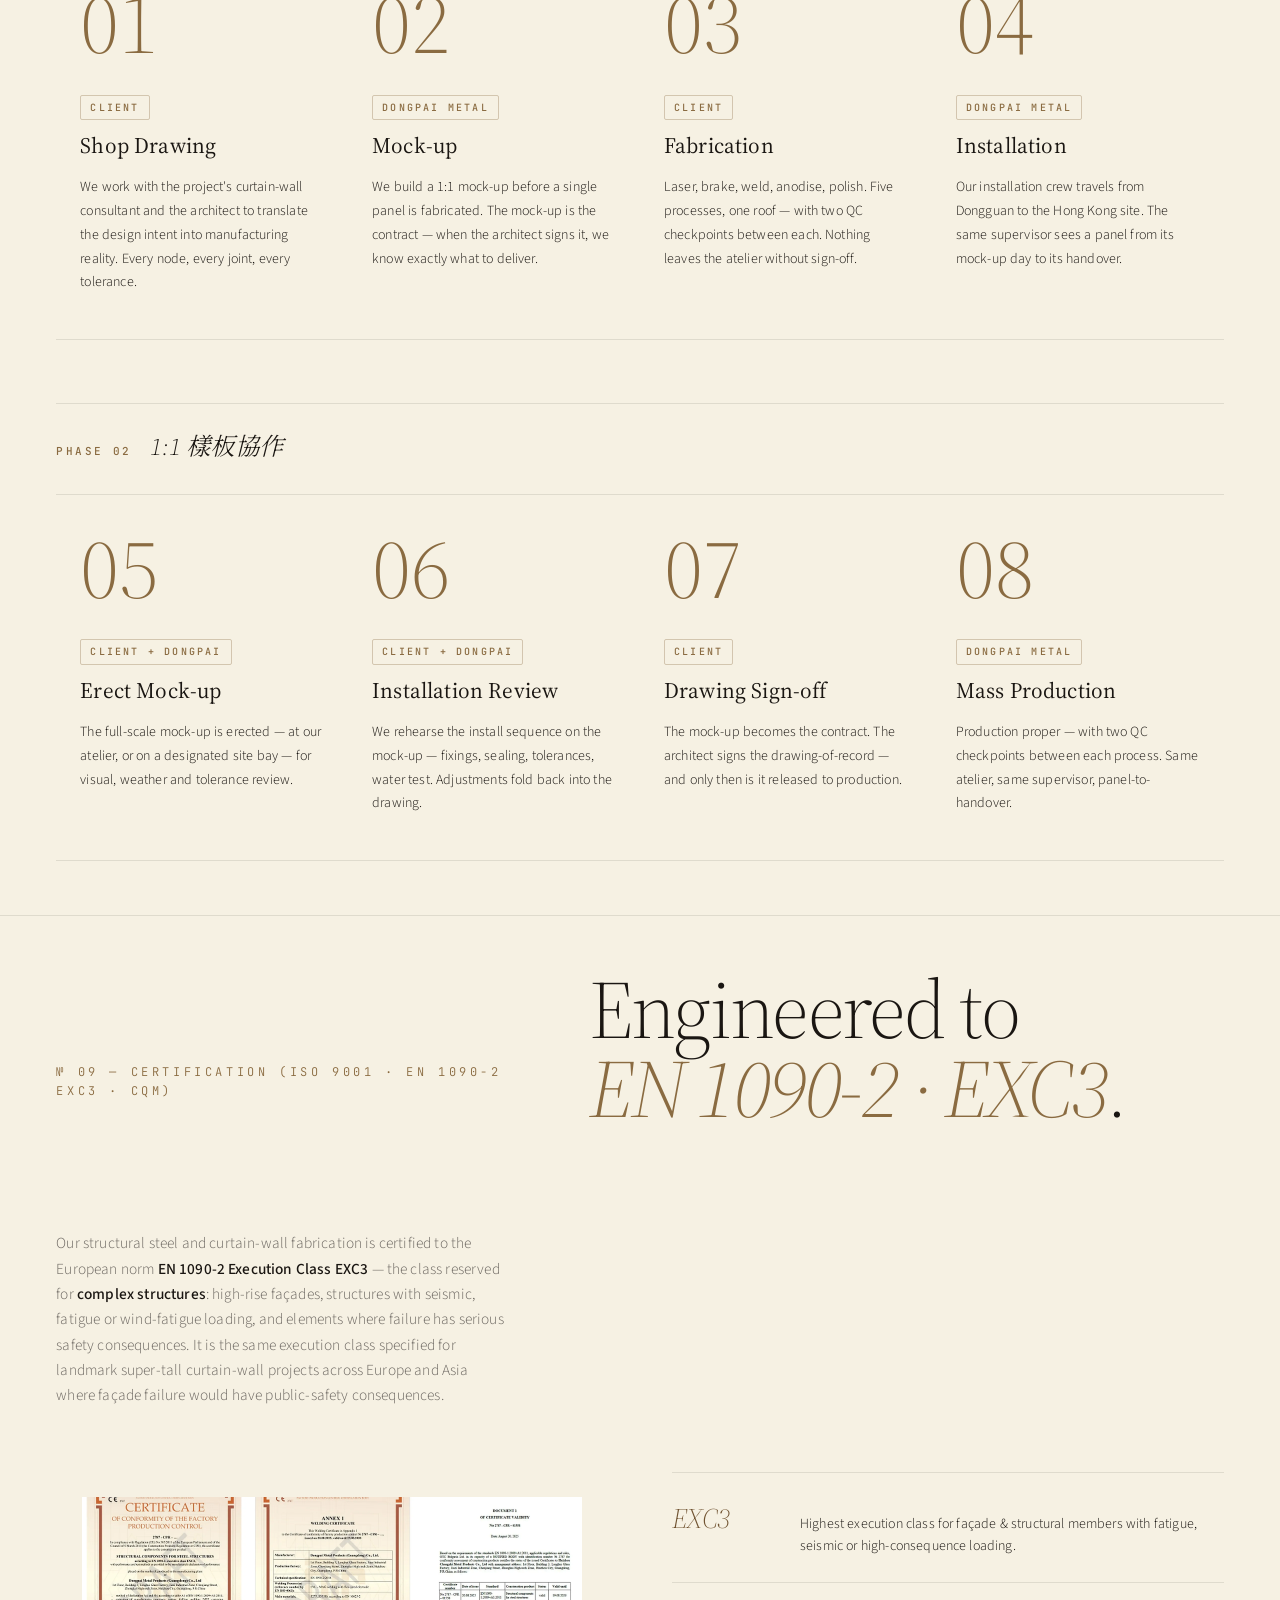
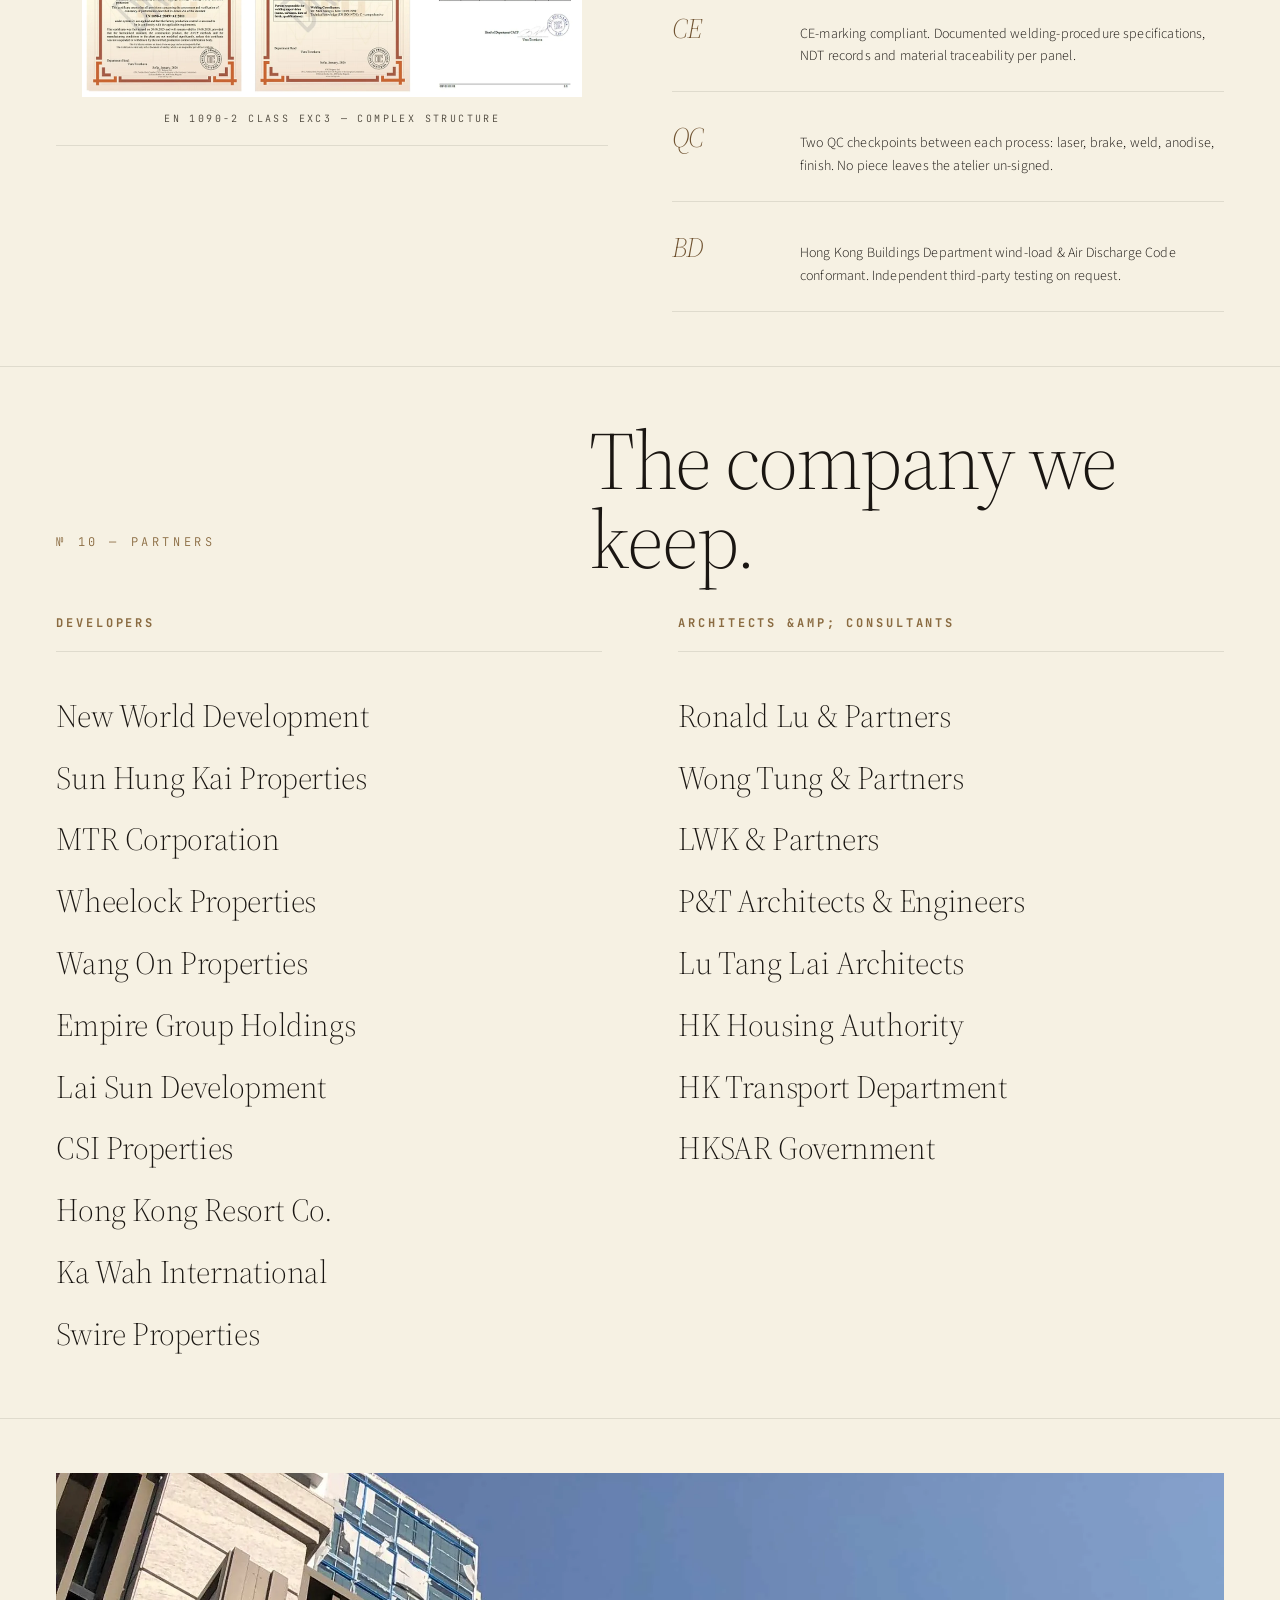
==== commit 1499c3de: "images: empty placeholders for user to fill + remove Inspiration section User: "那些小图做成什么鬼样, 要不你就空出来," ====
--- a/index.html
+++ b/index.html
@@ -44,7 +44,7 @@
 
     <link rel="preconnect" href="https://fonts.googleapis.com" />
     <link rel="preconnect" href="https://fonts.gstatic.com" crossorigin />
-    <link rel="stylesheet" href="styles.css?v=54" />
+    <link rel="stylesheet" href="styles.css?v=55" />
 
     <!-- Schema.org BreadcrumbList for SEO -->
     <script type="application/ld+json">
@@ -273,7 +273,7 @@
           <div class="products-grid">
             <article class="product-card" data-reveal data-stagger>
               <figure class="product-img">
-                <img loading="lazy" decoding="async" src="assets/site/cropped/cullinan-harbour-tower-grey.webp" alt="Aluminium cladding — Cullinan Harbour bronze-anodised tower" width="530" height="890" />
+                <div class="img-placeholder" aria-hidden="true"></div>
                 <span class="product-num">01</span>
               </figure>
               <div class="product-info">
@@ -292,7 +292,7 @@
 
             <article class="product-card" data-reveal data-stagger>
               <figure class="product-img">
-                <img loading="lazy" decoding="async" src="assets/site/cropped/spring-garden-fins-closeup.webp" alt="Balustrade & handrail — vertical bronze balcony fins close-up" width="576" height="410" />
+                <div class="img-placeholder" aria-hidden="true"></div>
                 <span class="product-num">02</span>
               </figure>
               <div class="product-info">
@@ -311,7 +311,7 @@
 
             <article class="product-card" data-reveal data-stagger>
               <figure class="product-img">
-                <img loading="lazy" decoding="async" src="assets/site/cropped/tkotl93-grill-main.webp" alt="AC grill feature wall — TKOTL 93, Tseung Kwan O" width="554" height="414" />
+                <div class="img-placeholder" aria-hidden="true"></div>
                 <span class="product-num">03</span>
               </figure>
               <div class="product-info">
@@ -330,7 +330,7 @@
 
             <article class="product-card" data-reveal data-stagger>
               <figure class="product-img">
-                <img loading="lazy" decoding="async" src="assets/site/cropped/cullinan-ceiling-rhombus.webp" alt="Feature ceiling — Cullinan Harbour rhombic suspended metal" width="572" height="450" />
+                <div class="img-placeholder" aria-hidden="true"></div>
                 <span class="product-num">04</span>
               </figure>
               <div class="product-info">
@@ -349,7 +349,7 @@
 
             <article class="product-card" data-reveal data-stagger>
               <figure class="product-img">
-                <img loading="lazy" decoding="async" src="assets/site/cropped/queens-rd-ss-1.webp" alt="Stainless steel decoration — 158-164 Queen's Road Central feature wall" width="362" height="476" />
+                <div class="img-placeholder" aria-hidden="true"></div>
                 <span class="product-num">05</span>
               </figure>
               <div class="product-info">
@@ -454,29 +454,6 @@
         </div>
       </section>
 
-      <!-- ════════ MATERIAL INSPIRATION ════════
-           Aesthetic-reference strip — CC0 photos (Unsplash) of metal facades
-           we draw aesthetic standards from. NOT Dongpai project photos —
-           labeled as inspiration so it's never mistaken for completed work. -->
-      <section class="inspiration">
-        <div class="section-inner">
-          <div class="inspiration-head" data-reveal>
-            <p class="section-num" data-i18n="inspirationNum">№ 03.5 — Material Inspiration</p>
-            <p class="inspiration-lead" data-i18n="inspirationLead">
-              The aesthetic standards we build to. References, not projects.
-            </p>
-          </div>
-          <div class="inspiration-strip" data-reveal>
-            <figure><img loading="lazy" src="assets/site/inspiration/mood-aluminium-folds.webp" alt="Aluminium folded panel facade — aesthetic reference" width="1600" height="2683" /></figure>
-            <figure><img loading="lazy" src="assets/site/inspiration/mood-brass-pyramid.webp" alt="Brass-tone metal facade — aesthetic reference" width="1600" height="1067" /></figure>
-            <figure><img loading="lazy" src="assets/site/inspiration/mood-grey-diamond.webp" alt="Grey diamond pattern cladding — aesthetic reference" width="1600" height="1091" /></figure>
-            <figure><img loading="lazy" src="assets/site/inspiration/mood-zigzag-striped.webp" alt="Zigzag striped metal panels — aesthetic reference" width="1600" height="1066" /></figure>
-            <figure><img loading="lazy" src="assets/site/inspiration/mood-glass-window.webp" alt="Glass and metal window grid — aesthetic reference" width="1600" height="2133" /></figure>
-            <figure><img loading="lazy" src="assets/site/inspiration/mood-blue-glass.webp" alt="Modern blue glass curtain wall — aesthetic reference" width="1600" height="1066" /></figure>
-          </div>
-        </div>
-      </section>
-
       <!-- ════════ SELECTED WORK ════════ -->
       <section class="work" id="work">
         <div class="section-inner">
@@ -491,7 +468,7 @@
           <article class="work-spread" data-reveal>
             <a class="work-img-link" href="work/deep-water-pavilia.html" aria-label="View deep-water-pavilia project page"><figure class="work-img">
               <span class="work-img-tag" data-i18n="work1Tag">South Side · Phase 5</span>
-              <img loading="lazy" decoding="async" src="assets/site/cropped/deep-water-pavilia-tower.webp" alt="Deep Water Pavilia tower above Wong Chuk Hang MTR podium — bronze balcony, AC grill, pipe-duct cladding" width="580" height="880" />
+              <div class="img-placeholder" aria-hidden="true"></div>
             </figure></a>
             <div class="work-info">
               <span class="num">№.001 — 2023 / 2025</span>
@@ -514,7 +491,7 @@
           <article class="work-spread flip work-spread--portrait" data-reveal>
             <a class="work-img-link" href="work/cullinan-harbour.html" aria-label="View cullinan-harbour project page"><figure class="work-img">
               <span class="work-img-tag" data-i18n="work2Tag">Kai Tak · 6551</span>
-              <img loading="lazy" decoding="async" src="assets/site/cropped/cullinan-harbour-tower-grey.webp" alt="Cullinan Harbour Kai Tak 6551 — bronze-anodised tower at podium level" width="530" height="890" />
+              <div class="img-placeholder" aria-hidden="true"></div>
             </figure></a>
             <div class="work-info">
               <span class="num">№.002 — 2024</span>
@@ -537,7 +514,7 @@
           <article class="work-spread" data-reveal>
             <a class="work-img-link" href="work/101-kings-road.html" aria-label="View 101-kings-road project page"><figure class="work-img">
               <span class="work-img-tag" data-i18n="work3Tag">North Point</span>
-              <img loading="lazy" decoding="async" src="assets/site/cropped/spring-garden-fins-closeup.webp" alt="101 King's Road — vertical bronze balcony fins close-up" width="576" height="410" />
+              <div class="img-placeholder" aria-hidden="true"></div>
             </figure></a>
             <div class="work-info">
               <span class="num">№.003 — 2024</span>
@@ -560,7 +537,7 @@
           <article class="work-spread flip work-spread--portrait" data-reveal>
             <a class="work-img-link" href="work/spring-garden-lane.html" aria-label="View spring-garden-lane project page"><figure class="work-img">
               <span class="work-img-tag" data-i18n="work4Tag">Wan Chai</span>
-              <img loading="lazy" decoding="async" src="assets/site/cropped/spring-garden-tower.webp" alt="38 Spring Garden Lane Wan Chai — feature wall, column cladding, ceiling and balcony" width="552" height="890" />
+              <div class="img-placeholder" aria-hidden="true"></div>
             </figure></a>
             <div class="work-info">
               <span class="num">№.004 — 2023</span>
@@ -583,7 +560,7 @@
           <article class="work-spread" data-reveal>
             <a class="work-img-link" href="work/phoenext.html" aria-label="View phoenext project page"><figure class="work-img">
               <span class="work-img-tag" data-i18n="work5Tag">Wong Tai Sin</span>
-              <img loading="lazy" decoding="async" src="assets/site/cropped/dpark-cladding.webp" alt="Phoenext Wong Tai Sin — bronze external cladding (similar Dongpai work)" width="552" height="476" />
+              <div class="img-placeholder" aria-hidden="true"></div>
             </figure></a>
             <div class="work-info">
               <span class="num">№.005 — 2023</span>
@@ -907,7 +884,7 @@
           <!-- Equipment: 4 equal cards, each ONE single photo per module -->
           <div class="studio-grid">
             <article class="equip" data-reveal data-stagger>
-              <div class="equip-img"><img loading="lazy" decoding="async" src="assets/site/equip-laser.webp" alt="Laser cutting cell — 80mm plate, 2000×6000mm bed" width="2000" height="1125" /></div>
+              <div class="equip-img"><div class="img-placeholder" aria-hidden="true"></div></div>
               <span class="equip-num">№.01 / Cutting</span>
               <h4 data-i18n="equip1Name">Laser Cutting Cell</h4>
               <dl>
@@ -917,7 +894,7 @@
             </article>
 
             <article class="equip" data-reveal data-stagger>
-              <div class="equip-img"><img loading="lazy" decoding="async" src="assets/site/cropped/equip-laser-tube.webp" alt="Laser tube cutting — Ø550mm, 12,000mm length" width="480" height="360" /></div>
+              <div class="equip-img"><div class="img-placeholder" aria-hidden="true"></div></div>
               <span class="equip-num">№.02 / Tube</span>
               <h4 data-i18n="equip2Name">Laser Tube Cutting</h4>
               <dl>
@@ -927,7 +904,7 @@
             </article>
 
             <article class="equip" data-reveal data-stagger>
-              <div class="equip-img"><img loading="lazy" decoding="async" src="assets/site/cropped/equip-500ton-bending.webp" alt="500-ton press brake — 25mm bend thickness, 3000mm length" width="462" height="358" /></div>
+              <div class="equip-img"><div class="img-placeholder" aria-hidden="true"></div></div>
               <span class="equip-num">№.03 / Brake</span>
               <h4 data-i18n="equip3Name">500-Ton Press Brake</h4>
               <dl>
@@ -937,7 +914,7 @@
             </article>
 
             <article class="equip" data-reveal data-stagger>
-              <div class="equip-img"><img loading="lazy" decoding="async" src="assets/site/equip-welder.webp" alt="Robotic welding cell — 6-axis articulated arm" width="2000" height="1334" /></div>
+              <div class="equip-img"><div class="img-placeholder" aria-hidden="true"></div></div>
               <span class="equip-num">№.04 / Weld</span>
               <h4 data-i18n="equip4Name">Robotic Welding Cell</h4>
               <dl>
@@ -1373,7 +1350,7 @@
       </div>
     </footer>
 
-    <script src="script.js?v=54"></script>
+    <script src="script.js?v=55"></script>
 
     <!-- Google Analytics 4 stub — replace G-XXXXXXXXXX with the real measurement ID before un-commenting.
          Left disabled until a real GA4 property is provisioned so that no broken tag fires on production.
--- a/styles.css
+++ b/styles.css
@@ -4136,3 +4136,29 @@
   filter: grayscale(0);
   transform: scale(1.03);
 }
+
+/* ═════════════════════════════════════════════════════════════
+   Empty image placeholders — user will upload real images.
+   Just clean paper-toned spaces, no text, no border, no dashed line.
+   ═════════════════════════════════════════════════════════════ */
+.img-placeholder {
+  width: 100%;
+  height: 100%;
+  background: var(--paper-3);
+  min-height: 220px;
+  aspect-ratio: 4 / 3;
+  display: block;
+}
+.product-img .img-placeholder { aspect-ratio: 4 / 5; }
+.work-img .img-placeholder { aspect-ratio: 16 / 10; min-height: 280px; }
+.equip-img .img-placeholder { aspect-ratio: 4 / 3; min-height: 180px; }
+
+/* Override prior aggressive max-height / object-fit:contain rules — they're
+   irrelevant now since there are no <img> elements in cap/work/equip. */
+.product-img,
+.work-img,
+.equip-img {
+  background: transparent !important;
+  padding: 0 !important;
+  aspect-ratio: unset !important;
+}
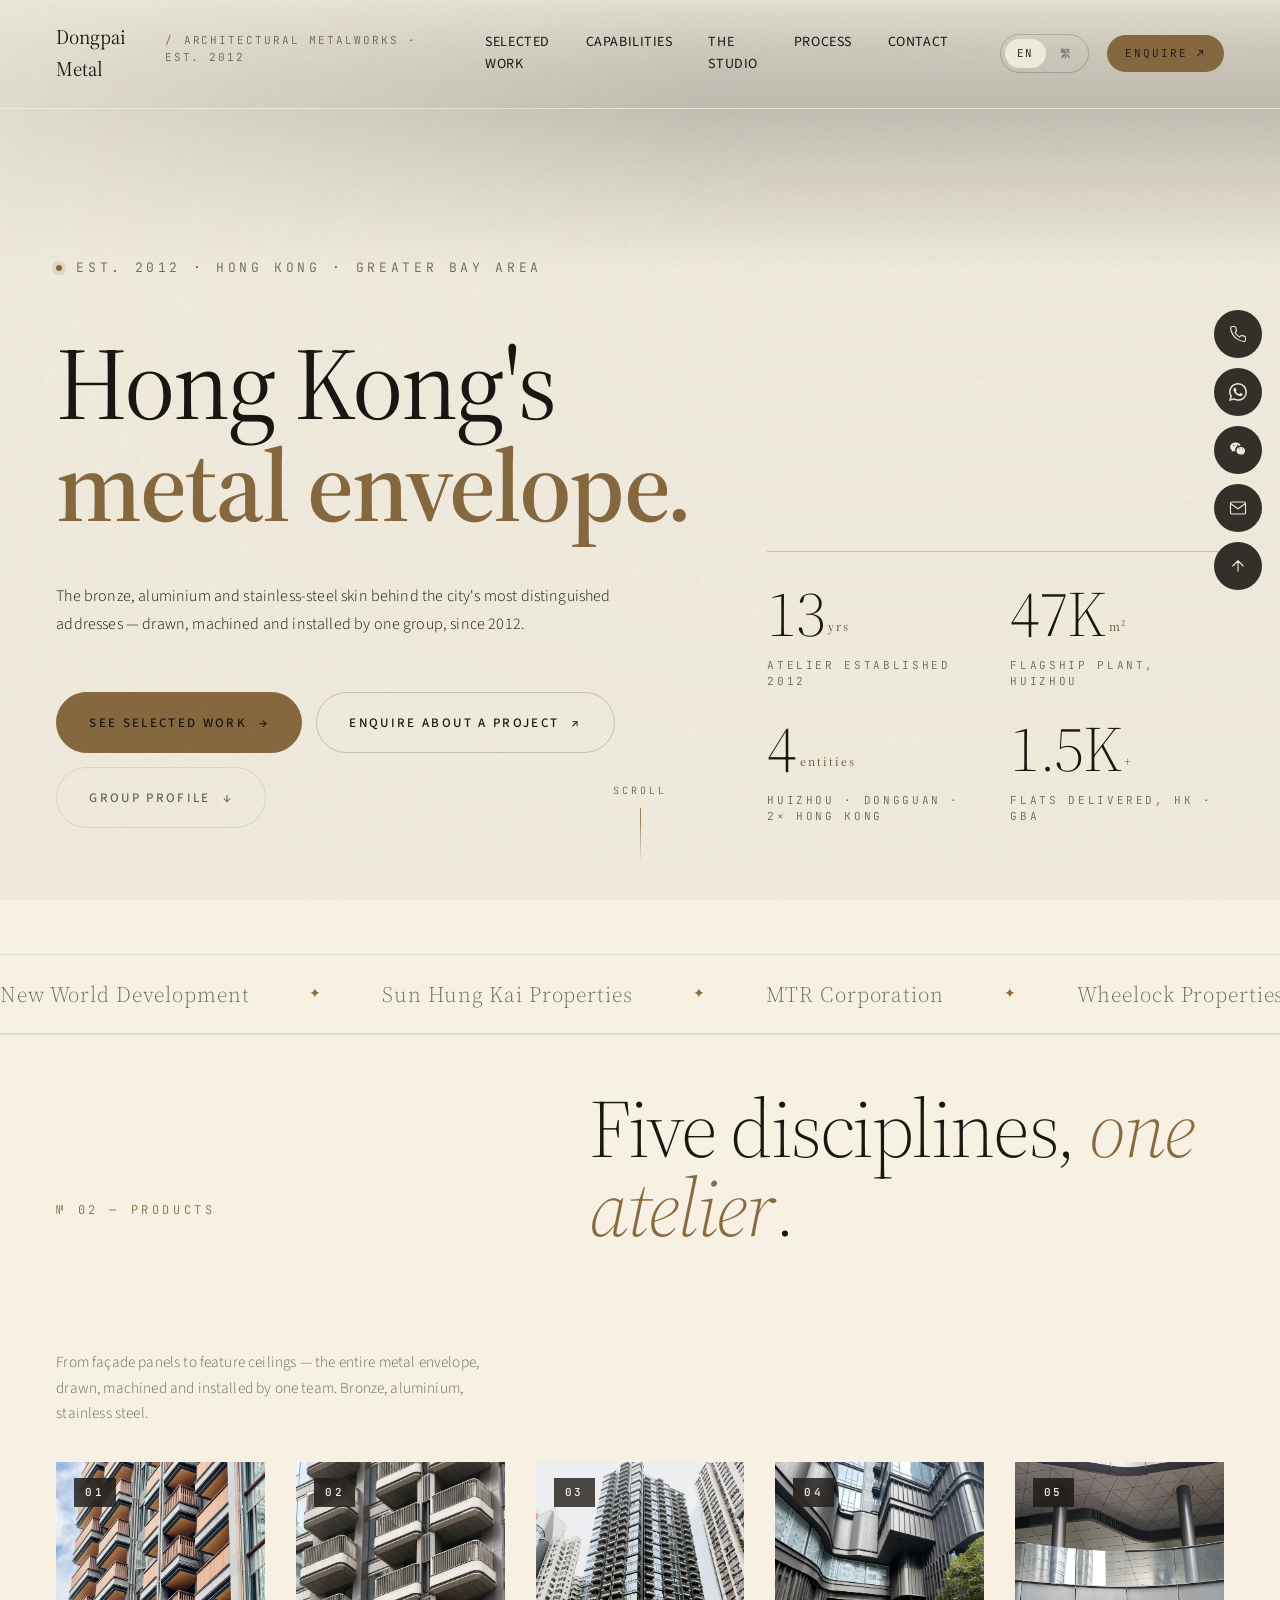
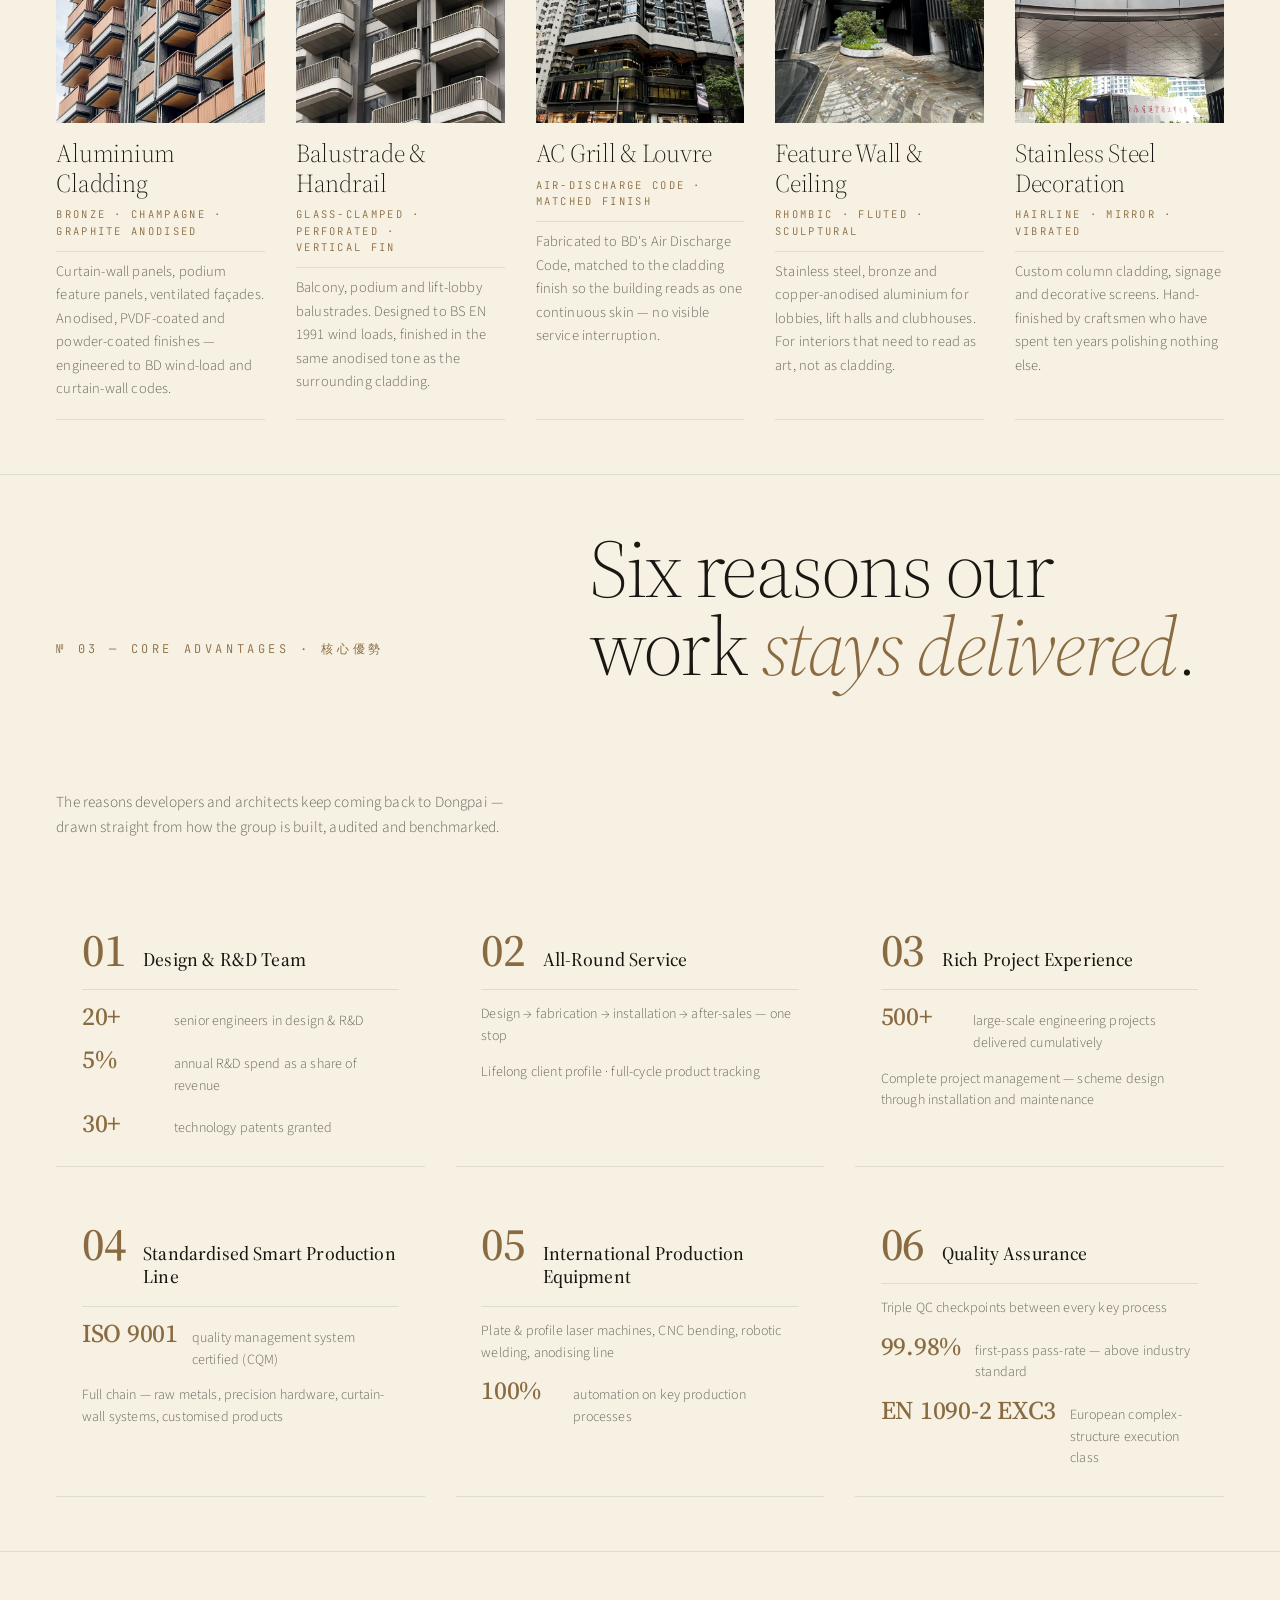
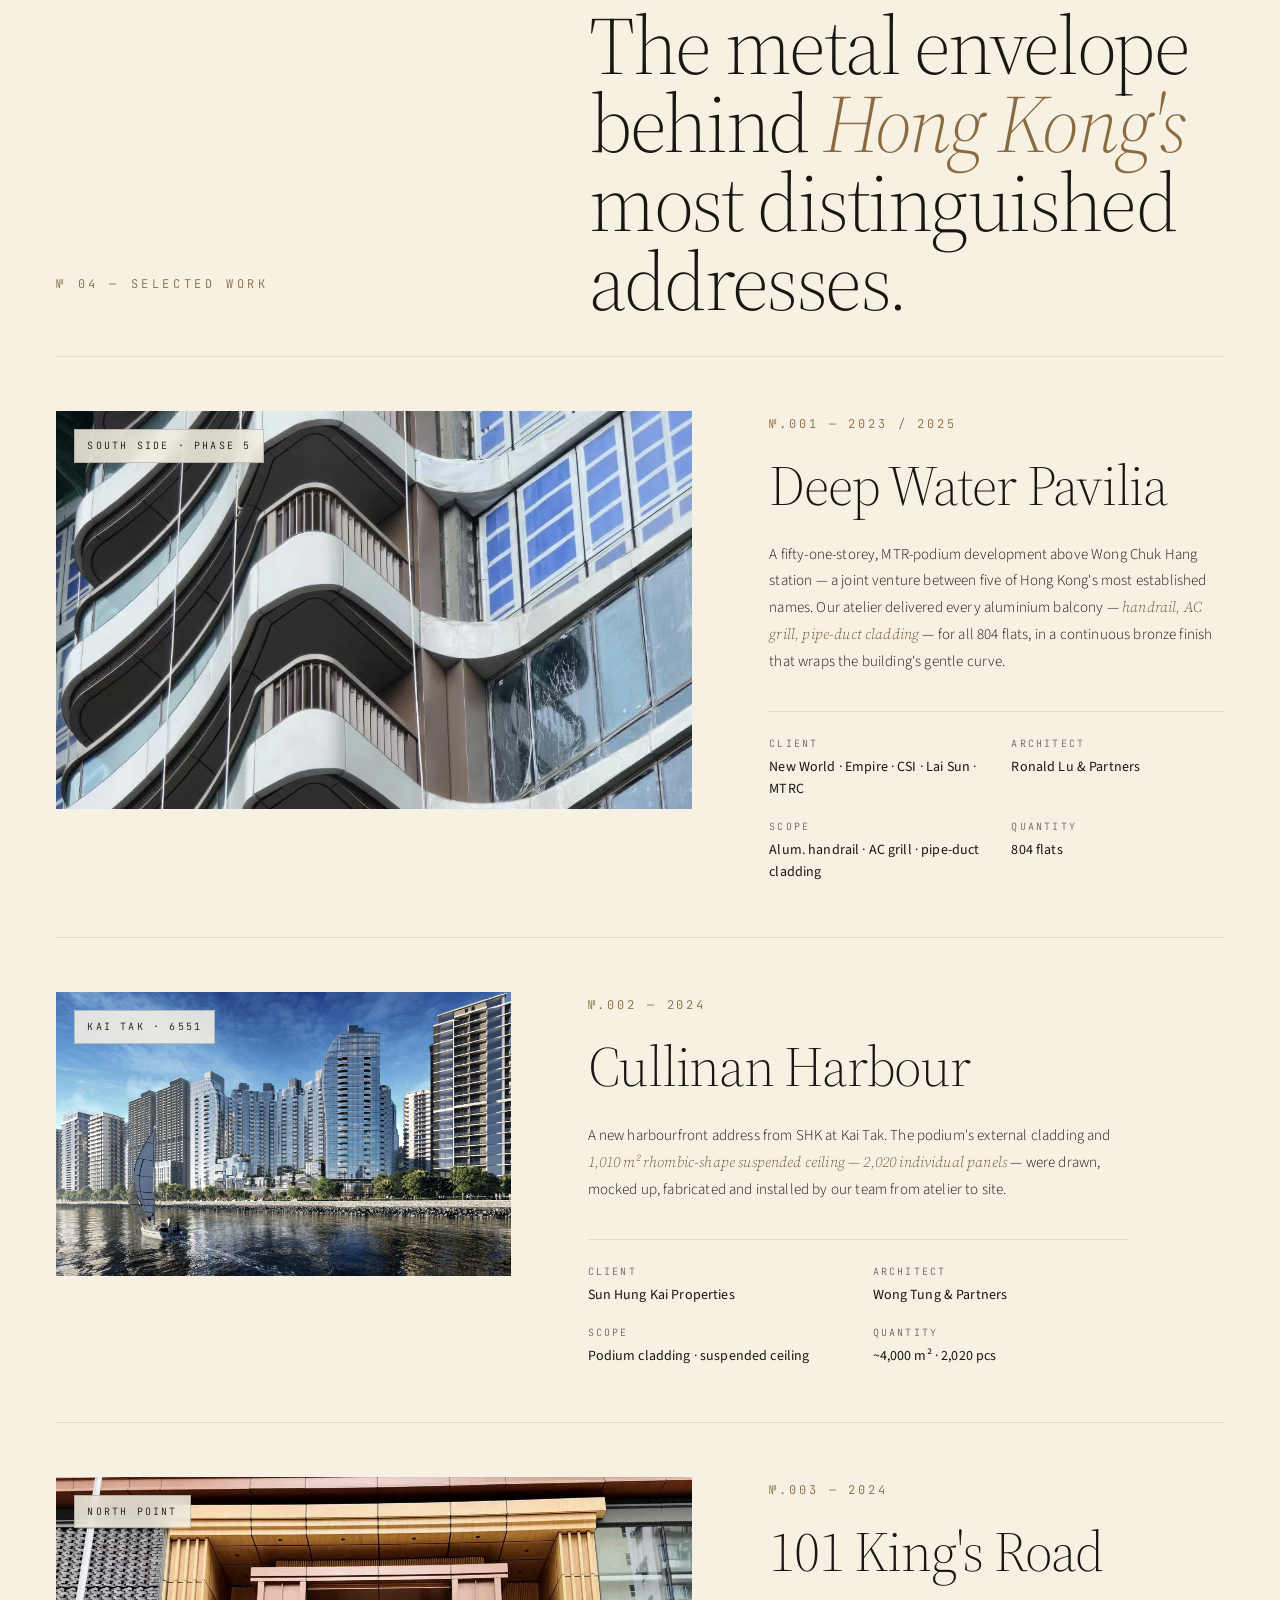
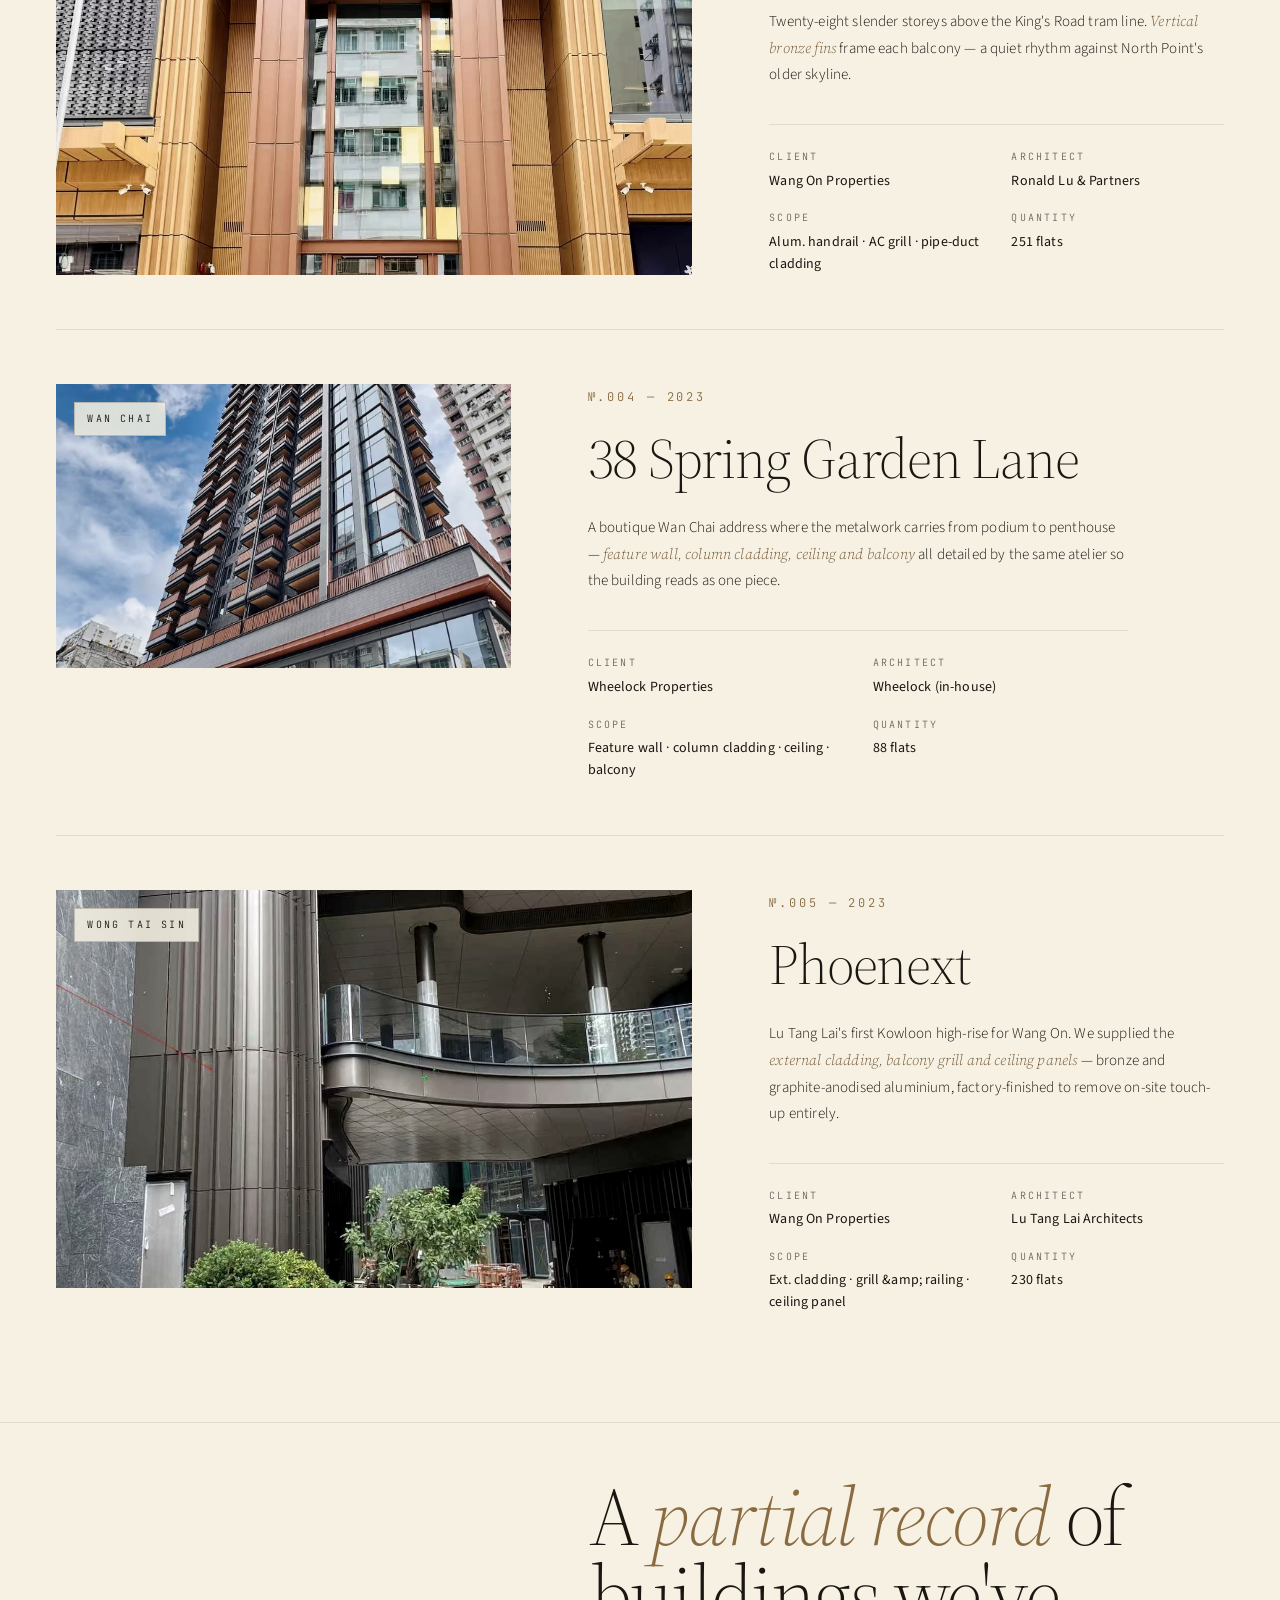
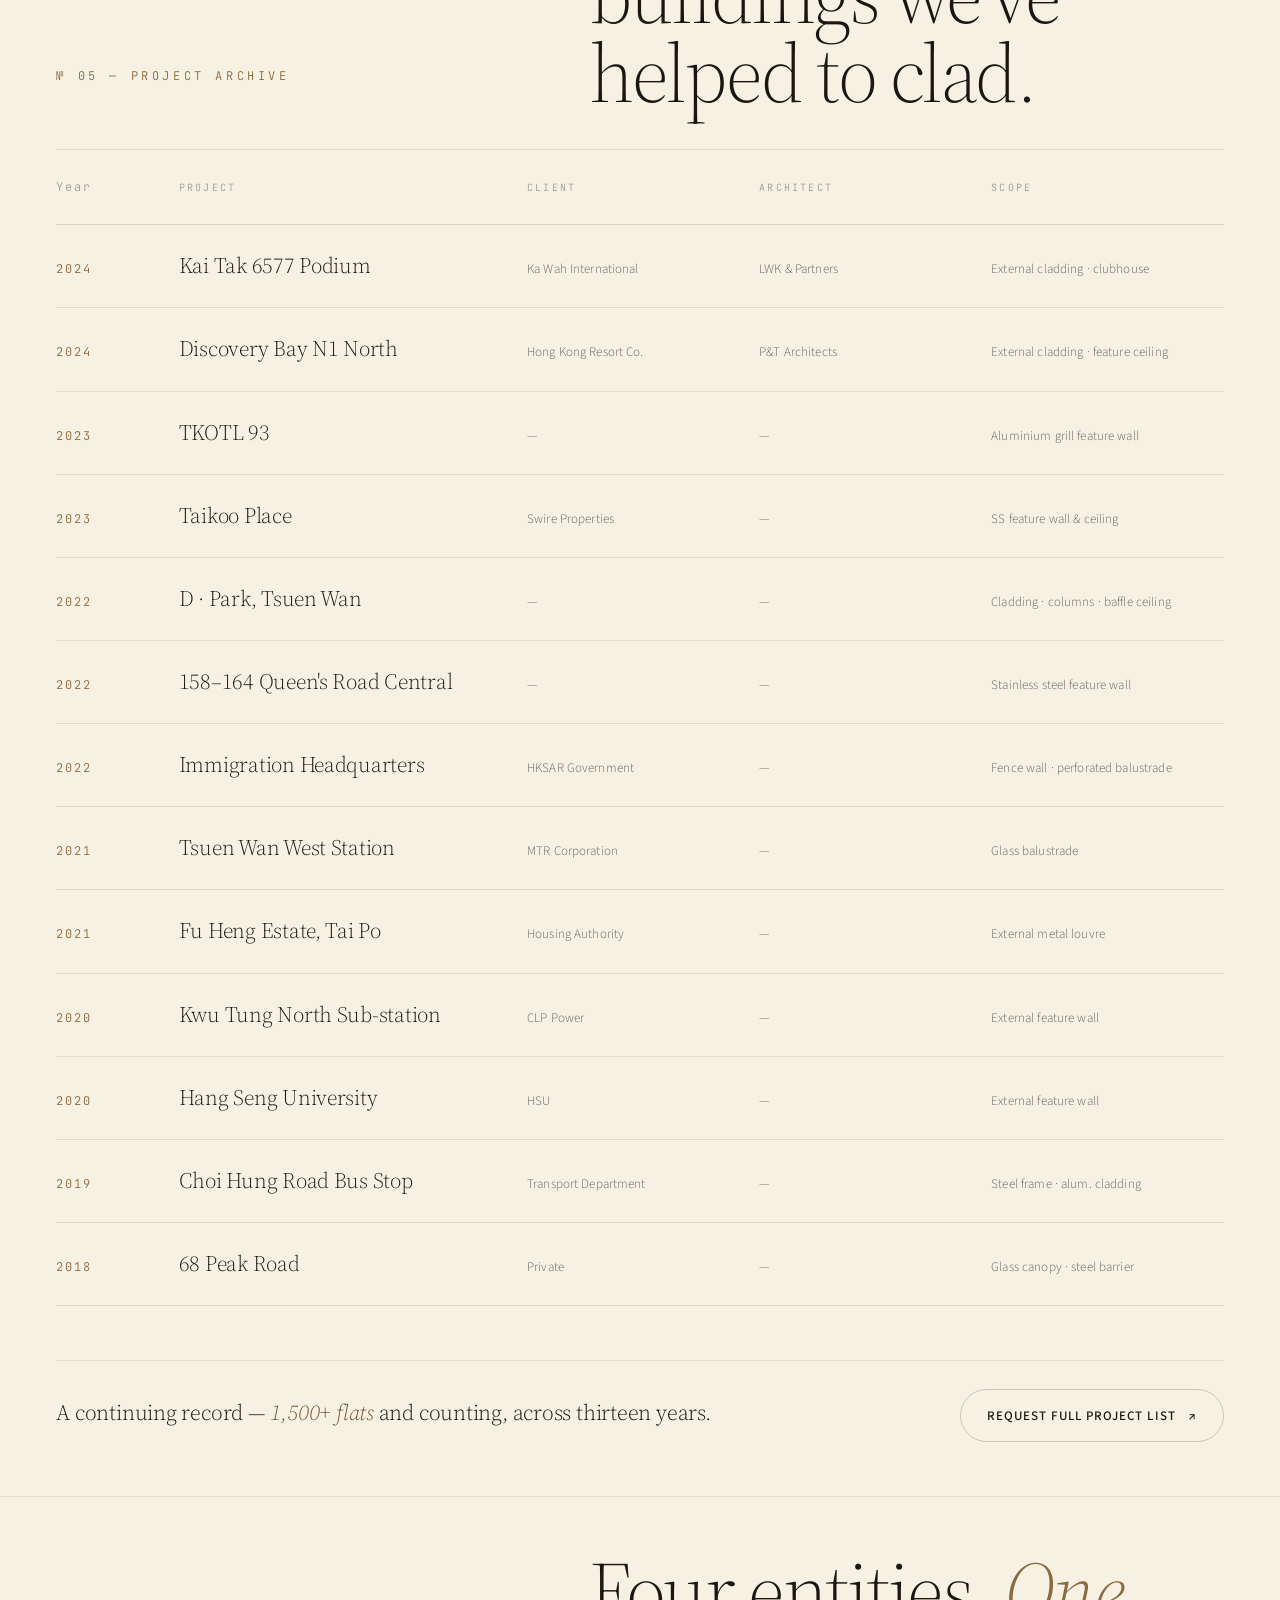
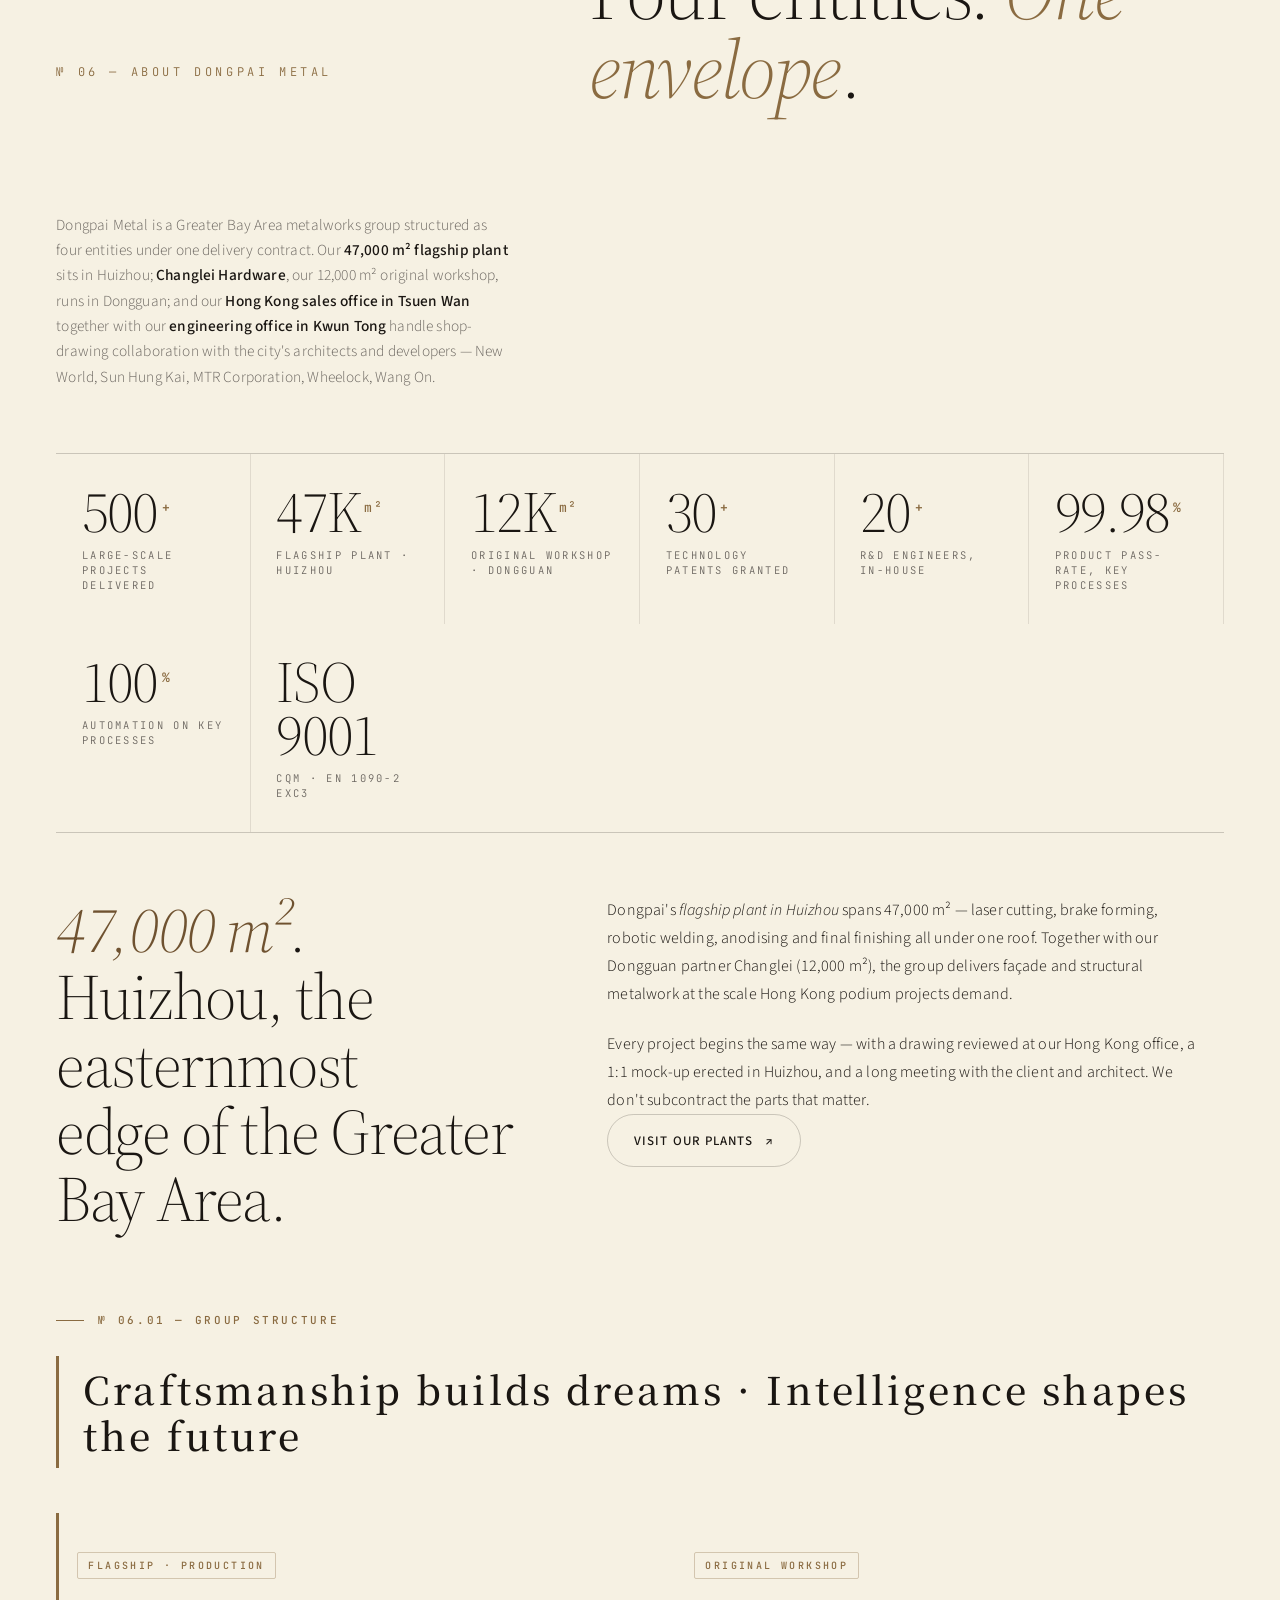
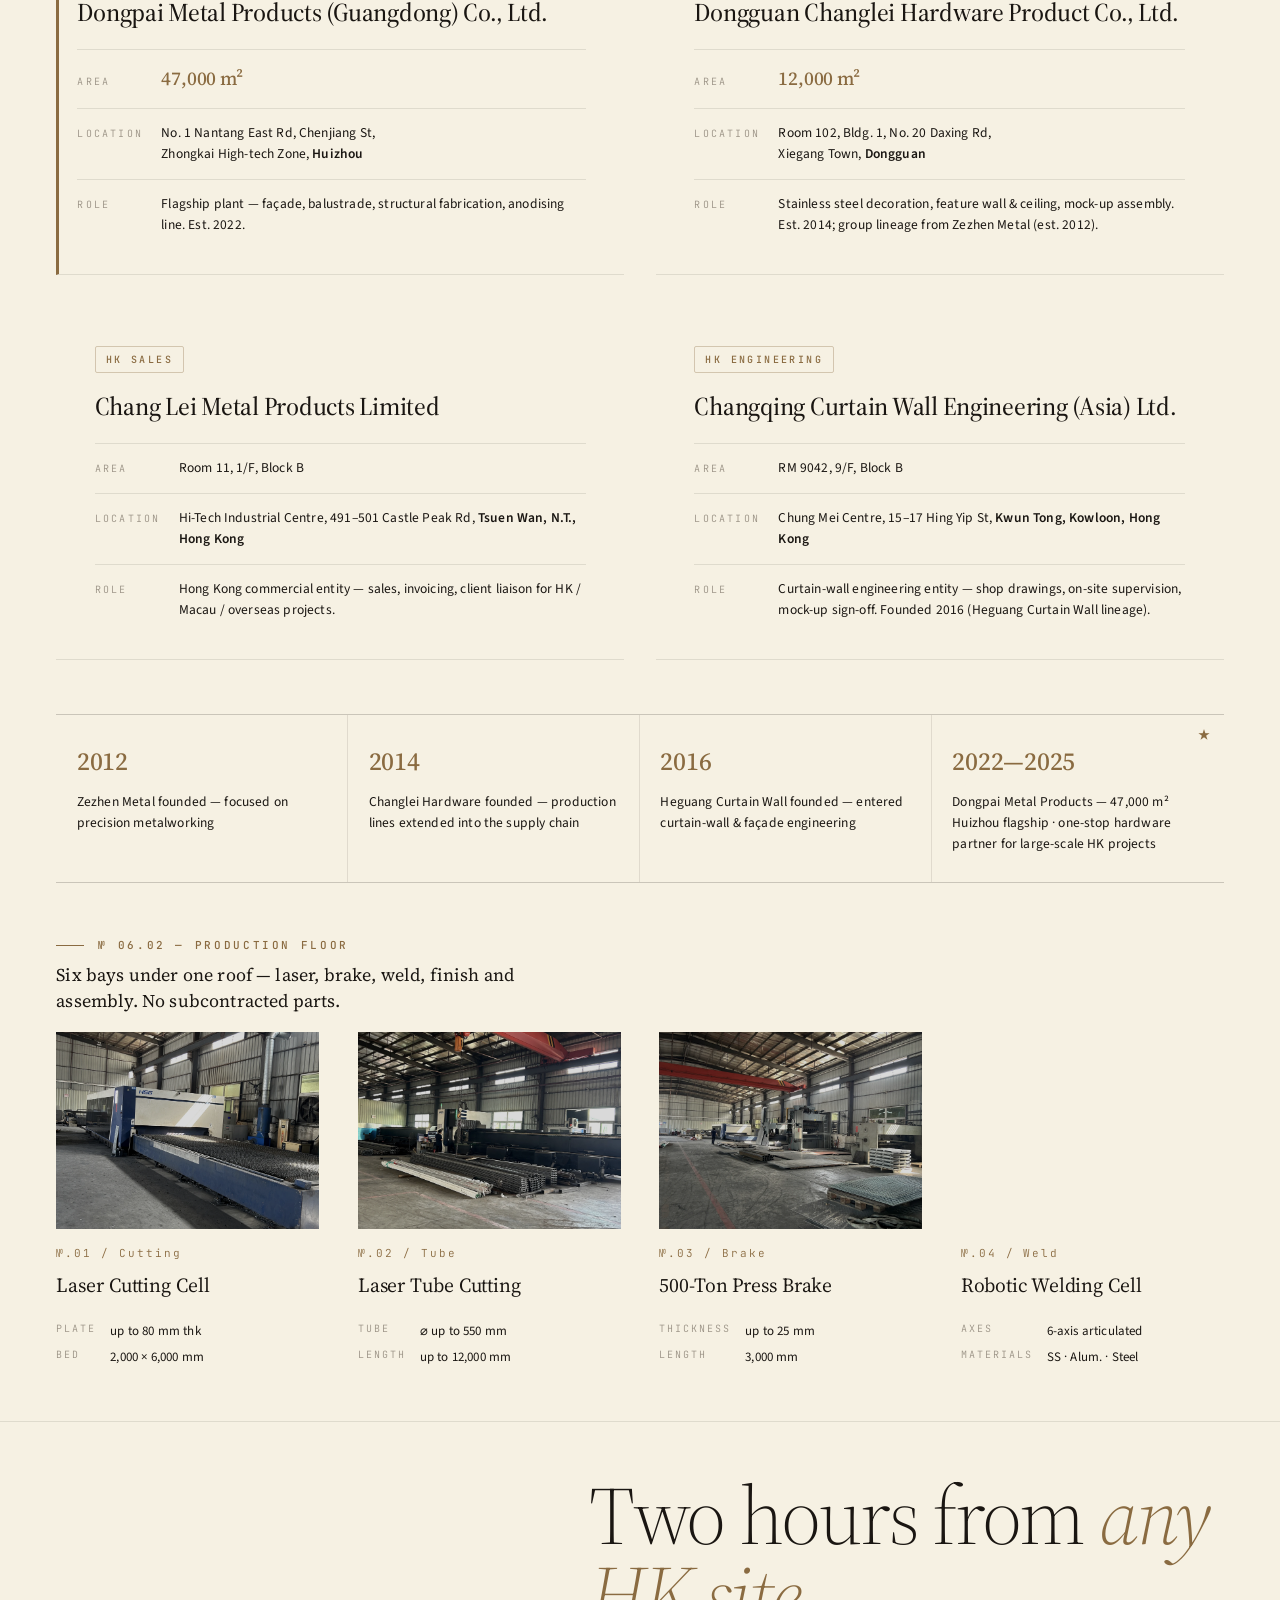
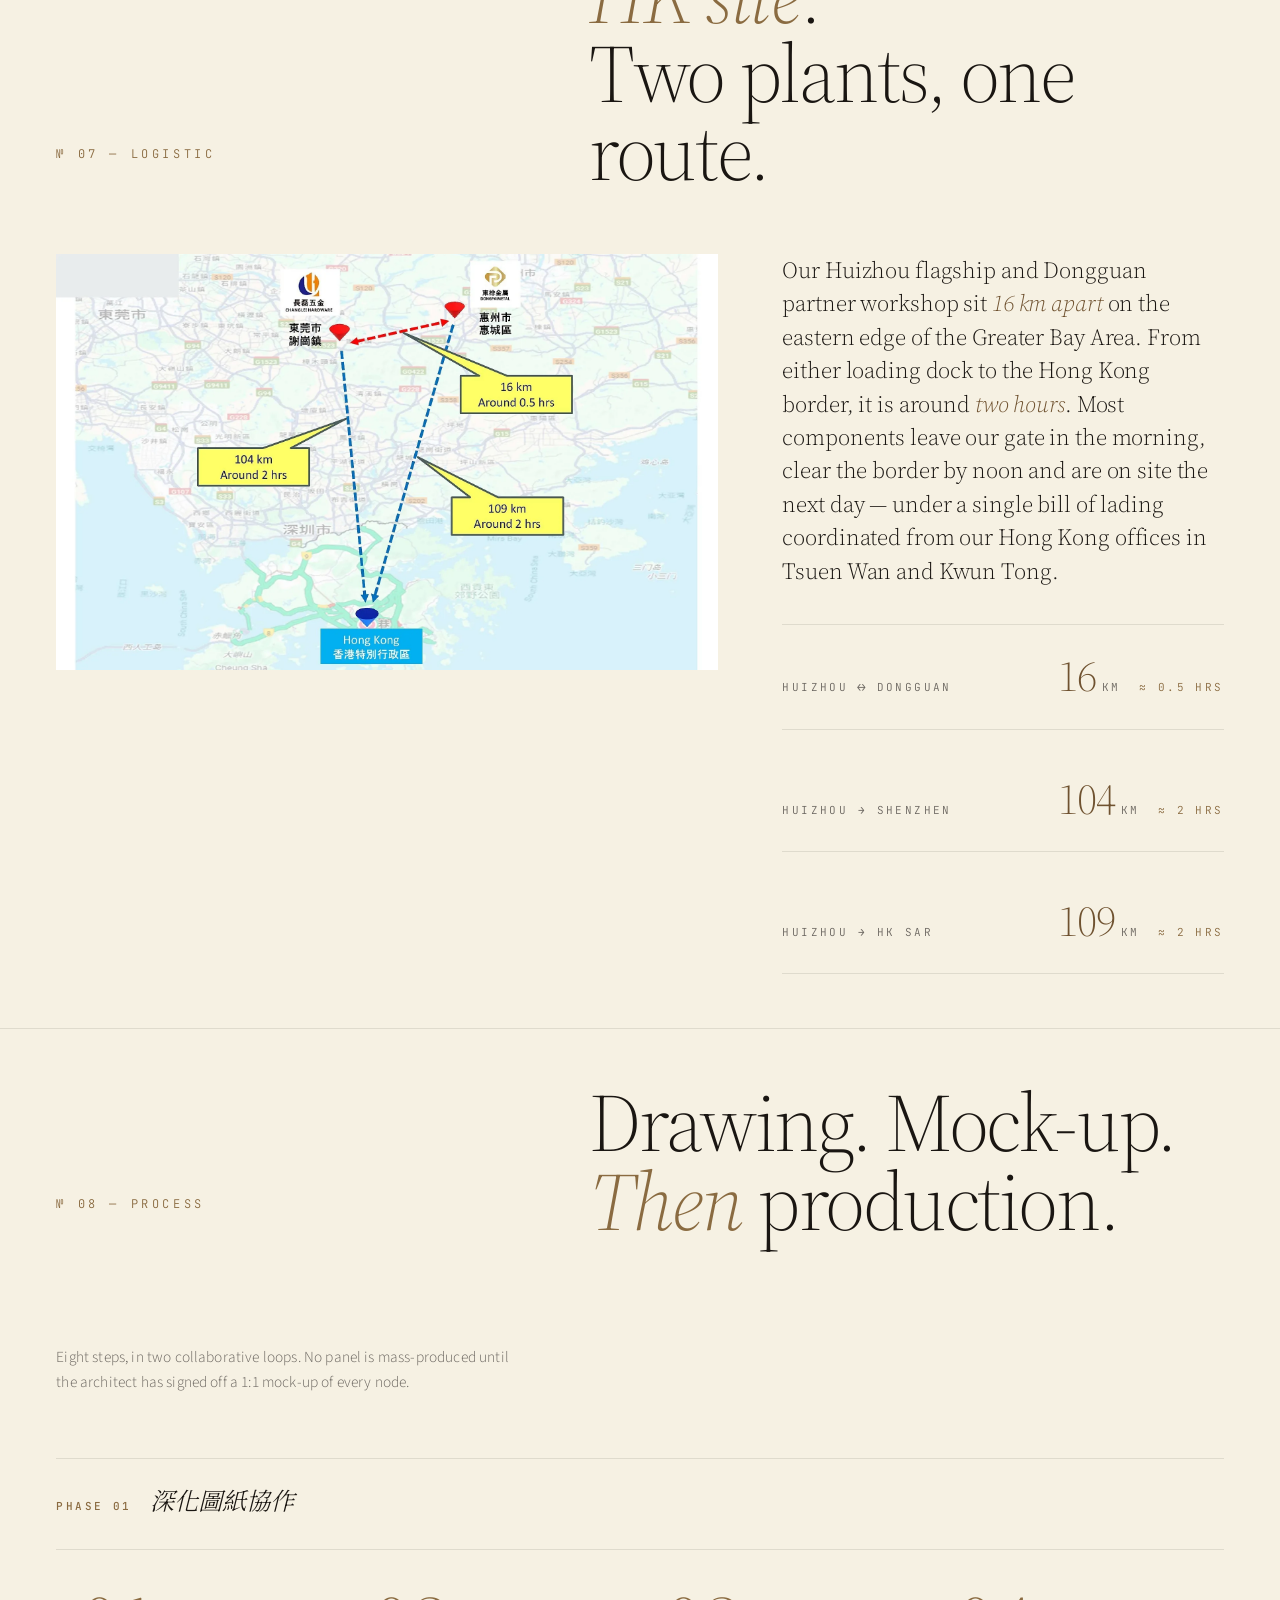
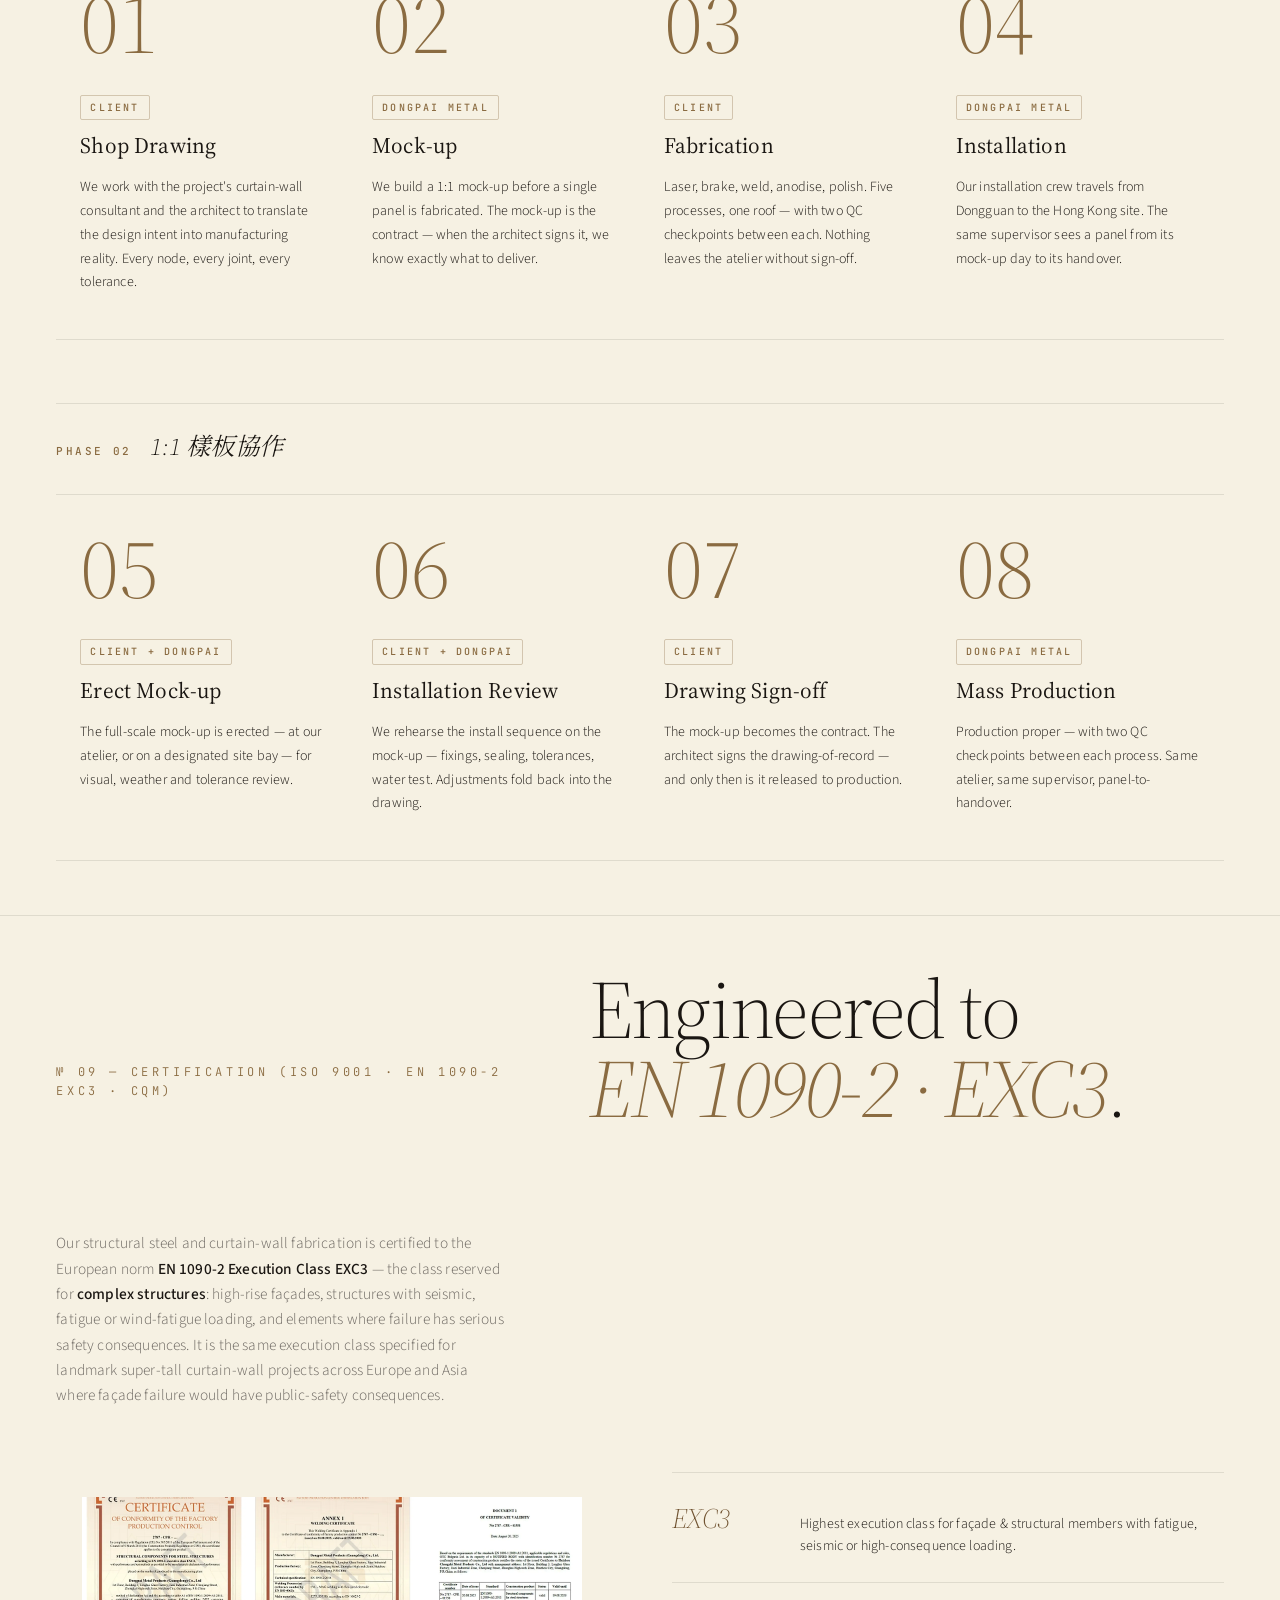
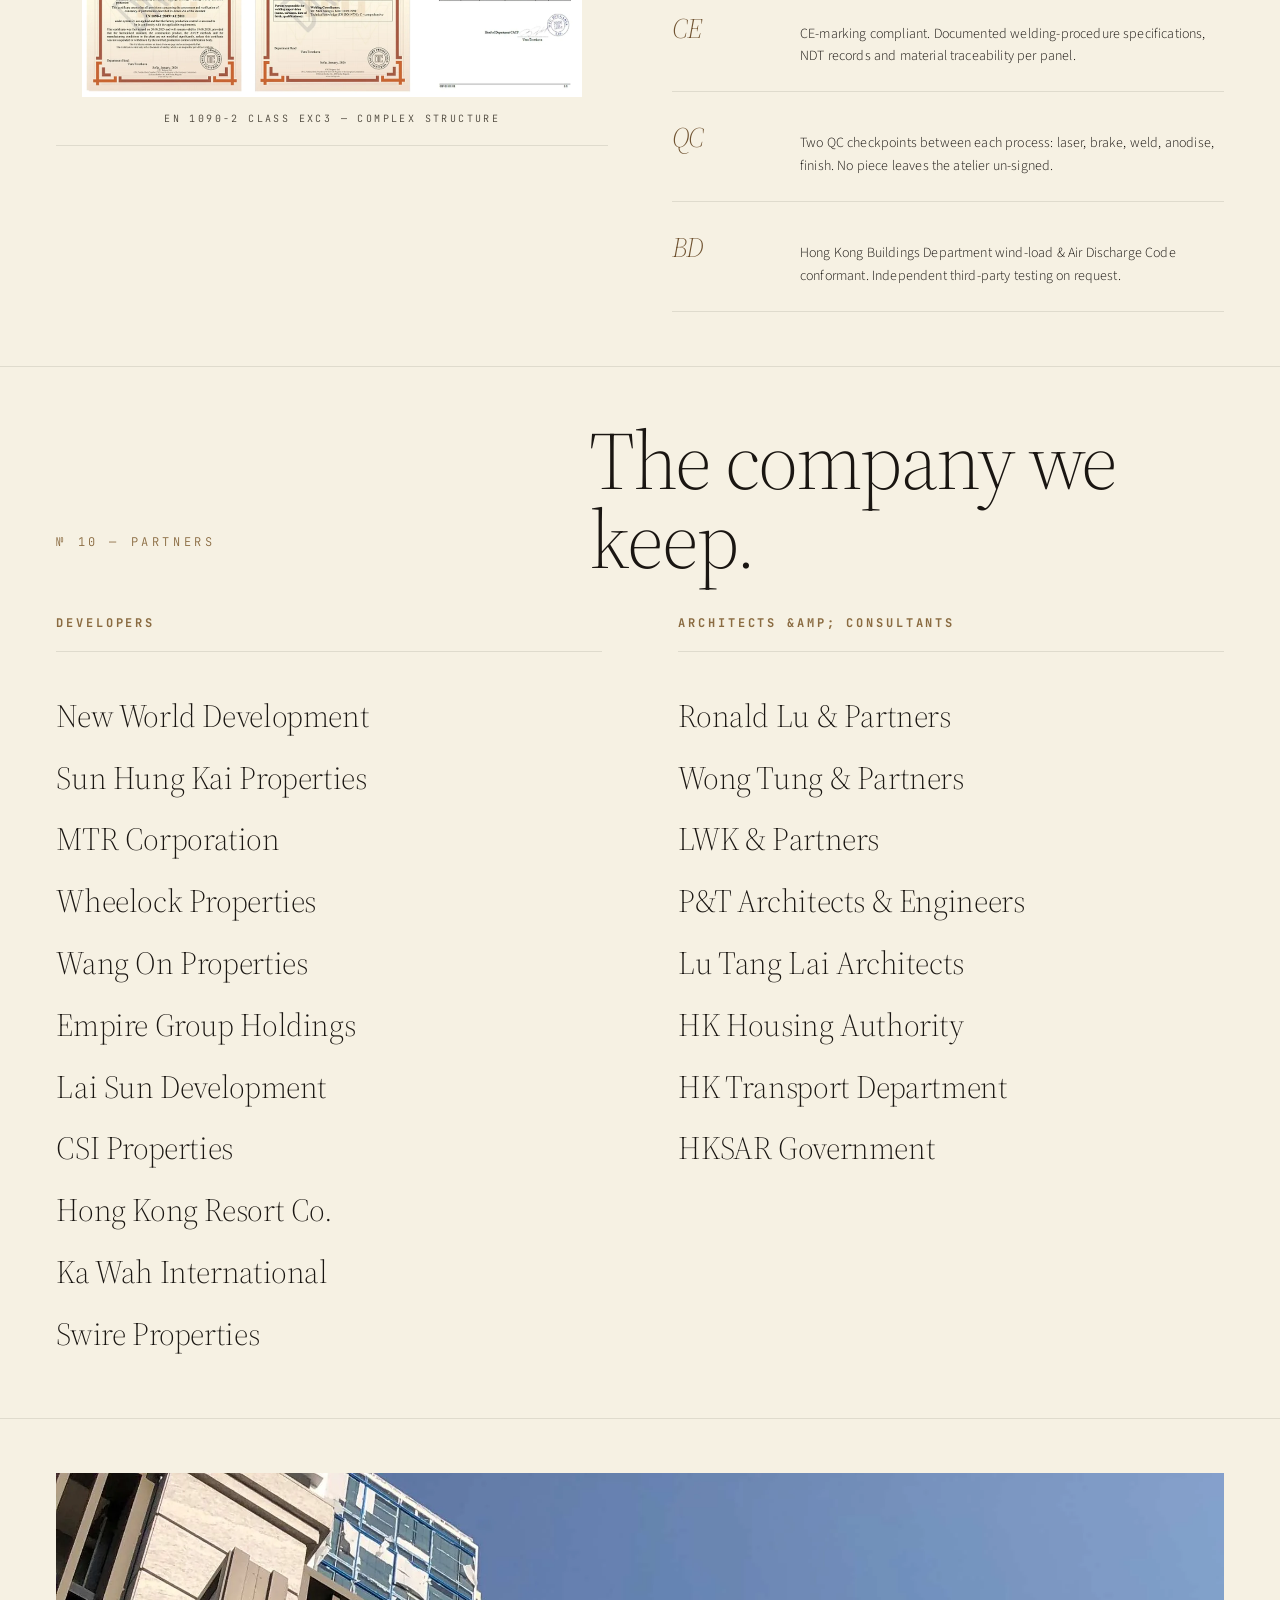
==== commit eac36fc8: "contact: 全站邮箱换 940994770@qq.com → dongpaijinshu1@gmail.com QQ 邮箱对 FormSubmit.co 自动激活邮件不友好 (QQ 反垃圾把 n" ====
--- a/index.html
+++ b/index.html
@@ -44,7 +44,7 @@
 
     <link rel="preconnect" href="https://fonts.googleapis.com" />
     <link rel="preconnect" href="https://fonts.gstatic.com" crossorigin />
-    <link rel="stylesheet" href="styles.css?v=55" />
+    <link rel="stylesheet" href="styles.css?v=56" />
 
     <!-- Schema.org BreadcrumbList for SEO -->
     <script type="application/ld+json">
@@ -77,7 +77,7 @@
           "香港長青幕牆工程（亞洲）有限公司"
         ],
         "url": "https://dongpaimetal.com/",
-        "email": "940994770@qq.com",
+        "email": "dongpaijinshu1@gmail.com",
         "telephone": ["+8618003059816", "+85296670869"],
         "slogan": "匠心筑梦 智造未来 · Craftsmanship builds dreams, intelligence shapes the future",
         "foundingDate": "2012",
@@ -272,8 +272,7 @@
                (per user feedback: "一个模块里只放一张图, 不是放很多") -->
           <div class="products-grid">
             <article class="product-card" data-reveal data-stagger>
-              <figure class="product-img">
-                <div class="img-placeholder" aria-hidden="true"></div>
+              <figure class="product-img"><img class="ph-img" src="assets/site/uploads/cap1.webp" alt="Aluminium cladding photo" loading="lazy" decoding="async" onerror="this.style.display='none';this.nextElementSibling.style.display='block'" /><div class="img-placeholder" aria-hidden="true"></div>
                 <span class="product-num">01</span>
               </figure>
               <div class="product-info">
@@ -291,8 +290,7 @@
             </article>
 
             <article class="product-card" data-reveal data-stagger>
-              <figure class="product-img">
-                <div class="img-placeholder" aria-hidden="true"></div>
+              <figure class="product-img"><img class="ph-img" src="assets/site/uploads/cap2.webp" alt="Balustrade & handrail photo" loading="lazy" decoding="async" onerror="this.style.display='none';this.nextElementSibling.style.display='block'" /><div class="img-placeholder" aria-hidden="true"></div>
                 <span class="product-num">02</span>
               </figure>
               <div class="product-info">
@@ -310,8 +308,7 @@
             </article>
 
             <article class="product-card" data-reveal data-stagger>
-              <figure class="product-img">
-                <div class="img-placeholder" aria-hidden="true"></div>
+              <figure class="product-img"><img class="ph-img" src="assets/site/uploads/cap3.webp" alt="AC grill & louvre photo" loading="lazy" decoding="async" onerror="this.style.display='none';this.nextElementSibling.style.display='block'" /><div class="img-placeholder" aria-hidden="true"></div>
                 <span class="product-num">03</span>
               </figure>
               <div class="product-info">
@@ -329,8 +326,7 @@
             </article>
 
             <article class="product-card" data-reveal data-stagger>
-              <figure class="product-img">
-                <div class="img-placeholder" aria-hidden="true"></div>
+              <figure class="product-img"><img class="ph-img" src="assets/site/uploads/cap4.webp" alt="Feature wall & ceiling photo" loading="lazy" decoding="async" onerror="this.style.display='none';this.nextElementSibling.style.display='block'" /><div class="img-placeholder" aria-hidden="true"></div>
                 <span class="product-num">04</span>
               </figure>
               <div class="product-info">
@@ -348,8 +344,7 @@
             </article>
 
             <article class="product-card" data-reveal data-stagger>
-              <figure class="product-img">
-                <div class="img-placeholder" aria-hidden="true"></div>
+              <figure class="product-img"><img class="ph-img" src="assets/site/uploads/cap5.webp" alt="Stainless steel decoration photo" loading="lazy" decoding="async" onerror="this.style.display='none';this.nextElementSibling.style.display='block'" /><div class="img-placeholder" aria-hidden="true"></div>
                 <span class="product-num">05</span>
               </figure>
               <div class="product-info">
@@ -468,7 +463,7 @@
           <article class="work-spread" data-reveal>
             <a class="work-img-link" href="work/deep-water-pavilia.html" aria-label="View deep-water-pavilia project page"><figure class="work-img">
               <span class="work-img-tag" data-i18n="work1Tag">South Side · Phase 5</span>
-              <div class="img-placeholder" aria-hidden="true"></div>
+              <img class="ph-img" src="assets/site/uploads/work1.webp" alt="Deep Water Pavilia photo" loading="lazy" decoding="async" onerror="this.style.display='none';this.nextElementSibling.style.display='block'" /><div class="img-placeholder" aria-hidden="true"></div>
             </figure></a>
             <div class="work-info">
               <span class="num">№.001 — 2023 / 2025</span>
@@ -491,7 +486,7 @@
           <article class="work-spread flip work-spread--portrait" data-reveal>
             <a class="work-img-link" href="work/cullinan-harbour.html" aria-label="View cullinan-harbour project page"><figure class="work-img">
               <span class="work-img-tag" data-i18n="work2Tag">Kai Tak · 6551</span>
-              <div class="img-placeholder" aria-hidden="true"></div>
+              <img class="ph-img" src="assets/site/uploads/work2.webp" alt="Cullinan Harbour photo" loading="lazy" decoding="async" onerror="this.style.display='none';this.nextElementSibling.style.display='block'" /><div class="img-placeholder" aria-hidden="true"></div>
             </figure></a>
             <div class="work-info">
               <span class="num">№.002 — 2024</span>
@@ -514,7 +509,7 @@
           <article class="work-spread" data-reveal>
             <a class="work-img-link" href="work/101-kings-road.html" aria-label="View 101-kings-road project page"><figure class="work-img">
               <span class="work-img-tag" data-i18n="work3Tag">North Point</span>
-              <div class="img-placeholder" aria-hidden="true"></div>
+              <img class="ph-img" src="assets/site/uploads/work3.webp" alt="101 King's Road photo" loading="lazy" decoding="async" onerror="this.style.display='none';this.nextElementSibling.style.display='block'" /><div class="img-placeholder" aria-hidden="true"></div>
             </figure></a>
             <div class="work-info">
               <span class="num">№.003 — 2024</span>
@@ -537,7 +532,7 @@
           <article class="work-spread flip work-spread--portrait" data-reveal>
             <a class="work-img-link" href="work/spring-garden-lane.html" aria-label="View spring-garden-lane project page"><figure class="work-img">
               <span class="work-img-tag" data-i18n="work4Tag">Wan Chai</span>
-              <div class="img-placeholder" aria-hidden="true"></div>
+              <img class="ph-img" src="assets/site/uploads/work4.webp" alt="38 Spring Garden Lane photo" loading="lazy" decoding="async" onerror="this.style.display='none';this.nextElementSibling.style.display='block'" /><div class="img-placeholder" aria-hidden="true"></div>
             </figure></a>
             <div class="work-info">
               <span class="num">№.004 — 2023</span>
@@ -560,7 +555,7 @@
           <article class="work-spread" data-reveal>
             <a class="work-img-link" href="work/phoenext.html" aria-label="View phoenext project page"><figure class="work-img">
               <span class="work-img-tag" data-i18n="work5Tag">Wong Tai Sin</span>
-              <div class="img-placeholder" aria-hidden="true"></div>
+              <img class="ph-img" src="assets/site/uploads/work5.webp" alt="Phoenext photo" loading="lazy" decoding="async" onerror="this.style.display='none';this.nextElementSibling.style.display='block'" /><div class="img-placeholder" aria-hidden="true"></div>
             </figure></a>
             <div class="work-info">
               <span class="num">№.005 — 2023</span>
@@ -884,7 +879,7 @@
           <!-- Equipment: 4 equal cards, each ONE single photo per module -->
           <div class="studio-grid">
             <article class="equip" data-reveal data-stagger>
-              <div class="equip-img"><div class="img-placeholder" aria-hidden="true"></div></div>
+              <div class="equip-img"><img class="ph-img" src="assets/site/uploads/equip1.webp" alt="Laser cutting cell photo" loading="lazy" decoding="async" onerror="this.style.display='none';this.nextElementSibling.style.display='block'" /><div class="img-placeholder" aria-hidden="true"></div></div>
               <span class="equip-num">№.01 / Cutting</span>
               <h4 data-i18n="equip1Name">Laser Cutting Cell</h4>
               <dl>
@@ -894,7 +889,7 @@
             </article>
 
             <article class="equip" data-reveal data-stagger>
-              <div class="equip-img"><div class="img-placeholder" aria-hidden="true"></div></div>
+              <div class="equip-img"><img class="ph-img" src="assets/site/uploads/equip2.webp" alt="Laser tube cutting photo" loading="lazy" decoding="async" onerror="this.style.display='none';this.nextElementSibling.style.display='block'" /><div class="img-placeholder" aria-hidden="true"></div></div>
               <span class="equip-num">№.02 / Tube</span>
               <h4 data-i18n="equip2Name">Laser Tube Cutting</h4>
               <dl>
@@ -904,7 +899,7 @@
             </article>
 
             <article class="equip" data-reveal data-stagger>
-              <div class="equip-img"><div class="img-placeholder" aria-hidden="true"></div></div>
+              <div class="equip-img"><img class="ph-img" src="assets/site/uploads/equip3.webp" alt="500-ton press brake photo" loading="lazy" decoding="async" onerror="this.style.display='none';this.nextElementSibling.style.display='block'" /><div class="img-placeholder" aria-hidden="true"></div></div>
               <span class="equip-num">№.03 / Brake</span>
               <h4 data-i18n="equip3Name">500-Ton Press Brake</h4>
               <dl>
@@ -914,7 +909,7 @@
             </article>
 
             <article class="equip" data-reveal data-stagger>
-              <div class="equip-img"><div class="img-placeholder" aria-hidden="true"></div></div>
+              <div class="equip-img"><img class="ph-img" src="assets/site/uploads/equip4.webp" alt="Robotic welding cell photo" loading="lazy" decoding="async" onerror="this.style.display='none';this.nextElementSibling.style.display='block'" /><div class="img-placeholder" aria-hidden="true"></div></div>
               <span class="equip-num">№.04 / Weld</span>
               <h4 data-i18n="equip4Name">Robotic Welding Cell</h4>
               <dl>
@@ -1187,7 +1182,7 @@
                 <a href="tel:+8618003059816">+86 180 0305 9816</a> ·
                 <a href="tel:+85296670869">+852 9667 0869 (HK)</a>
               </p>
-              <p class="contact-email"><a href="mailto:940994770@qq.com">940994770@qq.com</a> · WeChat: Lpy193101</p>
+              <p class="contact-email"><a href="mailto:dongpaijinshu1@gmail.com">dongpaijinshu1@gmail.com</a> · WeChat: Lpy193101</p>
               <p class="contact-note" data-i18n="contactSingleNote">For the full group structure — Huizhou flagship, Dongguan workshop, Hong Kong sales &amp; engineering offices — see <a href="#studio">Group Structure ↗</a></p>
             </div>
 
@@ -1218,17 +1213,17 @@
 
           <!--
             Enquiry form → POST to FormSubmit.co (free, no-signup form backend)
-            On first real submission to 940994770@qq.com, FormSubmit sends an
+            On first real submission to dongpaijinshu1@gmail.com, FormSubmit sends an
             activation email to that address with a click-to-confirm link.
             After confirmation, all subsequent submissions auto-forward as
-            emails to 940994770@qq.com (subject set by _subject, body in
+            emails to dongpaijinshu1@gmail.com (subject set by _subject, body in
             table format via _template=table).
             _next: redirect after successful POST.
             _captcha=false: skip FormSubmit's default captcha (we trust direct B2B).
             _honey: hidden honeypot field — bots fill it, humans don't.
           -->
           <form class="enquiry" id="enquiry-form" data-reveal
-                action="https://formsubmit.co/940994770@qq.com"
+                action="https://formsubmit.co/dongpaijinshu1@gmail.com"
                 method="POST">
             <input type="hidden" name="_subject" value="New enquiry · dongpaimetal.com" />
             <input type="hidden" name="_template" value="table" />
@@ -1295,7 +1290,7 @@
           <div class="popover-qr-placeholder" data-i18n="railWeChatQr">QR · 9667 0869</div>
         </div>
       </a>
-      <a class="rail-btn" href="mailto:940994770@qq.com" aria-label="Email us">
+      <a class="rail-btn" href="mailto:dongpaijinshu1@gmail.com" aria-label="Email us">
         <svg viewBox="0 0 24 24" fill="none" stroke="currentColor" stroke-width="1.5" stroke-linecap="round" stroke-linejoin="round">
           <path d="M4 4h16c1.1 0 2 .9 2 2v12c0 1.1-.9 2-2 2H4c-1.1 0-2-.9-2-2V6c0-1.1.9-2 2-2z"/>
           <path d="m22 6-10 7L2 6"/>
@@ -1338,7 +1333,7 @@
           <ul>
             <li><a href="tel:+8618003059816">+86 180 0305 9816</a></li>
             <li><a href="tel:+85296670869">+852 9667 0869 (HK)</a></li>
-            <li><a href="mailto:940994770@qq.com">940994770@qq.com</a></li>
+            <li><a href="mailto:dongpaijinshu1@gmail.com">dongpaijinshu1@gmail.com</a></li>
             <li>WeChat: Lpy193101</li>
           </ul>
         </div>
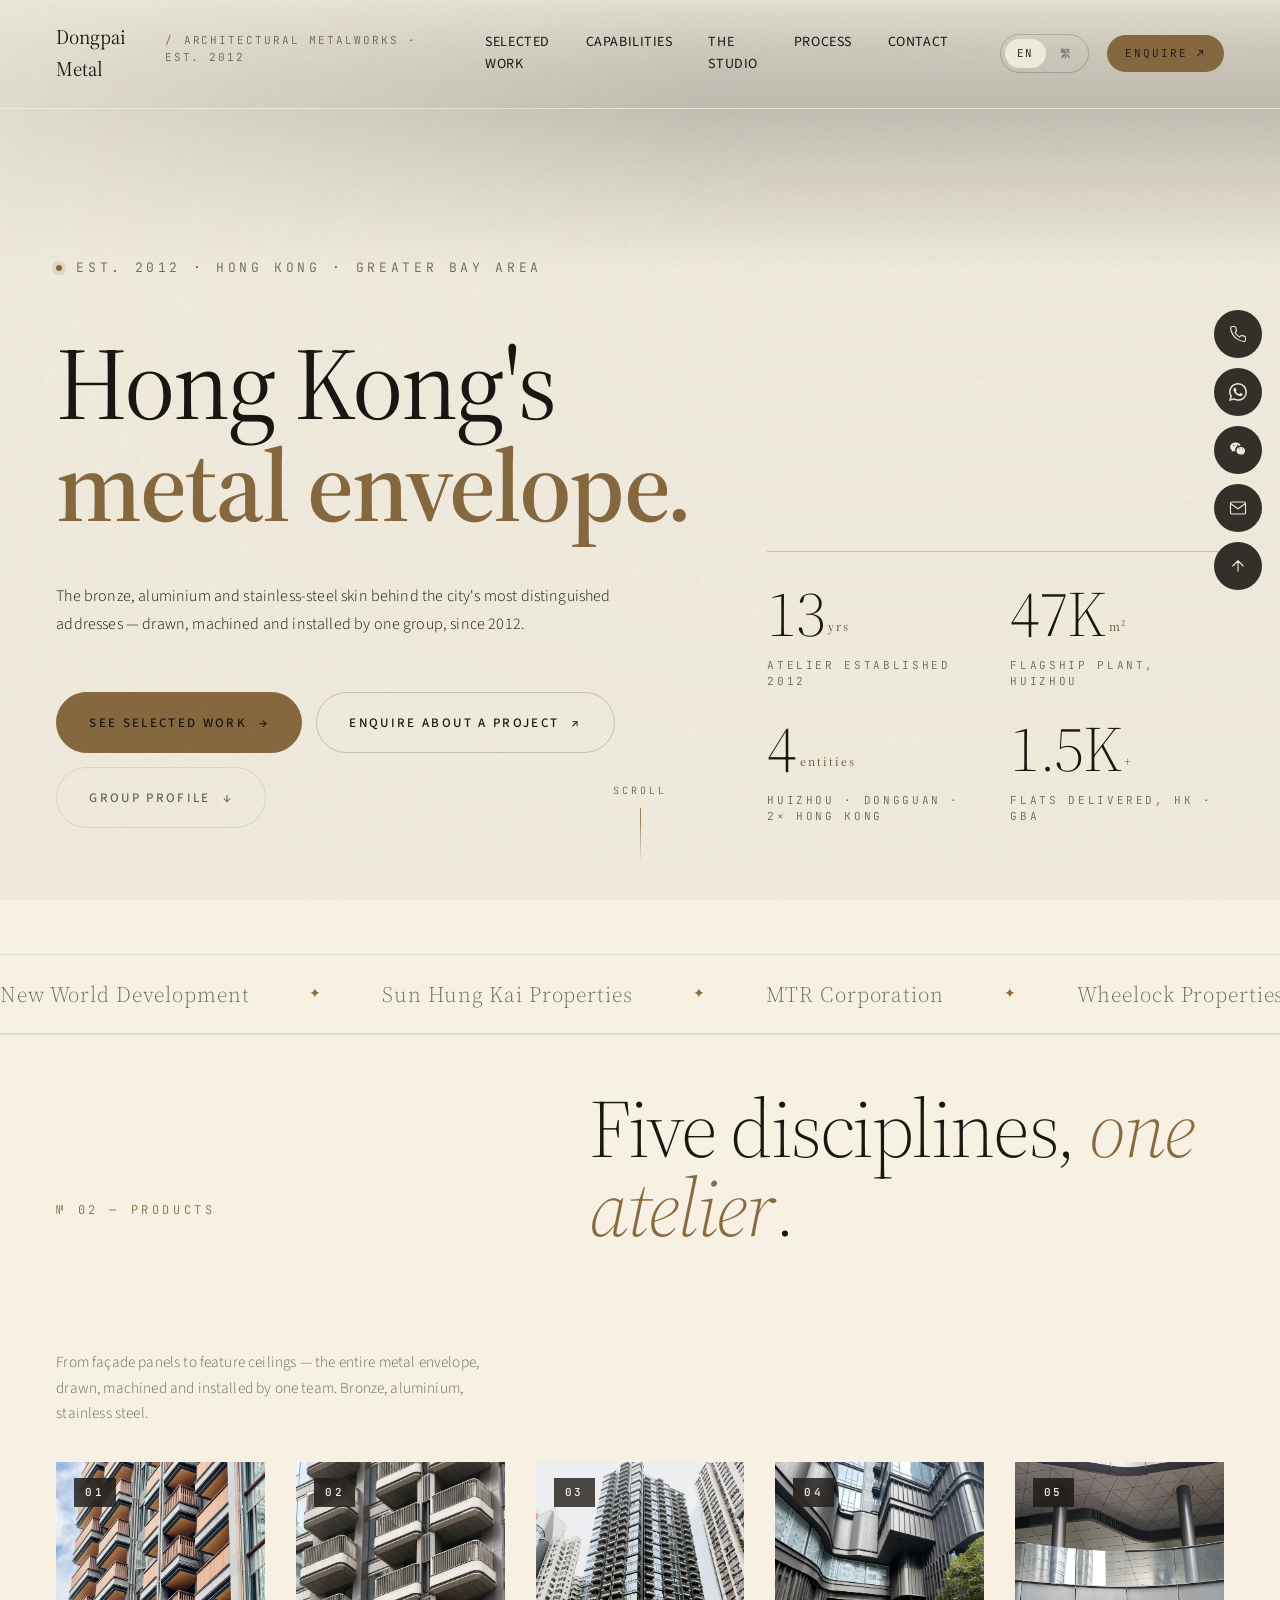
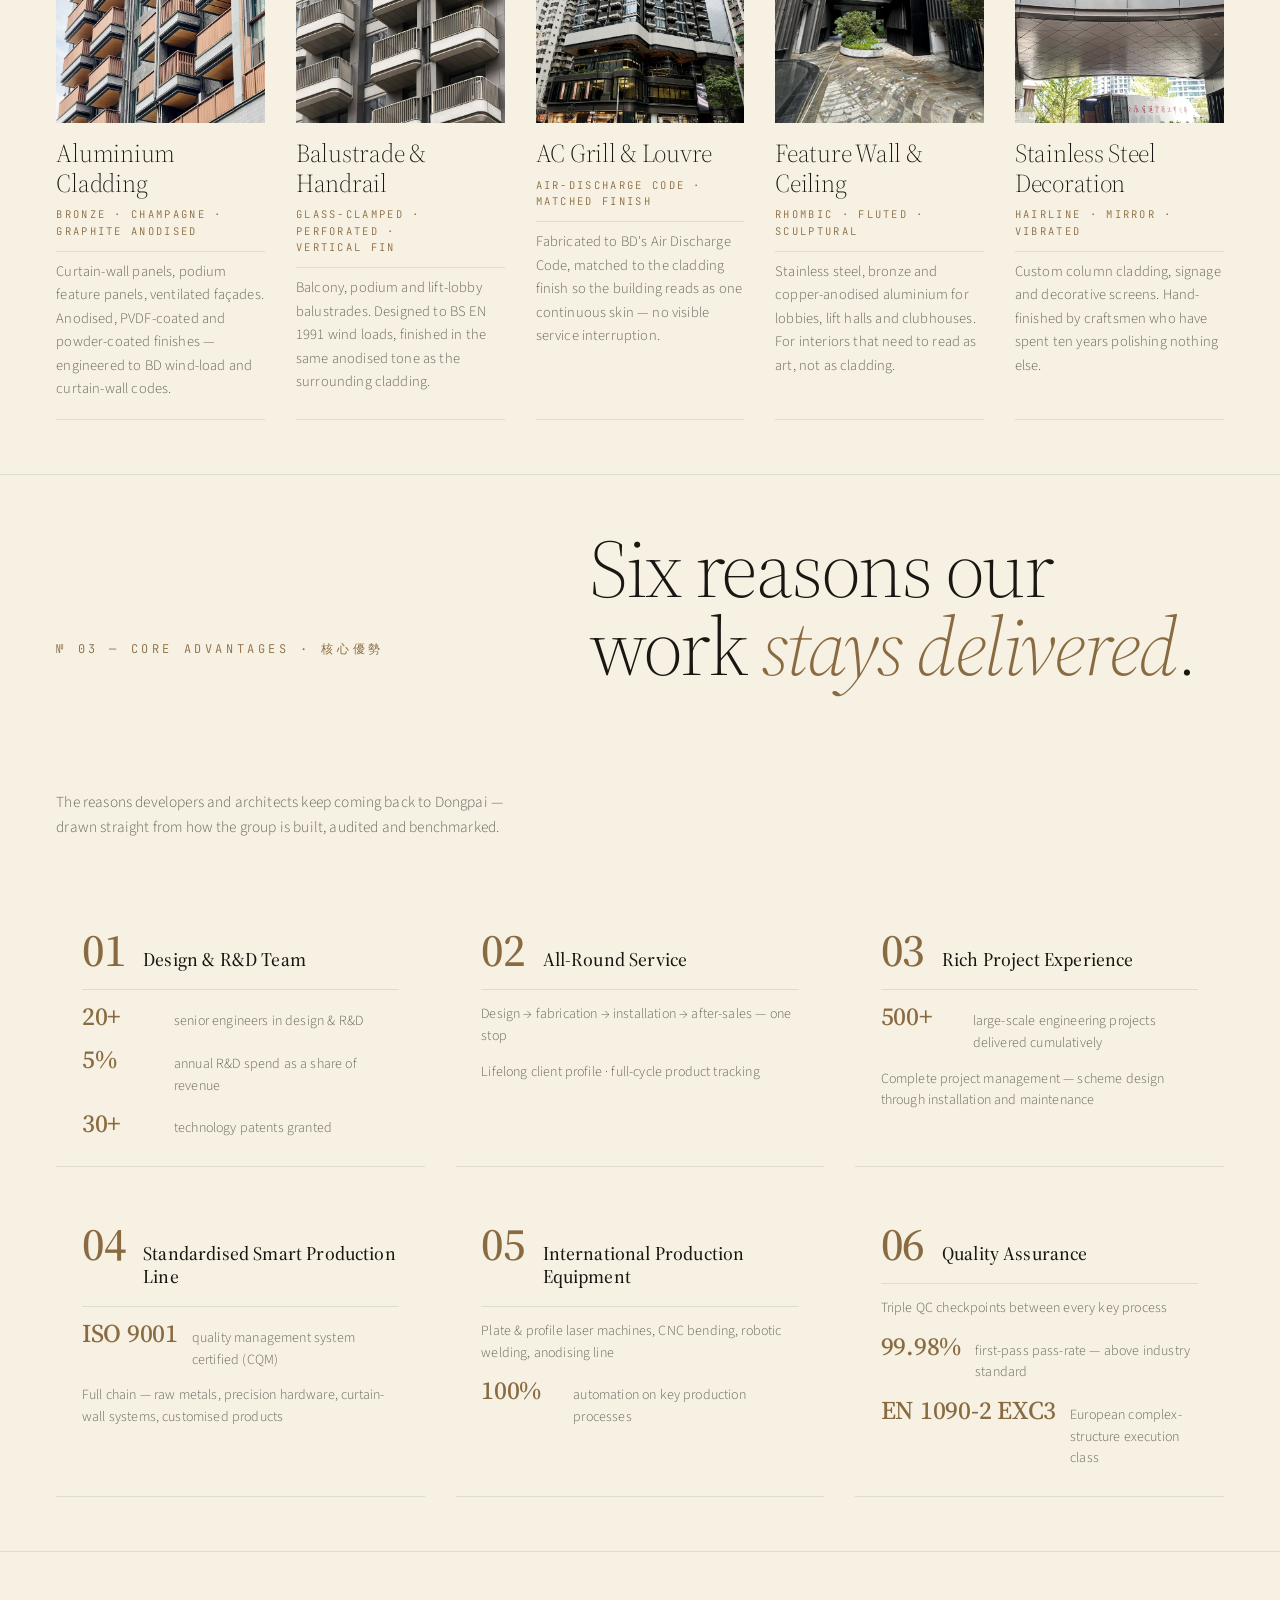
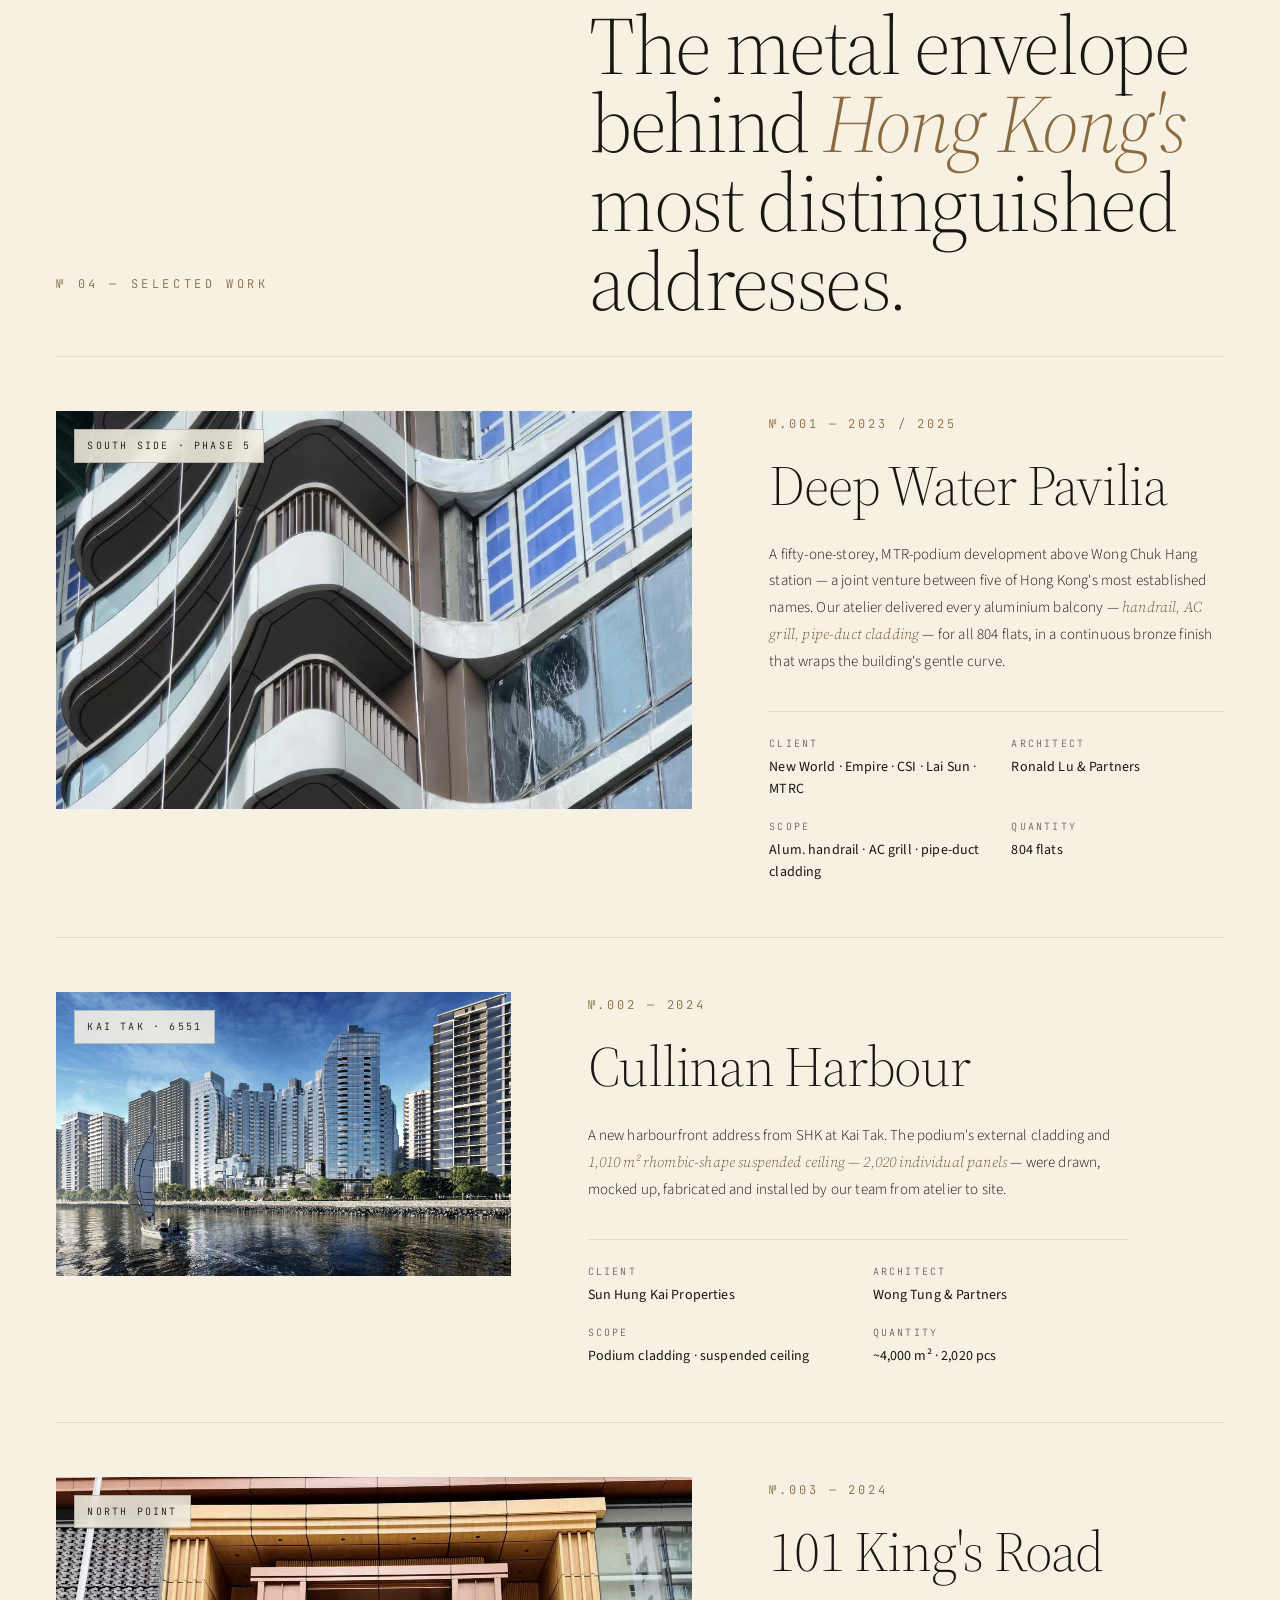
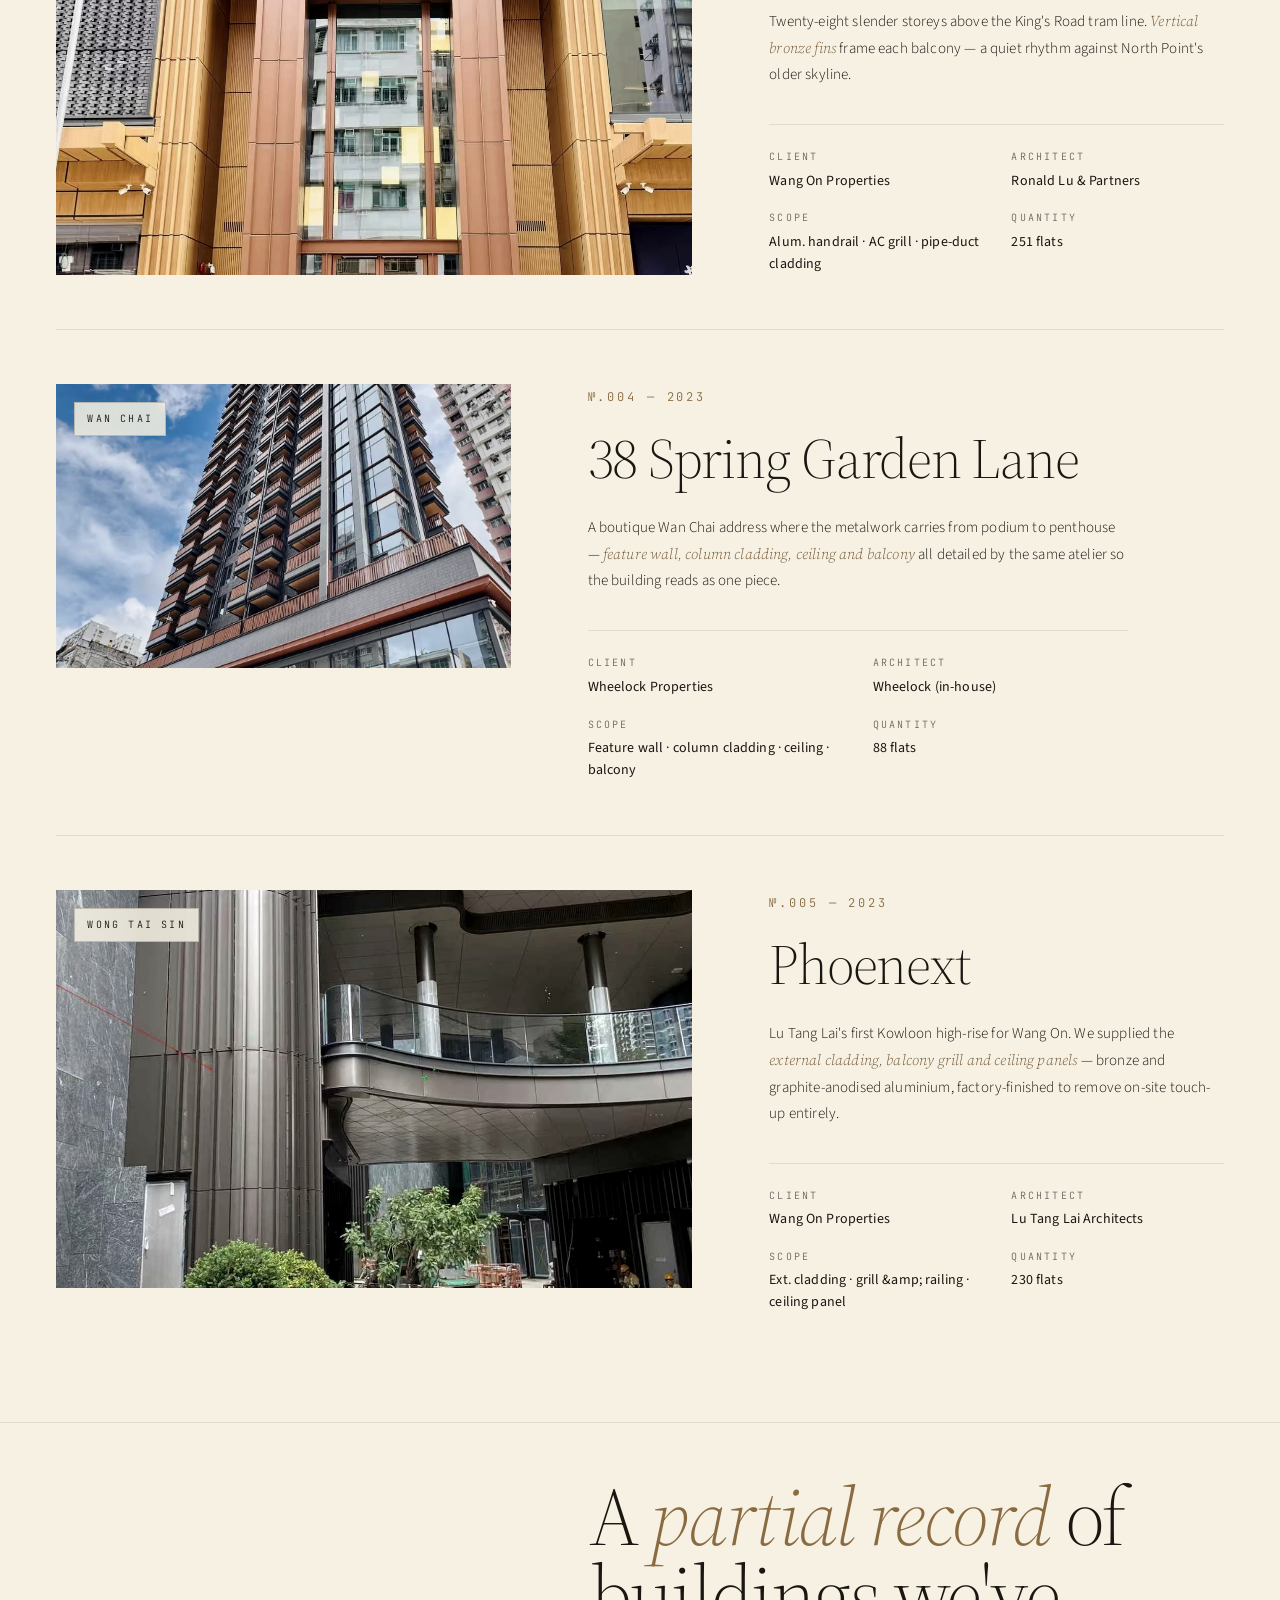
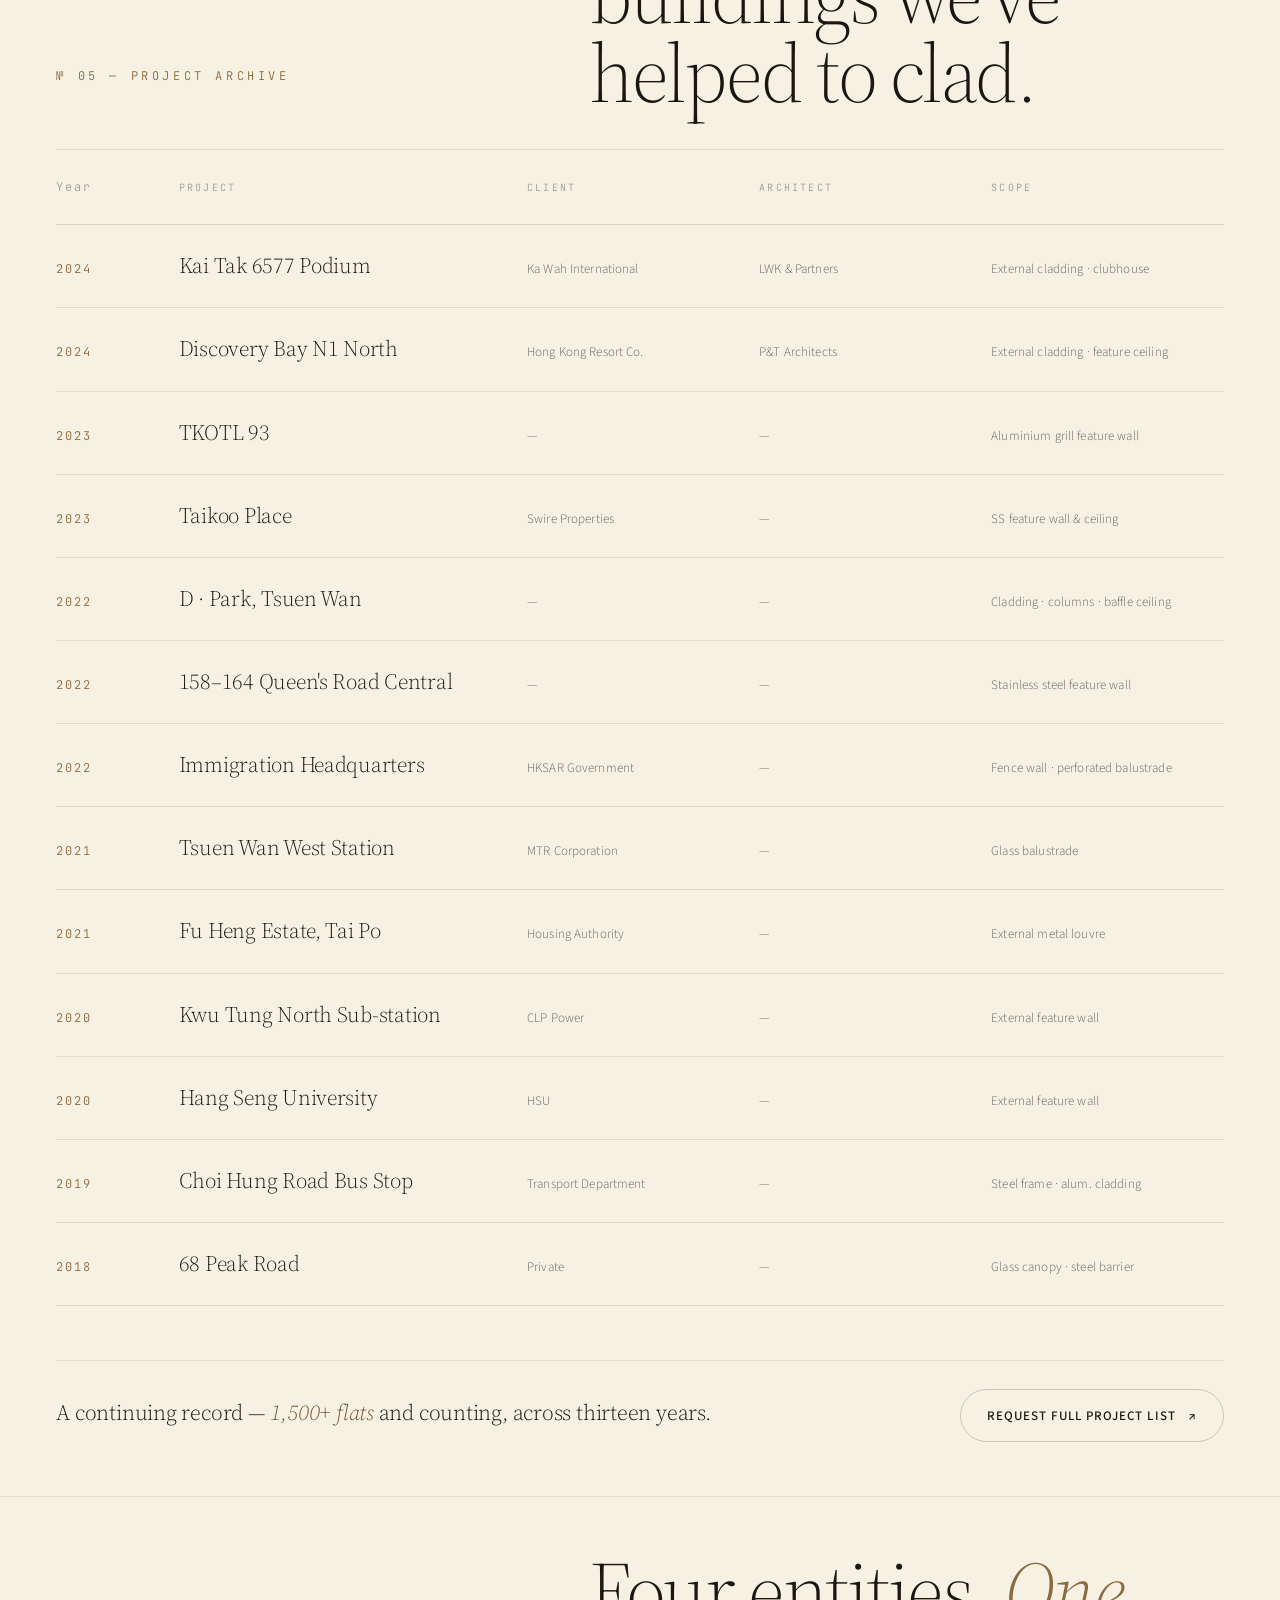
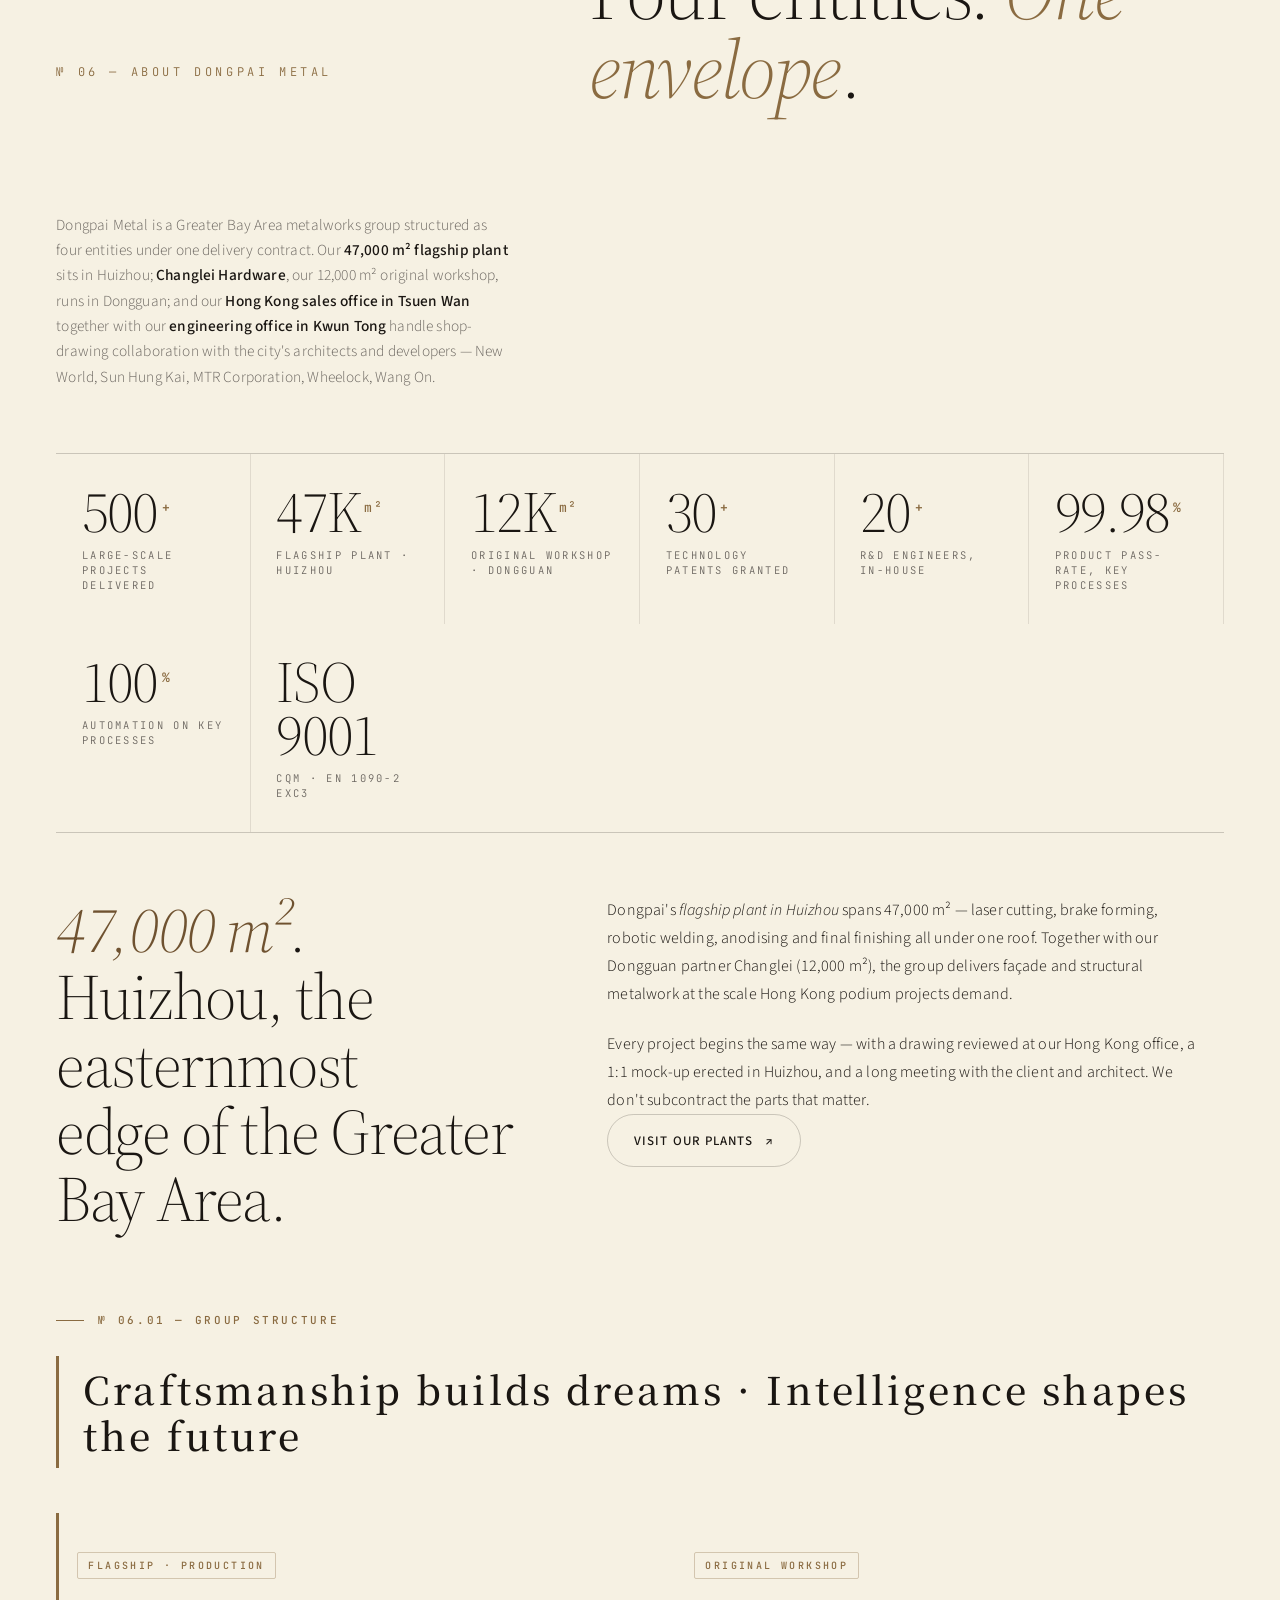
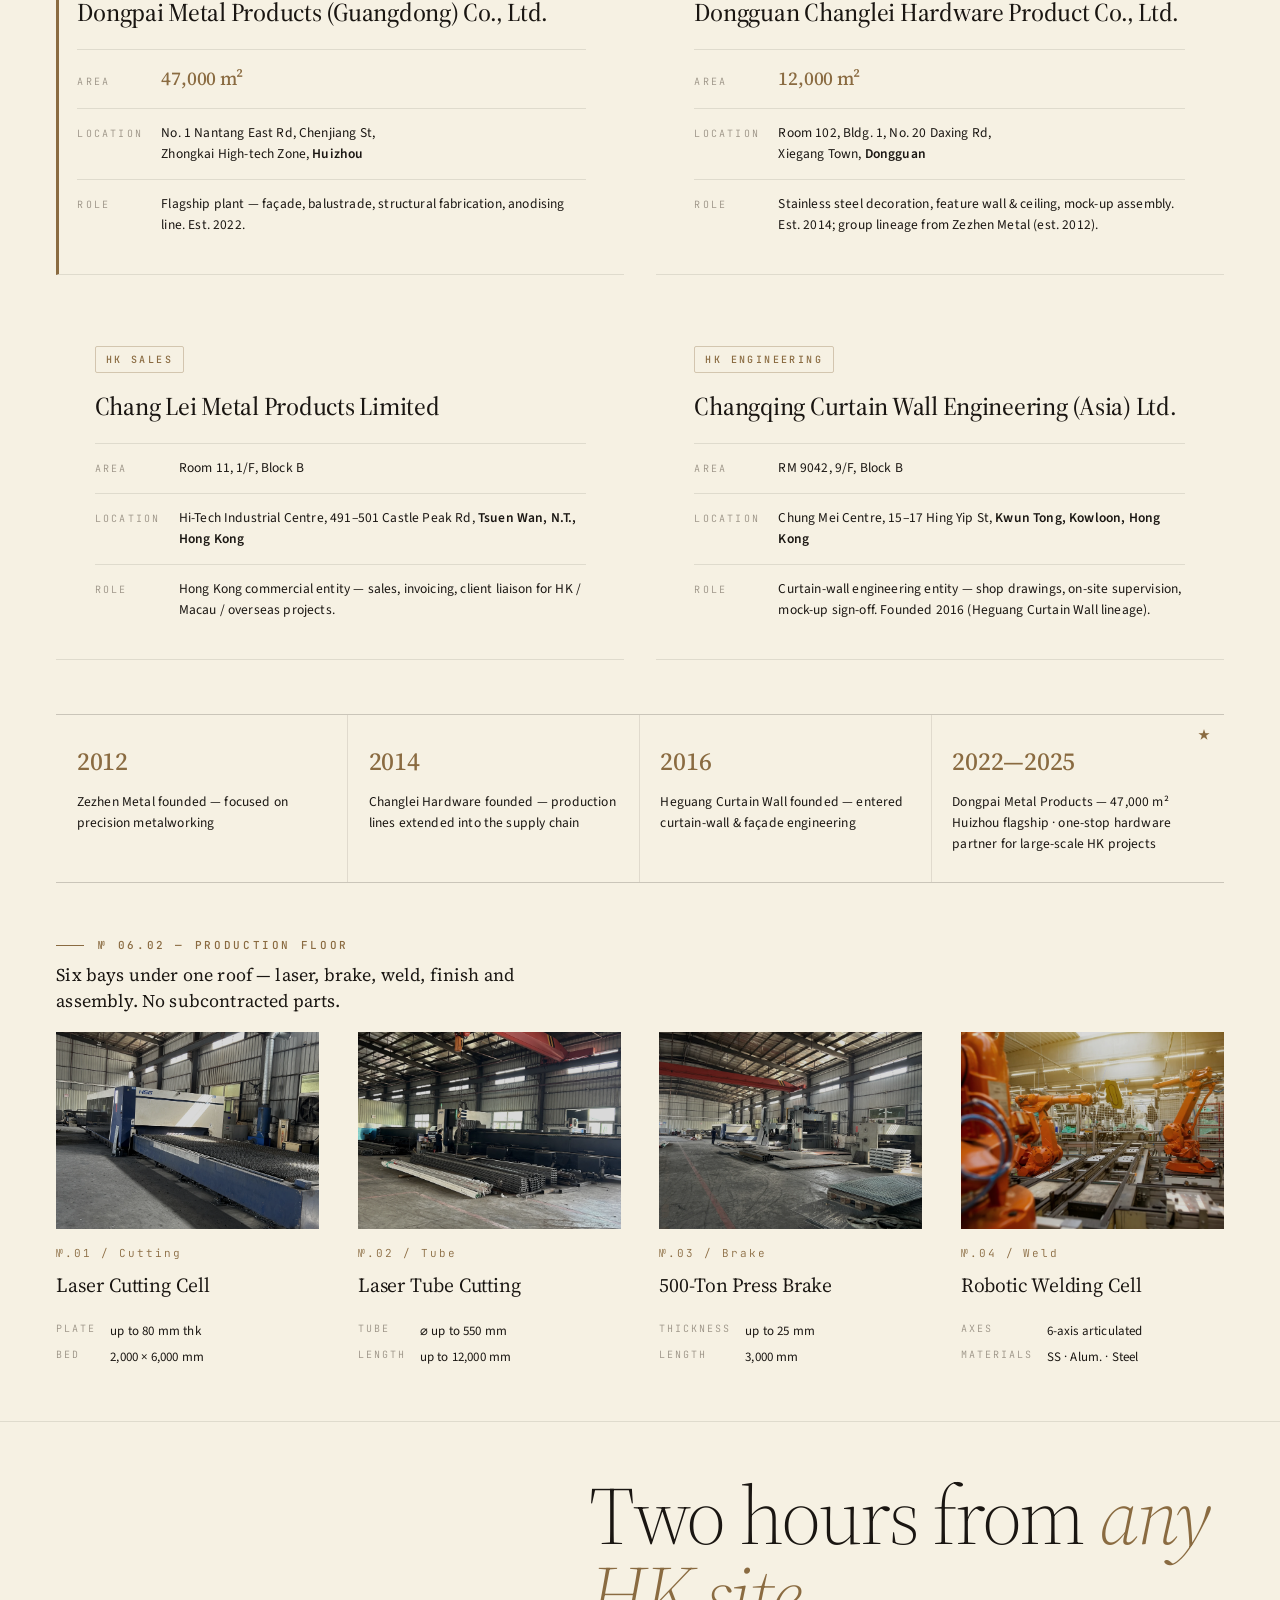
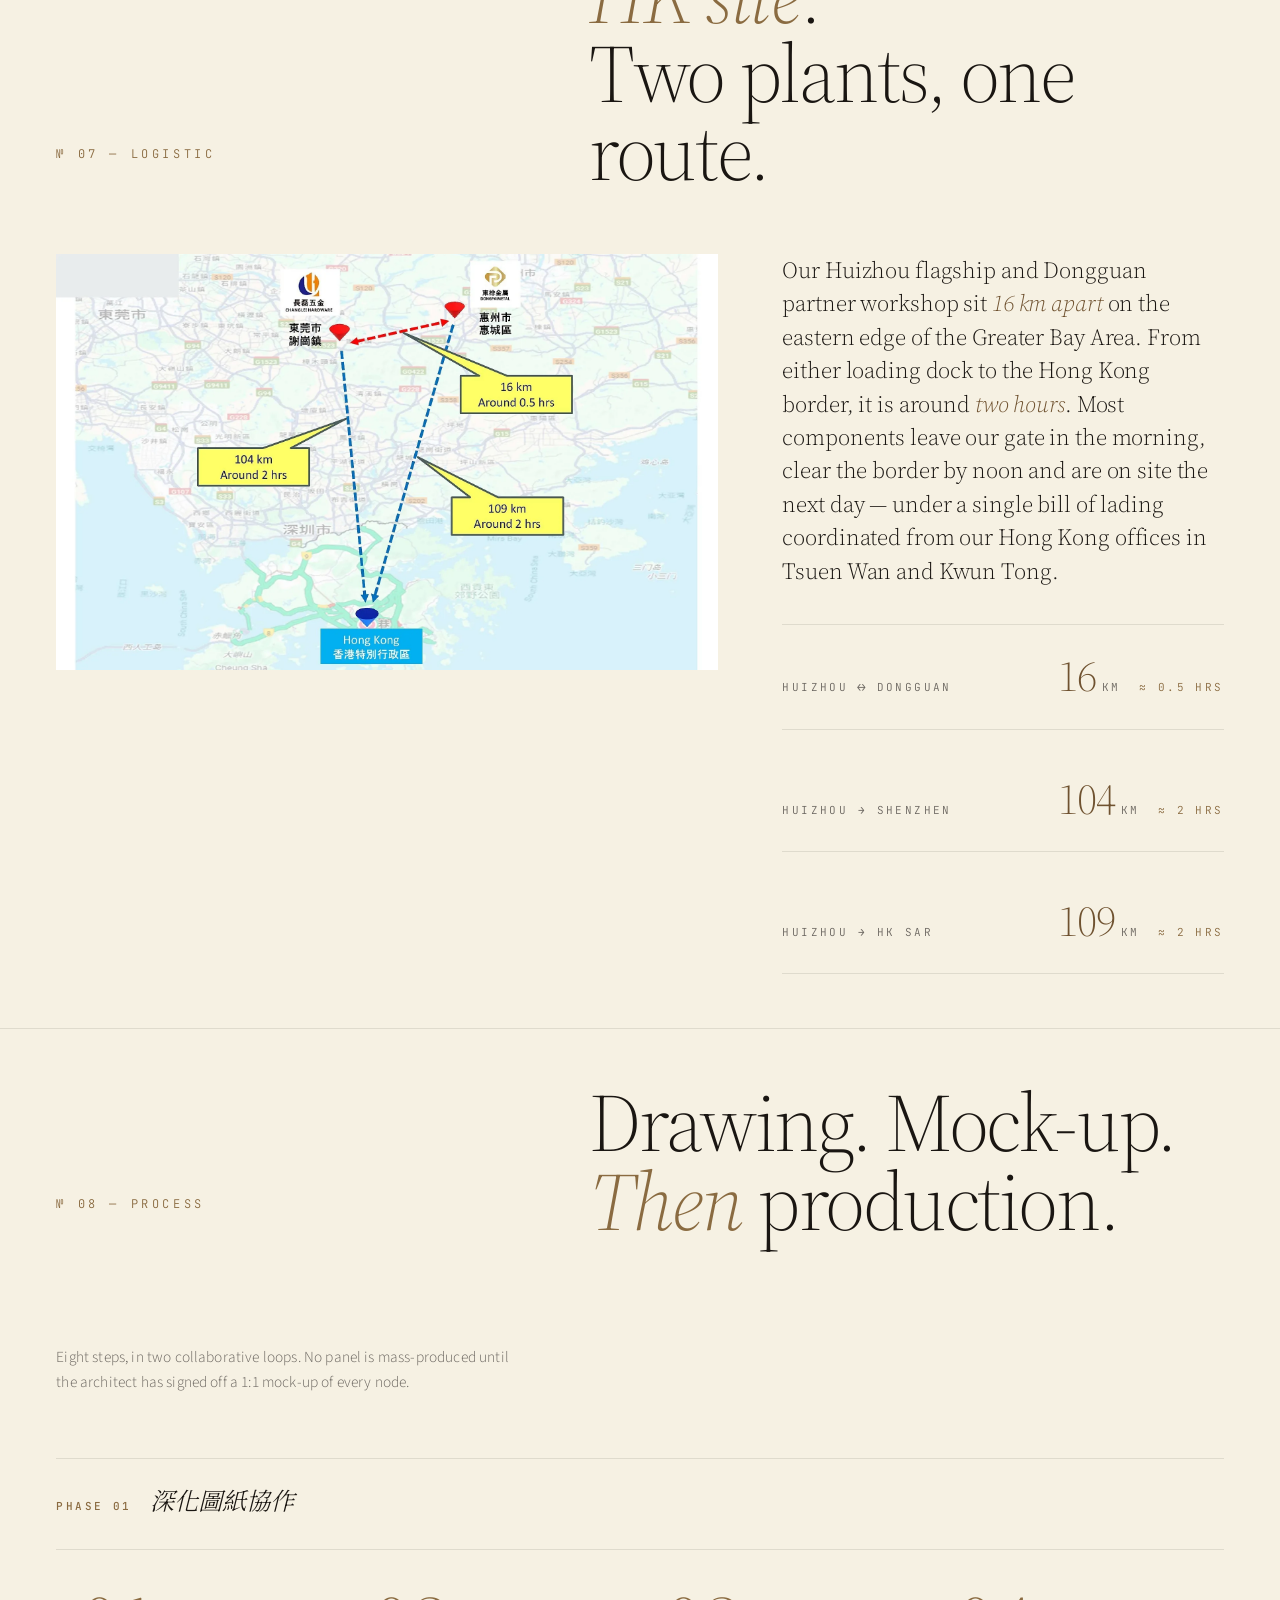
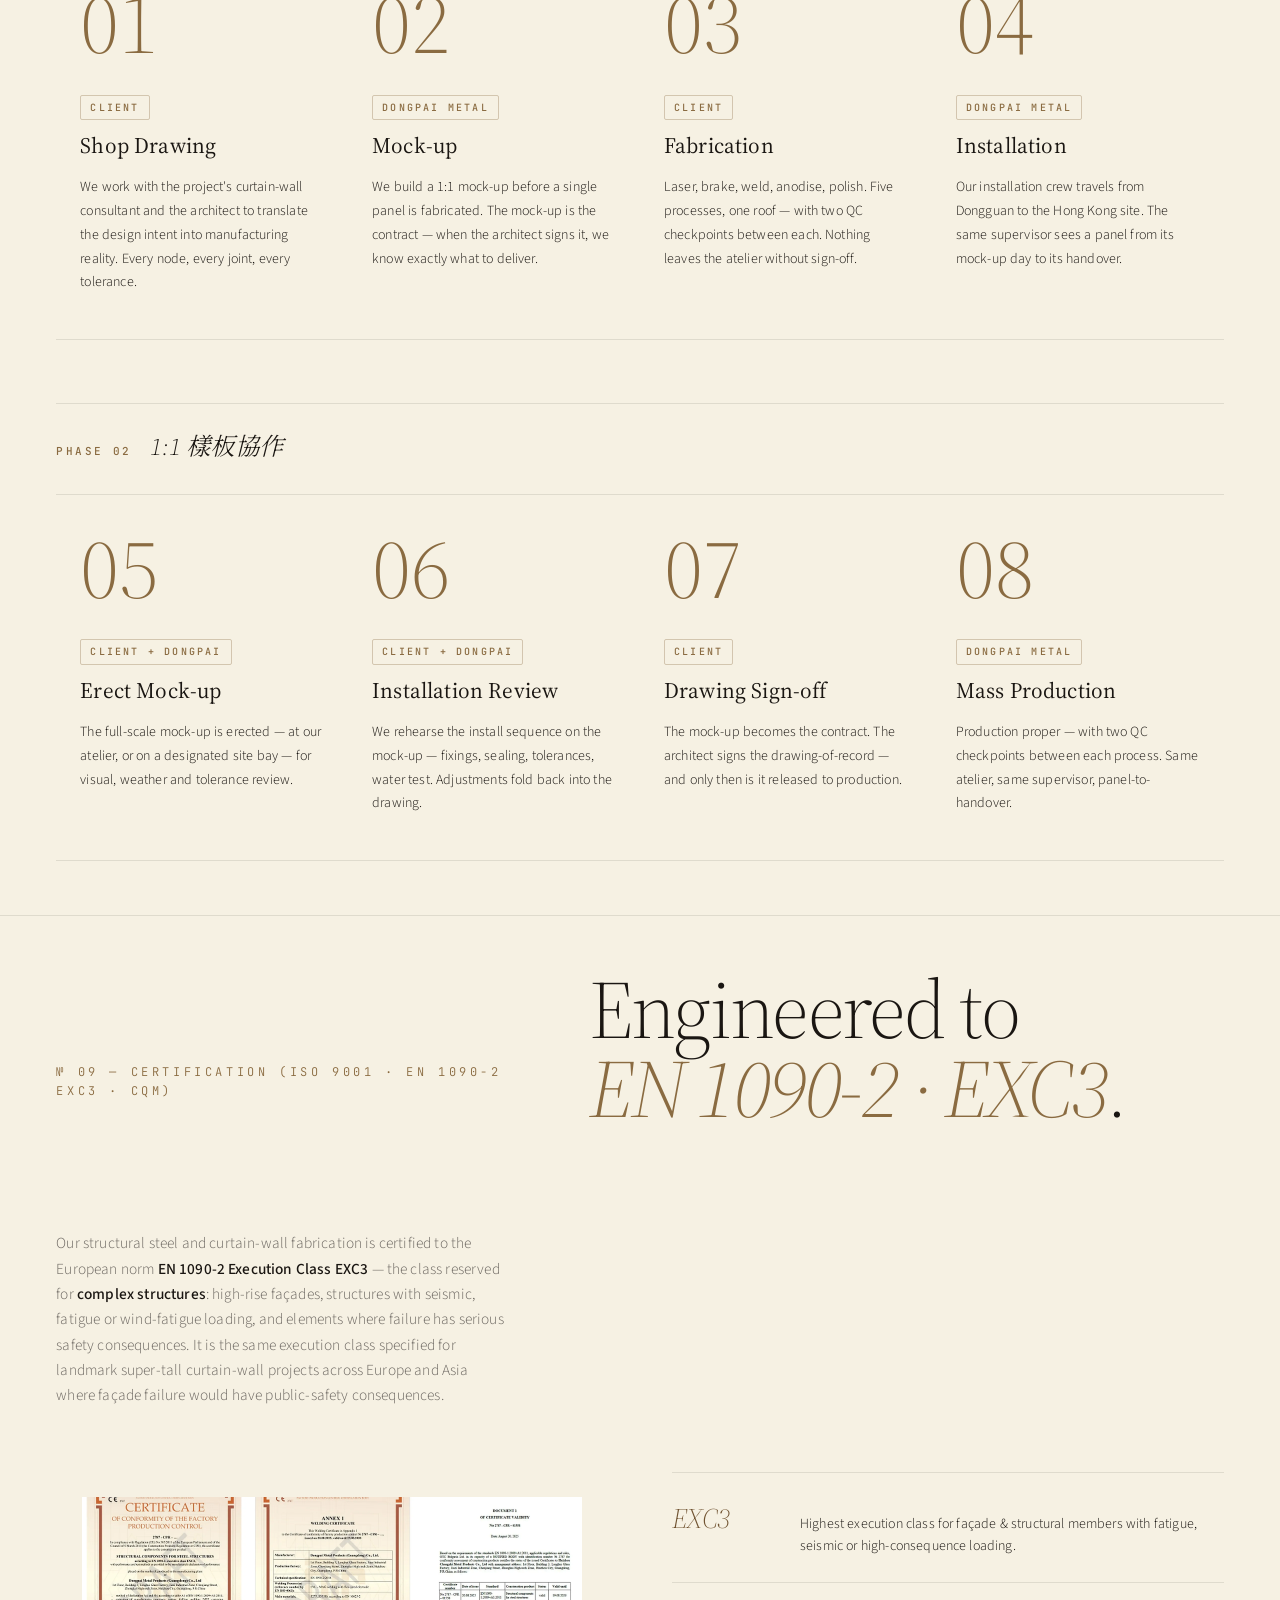
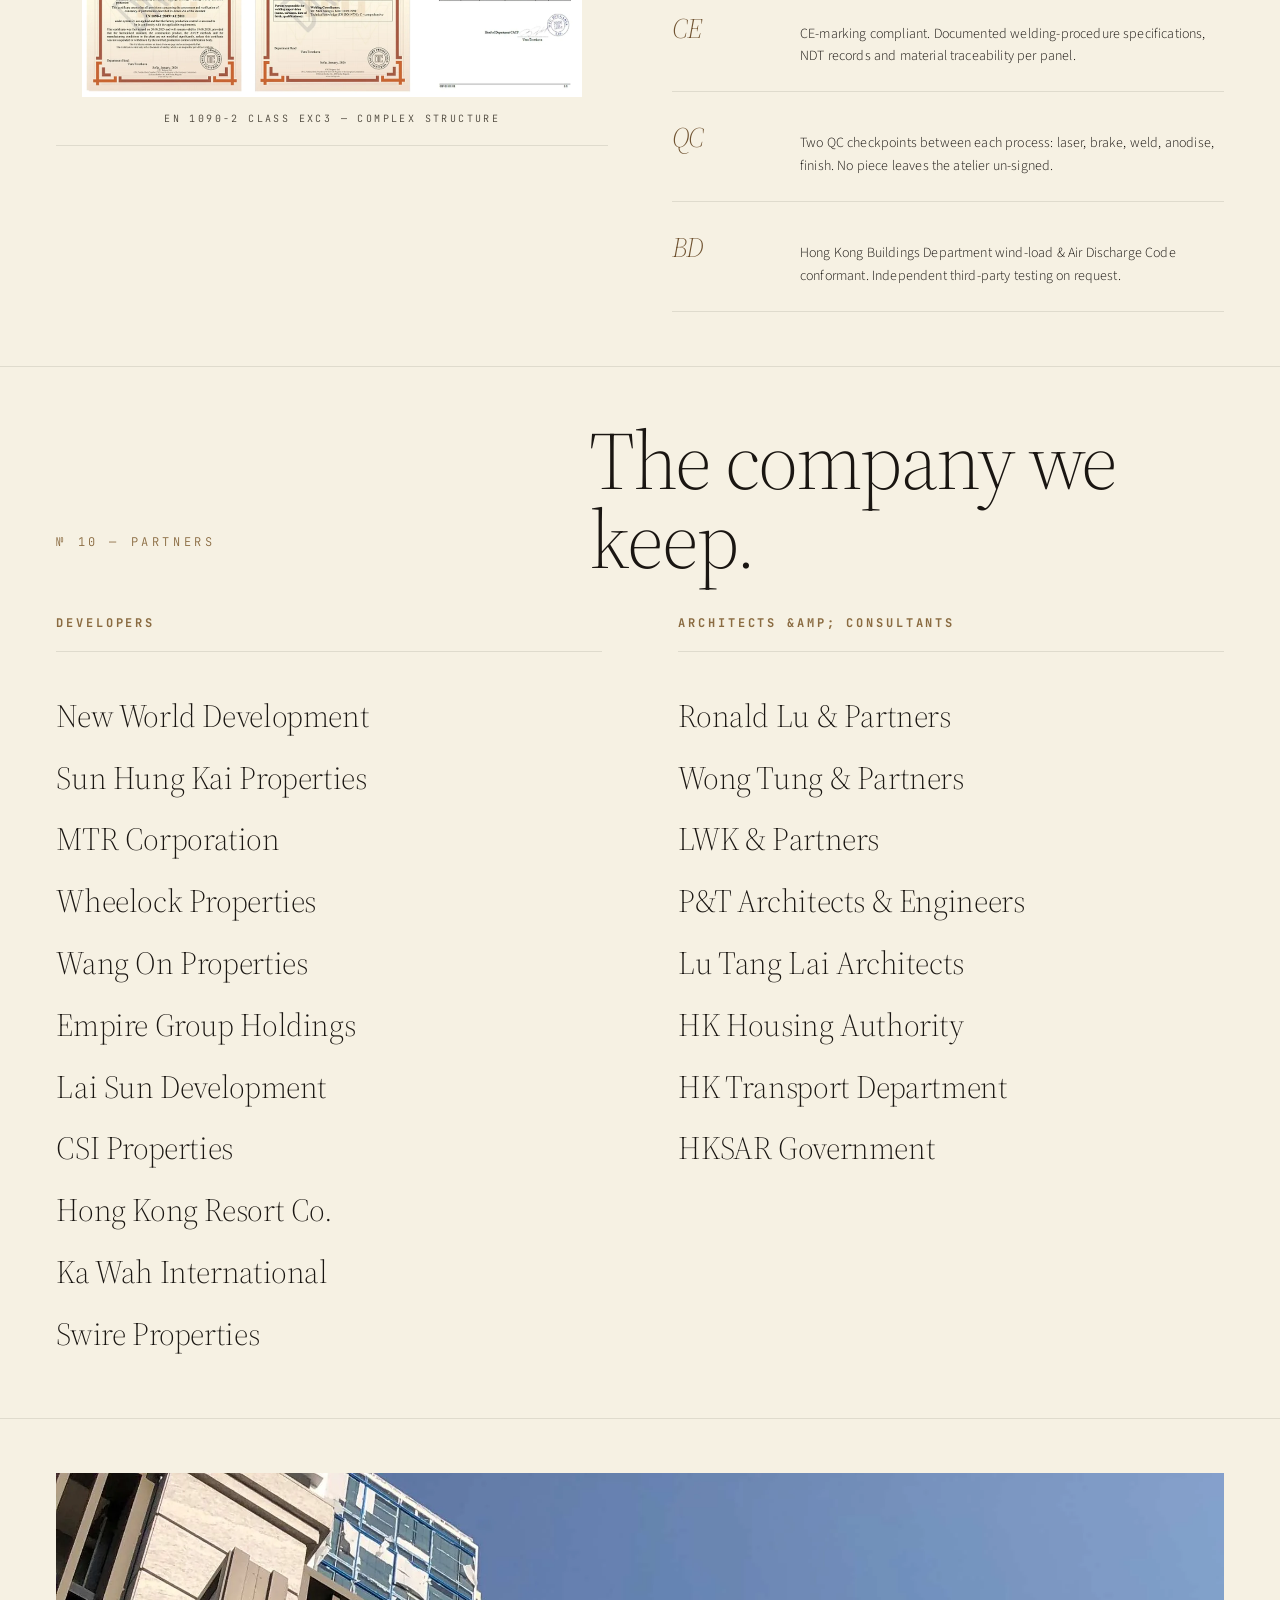
==== commit 919b1483: "YouTube 投流就绪: Privacy Policy + Cookie banner + GA4/Ads stub + 表单 conversion event $ 加什么 1. /privacy." ====
--- a/index.html
+++ b/index.html
@@ -44,7 +44,7 @@
 
     <link rel="preconnect" href="https://fonts.googleapis.com" />
     <link rel="preconnect" href="https://fonts.gstatic.com" crossorigin />
-    <link rel="stylesheet" href="styles.css?v=56" />
+    <link rel="stylesheet" href="styles.css?v=58" />
 
     <!-- Schema.org BreadcrumbList for SEO -->
     <script type="application/ld+json">
@@ -113,6 +113,25 @@
         "knowsAbout": ["Aluminium cladding", "Balustrade and handrail", "AC grill and louvre", "Stainless steel decoration", "Architectural metalworks"]
       }
     </script>
+
+    <!-- ════════ 追蹤代码占位 ════════ -->
+    <!-- TODO Boss 拿到真 ID 后: 1) 取消下面 3 段注释; 2) 替换 G-XXXXXXXXXX / AW-XXXXXXXXX/XXXXXXXXXX_X / your-google-verification-token 为真值 -->
+
+    <!-- Google Search Console domain verification -->
+    <!-- <meta name="google-site-verification" content="your-google-verification-token-here" /> -->
+
+    <!-- Google Analytics 4 + Google Ads (gtag.js, Consent Mode v2 由 script.js 默认 deny) -->
+    <!--
+    <script async src="https://www.googletagmanager.com/gtag/js?id=G-XXXXXXXXXX"></script>
+    <script>
+      window.dataLayer = window.dataLayer || [];
+      function gtag(){ dataLayer.push(arguments); }
+      gtag('js', new Date());
+      gtag('config', 'G-XXXXXXXXXX');         // ← 替换 GA4 measurement ID
+      gtag('config', 'AW-XXXXXXXXX');         // ← 替换 Google Ads conversion ID
+    </script>
+    -->
+
   </head>
   <body id="top">
     <!-- ════════ HEADER ════════ -->
@@ -1341,11 +1360,12 @@
 
       <div class="footer-bottom">
         <span>© 2026 Dongpai Metal Group<span class="zh"> · 東排金屬集團</span></span>
+        <a href="/privacy.html" data-i18n="footerPrivacy">Privacy Policy</a>
         <a href="#top" data-i18n="backTop">Back to Top ↑</a>
       </div>
     </footer>
 
-    <script src="script.js?v=55"></script>
+    <script src="script.js?v=58"></script>
 
     <!-- Google Analytics 4 stub — replace G-XXXXXXXXXX with the real measurement ID before un-commenting.
          Left disabled until a real GA4 property is provisioned so that no broken tag fires on production.
--- a/styles.css
+++ b/styles.css
@@ -4162,3 +4162,157 @@
   padding: 0 !important;
   aspect-ratio: unset !important;
 }
+
+/* ═════════════════════════════════════════════════════════════
+   Cookie Consent Banner (GDPR + HK PDPO 合规)
+   - 固定底部, 米色背景, 古铜色 hairline
+   - 双语 EN / zh-Hant 通过 body.lang-* 切换
+   - mobile (max-width 720px) 改竖排, 全宽
+   ═════════════════════════════════════════════════════════════ */
+.cookie-banner {
+  position: fixed;
+  bottom: 0;
+  left: 0;
+  right: 0;
+  z-index: 9999;
+  background: var(--paper-2, #efe8d4);
+  border-top: 1px solid var(--bronze);
+  box-shadow: 0 -4px 16px rgba(74, 54, 33, 0.08);
+  animation: cookie-banner-rise 0.35s ease-out;
+}
+
+@keyframes cookie-banner-rise {
+  from { transform: translateY(100%); opacity: 0; }
+  to   { transform: translateY(0);    opacity: 1; }
+}
+
+.cookie-banner.is-hidden {
+  display: none;
+}
+
+.cookie-banner-inner {
+  max-width: 1100px;
+  margin: 0 auto;
+  padding: 20px 28px;
+  display: flex;
+  align-items: center;
+  justify-content: space-between;
+  gap: 24px;
+}
+
+.cookie-banner-text {
+  flex: 1 1 auto;
+  margin: 0;
+  font-size: 15px;
+  line-height: 1.55;
+  color: var(--text-dim);
+}
+
+.cookie-banner-text a {
+  color: var(--bronze);
+  text-decoration: underline;
+  text-underline-offset: 2px;
+}
+
+.cookie-banner-text a:hover {
+  color: var(--bronze-1);
+}
+
+.cookie-banner-actions {
+  flex: 0 0 auto;
+  display: flex;
+  align-items: center;
+  gap: 12px;
+}
+
+/* 三个按钮: 复用站内 .btn / .btn-primary 风格语义,
+   但单独写以免依赖外部 .btn 的具体定义。
+   - decline = 边框米色按钮
+   - accept  = 实心古铜按钮
+*/
+.cookie-banner .cookie-btn-decline,
+.cookie-banner .cookie-btn-accept {
+  font-family: var(--font-display);
+  font-size: 14px;
+  letter-spacing: 0.02em;
+  padding: 10px 22px;
+  border-radius: 2px;
+  cursor: pointer;
+  transition: background 0.2s ease, color 0.2s ease, border-color 0.2s ease;
+  white-space: nowrap;
+}
+
+.cookie-banner .cookie-btn-decline {
+  background: transparent;
+  border: 1px solid var(--bronze);
+  color: var(--bronze-1);
+}
+
+.cookie-banner .cookie-btn-decline:hover {
+  background: var(--bronze-glow);
+  border-color: var(--bronze-1);
+}
+
+.cookie-banner .cookie-btn-accept {
+  background: var(--bronze);
+  border: 1px solid var(--bronze);
+  color: #fff;
+}
+
+.cookie-banner .cookie-btn-accept:hover {
+  background: var(--bronze-1);
+  border-color: var(--bronze-1);
+}
+
+/* 双语切换 — 默认全隐藏, 由 body.lang-* 控制显示 */
+.cookie-banner-en,
+.cookie-banner-zh {
+  display: none;
+}
+
+body.lang-en .cookie-banner-en {
+  display: inline;
+}
+
+body.lang-zh-hant .cookie-banner-zh {
+  display: inline;
+}
+
+/* button 内的语言 span 同样切换 */
+body.lang-en .cookie-banner .cookie-btn-decline .cookie-banner-en,
+body.lang-en .cookie-banner .cookie-btn-accept .cookie-banner-en {
+  display: inline;
+}
+
+body.lang-zh-hant .cookie-banner .cookie-btn-decline .cookie-banner-zh,
+body.lang-zh-hant .cookie-banner .cookie-btn-accept .cookie-banner-zh {
+  display: inline;
+}
+
+/* mobile: 竖排, 全宽按钮 */
+@media (max-width: 720px) {
+  .cookie-banner-inner {
+    flex-direction: column;
+    align-items: stretch;
+    padding: 16px 18px;
+    gap: 14px;
+  }
+
+  .cookie-banner-text {
+    font-size: 14px;
+    text-align: left;
+  }
+
+  .cookie-banner-actions {
+    width: 100%;
+    flex-direction: row;
+    gap: 10px;
+  }
+
+  .cookie-banner .cookie-btn-decline,
+  .cookie-banner .cookie-btn-accept {
+    flex: 1 1 50%;
+    padding: 12px 16px;
+    font-size: 14px;
+  }
+}
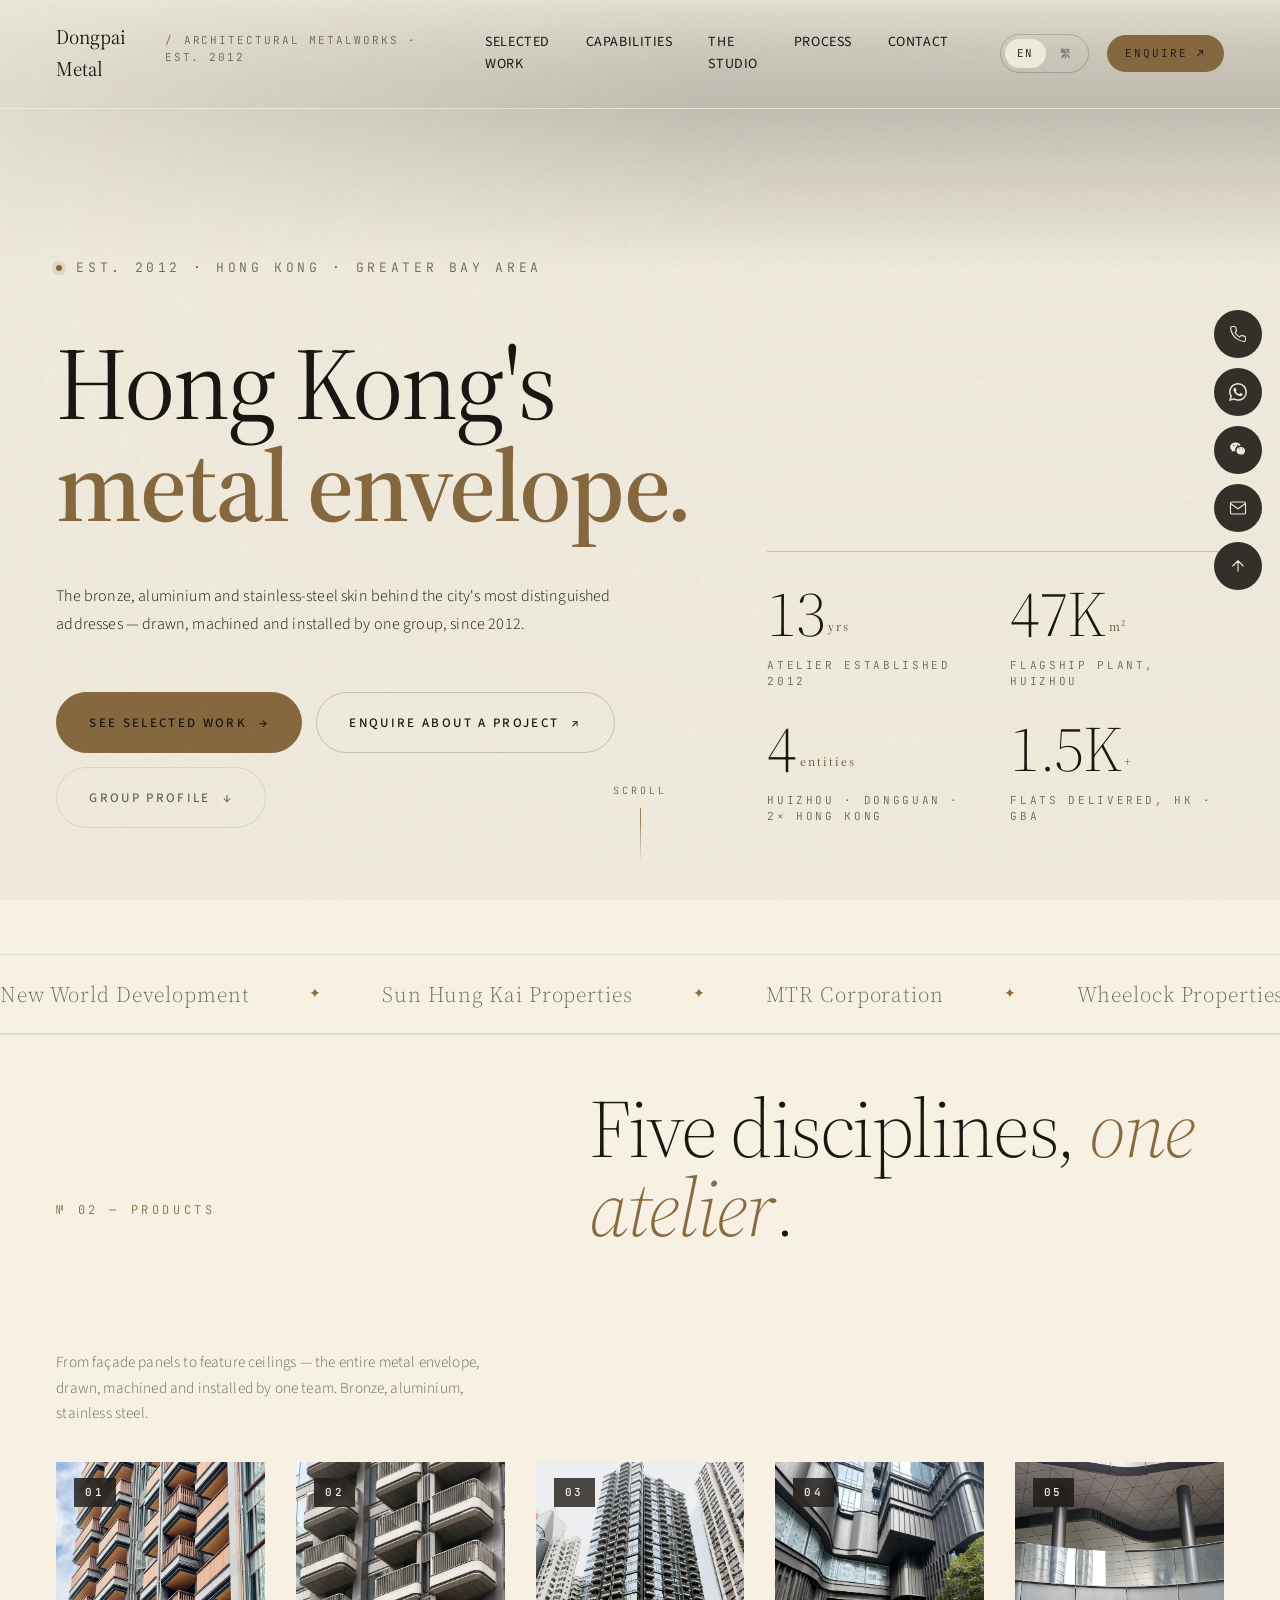
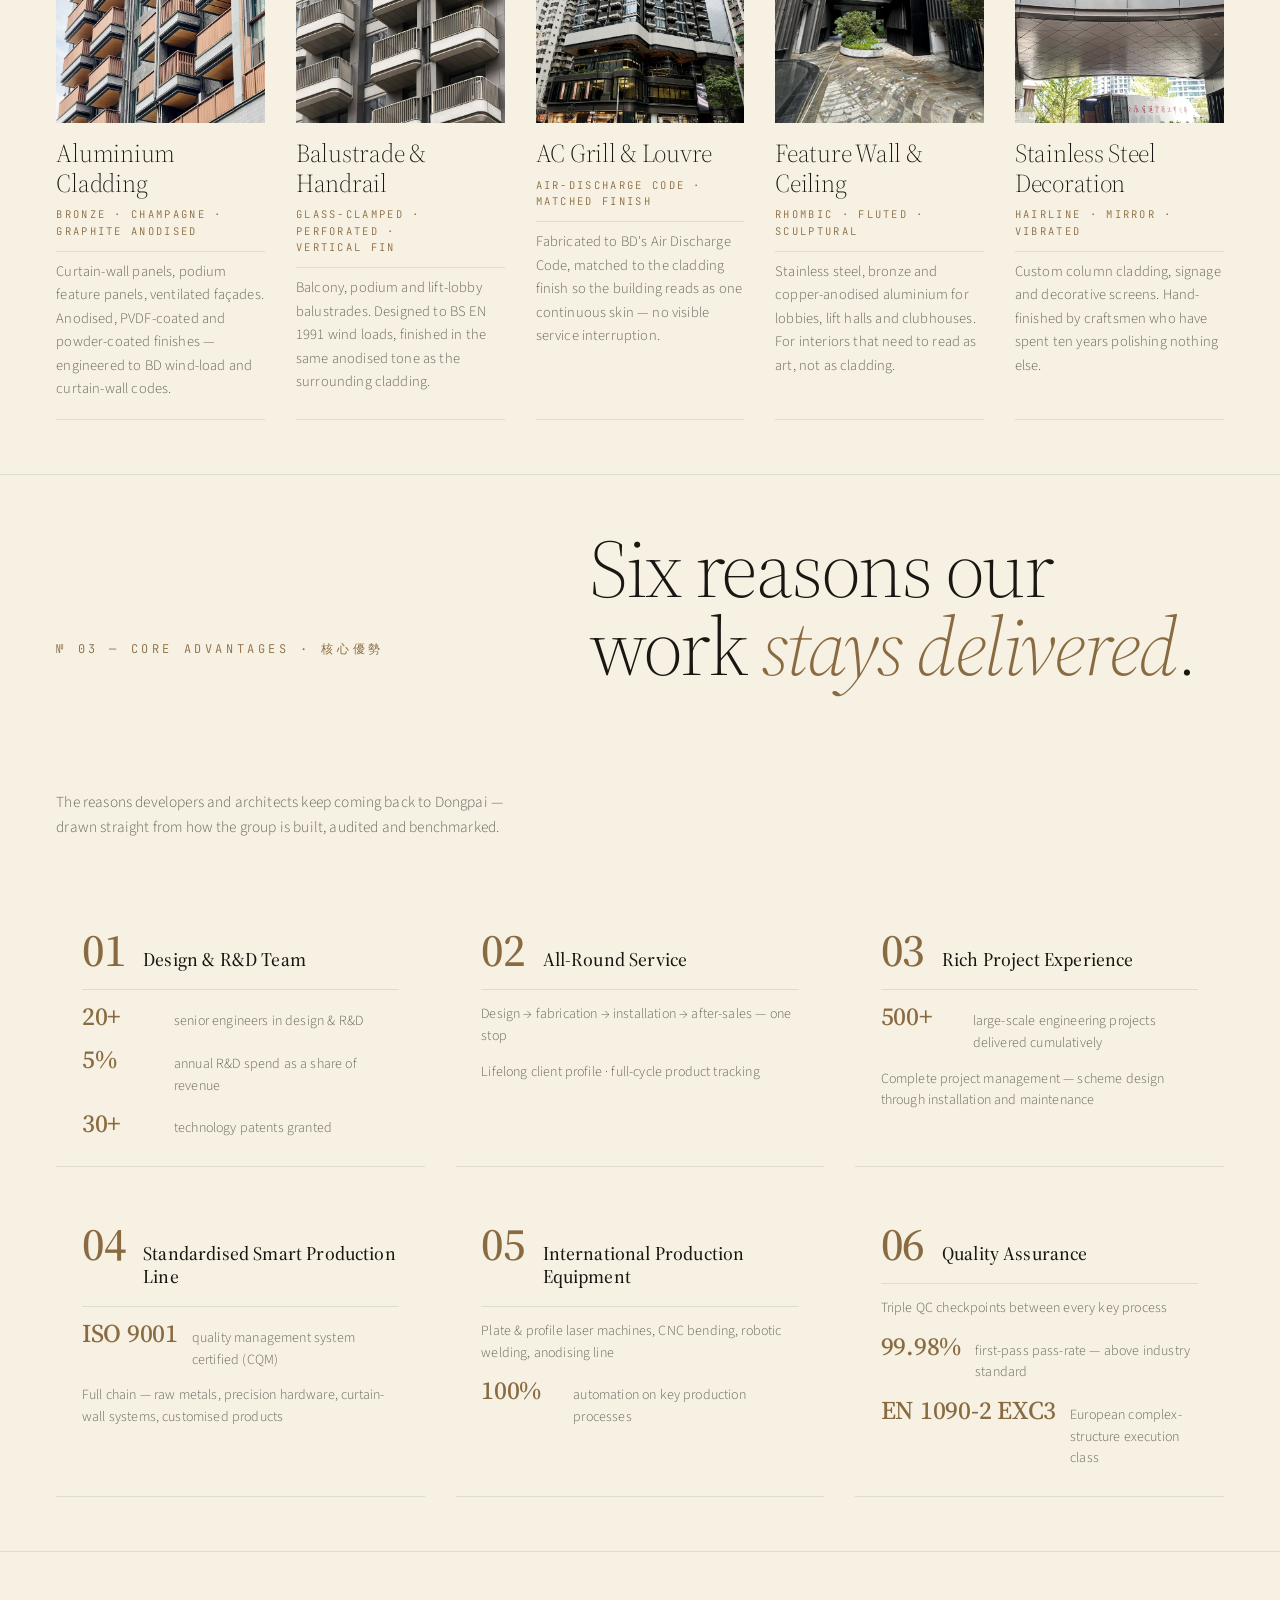
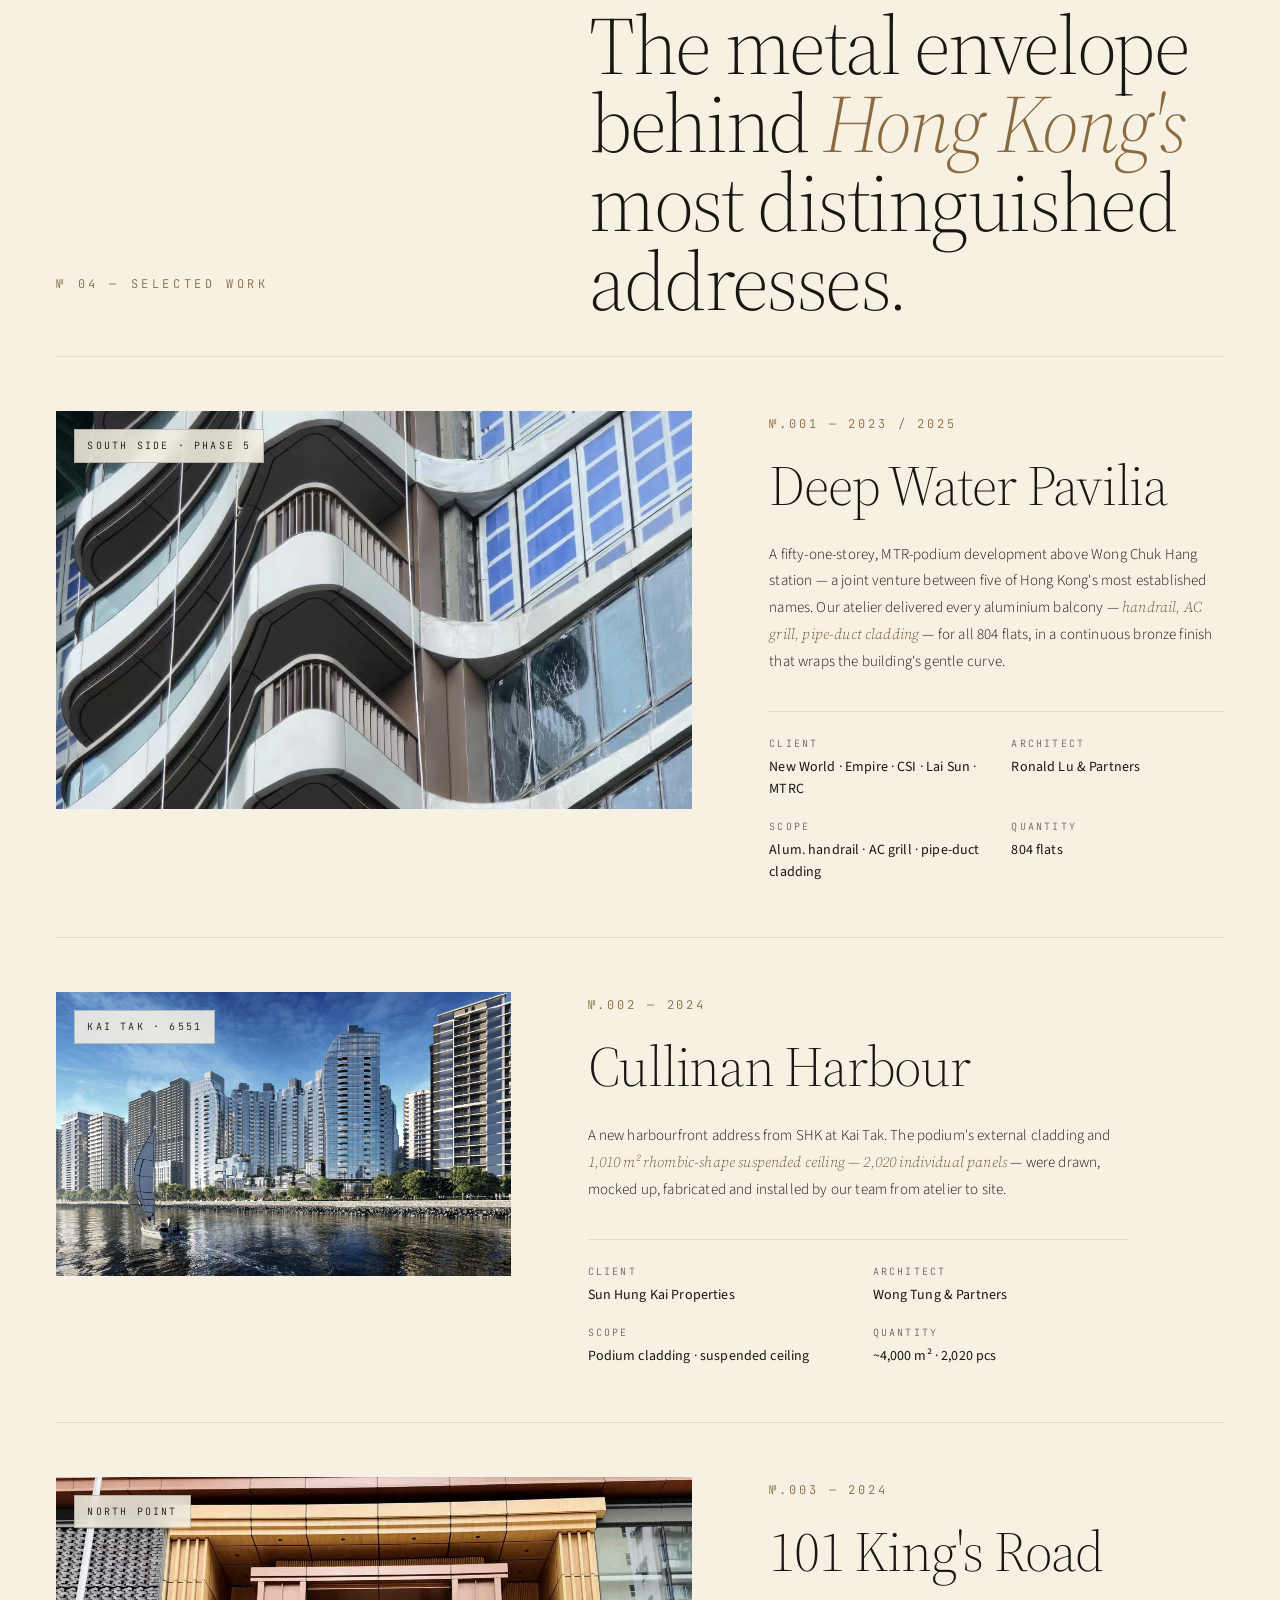
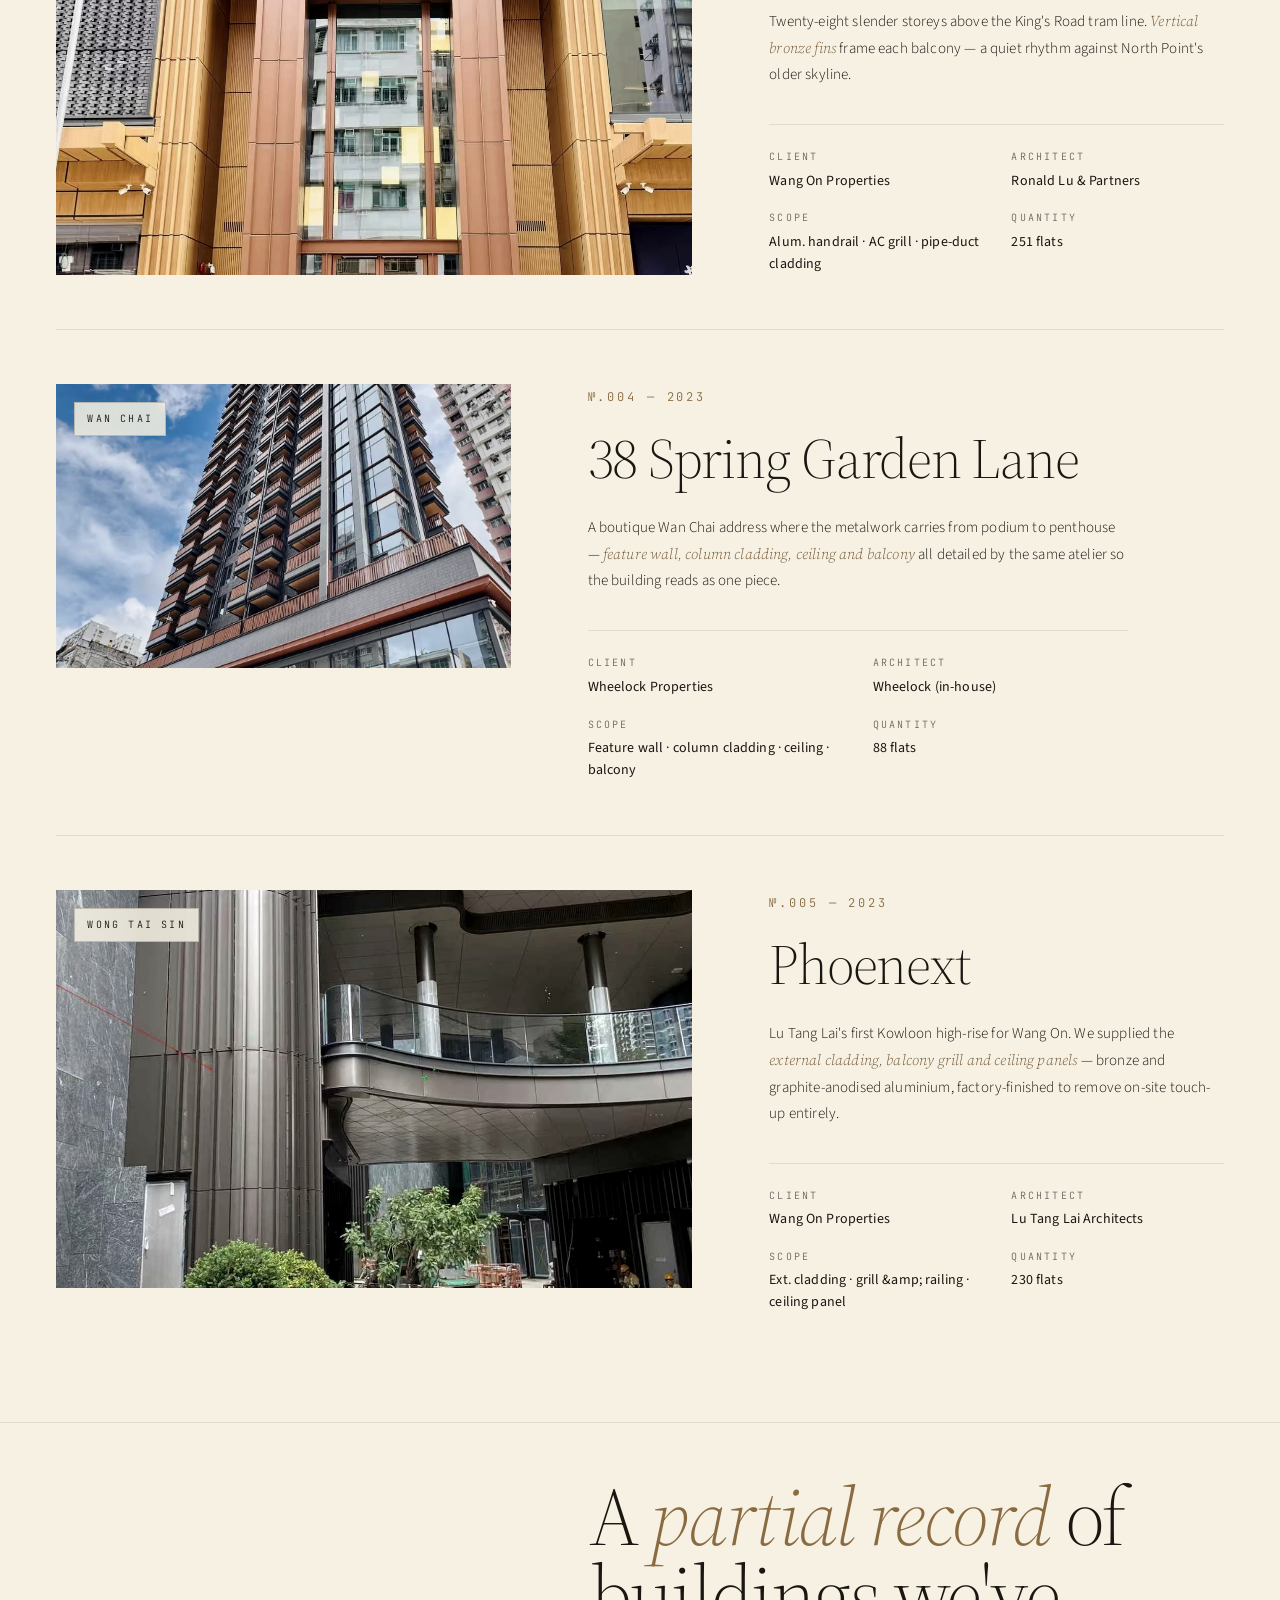
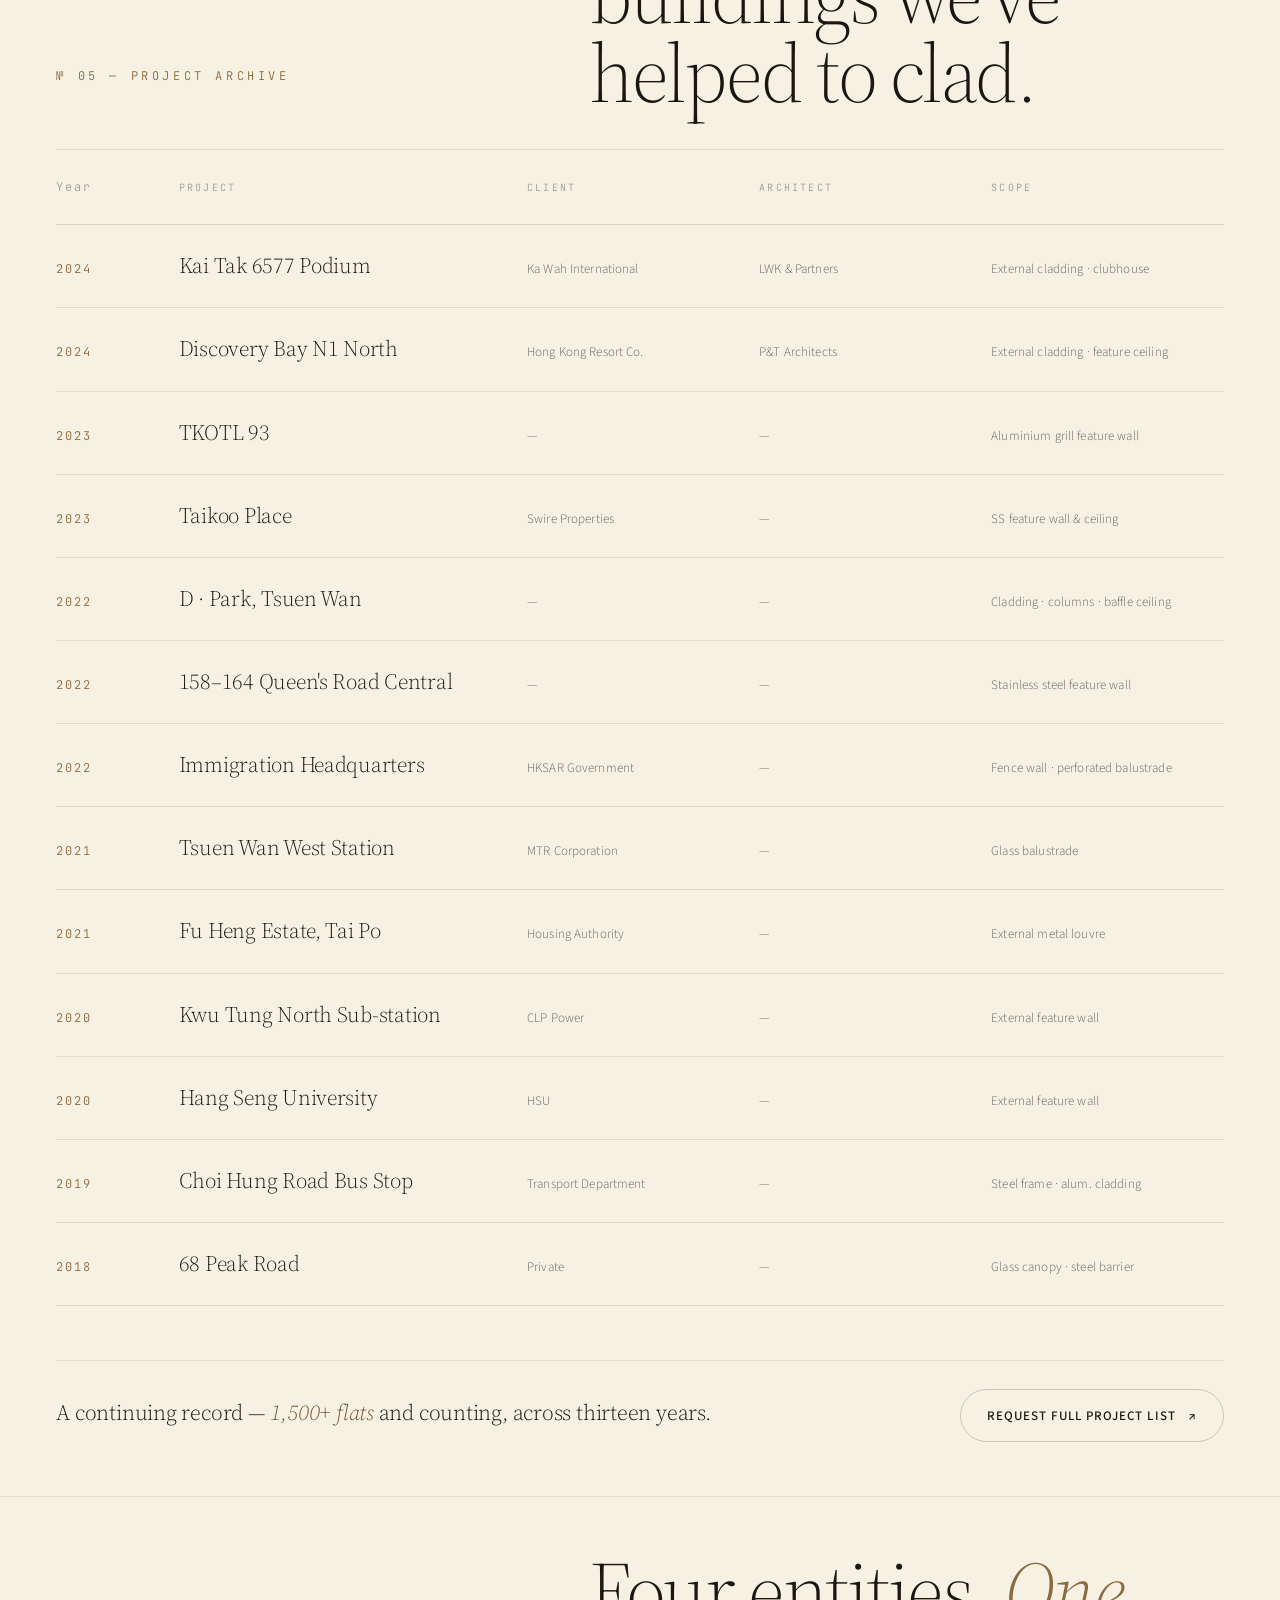
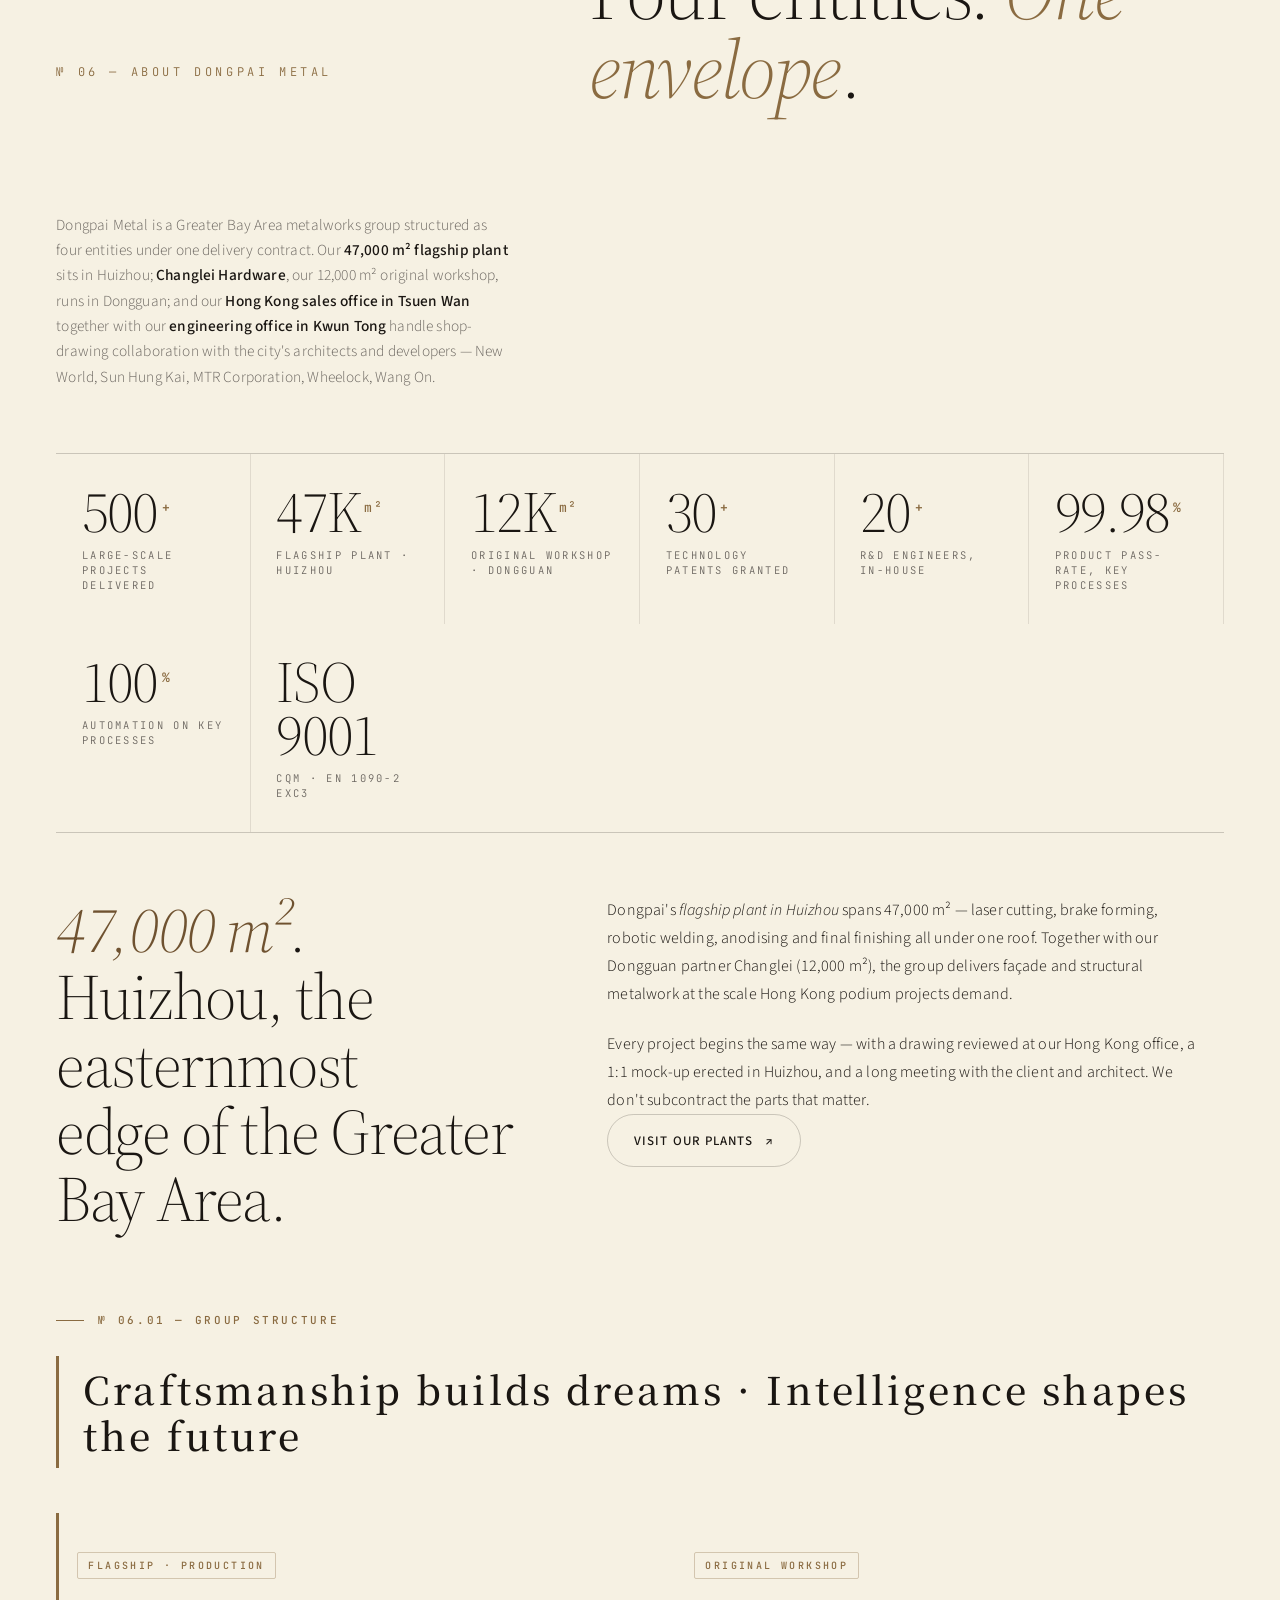
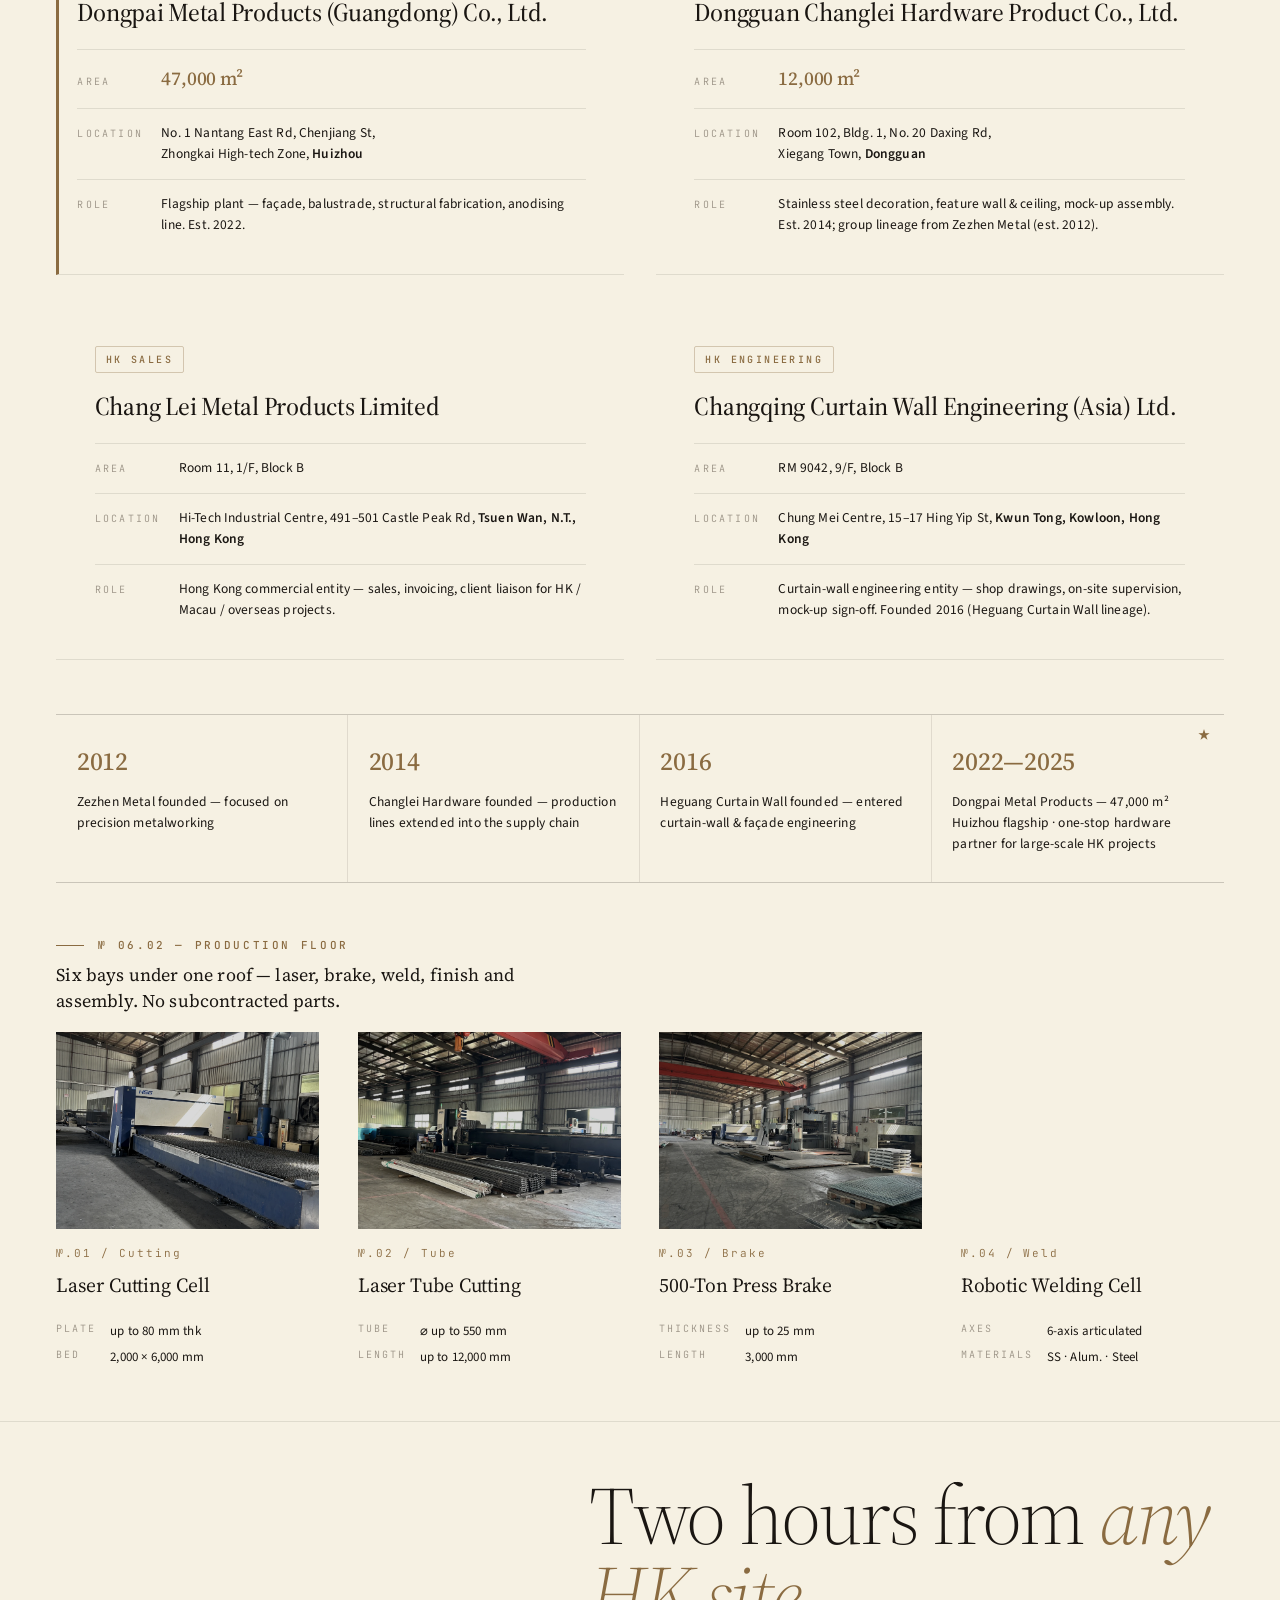
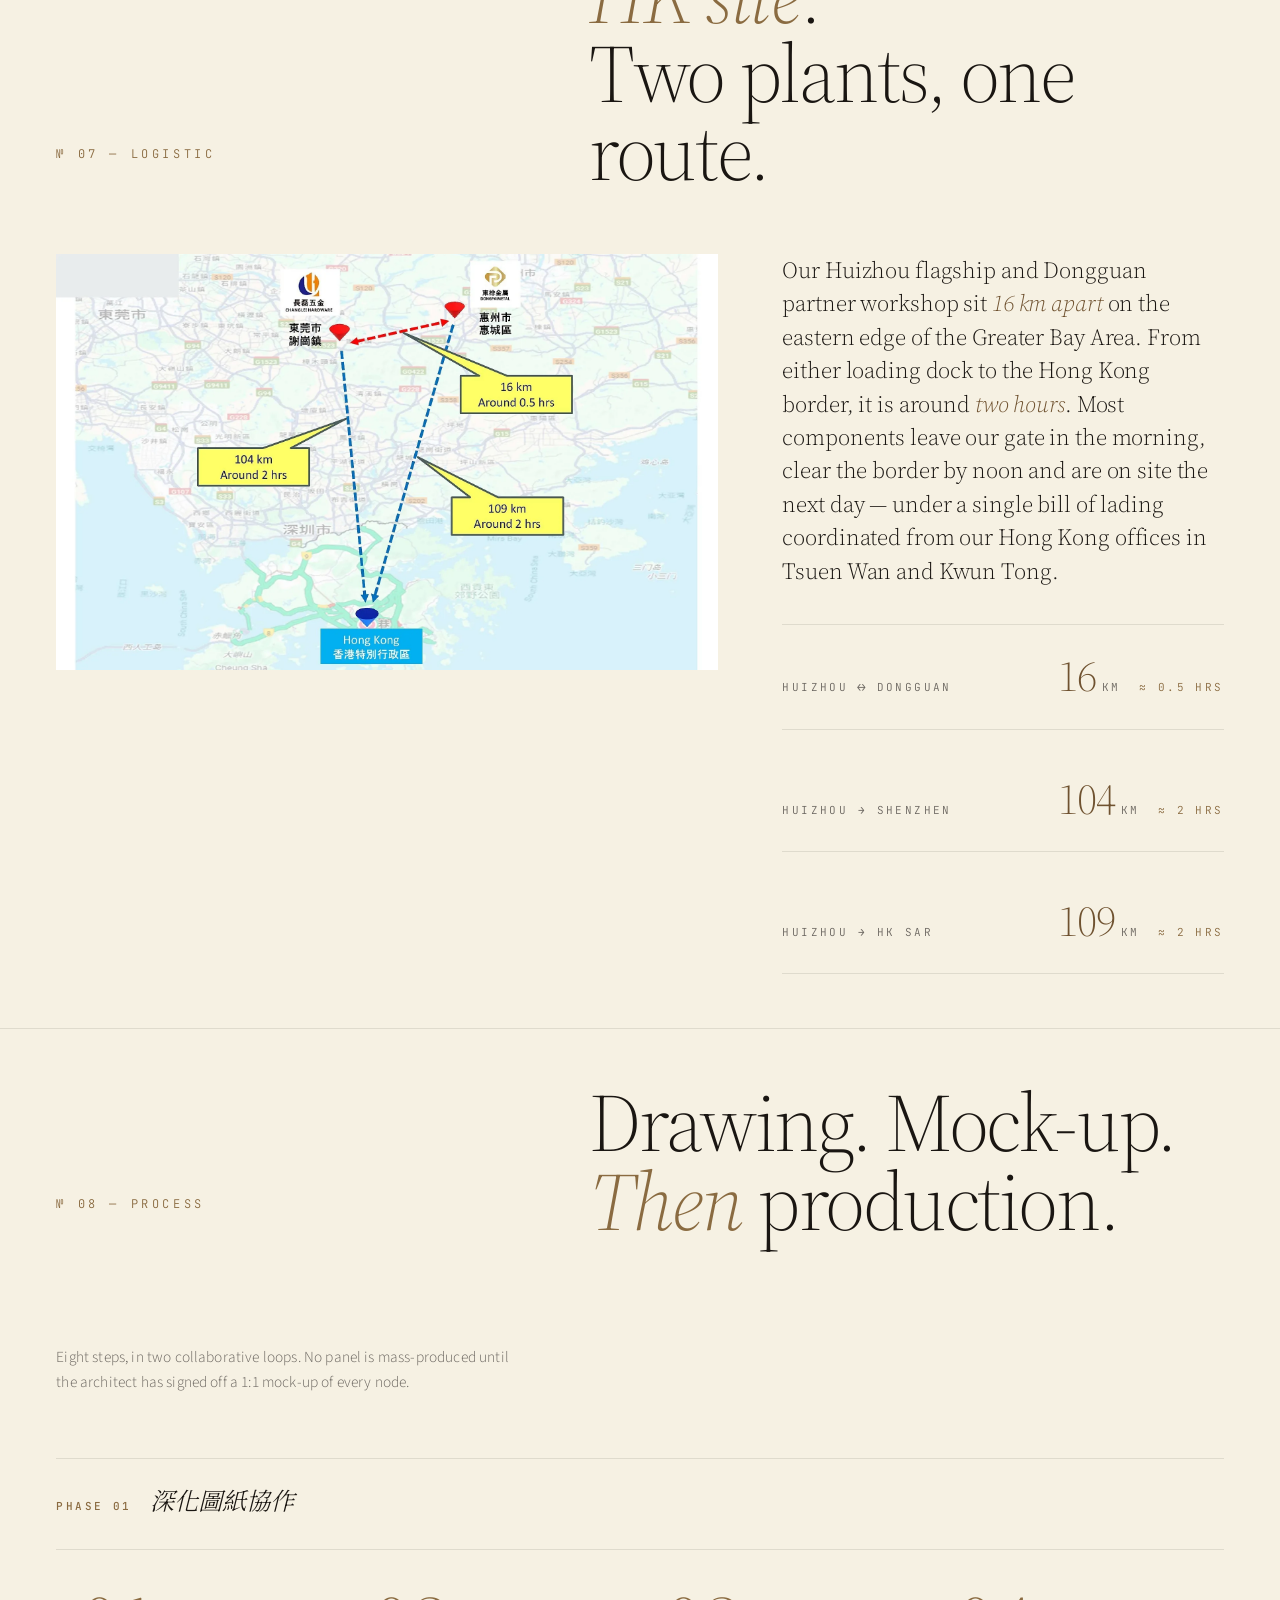
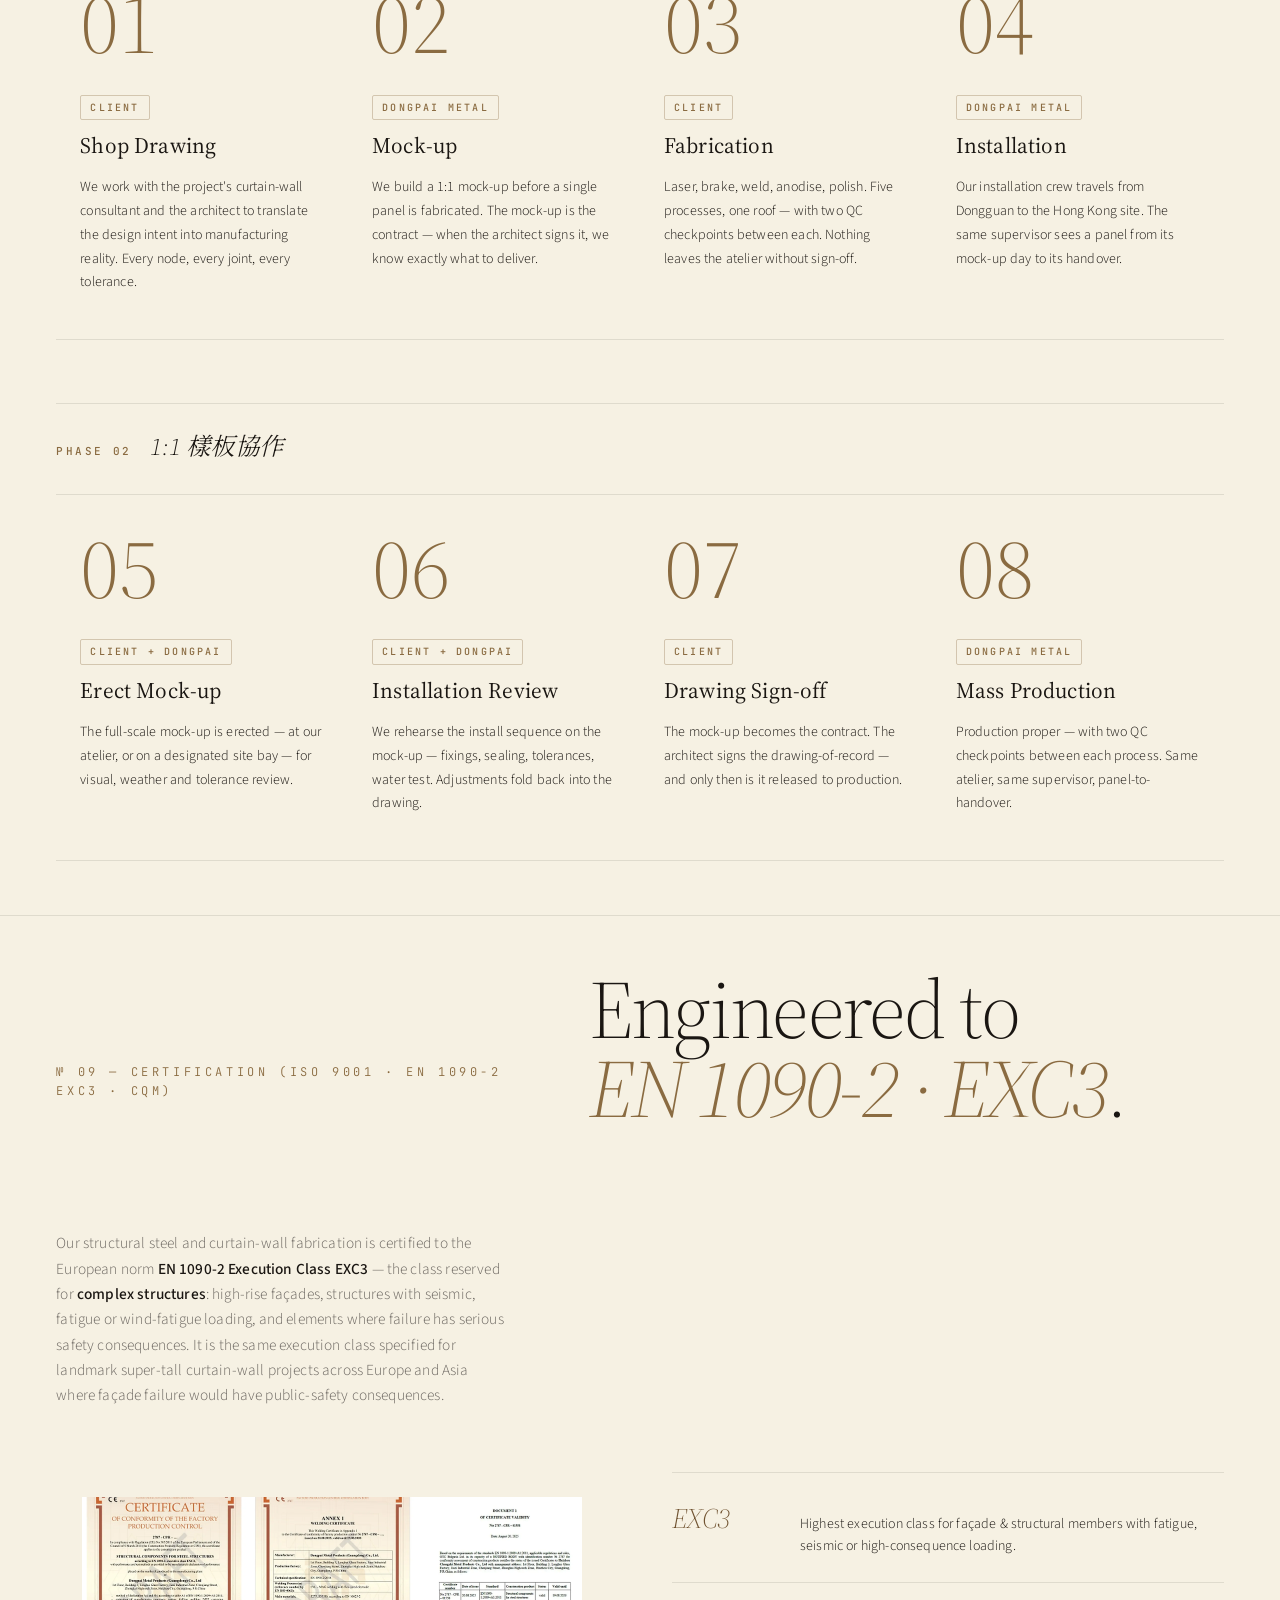
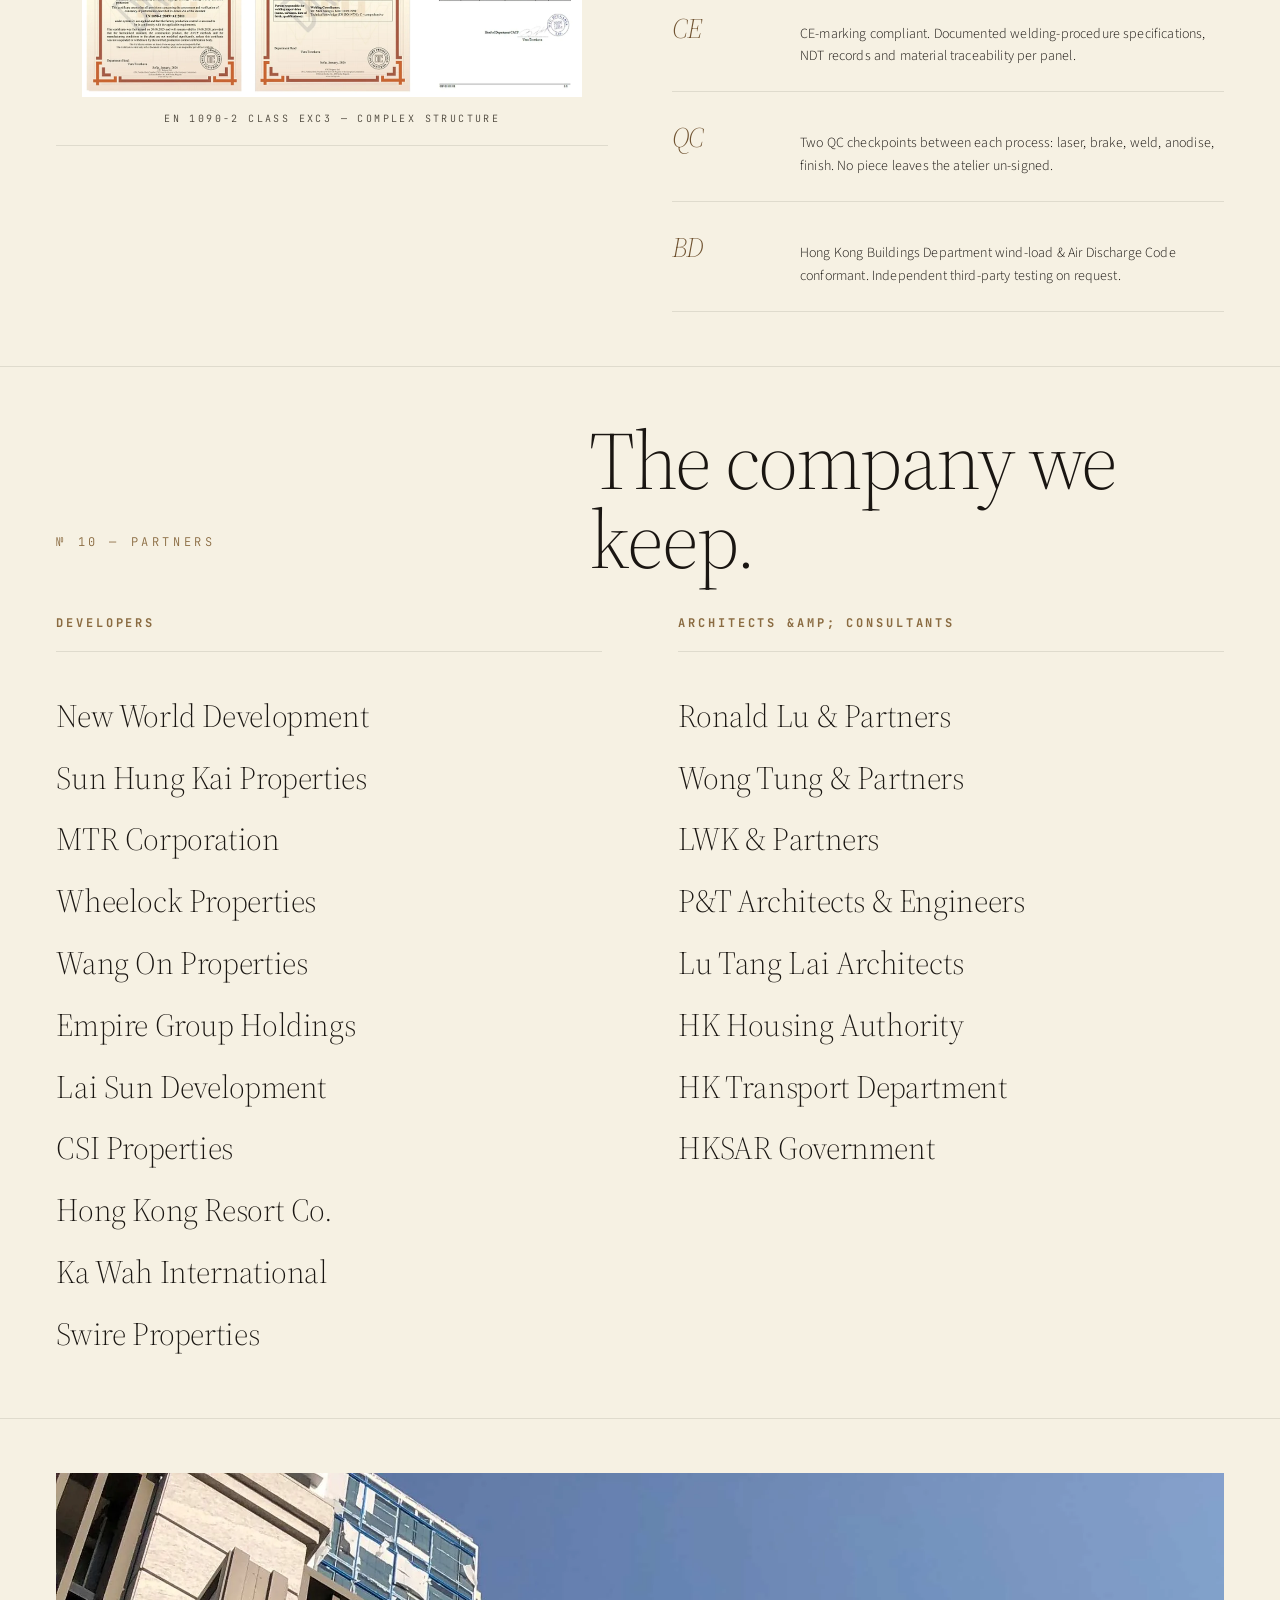
==== commit cb693ac9: "GA4 激活: G-WXQJCGZG3Q (dongpaimetal.com Property) 刚在 Google Analytics 后台为 boss 创建:   · Account: Dongp" ====
--- a/index.html
+++ b/index.html
@@ -115,22 +115,21 @@
     </script>
 
     <!-- ════════ 追蹤代码占位 ════════ -->
-    <!-- TODO Boss 拿到真 ID 后: 1) 取消下面 3 段注释; 2) 替换 G-XXXXXXXXXX / AW-XXXXXXXXX/XXXXXXXXXX_X / your-google-verification-token 为真值 -->
+    <!-- TODO Boss 拿到真 ID 后: 1) 取消下面 3 段注释; 2) 替换 G-WXQJCGZG3Q / AW-XXXXXXXXX/XXXXXXXXXX_X / your-google-verification-token 为真值 -->
 
     <!-- Google Search Console domain verification -->
     <!-- <meta name="google-site-verification" content="your-google-verification-token-here" /> -->
 
     <!-- Google Analytics 4 + Google Ads (gtag.js, Consent Mode v2 由 script.js 默认 deny) -->
-    <!--
-    <script async src="https://www.googletagmanager.com/gtag/js?id=G-XXXXXXXXXX"></script>
+    
+    <script async src="https://www.googletagmanager.com/gtag/js?id=G-WXQJCGZG3Q"></script>
     <script>
       window.dataLayer = window.dataLayer || [];
       function gtag(){ dataLayer.push(arguments); }
       gtag('js', new Date());
-      gtag('config', 'G-XXXXXXXXXX');         // ← 替换 GA4 measurement ID
+      gtag('config', 'G-WXQJCGZG3Q');         // ← 替换 GA4 measurement ID
       gtag('config', 'AW-XXXXXXXXX');         // ← 替换 Google Ads conversion ID
     </script>
-    -->
 
   </head>
   <body id="top">
@@ -1367,14 +1366,14 @@
 
     <script src="script.js?v=58"></script>
 
-    <!-- Google Analytics 4 stub — replace G-XXXXXXXXXX with the real measurement ID before un-commenting.
+    <!-- Google Analytics 4 stub — replace G-WXQJCGZG3Q with the real measurement ID before un-commenting.
          Left disabled until a real GA4 property is provisioned so that no broken tag fires on production.
-    <script async src="https://www.googletagmanager.com/gtag/js?id=G-XXXXXXXXXX"></script>
+    <script async src="https://www.googletagmanager.com/gtag/js?id=G-WXQJCGZG3Q"></script>
     <script>
       window.dataLayer = window.dataLayer || [];
       function gtag(){dataLayer.push(arguments);}
       gtag('js', new Date());
-      gtag('config', 'G-XXXXXXXXXX', { 'anonymize_ip': true });
+      gtag('config', 'G-WXQJCGZG3Q', { 'anonymize_ip': true });
     </script>
     -->
   </body>
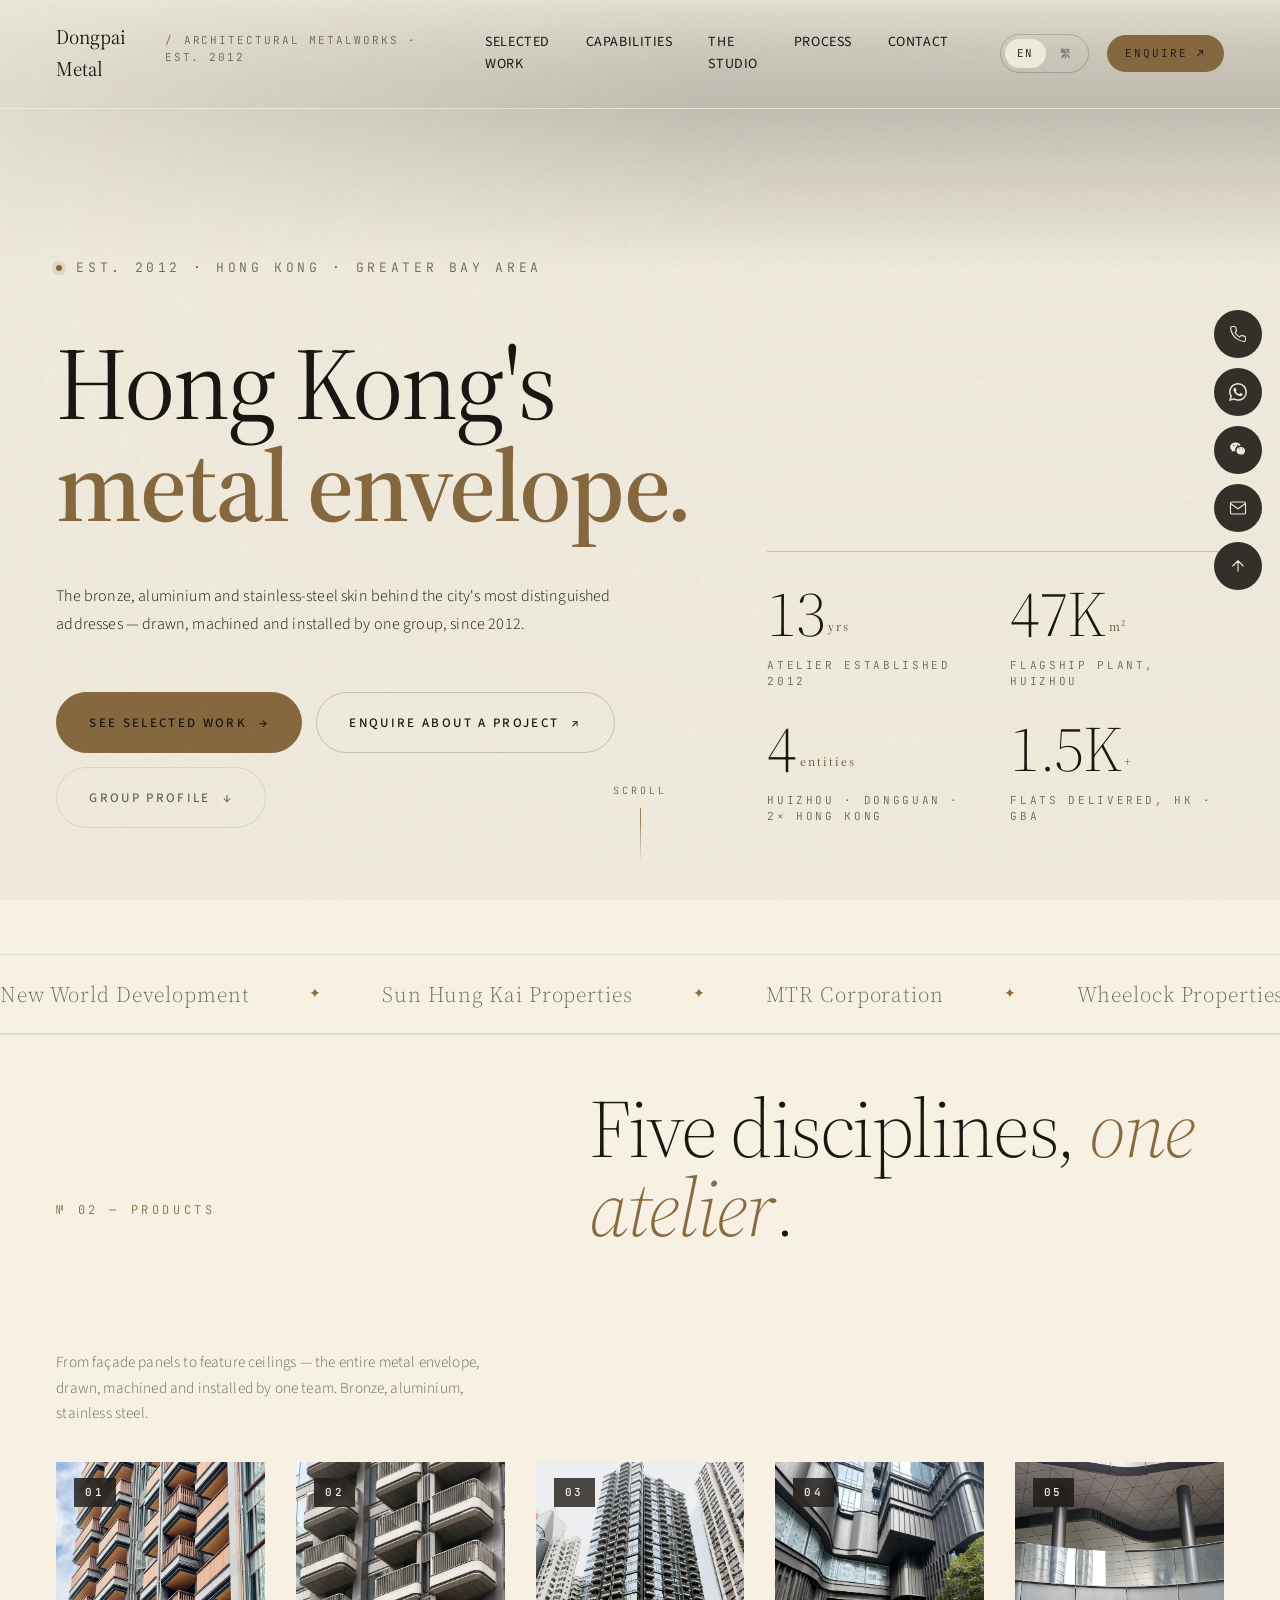
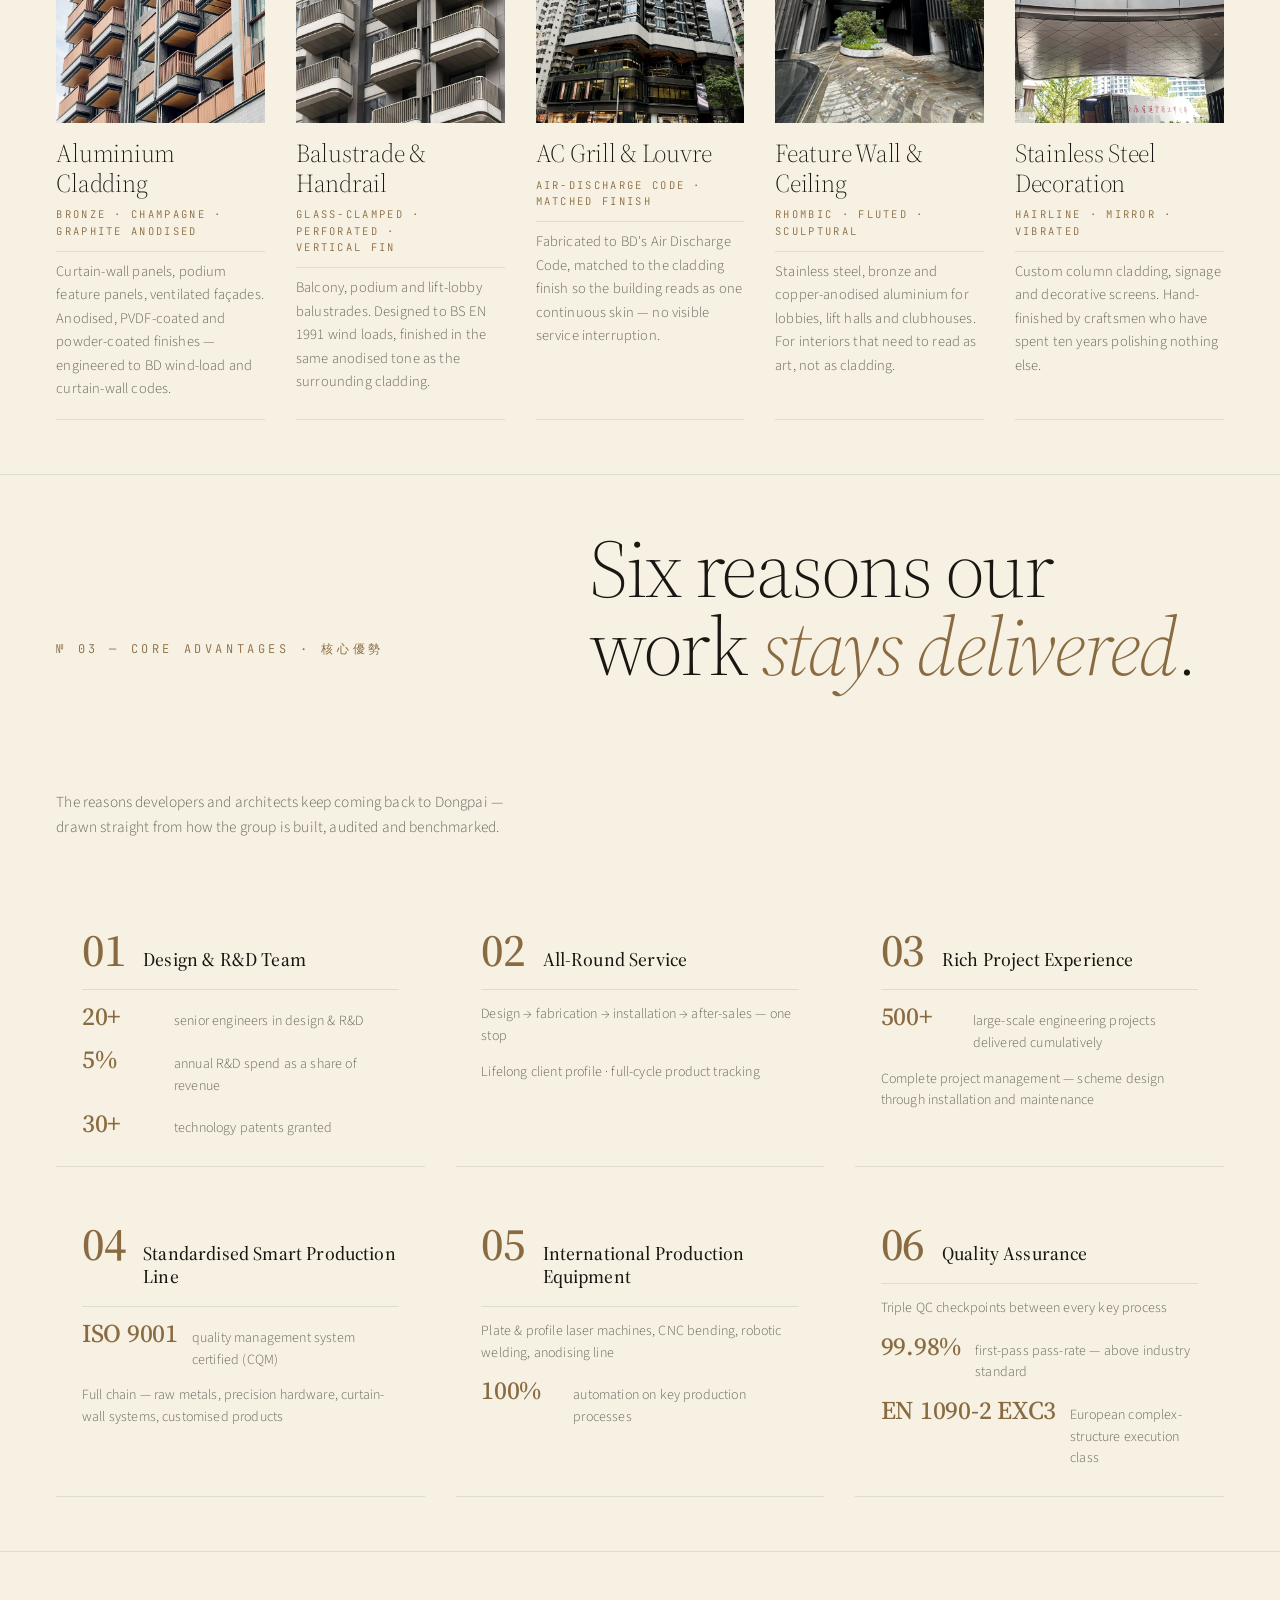
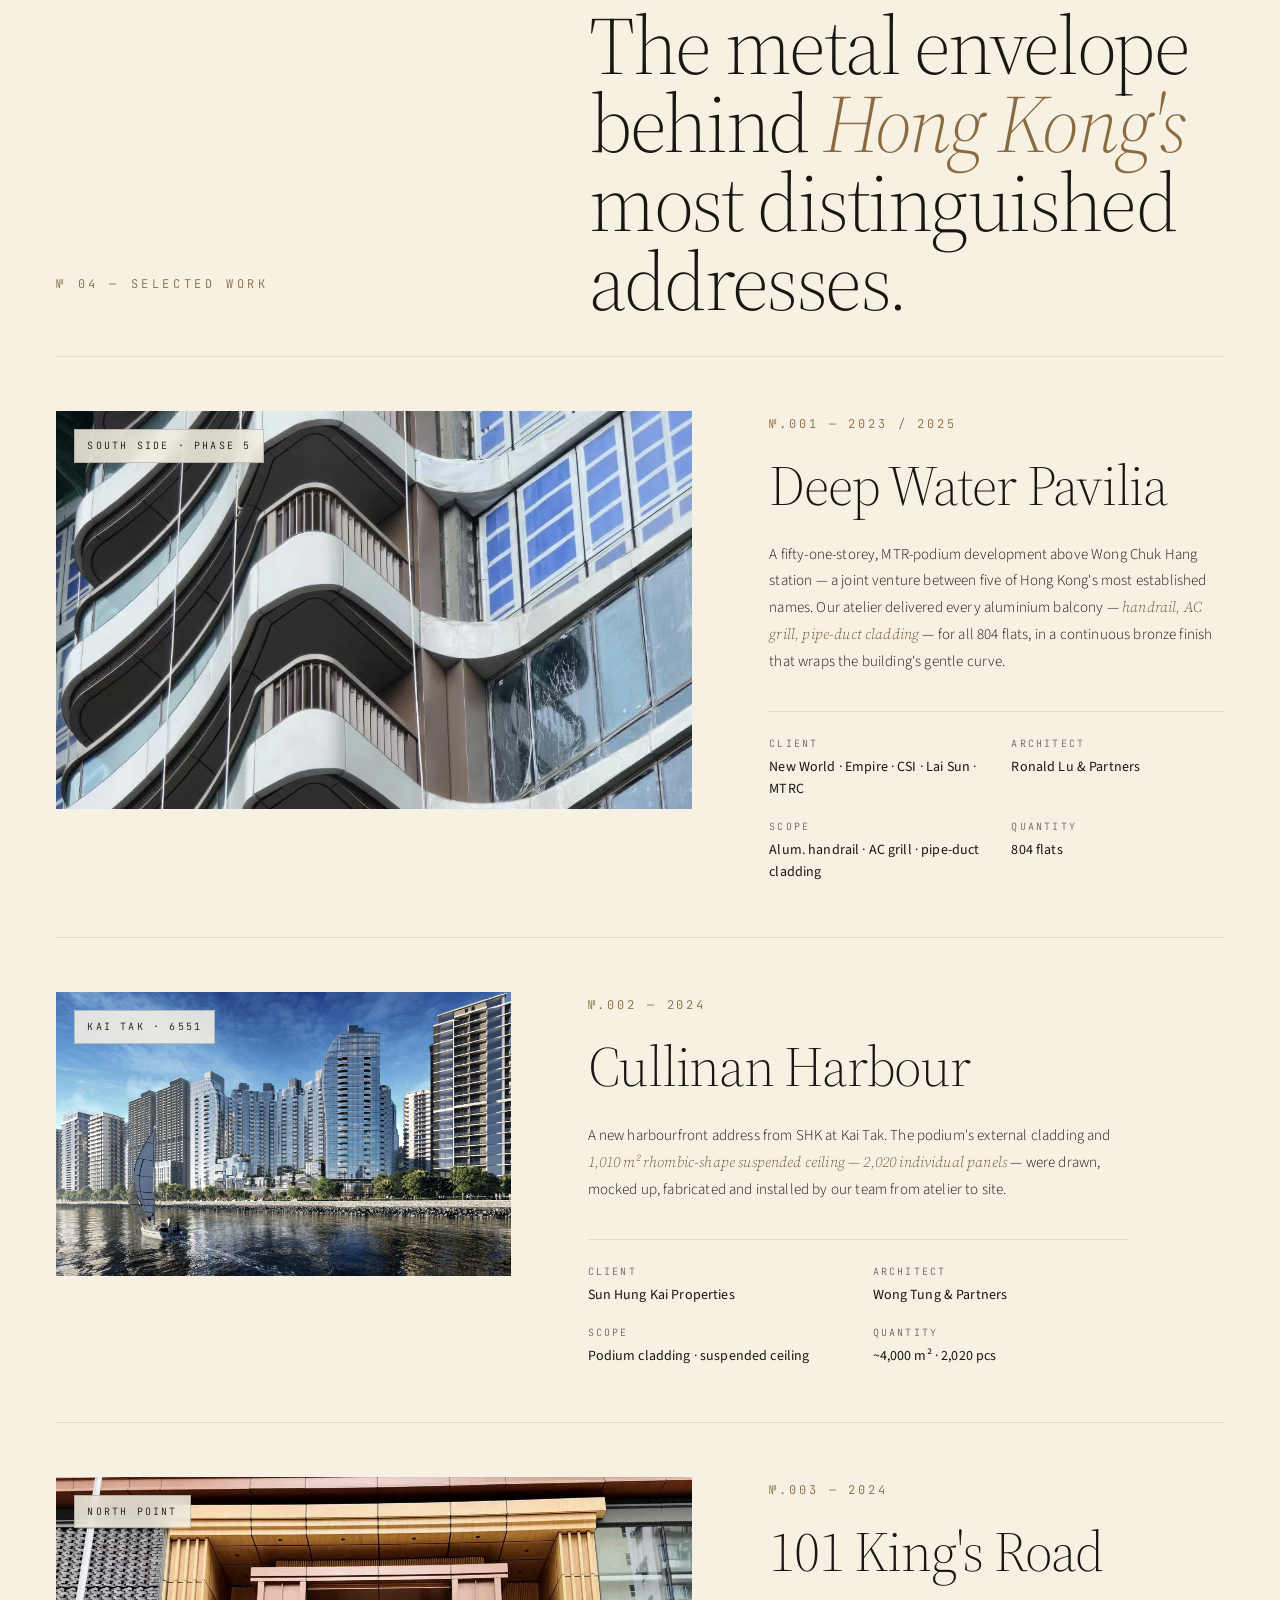
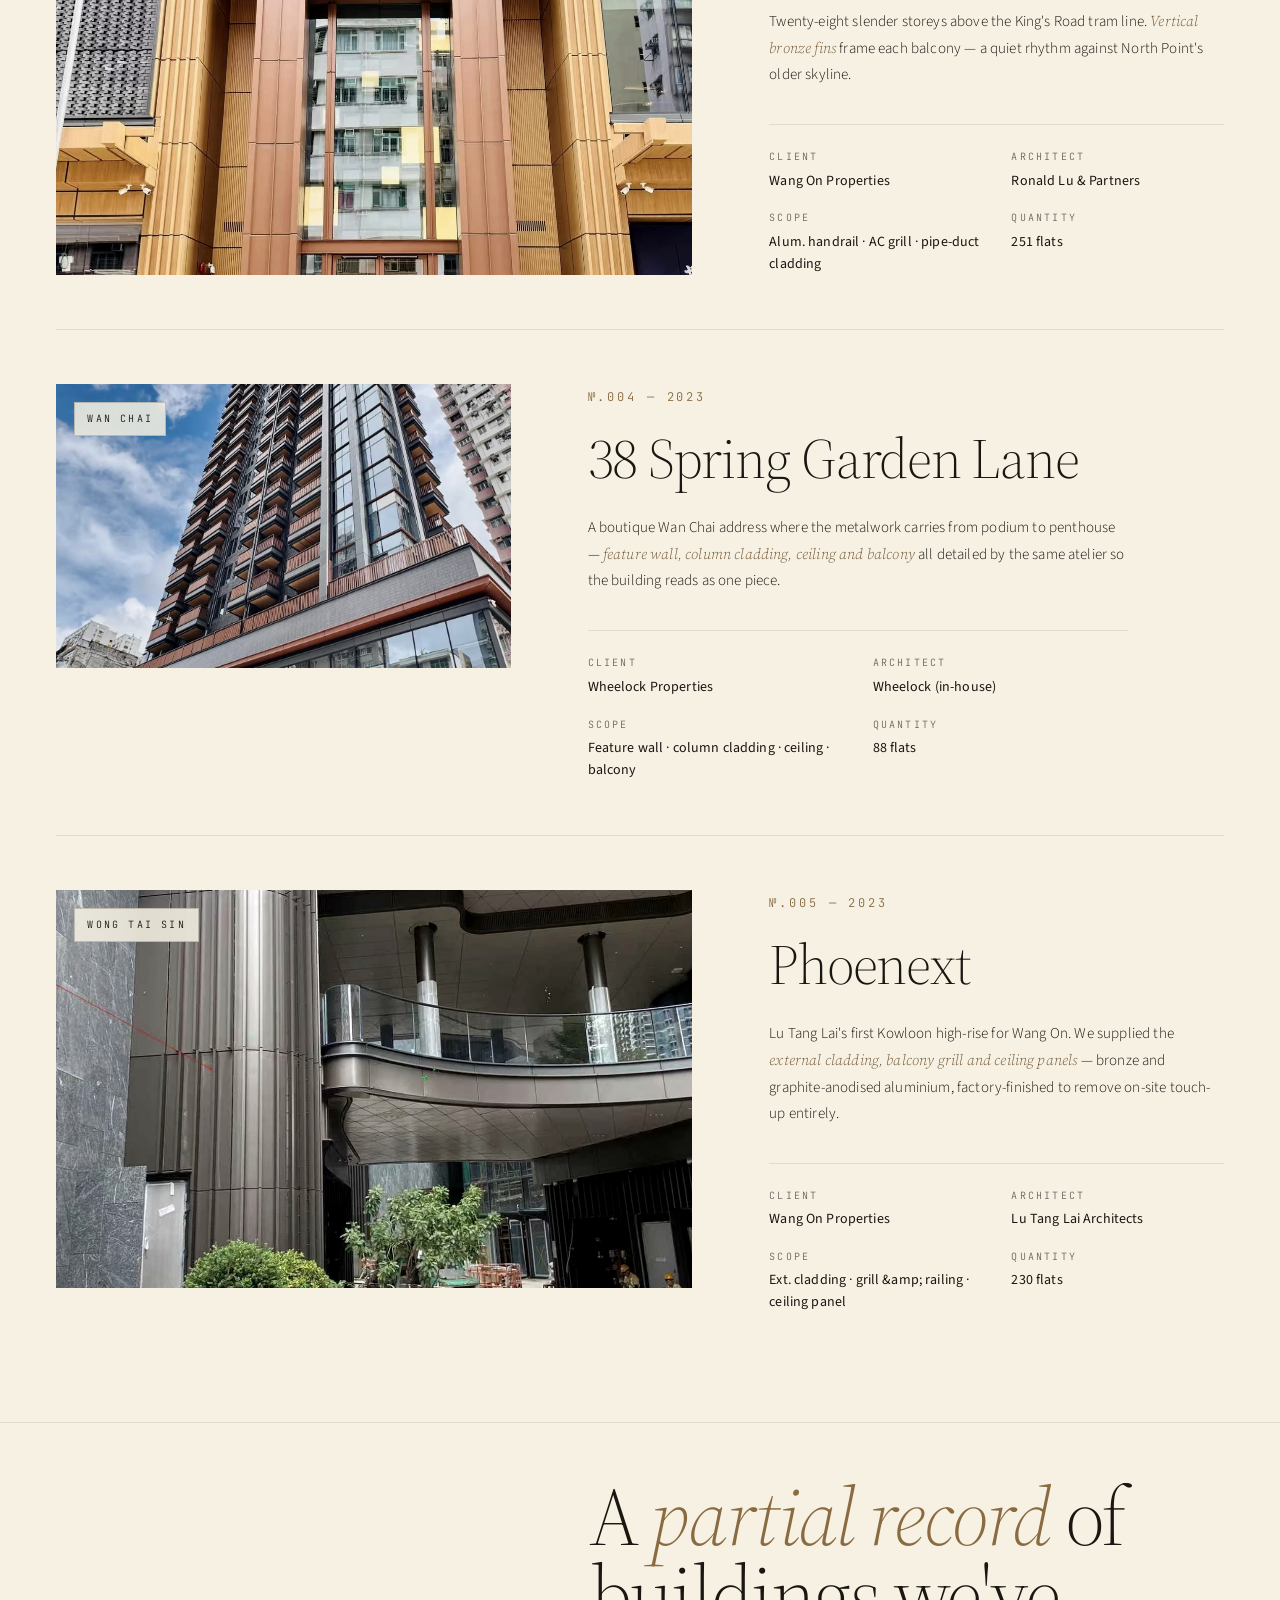
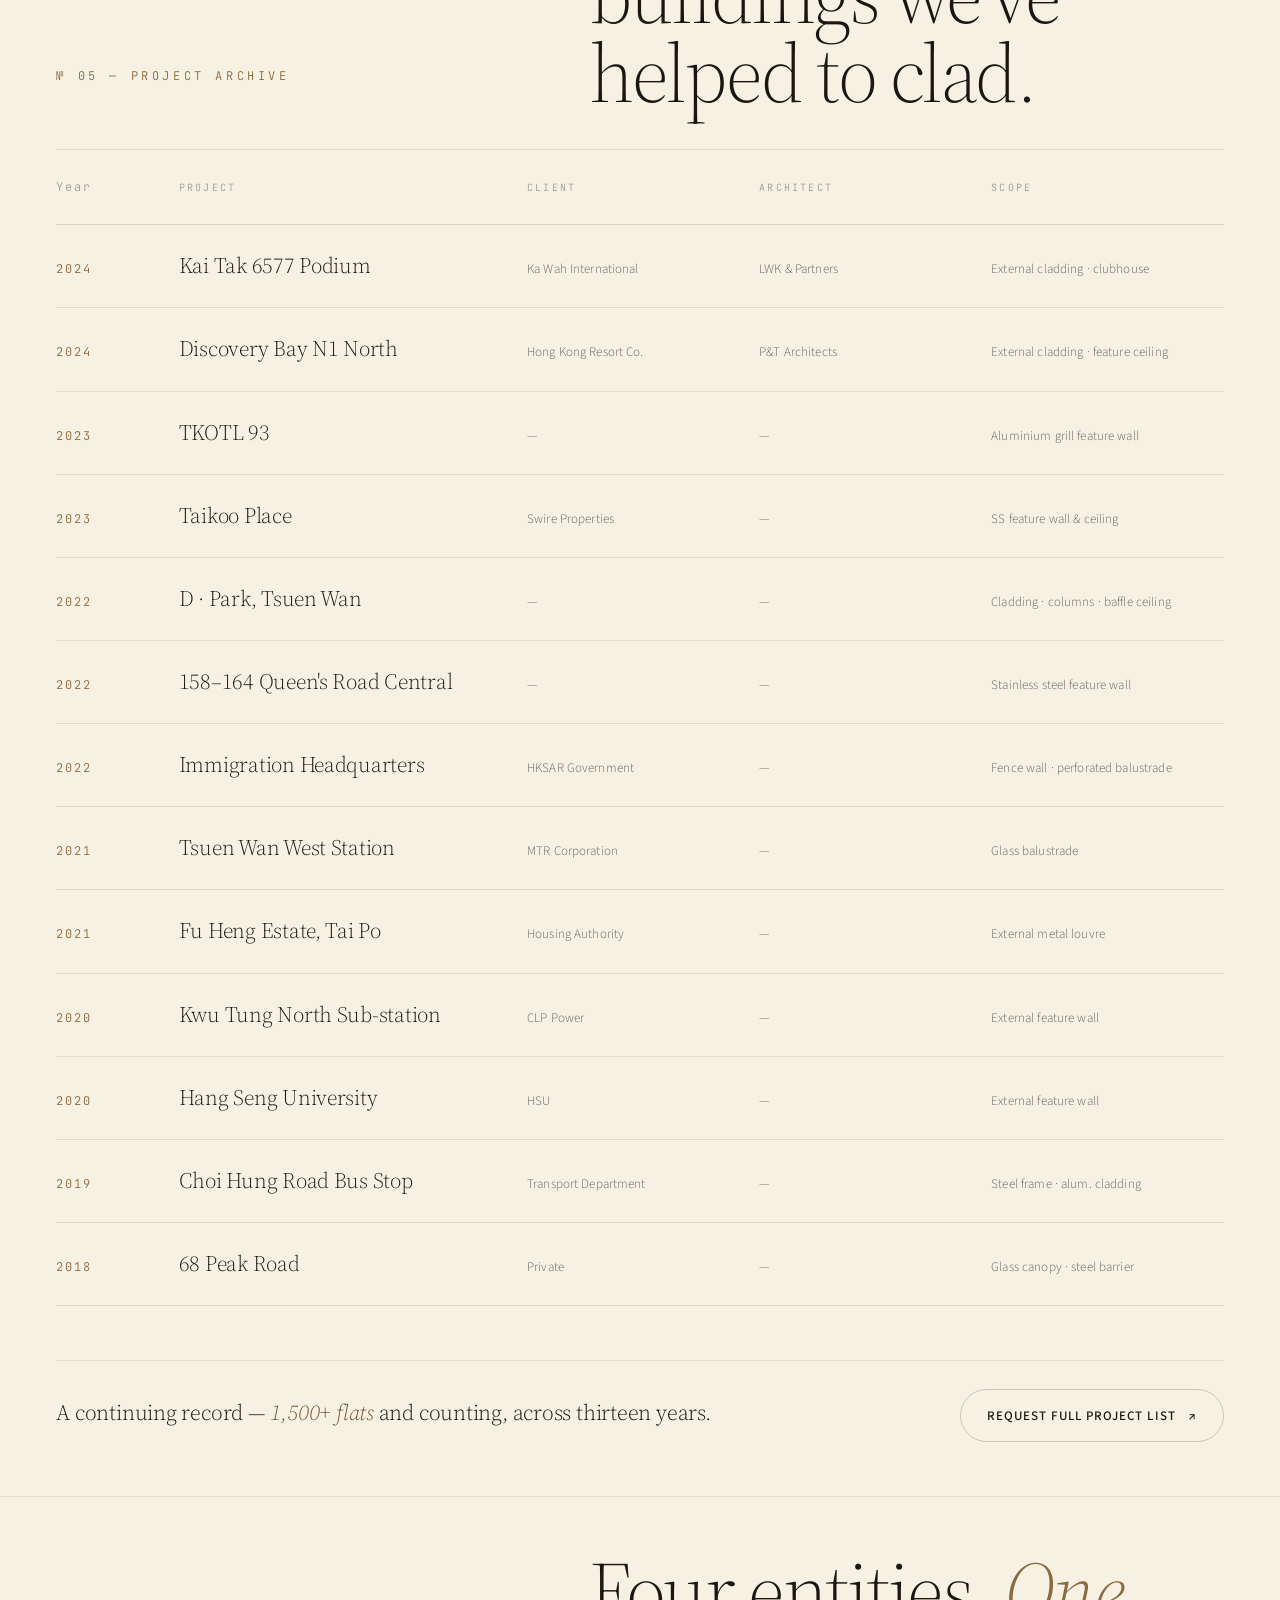
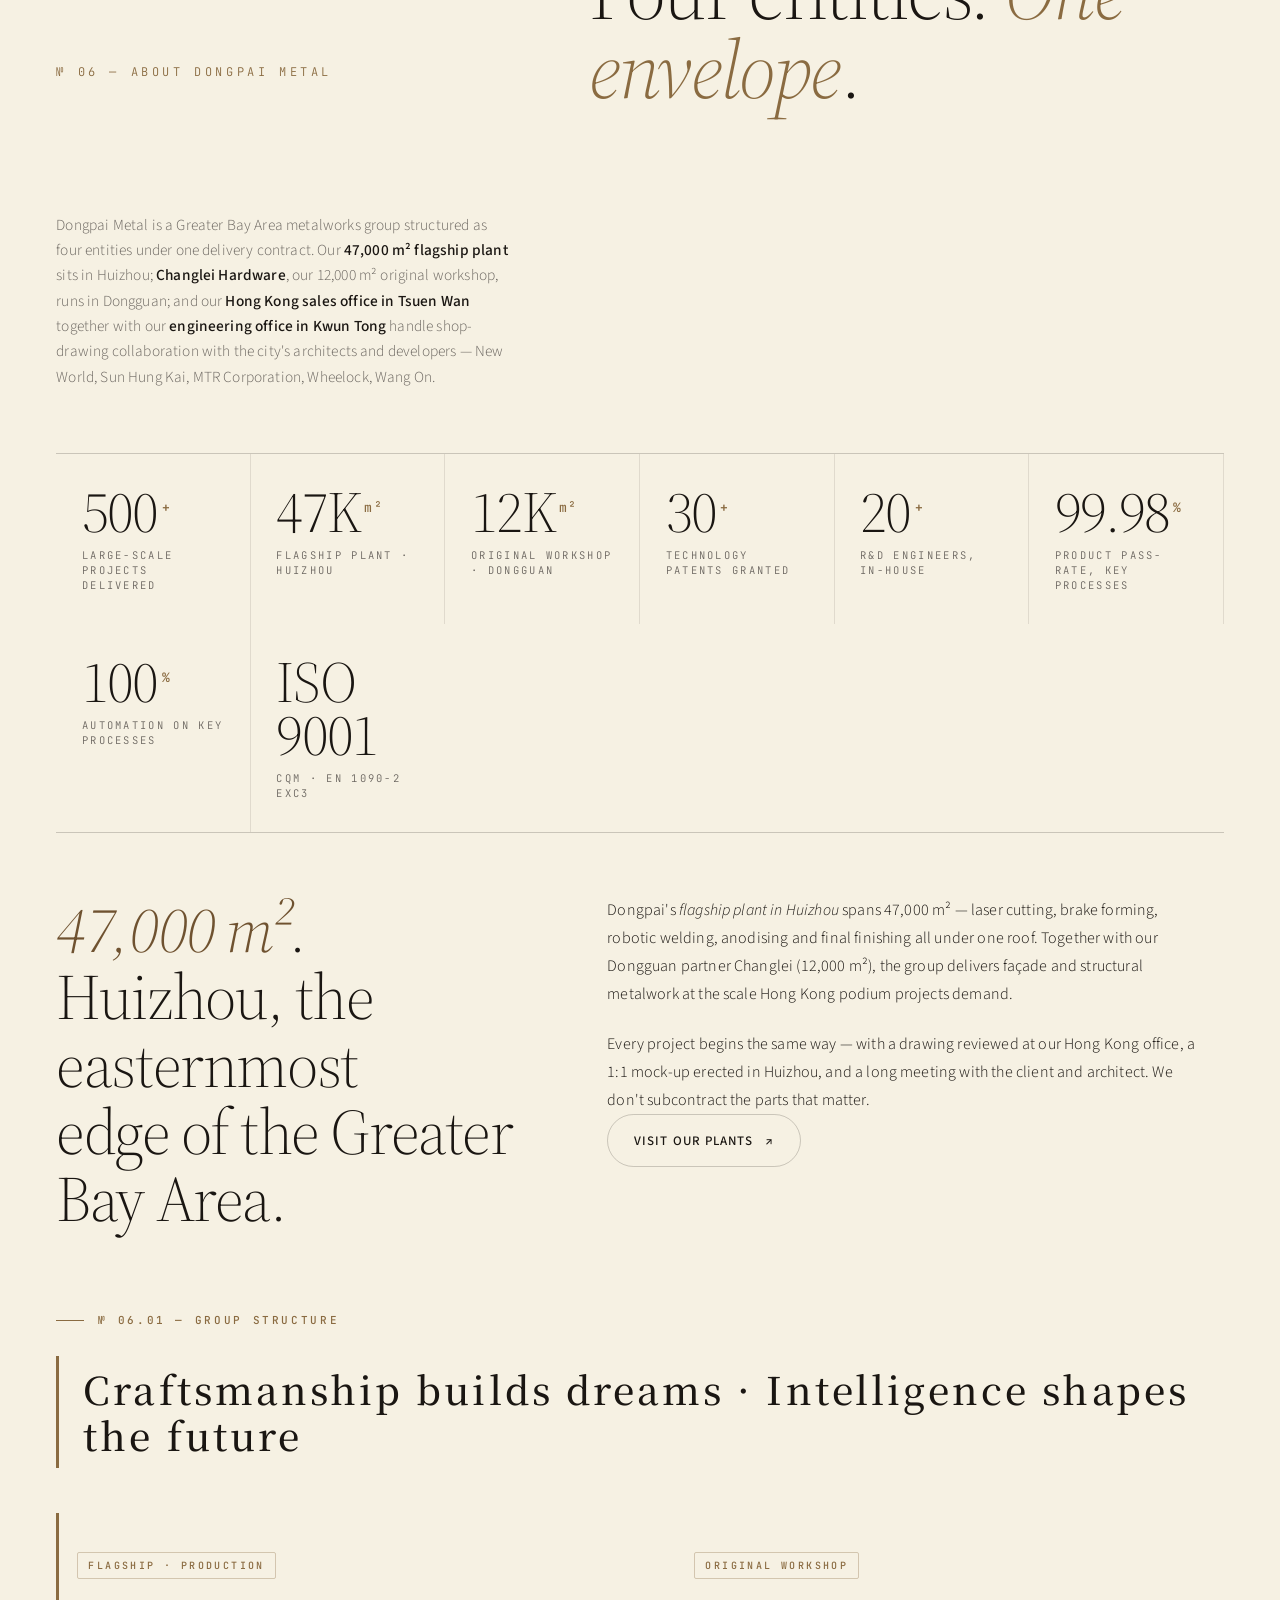
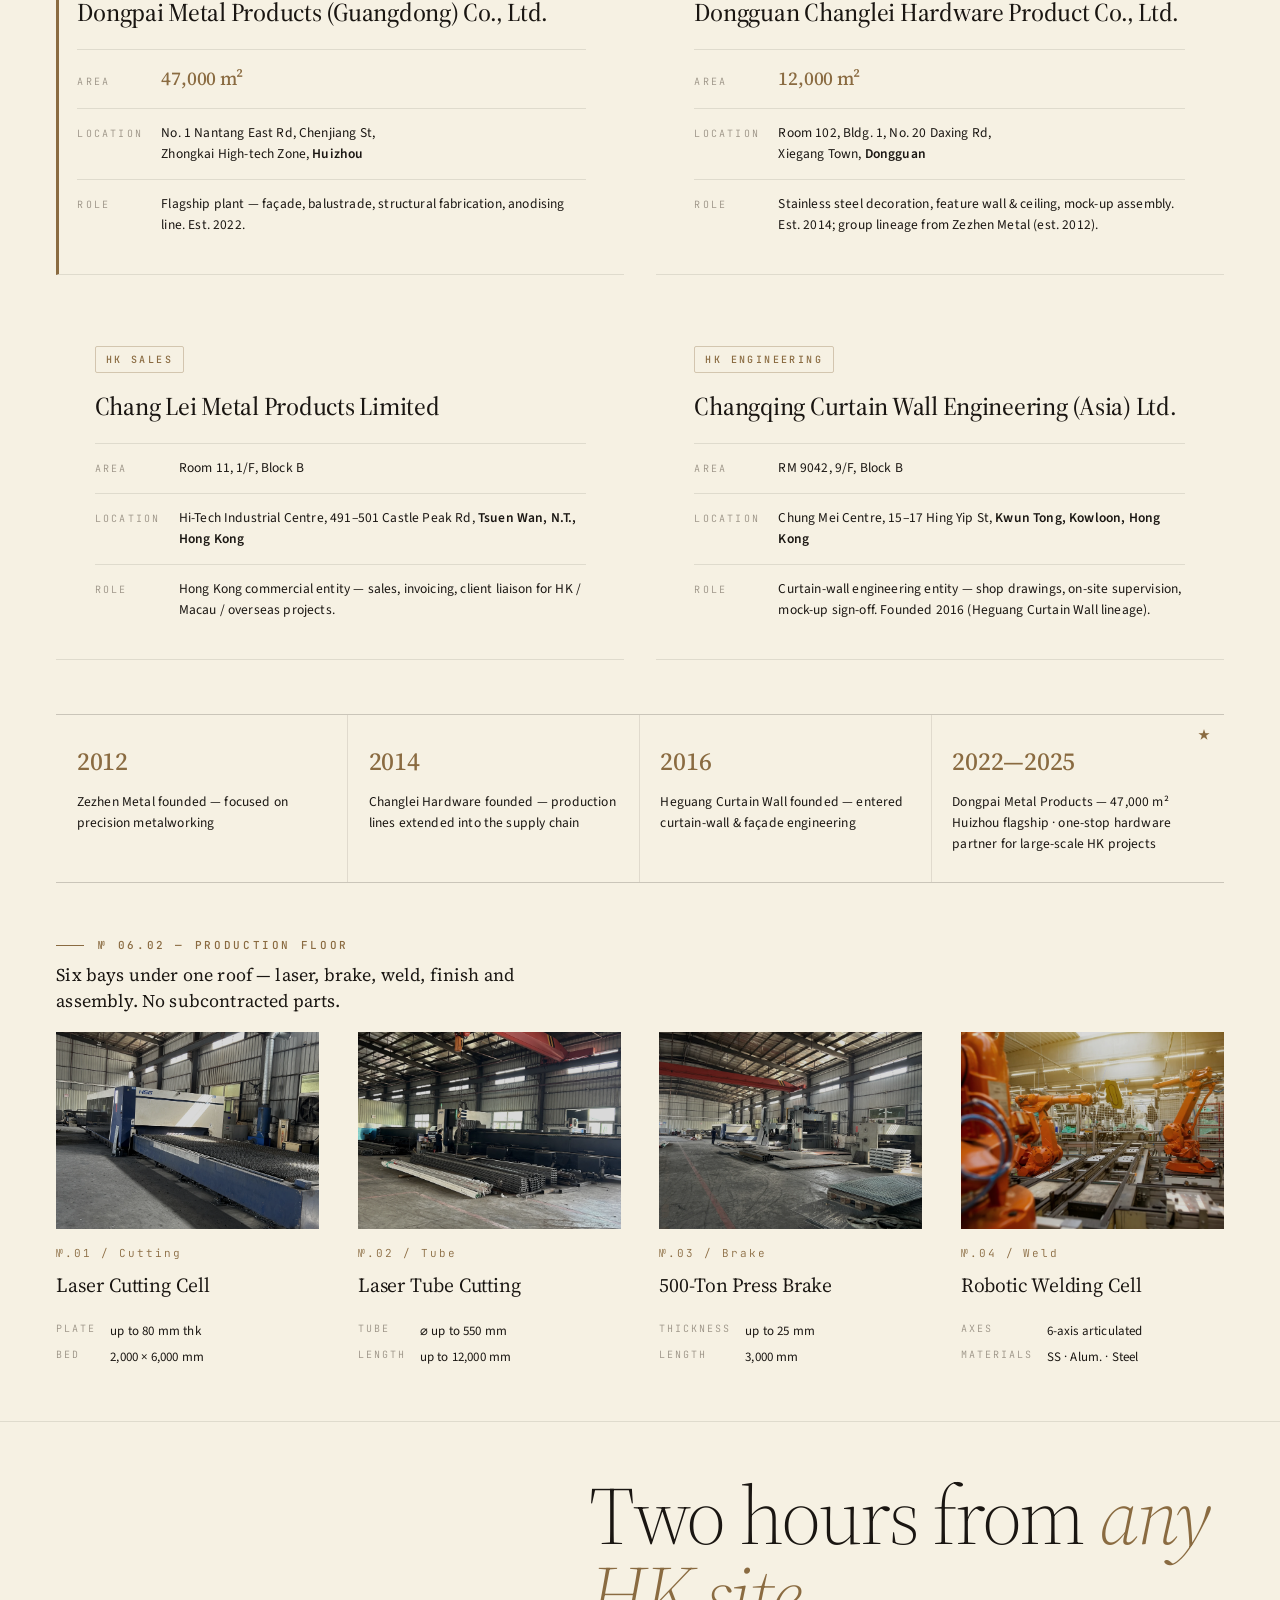
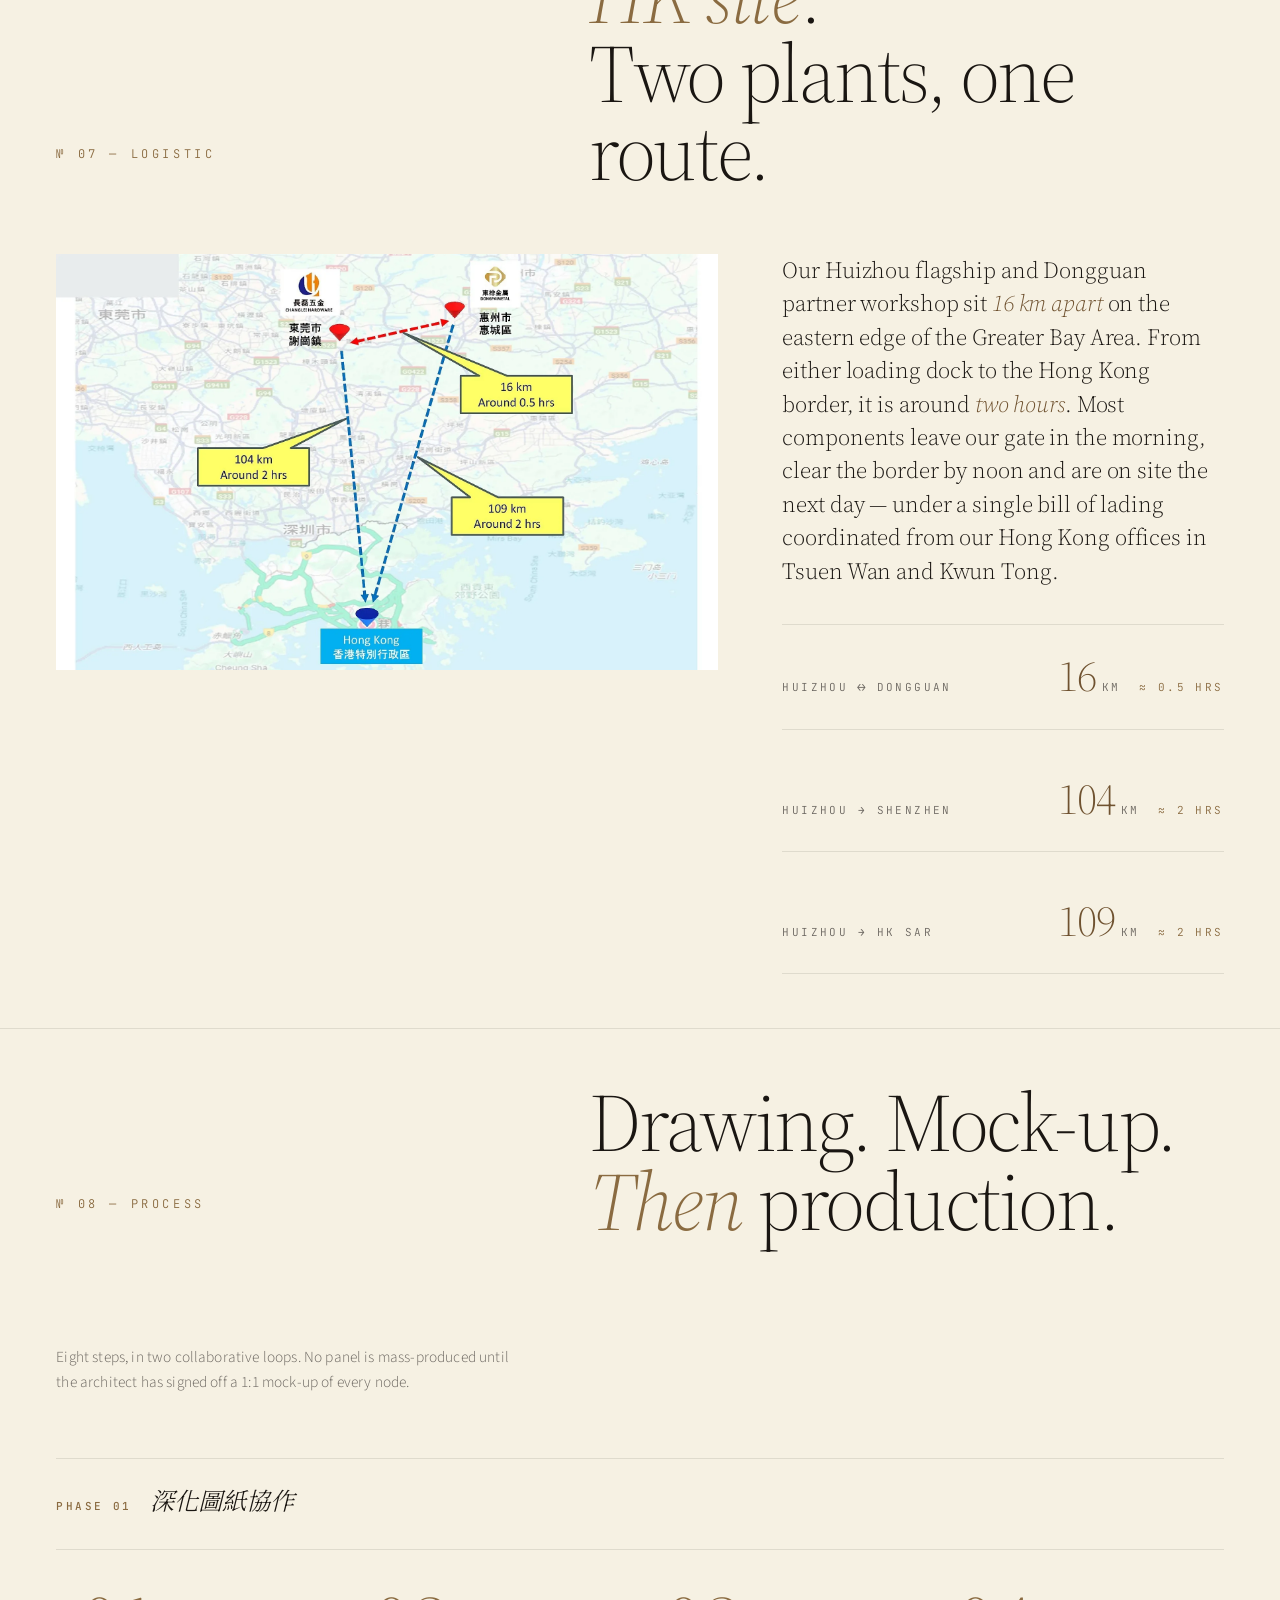
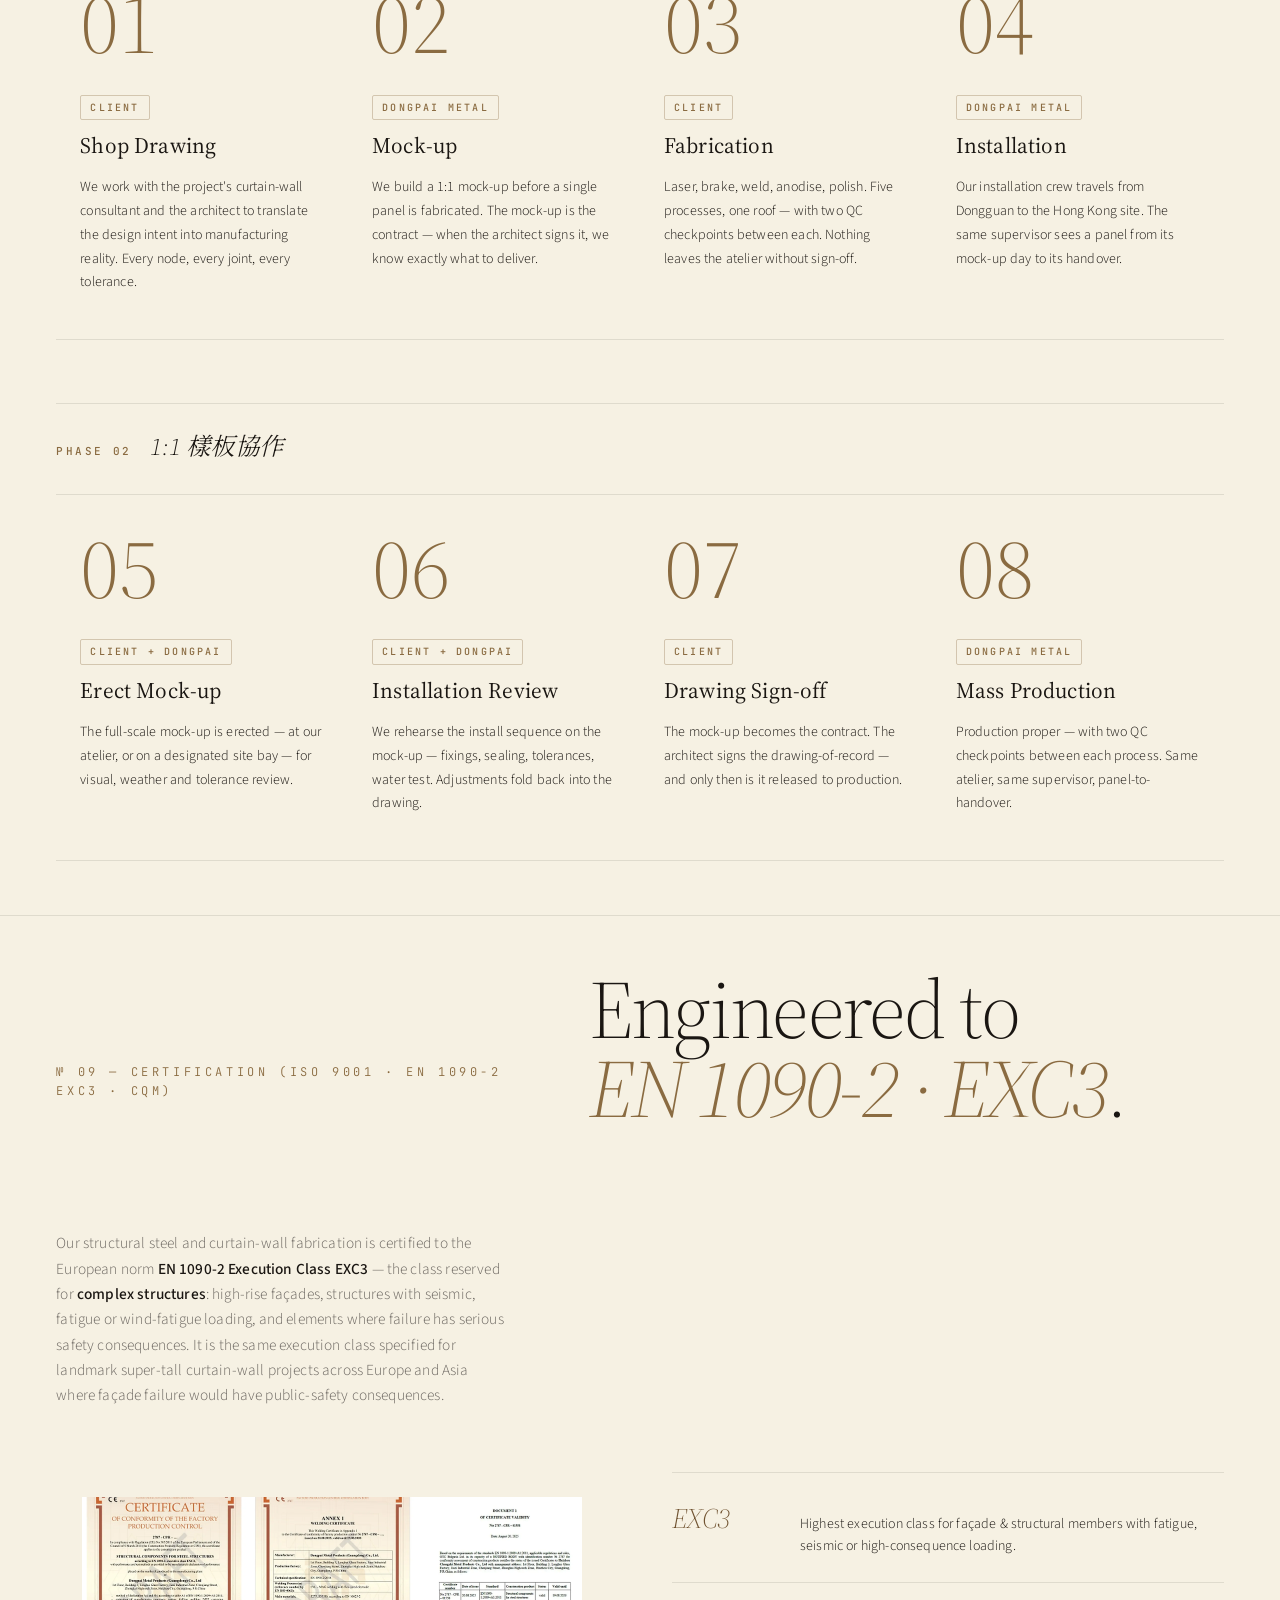
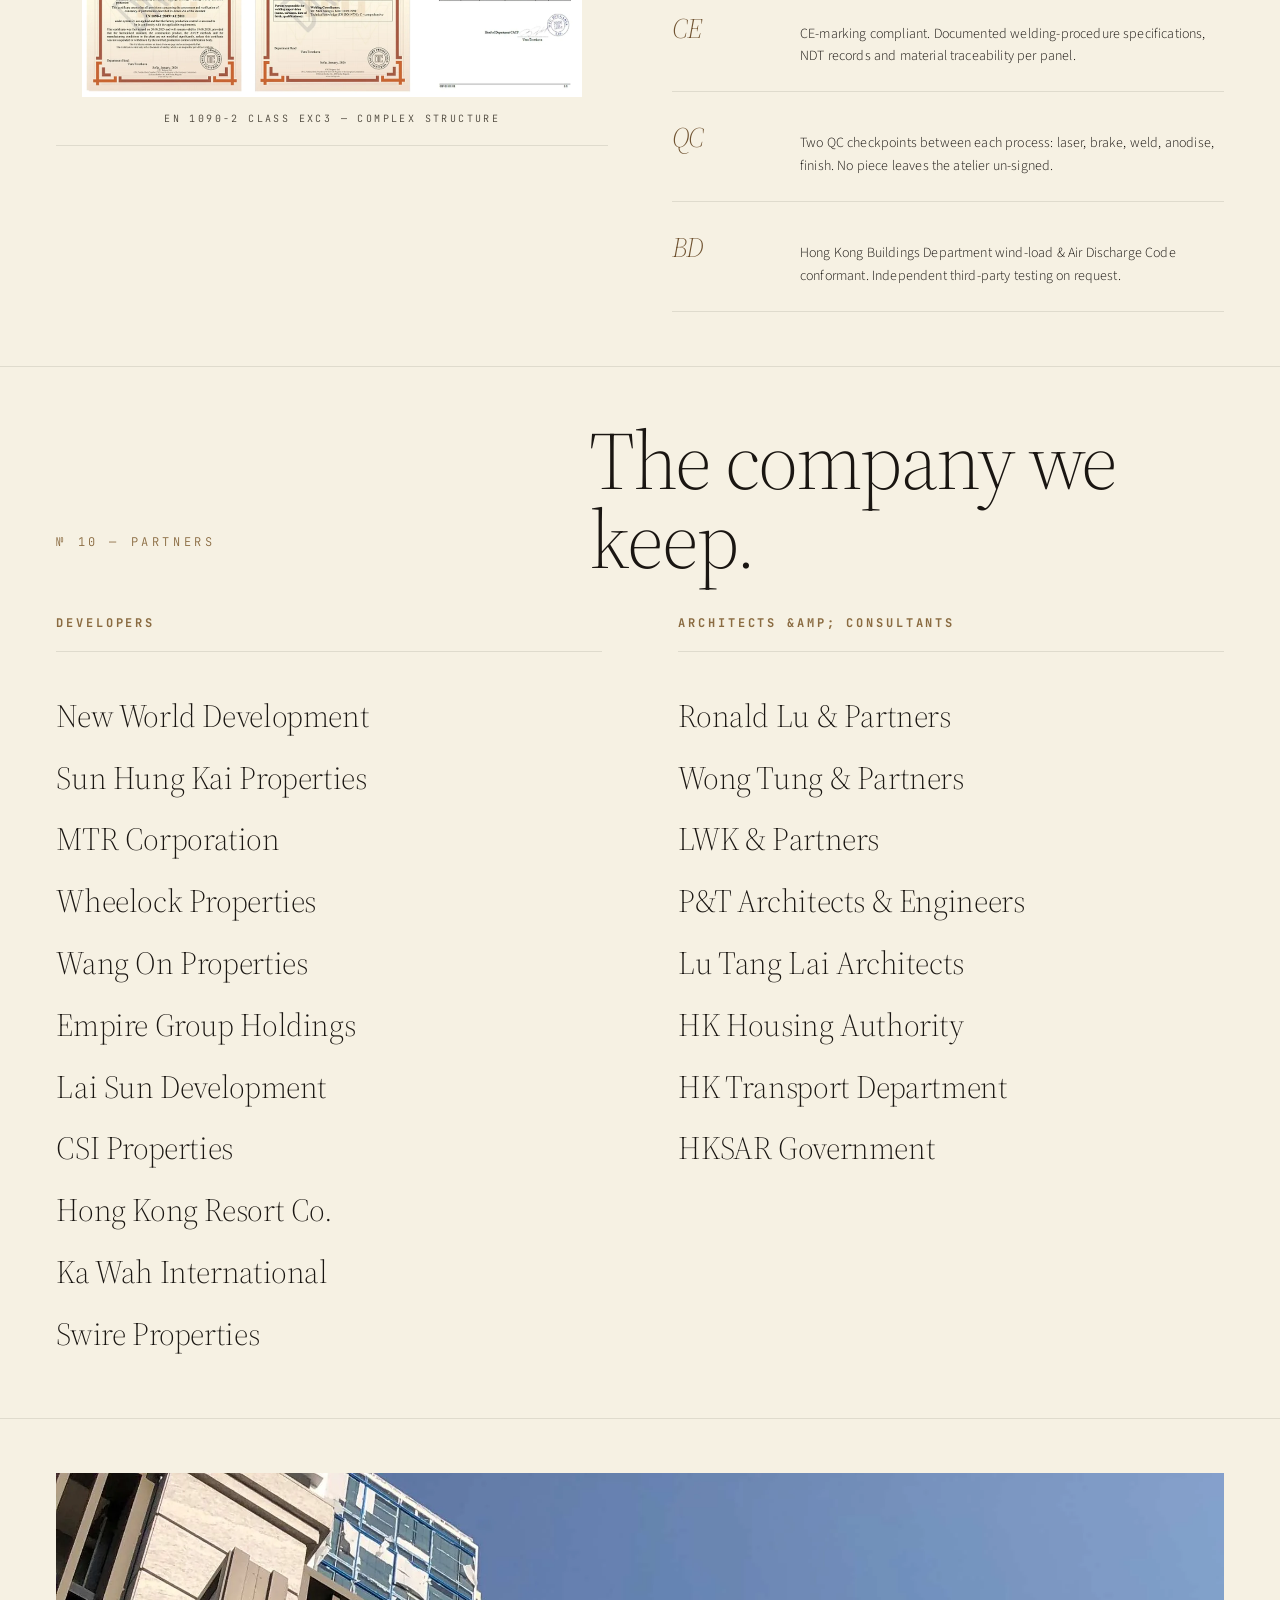
==== commit e7ee8024: "cookie banner: 改单语言 JS 渲染, 不靠 CSS class 切换 (修 iPhone 双语并排显示) 之前 boss 用 iPhone Safari 看到 cookie banne" ====
--- a/index.html
+++ b/index.html
@@ -44,7 +44,7 @@
 
     <link rel="preconnect" href="https://fonts.googleapis.com" />
     <link rel="preconnect" href="https://fonts.gstatic.com" crossorigin />
-    <link rel="stylesheet" href="styles.css?v=58" />
+    <link rel="stylesheet" href="styles.css?v=59" />
 
     <!-- Schema.org BreadcrumbList for SEO -->
     <script type="application/ld+json">
@@ -1364,7 +1364,7 @@
       </div>
     </footer>
 
-    <script src="script.js?v=58"></script>
+    <script src="script.js?v=59"></script>
 
     <!-- Google Analytics 4 stub — replace G-WXQJCGZG3Q with the real measurement ID before un-commenting.
          Left disabled until a real GA4 property is provisioned so that no broken tag fires on production.
